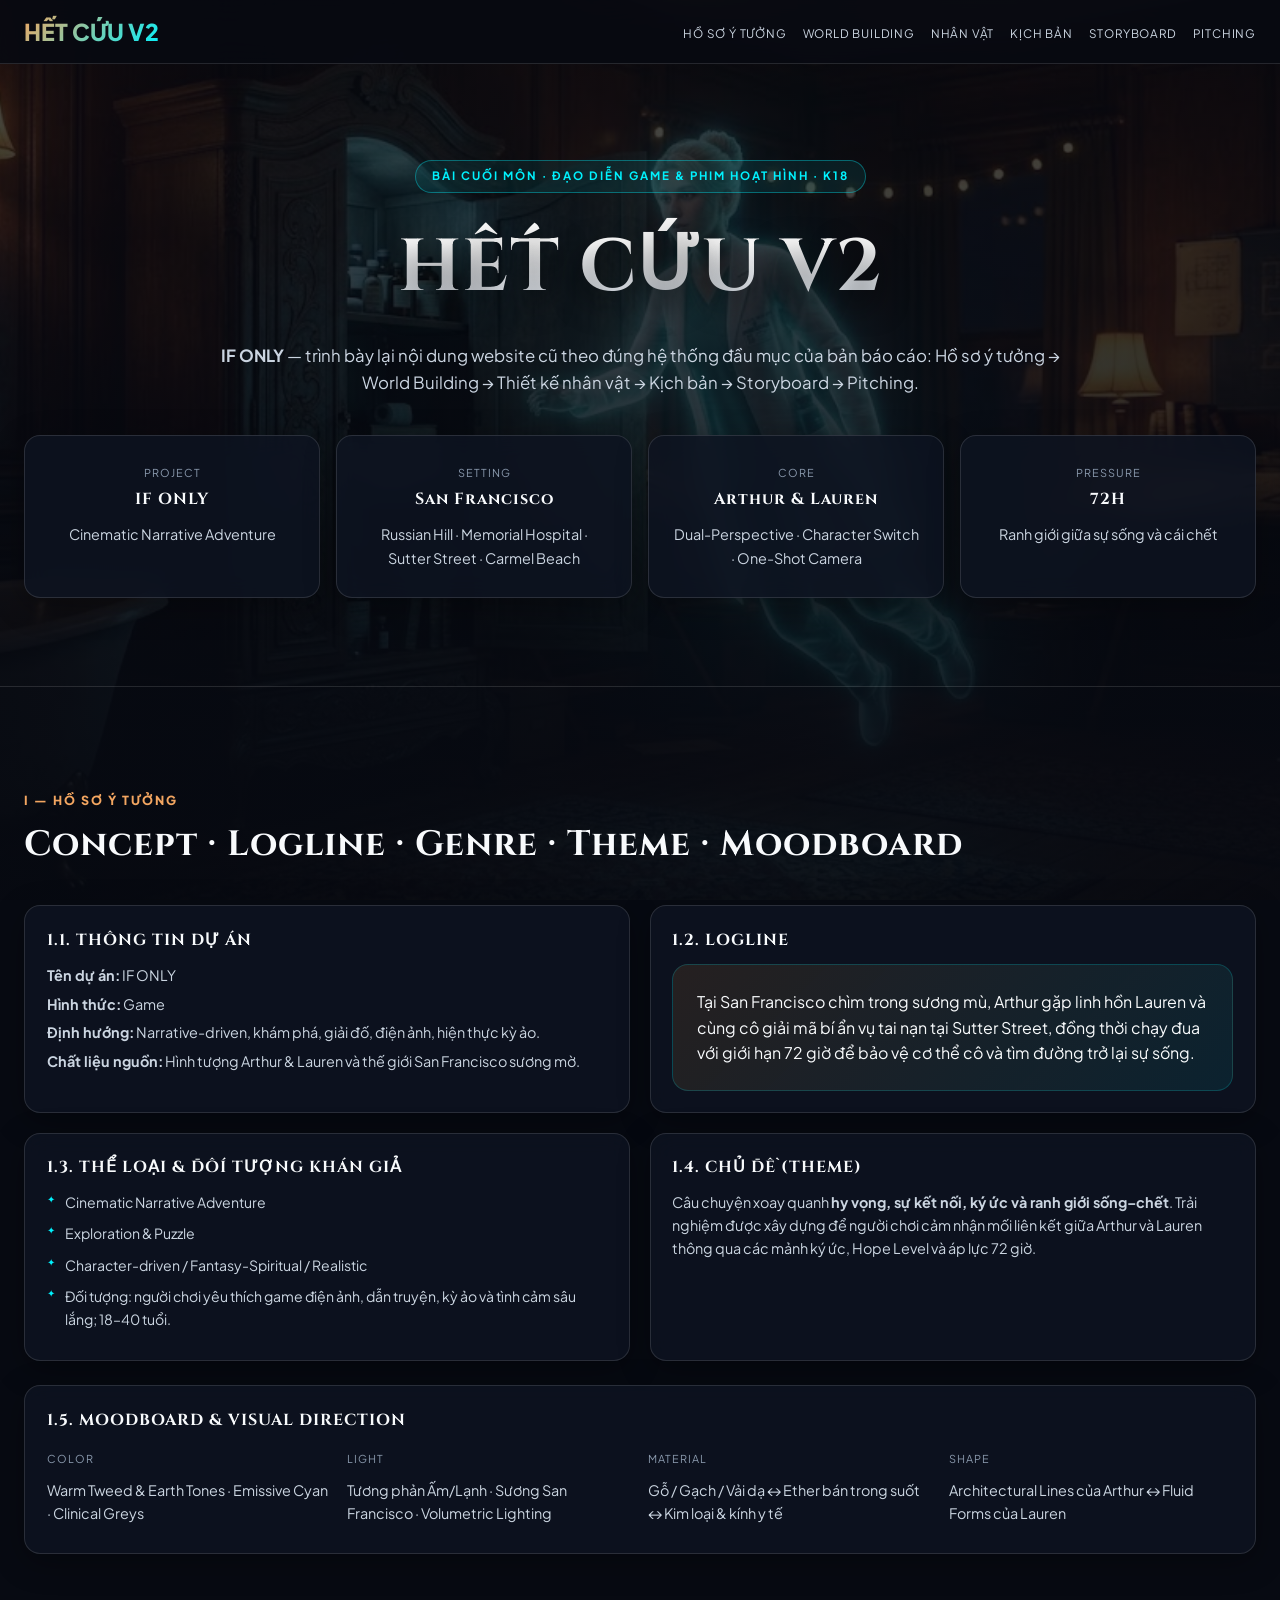
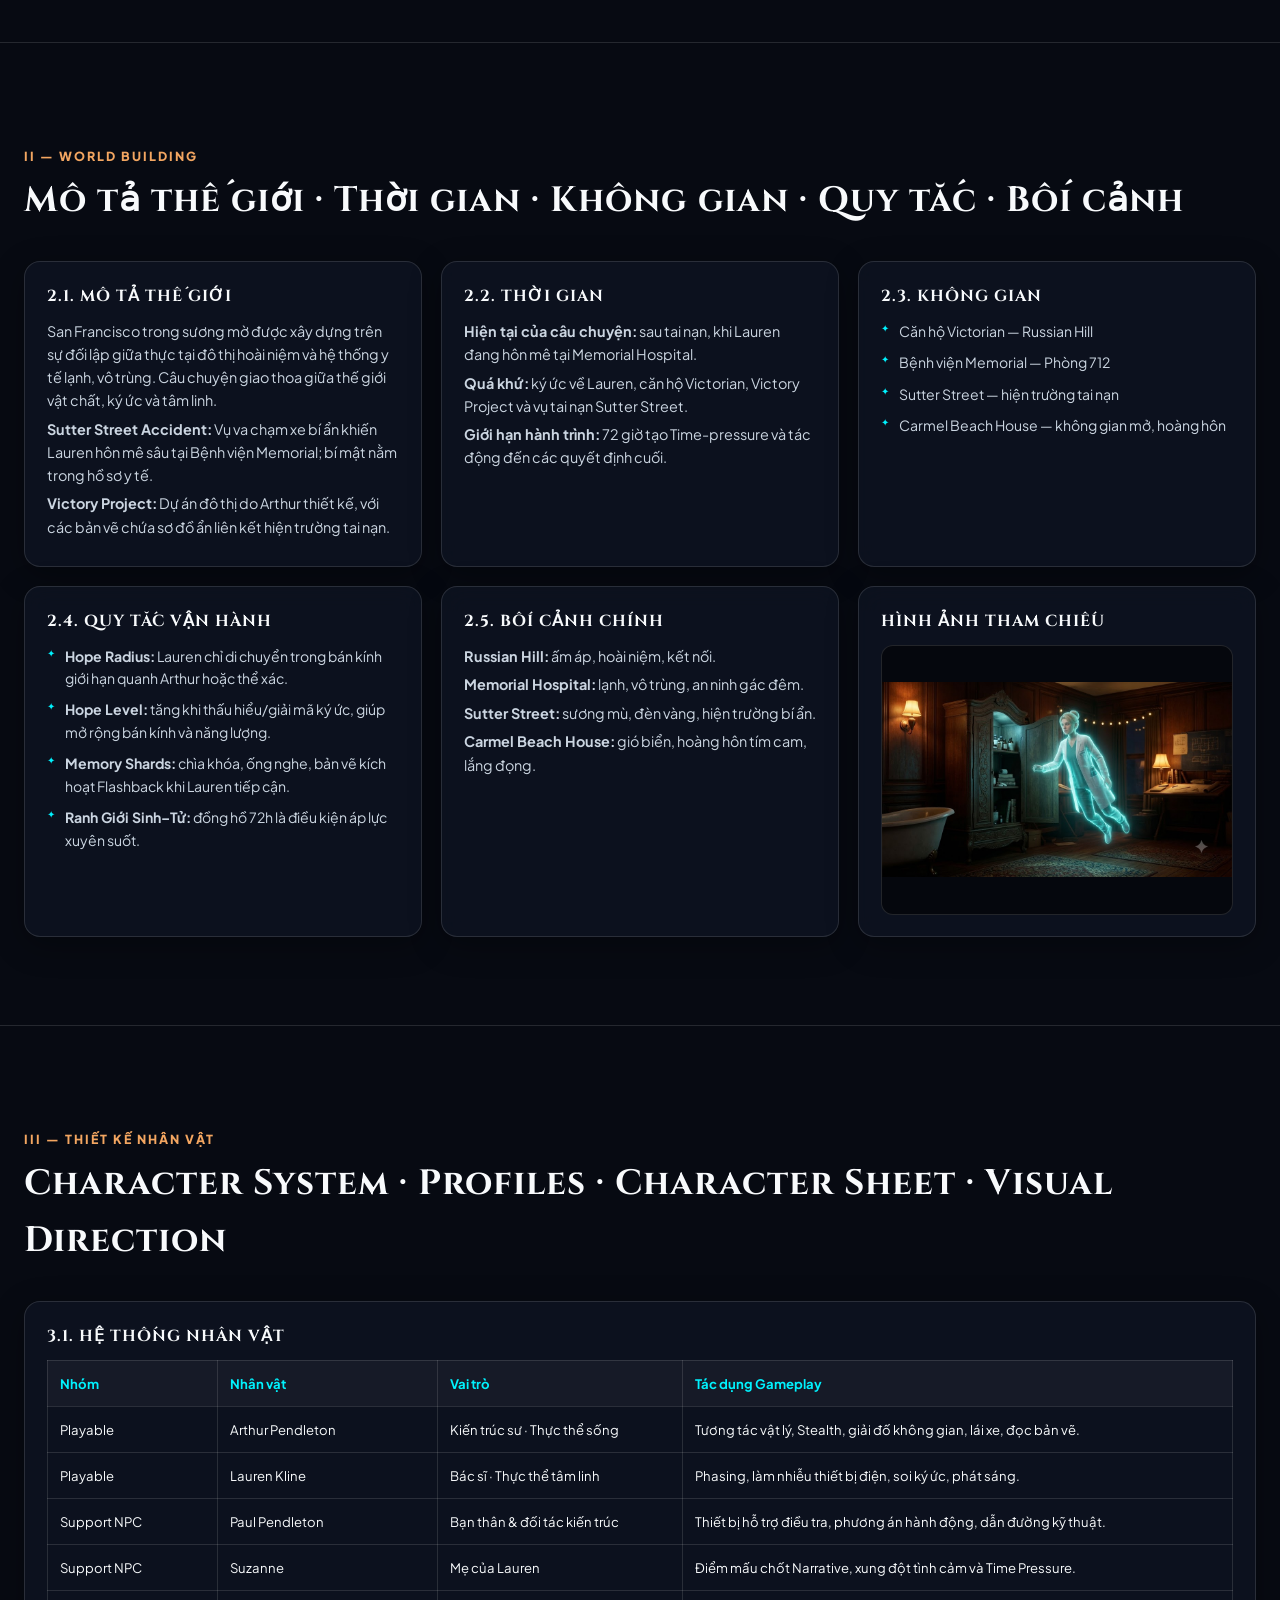
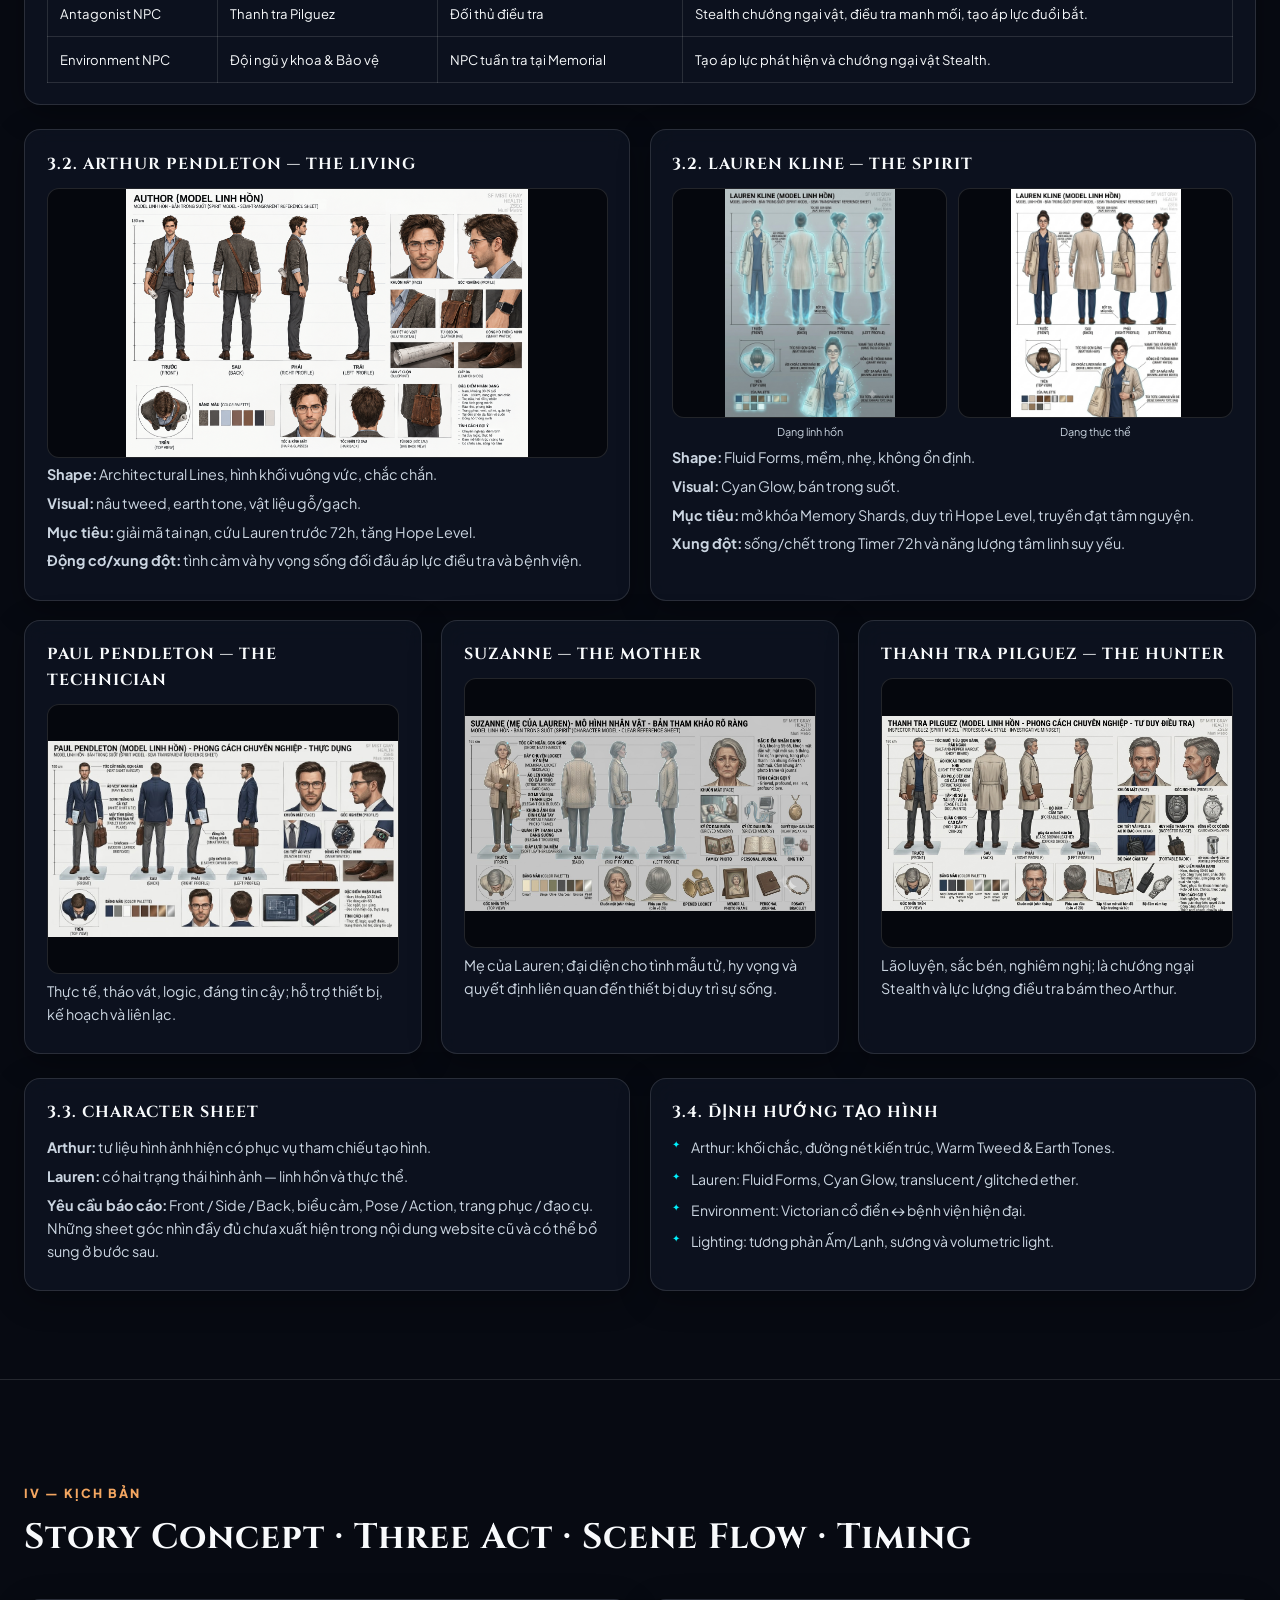
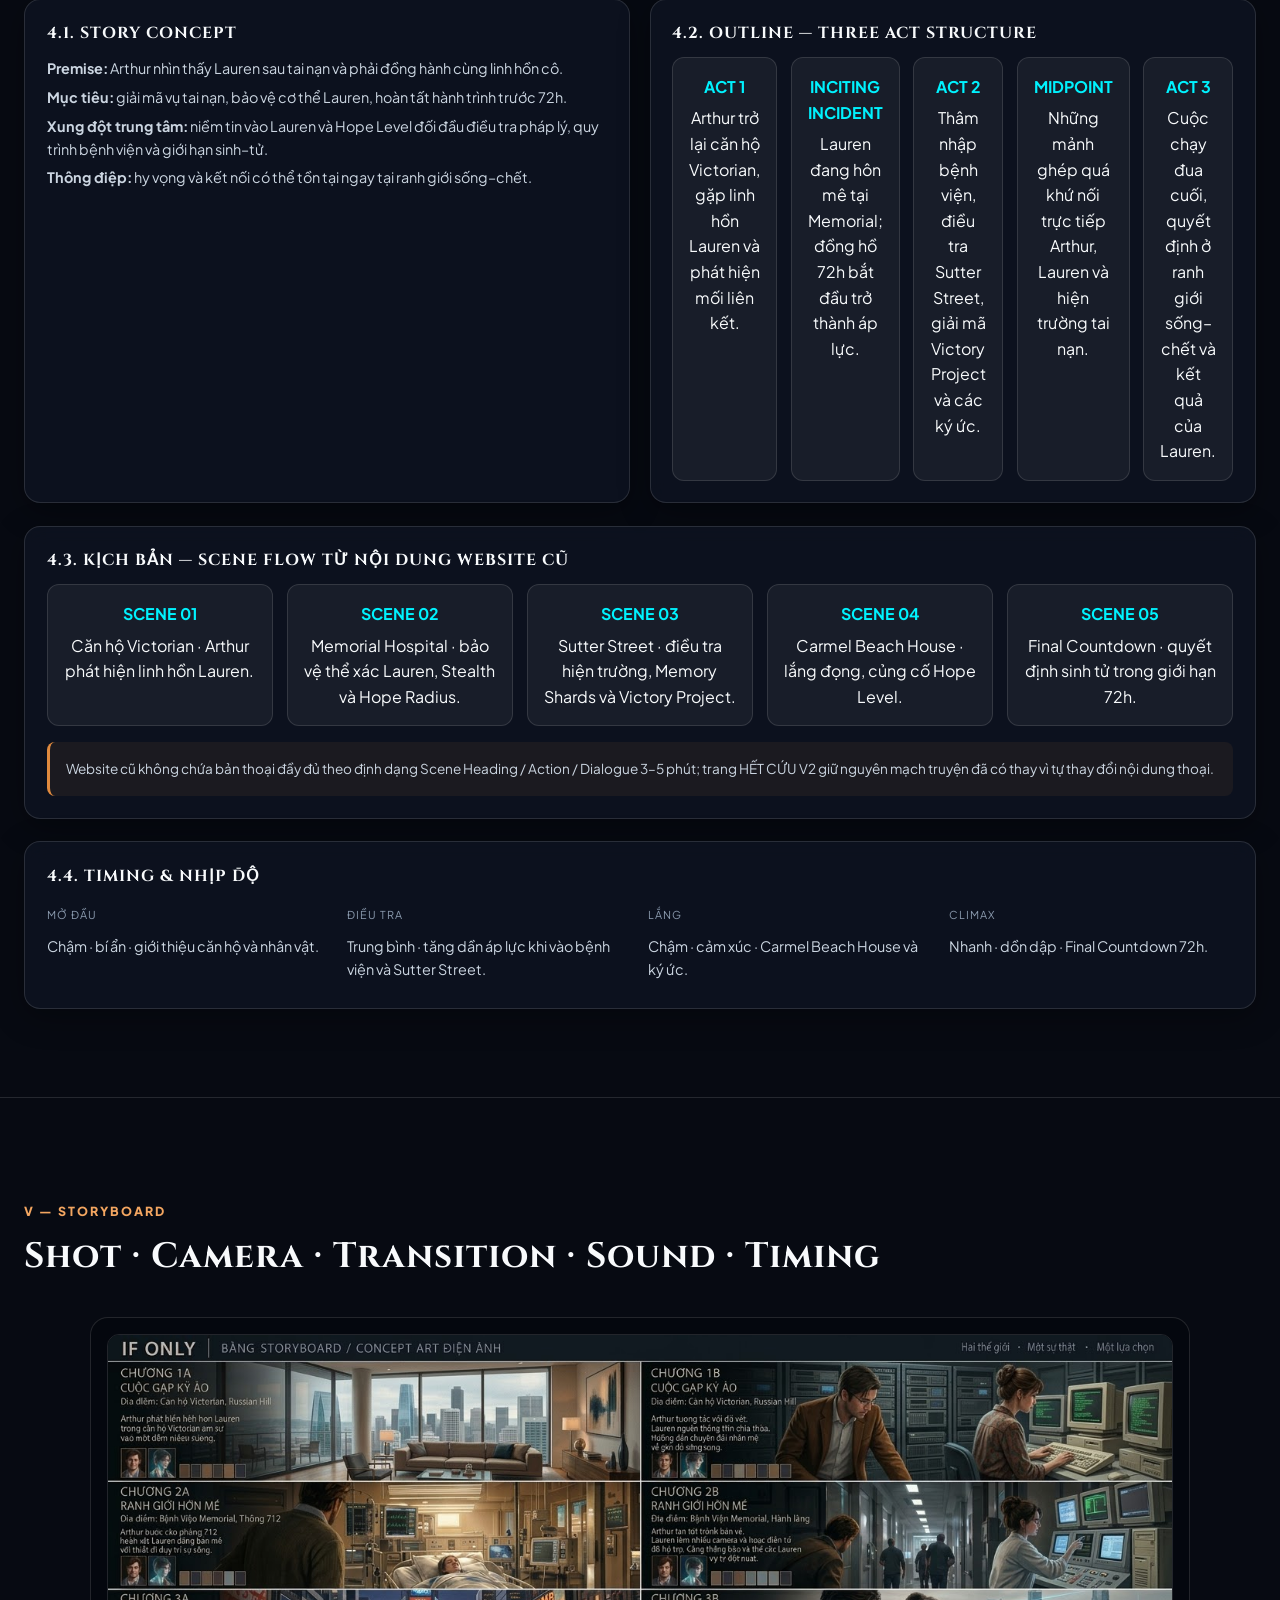
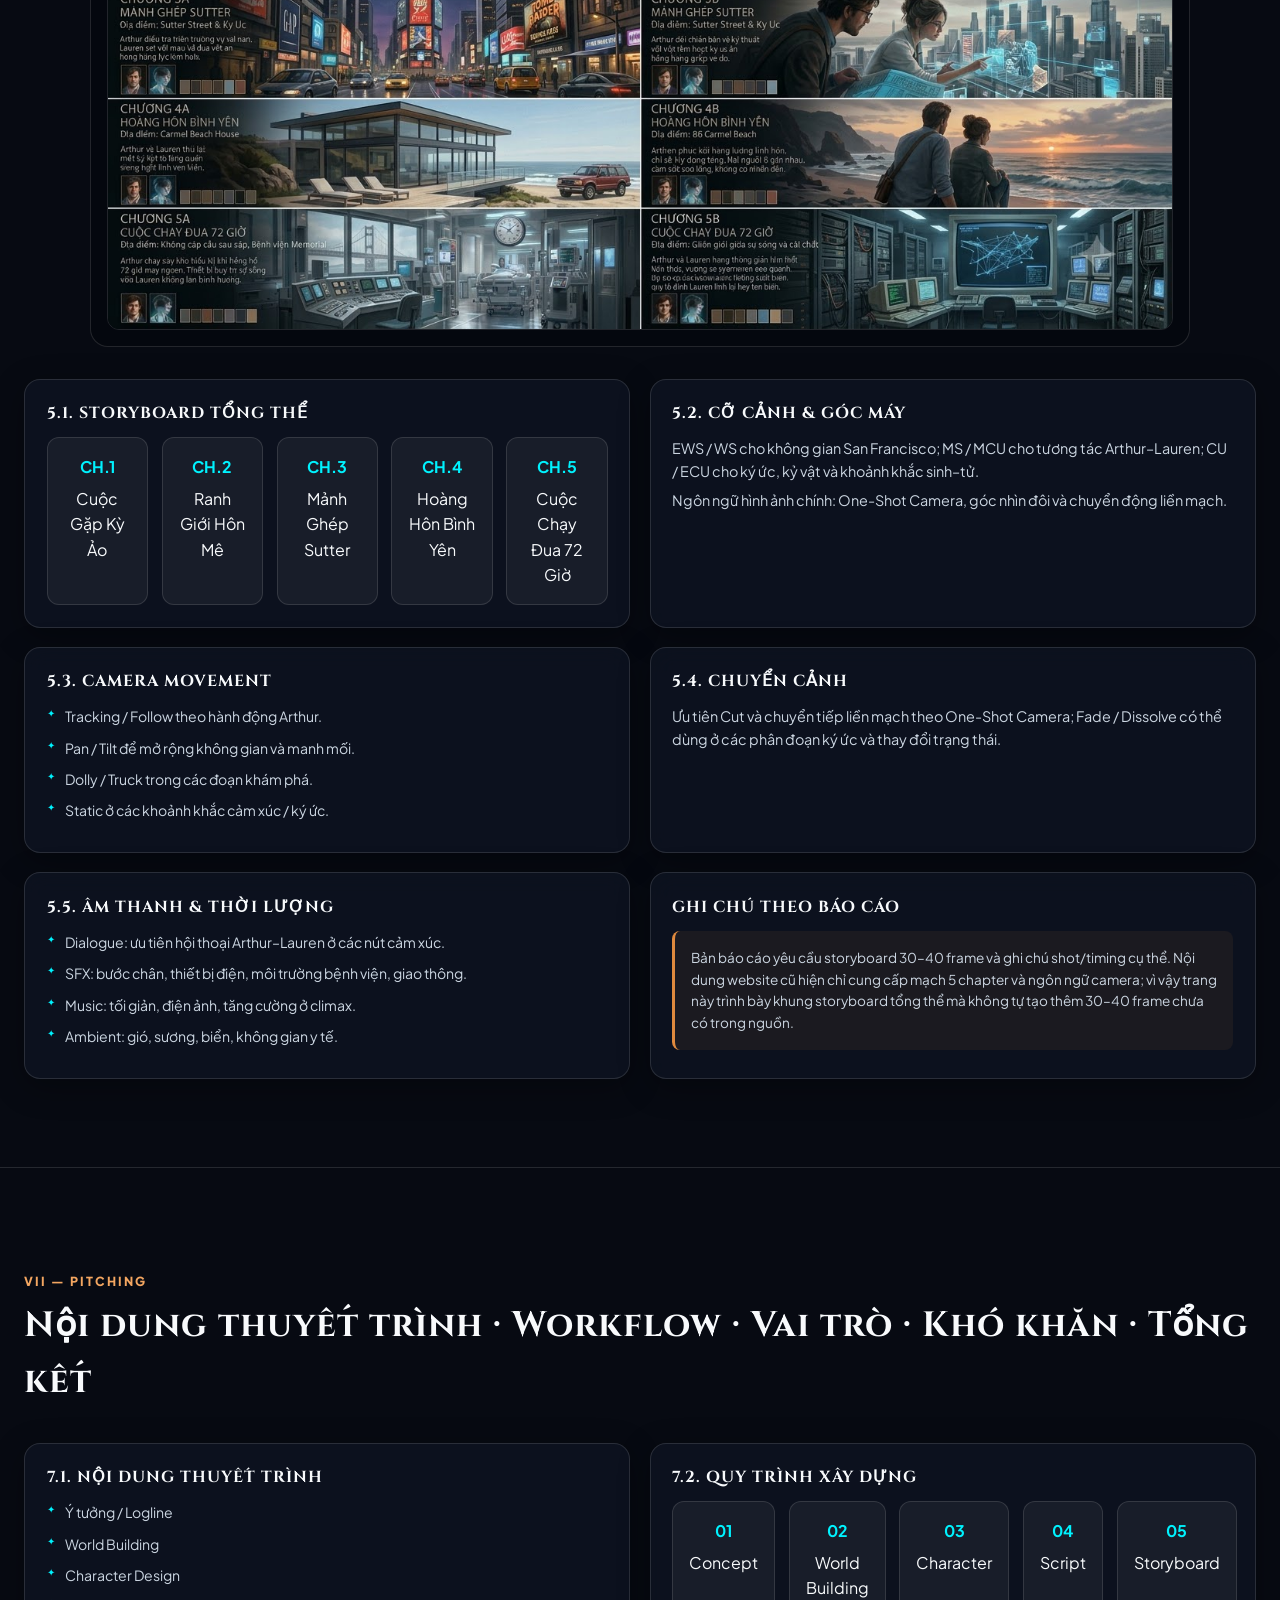
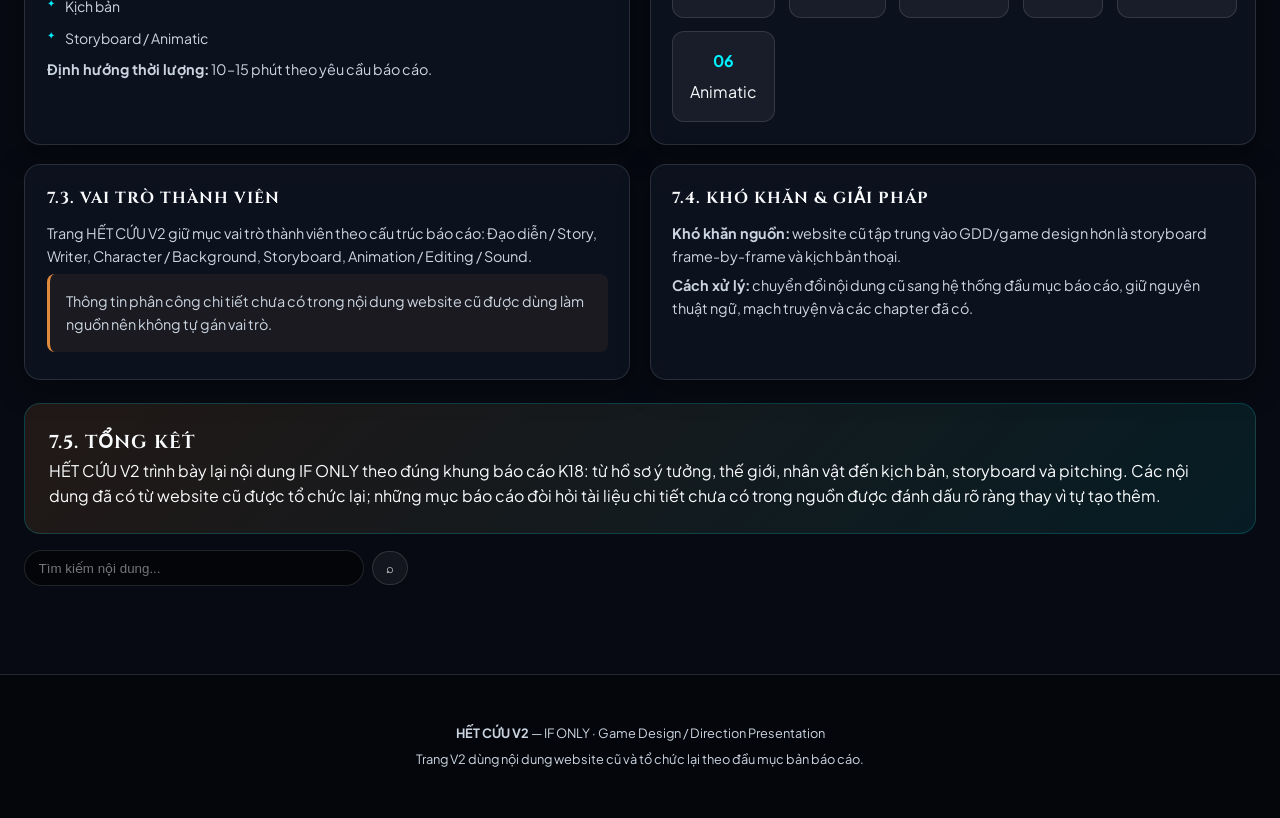
==== het-cuu-v2/index.html @ ee365090 "Rebuild HET CUU V2 around final report structure and legacy IF ONLY content" ====
<!DOCTYPE html>
<html lang="vi">
<head>
<meta charset="UTF-8">
<meta name="viewport" content="width=device-width, initial-scale=1.0">
<title>HẾT CỨU V2 — IF ONLY</title>
<link href="https://fonts.googleapis.com/css2?family=Plus+Jakarta+Sans:wght@300;400;600;700;800&family=Cinzel:wght@600;800&display=swap" rel="stylesheet">
<style>
:root{--bg:#070a12;--card:rgba(14,20,33,.82);--card2:rgba(22,30,47,.92);--line:rgba(255,255,255,.12);--warm:#e08a3e;--warm2:#f3a661;--cyan:#00f2fe;--cyan2:#4facfe;--text:#f8fafc;--muted:#cbd5e1;--grey:#8a99ad}
*{box-sizing:border-box;margin:0;padding:0}
html{scroll-behavior:smooth}
body{font-family:'Plus Jakarta Sans',sans-serif;background:var(--bg);color:var(--text);line-height:1.6;overflow-x:hidden}
h1,h2,h3{font-family:'Cinzel',serif;letter-spacing:1px}
a{color:inherit}
nav{position:fixed;top:0;left:0;right:0;z-index:1000;background:rgba(7,10,18,.88);backdrop-filter:blur(16px);border-bottom:1px solid var(--line);padding:.8rem 1.5rem;display:flex;align-items:center;justify-content:space-between;gap:1rem}
.nav-brand{font-size:1.45rem;font-weight:800;background:linear-gradient(135deg,var(--warm2),var(--cyan));-webkit-background-clip:text;-webkit-text-fill-color:transparent;white-space:nowrap}
.nav-links{display:flex;gap:1rem;list-style:none;overflow:auto}
.nav-links a{text-decoration:none;color:var(--muted);font-size:.73rem;text-transform:uppercase;letter-spacing:.8px;white-space:nowrap}
.nav-links a:hover{color:var(--cyan)}
.container{max-width:1280px;margin:0 auto;padding:0 1.5rem}
section,header.hero{position:relative;padding:6.5rem 0 5.5rem;border-bottom:1px solid var(--line);background-size:cover;background-position:center;background-attachment:fixed}
header.hero{padding-top:10rem;text-align:center;background-image:linear-gradient(180deg,rgba(7,10,18,.72),rgba(7,10,18,.95)),url('../images/924acbcd-d333-4de1-b22e-fde067699191.jpg')}
#concept{background-image:linear-gradient(180deg,rgba(7,10,18,.94),rgba(7,10,18,.92)),url('../images/924acbcd-d333-4de1-b22e-fde067699191.jpg')}
#world{background-image:linear-gradient(180deg,rgba(7,10,18,.95),rgba(7,10,18,.95)),url('../images/Gemini_Generated_Image_aydfaiaydfaiaydf.png')}
#characters{background-image:linear-gradient(180deg,rgba(7,10,18,.95),rgba(7,10,18,.94)),url('../images/Gemini_Generated_Image_vzkognvzkognvzko.png')}
#script{background-image:linear-gradient(180deg,rgba(7,10,18,.95),rgba(7,10,18,.96)),url('../images/ChatGPT Image 22_30_20 26 thg 9, 2026 (2).png')}
#storyboard{background-image:linear-gradient(180deg,rgba(7,10,18,.96),rgba(7,10,18,.96)),url('../images/chapter.jpg')}
#pitching{background-image:linear-gradient(180deg,rgba(7,10,18,.96),rgba(7,10,18,.97)),url('../images/924acbcd-d333-4de1-b22e-fde067699191.jpg')}
.hero-tag{display:inline-block;padding:.4rem 1rem;border:1px solid rgba(0,242,254,.35);background:rgba(0,242,254,.08);border-radius:999px;color:var(--cyan);font-size:.72rem;font-weight:700;letter-spacing:2px;text-transform:uppercase}
.hero h1{font-size:4.6rem;margin:1rem 0;background:linear-gradient(180deg,#fff 30%,var(--muted));-webkit-background-clip:text;-webkit-text-fill-color:transparent;text-shadow:0 12px 30px rgba(0,0,0,.7)}
.hero-sub{max-width:850px;margin:0 auto 2.4rem;color:var(--muted);font-size:1.05rem}
.hero-grid{display:grid;grid-template-columns:repeat(4,1fr);gap:1rem}
.card{background:var(--card);border:1px solid var(--line);border-radius:16px;padding:1.35rem;backdrop-filter:blur(12px);box-shadow:0 8px 32px rgba(0,0,0,.32);transition:.25s}
.card:hover{background:var(--card2);border-color:rgba(255,255,255,.22);transform:translateY(-3px)}
.card h3{font-size:1rem;margin-bottom:.65rem}
.card p{font-size:.9rem;color:var(--muted);margin:.35rem 0}
.section-kicker{font-size:.78rem;color:var(--warm2);letter-spacing:2px;text-transform:uppercase;margin-bottom:.4rem;font-weight:800}
.section-title{font-size:2.2rem;margin-bottom:2rem}
.grid-2{display:grid;grid-template-columns:repeat(2,minmax(0,1fr));gap:1.2rem}
.grid-3{display:grid;grid-template-columns:repeat(3,minmax(0,1fr));gap:1.2rem}
.grid-4{display:grid;grid-template-columns:repeat(4,minmax(0,1fr));gap:1rem}
.list{list-style:none}
.list li{position:relative;padding-left:1.15rem;color:var(--muted);font-size:.88rem;margin:.55rem 0}
.list li:before{content:'✦';position:absolute;left:0;color:var(--cyan);font-size:.65rem}
.meta{display:inline-block;color:var(--grey);font-size:.68rem;text-transform:uppercase;letter-spacing:1px;margin-bottom:.4rem}
.highlight{background:linear-gradient(135deg,rgba(224,138,62,.12),rgba(0,242,254,.08));border:1px solid rgba(0,242,254,.18);border-radius:16px;padding:1.5rem}
.table-wrap{overflow:auto}
table{width:100%;min-width:960px;border-collapse:collapse}
th,td{border:1px solid var(--line);padding:.75rem;text-align:left;vertical-align:top;font-size:.82rem}
th{color:var(--cyan);background:rgba(255,255,255,.04)}
.img-card img{width:100%;height:270px;object-fit:contain;background:#05070d;border:1px solid var(--line);border-radius:12px;display:block}
.lauren-pair{display:grid;grid-template-columns:1fr 1fr;gap:.7rem}
.lauren-pair img{height:230px}
.caption{text-align:center;color:var(--muted);font-size:.68rem;margin-top:.35rem}
.chapter-main{max-width:1100px;margin:0 auto 2rem;padding:1rem;border-radius:18px;border:1px solid var(--line);background:rgba(5,7,13,.72);display:flex;justify-content:center}
.chapter-main img{width:100%;max-height:760px;object-fit:contain;border-radius:12px;border:1px solid var(--line)}
.timeline{display:grid;grid-template-columns:repeat(5,1fr);gap:.85rem}
.step{background:rgba(255,255,255,.05);border:1px solid var(--line);border-radius:12px;padding:1rem;text-align:center}
.step strong{display:block;color:var(--cyan);margin-bottom:.35rem}
.note{padding:1rem;border-left:3px solid var(--warm);background:rgba(224,138,62,.07);color:var(--muted);border-radius:8px;font-size:.85rem}
footer{padding:3rem 0;text-align:center;color:var(--muted);font-size:.8rem;background:#04060b}
.search{display:flex;gap:.5rem;align-items:center;margin-top:1rem}
.search input{width:100%;max-width:340px;background:rgba(0,0,0,.48);border:1px solid var(--line);border-radius:999px;padding:.6rem .85rem;color:#fff;outline:none}
.search button{border:1px solid var(--line);background:rgba(255,255,255,.05);color:#fff;border-radius:999px;padding:.55rem .8rem;cursor:pointer}
.search-status{font-size:.72rem;color:var(--cyan)}
@media(max-width:1100px){.hero-grid,.grid-4{grid-template-columns:repeat(2,1fr)}.timeline{grid-template-columns:repeat(2,1fr)}}
@media(max-width:800px){nav{align-items:flex-start;flex-direction:column}.nav-links{width:100%}.hero h1{font-size:3rem}.grid-2,.grid-3,.grid-4,.hero-grid,.timeline{grid-template-columns:1fr}section,header.hero{background-attachment:scroll}.container{padding:0 1rem}.lauren-pair{grid-template-columns:1fr}}
</style>
</head>
<body>

<nav>
  <div class="nav-brand">HẾT CỨU V2</div>
  <ul class="nav-links">
    <li><a href="#concept">Hồ sơ ý tưởng</a></li>
    <li><a href="#world">World Building</a></li>
    <li><a href="#characters">Nhân vật</a></li>
    <li><a href="#script">Kịch bản</a></li>
    <li><a href="#storyboard">Storyboard</a></li>
    <li><a href="#pitching">Pitching</a></li>
  </ul>
</nav>

<header class="hero">
  <div class="container">
    <span class="hero-tag">BÀI CUỐI MÔN · ĐẠO DIỄN GAME & PHIM HOẠT HÌNH · K18</span>
    <h1>HẾT CỨU V2</h1>
    <p class="hero-sub"><strong>IF ONLY</strong> — trình bày lại nội dung website cũ theo đúng hệ thống đầu mục của bản báo cáo: Hồ sơ ý tưởng → World Building → Thiết kế nhân vật → Kịch bản → Storyboard → Pitching.</p>
    <div class="hero-grid">
      <div class="card"><span class="meta">Project</span><h3>IF ONLY</h3><p>Cinematic Narrative Adventure</p></div>
      <div class="card"><span class="meta">Setting</span><h3>San Francisco</h3><p>Russian Hill · Memorial Hospital · Sutter Street · Carmel Beach</p></div>
      <div class="card"><span class="meta">Core</span><h3>Arthur & Lauren</h3><p>Dual-Perspective · Character Switch · One-Shot Camera</p></div>
      <div class="card"><span class="meta">Pressure</span><h3>72H</h3><p>Ranh giới giữa sự sống và cái chết</p></div>
    </div>
  </div>
</header>

<section id="concept">
<div class="container">
  <div class="section-kicker">I — HỒ SƠ Ý TƯỞNG</div>
  <h2 class="section-title">Concept · Logline · Genre · Theme · Moodboard</h2>

  <div class="grid-2">
    <div class="card">
      <h3>1.1. THÔNG TIN DỰ ÁN</h3>
      <p><strong>Tên dự án:</strong> IF ONLY</p>
      <p><strong>Hình thức:</strong> Game</p>
      <p><strong>Định hướng:</strong> Narrative-driven, khám phá, giải đố, điện ảnh, hiện thực kỳ ảo.</p>
      <p><strong>Chất liệu nguồn:</strong> Hình tượng Arthur & Lauren và thế giới San Francisco sương mờ.</p>
    </div>
    <div class="card">
      <h3>1.2. LOGLINE</h3>
      <div class="highlight">Tại San Francisco chìm trong sương mù, Arthur gặp linh hồn Lauren và cùng cô giải mã bí ẩn vụ tai nạn tại Sutter Street, đồng thời chạy đua với giới hạn 72 giờ để bảo vệ cơ thể cô và tìm đường trở lại sự sống.</div>
    </div>
    <div class="card">
      <h3>1.3. THỂ LOẠI & ĐỐI TƯỢNG KHÁN GIẢ</h3>
      <ul class="list">
        <li>Cinematic Narrative Adventure</li>
        <li>Exploration & Puzzle</li>
        <li>Character-driven / Fantasy-Spiritual / Realistic</li>
        <li>Đối tượng: người chơi yêu thích game điện ảnh, dẫn truyện, kỳ ảo và tình cảm sâu lắng; 18–40 tuổi.</li>
      </ul>
    </div>
    <div class="card">
      <h3>1.4. CHỦ ĐỀ (THEME)</h3>
      <p>Câu chuyện xoay quanh <strong>hy vọng, sự kết nối, ký ức và ranh giới sống–chết</strong>. Trải nghiệm được xây dựng để người chơi cảm nhận mối liên kết giữa Arthur và Lauren thông qua các mảnh ký ức, Hope Level và áp lực 72 giờ.</p>
    </div>
  </div>

  <div style="margin-top:1.5rem" class="card">
    <h3>1.5. MOODBOARD & VISUAL DIRECTION</h3>
    <div class="grid-4">
      <div><span class="meta">Color</span><p>Warm Tweed & Earth Tones · Emissive Cyan · Clinical Greys</p></div>
      <div><span class="meta">Light</span><p>Tương phản Ấm/Lạnh · Sương San Francisco · Volumetric Lighting</p></div>
      <div><span class="meta">Material</span><p>Gỗ / Gạch / Vải dạ ↔ Ether bán trong suốt ↔ Kim loại & kính y tế</p></div>
      <div><span class="meta">Shape</span><p>Architectural Lines của Arthur ↔ Fluid Forms của Lauren</p></div>
    </div>
  </div>
</div>
</section>

<section id="world">
<div class="container">
  <div class="section-kicker">II — WORLD BUILDING</div>
  <h2 class="section-title">Mô tả thế giới · Thời gian · Không gian · Quy tắc · Bối cảnh</h2>

  <div class="grid-3">
    <div class="card">
      <h3>2.1. MÔ TẢ THẾ GIỚI</h3>
      <p>San Francisco trong sương mờ được xây dựng trên sự đối lập giữa thực tại đô thị hoài niệm và hệ thống y tế lạnh, vô trùng. Câu chuyện giao thoa giữa thế giới vật chất, ký ức và tâm linh.</p>
      <p><strong>Sutter Street Accident:</strong> Vụ va chạm xe bí ẩn khiến Lauren hôn mê sâu tại Bệnh viện Memorial; bí mật nằm trong hồ sơ y tế.</p>
      <p><strong>Victory Project:</strong> Dự án đô thị do Arthur thiết kế, với các bản vẽ chứa sơ đồ ẩn liên kết hiện trường tai nạn.</p>
    </div>
    <div class="card">
      <h3>2.2. THỜI GIAN</h3>
      <p><strong>Hiện tại của câu chuyện:</strong> sau tai nạn, khi Lauren đang hôn mê tại Memorial Hospital.</p>
      <p><strong>Quá khứ:</strong> ký ức về Lauren, căn hộ Victorian, Victory Project và vụ tai nạn Sutter Street.</p>
      <p><strong>Giới hạn hành trình:</strong> 72 giờ tạo Time-pressure và tác động đến các quyết định cuối.</p>
    </div>
    <div class="card">
      <h3>2.3. KHÔNG GIAN</h3>
      <ul class="list">
        <li>Căn hộ Victorian — Russian Hill</li>
        <li>Bệnh viện Memorial — Phòng 712</li>
        <li>Sutter Street — hiện trường tai nạn</li>
        <li>Carmel Beach House — không gian mở, hoàng hôn</li>
      </ul>
    </div>
    <div class="card">
      <h3>2.4. QUY TẮC VẬN HÀNH</h3>
      <ul class="list">
        <li><strong>Hope Radius:</strong> Lauren chỉ di chuyển trong bán kính giới hạn quanh Arthur hoặc thể xác.</li>
        <li><strong>Hope Level:</strong> tăng khi thấu hiểu/giải mã ký ức, giúp mở rộng bán kính và năng lượng.</li>
        <li><strong>Memory Shards:</strong> chìa khóa, ống nghe, bản vẽ kích hoạt Flashback khi Lauren tiếp cận.</li>
        <li><strong>Ranh Giới Sinh–Tử:</strong> đồng hồ 72h là điều kiện áp lực xuyên suốt.</li>
      </ul>
    </div>
    <div class="card">
      <h3>2.5. BỐI CẢNH CHÍNH</h3>
      <p><strong>Russian Hill:</strong> ấm áp, hoài niệm, kết nối.</p>
      <p><strong>Memorial Hospital:</strong> lạnh, vô trùng, an ninh gác đêm.</p>
      <p><strong>Sutter Street:</strong> sương mù, đèn vàng, hiện trường bí ẩn.</p>
      <p><strong>Carmel Beach House:</strong> gió biển, hoàng hôn tím cam, lắng đọng.</p>
    </div>
    <div class="card img-card">
      <h3>HÌNH ẢNH THAM CHIẾU</h3>
      <img src="../images/924acbcd-d333-4de1-b22e-fde067699191.jpg" alt="Tư liệu hình ảnh IF ONLY">
    </div>
  </div>
</div>
</section>

<section id="characters">
<div class="container">
  <div class="section-kicker">III — THIẾT KẾ NHÂN VẬT</div>
  <h2 class="section-title">Character System · Profiles · Character Sheet · Visual Direction</h2>

  <div class="table-wrap card">
    <h3>3.1. HỆ THỐNG NHÂN VẬT</h3>
    <table>
      <thead><tr><th>Nhóm</th><th>Nhân vật</th><th>Vai trò</th><th>Tác dụng Gameplay</th></tr></thead>
      <tbody>
        <tr><td>Playable</td><td>Arthur Pendleton</td><td>Kiến trúc sư · Thực thể sống</td><td>Tương tác vật lý, Stealth, giải đố không gian, lái xe, đọc bản vẽ.</td></tr>
        <tr><td>Playable</td><td>Lauren Kline</td><td>Bác sĩ · Thực thể tâm linh</td><td>Phasing, làm nhiễu thiết bị điện, soi ký ức, phát sáng.</td></tr>
        <tr><td>Support NPC</td><td>Paul Pendleton</td><td>Bạn thân & đối tác kiến trúc</td><td>Thiết bị hỗ trợ điều tra, phương án hành động, dẫn đường kỹ thuật.</td></tr>
        <tr><td>Support NPC</td><td>Suzanne</td><td>Mẹ của Lauren</td><td>Điểm mấu chốt Narrative, xung đột tình cảm và Time Pressure.</td></tr>
        <tr><td>Antagonist NPC</td><td>Thanh tra Pilguez</td><td>Đối thủ điều tra</td><td>Stealth chướng ngại vật, điều tra manh mối, tạo áp lực đuổi bắt.</td></tr>
        <tr><td>Environment NPC</td><td>Đội ngũ y khoa & Bảo vệ</td><td>NPC tuần tra tại Memorial</td><td>Tạo áp lực phát hiện và chướng ngại vật Stealth.</td></tr>
      </tbody>
    </table>
  </div>

  <div style="margin-top:1.5rem" class="grid-2">
    <div class="card img-card">
      <h3>3.2. ARTHUR PENDLETON — THE LIVING</h3>
      <img src="../images/auther.png" alt="Arthur Pendleton">
      <p><strong>Shape:</strong> Architectural Lines, hình khối vuông vức, chắc chắn.</p>
      <p><strong>Visual:</strong> nâu tweed, earth tone, vật liệu gỗ/gạch.</p>
      <p><strong>Mục tiêu:</strong> giải mã tai nạn, cứu Lauren trước 72h, tăng Hope Level.</p>
      <p><strong>Động cơ/xung đột:</strong> tình cảm và hy vọng sống đối đầu áp lực điều tra và bệnh viện.</p>
    </div>
    <div class="card img-card">
      <h3>3.2. LAUREN KLINE — THE SPIRIT</h3>
      <div class="lauren-pair">
        <div><img src="../images/lauren dạng linh hồn.png" alt="Lauren dạng linh hồn"><div class="caption">Dạng linh hồn</div></div>
        <div><img src="../images/lauren dạng thực thể.png" alt="Lauren dạng thực thể"><div class="caption">Dạng thực thể</div></div>
      </div>
      <p><strong>Shape:</strong> Fluid Forms, mềm, nhẹ, không ổn định.</p>
      <p><strong>Visual:</strong> Cyan Glow, bán trong suốt.</p>
      <p><strong>Mục tiêu:</strong> mở khóa Memory Shards, duy trì Hope Level, truyền đạt tâm nguyện.</p>
      <p><strong>Xung đột:</strong> sống/chết trong Timer 72h và năng lượng tâm linh suy yếu.</p>
    </div>
  </div>

  <div style="margin-top:1.2rem" class="grid-3">
    <div class="card img-card"><h3>PAUL PENDLETON — THE TECHNICIAN</h3><img src="../images/paul pendltion.jpg" alt="Paul"><p>Thực tế, tháo vát, logic, đáng tin cậy; hỗ trợ thiết bị, kế hoạch và liên lạc.</p></div>
    <div class="card img-card"><h3>SUZANNE — THE MOTHER</h3><img src="../images/suzamne.jpg" alt="Suzanne"><p>Mẹ của Lauren; đại diện cho tình mẫu tử, hy vọng và quyết định liên quan đến thiết bị duy trì sự sống.</p></div>
    <div class="card img-card"><h3>THANH TRA PILGUEZ — THE HUNTER</h3><img src="../images/thanh tra Pilguez.png" alt="Thanh tra Pilguez"><p>Lão luyện, sắc bén, nghiêm nghị; là chướng ngại Stealth và lực lượng điều tra bám theo Arthur.</p></div>
  </div>

  <div style="margin-top:1.5rem" class="grid-2">
    <div class="card">
      <h3>3.3. CHARACTER SHEET</h3>
      <p><strong>Arthur:</strong> tư liệu hình ảnh hiện có phục vụ tham chiếu tạo hình.</p>
      <p><strong>Lauren:</strong> có hai trạng thái hình ảnh — linh hồn và thực thể.</p>
      <p><strong>Yêu cầu báo cáo:</strong> Front / Side / Back, biểu cảm, Pose / Action, trang phục / đạo cụ. Những sheet góc nhìn đầy đủ chưa xuất hiện trong nội dung website cũ và có thể bổ sung ở bước sau.</p>
    </div>
    <div class="card">
      <h3>3.4. ĐỊNH HƯỚNG TẠO HÌNH</h3>
      <ul class="list">
        <li>Arthur: khối chắc, đường nét kiến trúc, Warm Tweed & Earth Tones.</li>
        <li>Lauren: Fluid Forms, Cyan Glow, translucent / glitched ether.</li>
        <li>Environment: Victorian cổ điển ↔ bệnh viện hiện đại.</li>
        <li>Lighting: tương phản Ấm/Lạnh, sương và volumetric light.</li>
      </ul>
    </div>
  </div>
</div>
</section>

<section id="script">
<div class="container">
  <div class="section-kicker">IV — KỊCH BẢN</div>
  <h2 class="section-title">Story Concept · Three Act · Scene Flow · Timing</h2>

  <div class="grid-2">
    <div class="card">
      <h3>4.1. STORY CONCEPT</h3>
      <p><strong>Premise:</strong> Arthur nhìn thấy Lauren sau tai nạn và phải đồng hành cùng linh hồn cô.</p>
      <p><strong>Mục tiêu:</strong> giải mã vụ tai nạn, bảo vệ cơ thể Lauren, hoàn tất hành trình trước 72h.</p>
      <p><strong>Xung đột trung tâm:</strong> niềm tin vào Lauren và Hope Level đối đầu điều tra pháp lý, quy trình bệnh viện và giới hạn sinh–tử.</p>
      <p><strong>Thông điệp:</strong> hy vọng và kết nối có thể tồn tại ngay tại ranh giới sống–chết.</p>
    </div>
    <div class="card">
      <h3>4.2. OUTLINE — THREE ACT STRUCTURE</h3>
      <div class="timeline">
        <div class="step"><strong>ACT 1</strong>Arthur trở lại căn hộ Victorian, gặp linh hồn Lauren và phát hiện mối liên kết.</div>
        <div class="step"><strong>INCITING INCIDENT</strong>Lauren đang hôn mê tại Memorial; đồng hồ 72h bắt đầu trở thành áp lực.</div>
        <div class="step"><strong>ACT 2</strong>Thâm nhập bệnh viện, điều tra Sutter Street, giải mã Victory Project và các ký ức.</div>
        <div class="step"><strong>MIDPOINT</strong>Những mảnh ghép quá khứ nối trực tiếp Arthur, Lauren và hiện trường tai nạn.</div>
        <div class="step"><strong>ACT 3</strong>Cuộc chạy đua cuối, quyết định ở ranh giới sống–chết và kết quả của Lauren.</div>
      </div>
    </div>
  </div>

  <div style="margin-top:1.4rem" class="card">
    <h3>4.3. KỊCH BẢN — SCENE FLOW TỪ NỘI DUNG WEBSITE CŨ</h3>
    <div class="timeline">
      <div class="step"><strong>SCENE 01</strong>Căn hộ Victorian · Arthur phát hiện linh hồn Lauren.</div>
      <div class="step"><strong>SCENE 02</strong>Memorial Hospital · bảo vệ thể xác Lauren, Stealth và Hope Radius.</div>
      <div class="step"><strong>SCENE 03</strong>Sutter Street · điều tra hiện trường, Memory Shards và Victory Project.</div>
      <div class="step"><strong>SCENE 04</strong>Carmel Beach House · lắng đọng, củng cố Hope Level.</div>
      <div class="step"><strong>SCENE 05</strong>Final Countdown · quyết định sinh tử trong giới hạn 72h.</div>
    </div>
    <div class="note" style="margin-top:1rem">Website cũ không chứa bản thoại đầy đủ theo định dạng Scene Heading / Action / Dialogue 3–5 phút; trang HẾT CỨU V2 giữ nguyên mạch truyện đã có thay vì tự thay đổi nội dung thoại.</div>
  </div>

  <div style="margin-top:1.4rem" class="card">
    <h3>4.4. TIMING & NHỊP ĐỘ</h3>
    <div class="grid-4">
      <div><span class="meta">Mở đầu</span><p>Chậm · bí ẩn · giới thiệu căn hộ và nhân vật.</p></div>
      <div><span class="meta">Điều tra</span><p>Trung bình · tăng dần áp lực khi vào bệnh viện và Sutter Street.</p></div>
      <div><span class="meta">Lắng</span><p>Chậm · cảm xúc · Carmel Beach House và ký ức.</p></div>
      <div><span class="meta">Climax</span><p>Nhanh · dồn dập · Final Countdown 72h.</p></div>
    </div>
  </div>
</div>
</section>

<section id="storyboard">
<div class="container">
  <div class="section-kicker">V — STORYBOARD</div>
  <h2 class="section-title">Shot · Camera · Transition · Sound · Timing</h2>

  <div class="chapter-main">
    <img src="../images/chapter.jpg" alt="Tổng quan 5 Chapter của IF ONLY">
  </div>

  <div class="grid-2">
    <div class="card">
      <h3>5.1. STORYBOARD TỔNG THỂ</h3>
      <div class="timeline">
        <div class="step"><strong>CH.1</strong>Cuộc Gặp Kỳ Ảo</div>
        <div class="step"><strong>CH.2</strong>Ranh Giới Hôn Mê</div>
        <div class="step"><strong>CH.3</strong>Mảnh Ghép Sutter</div>
        <div class="step"><strong>CH.4</strong>Hoàng Hôn Bình Yên</div>
        <div class="step"><strong>CH.5</strong>Cuộc Chạy Đua 72 Giờ</div>
      </div>
    </div>
    <div class="card">
      <h3>5.2. CỠ CẢNH & GÓC MÁY</h3>
      <p>EWS / WS cho không gian San Francisco; MS / MCU cho tương tác Arthur–Lauren; CU / ECU cho ký ức, kỷ vật và khoảnh khắc sinh–tử.</p>
      <p>Ngôn ngữ hình ảnh chính: One-Shot Camera, góc nhìn đôi và chuyển động liền mạch.</p>
    </div>
    <div class="card">
      <h3>5.3. CAMERA MOVEMENT</h3>
      <ul class="list">
        <li>Tracking / Follow theo hành động Arthur.</li>
        <li>Pan / Tilt để mở rộng không gian và manh mối.</li>
        <li>Dolly / Truck trong các đoạn khám phá.</li>
        <li>Static ở các khoảnh khắc cảm xúc / ký ức.</li>
      </ul>
    </div>
    <div class="card">
      <h3>5.4. CHUYỂN CẢNH</h3>
      <p>Ưu tiên Cut và chuyển tiếp liền mạch theo One-Shot Camera; Fade / Dissolve có thể dùng ở các phân đoạn ký ức và thay đổi trạng thái.</p>
    </div>
    <div class="card">
      <h3>5.5. ÂM THANH & THỜI LƯỢNG</h3>
      <ul class="list">
        <li>Dialogue: ưu tiên hội thoại Arthur–Lauren ở các nút cảm xúc.</li>
        <li>SFX: bước chân, thiết bị điện, môi trường bệnh viện, giao thông.</li>
        <li>Music: tối giản, điện ảnh, tăng cường ở climax.</li>
        <li>Ambient: gió, sương, biển, không gian y tế.</li>
      </ul>
    </div>
    <div class="card">
      <h3>GHI CHÚ THEO BÁO CÁO</h3>
      <div class="note">Bản báo cáo yêu cầu storyboard 30–40 frame và ghi chú shot/timing cụ thể. Nội dung website cũ hiện chỉ cung cấp mạch 5 chapter và ngôn ngữ camera; vì vậy trang này trình bày khung storyboard tổng thể mà không tự tạo thêm 30–40 frame chưa có trong nguồn.</div>
    </div>
  </div>
</div>
</section>

<section id="pitching">
<div class="container">
  <div class="section-kicker">VII — PITCHING</div>
  <h2 class="section-title">Nội dung thuyết trình · Workflow · Vai trò · Khó khăn · Tổng kết</h2>

  <div class="grid-2">
    <div class="card">
      <h3>7.1. NỘI DUNG THUYẾT TRÌNH</h3>
      <ul class="list">
        <li>Ý tưởng / Logline</li>
        <li>World Building</li>
        <li>Character Design</li>
        <li>Kịch bản</li>
        <li>Storyboard / Animatic</li>
      </ul>
      <p><strong>Định hướng thời lượng:</strong> 10–15 phút theo yêu cầu báo cáo.</p>
    </div>
    <div class="card">
      <h3>7.2. QUY TRÌNH XÂY DỰNG</h3>
      <div class="timeline">
        <div class="step"><strong>01</strong>Concept</div>
        <div class="step"><strong>02</strong>World Building</div>
        <div class="step"><strong>03</strong>Character</div>
        <div class="step"><strong>04</strong>Script</div>
        <div class="step"><strong>05</strong>Storyboard</div>
        <div class="step"><strong>06</strong>Animatic</div>
      </div>
    </div>
    <div class="card">
      <h3>7.3. VAI TRÒ THÀNH VIÊN</h3>
      <p>Trang HẾT CỨU V2 giữ mục vai trò thành viên theo cấu trúc báo cáo: Đạo diễn / Story, Writer, Character / Background, Storyboard, Animation / Editing / Sound.</p>
      <p class="note">Thông tin phân công chi tiết chưa có trong nội dung website cũ được dùng làm nguồn nên không tự gán vai trò.</p>
    </div>
    <div class="card">
      <h3>7.4. KHÓ KHĂN & GIẢI PHÁP</h3>
      <p><strong>Khó khăn nguồn:</strong> website cũ tập trung vào GDD/game design hơn là storyboard frame-by-frame và kịch bản thoại.</p>
      <p><strong>Cách xử lý:</strong> chuyển đổi nội dung cũ sang hệ thống đầu mục báo cáo, giữ nguyên thuật ngữ, mạch truyện và các chapter đã có.</p>
    </div>
  </div>

  <div style="margin-top:1.4rem" class="highlight">
    <h3>7.5. TỔNG KẾT</h3>
    <p>HẾT CỨU V2 trình bày lại nội dung IF ONLY theo đúng khung báo cáo K18: từ hồ sơ ý tưởng, thế giới, nhân vật đến kịch bản, storyboard và pitching. Các nội dung đã có từ website cũ được tổ chức lại; những mục báo cáo đòi hỏi tài liệu chi tiết chưa có trong nguồn được đánh dấu rõ ràng thay vì tự tạo thêm.</p>
  </div>

  <div class="search">
    <input id="searchInput" type="text" placeholder="Tìm kiếm nội dung...">
    <button onclick="doSearch()">⌕</button>
    <span class="search-status" id="searchStatus"></span>
  </div>
</div>
</section>

<footer>
  <div class="container">
    <p><strong>HẾT CỨU V2</strong> — IF ONLY · Game Design / Direction Presentation</p>
    <p style="margin-top:.35rem">Trang V2 dùng nội dung website cũ và tổ chức lại theo đầu mục bản báo cáo.</p>
  </div>
</footer>

<script>
function doSearch(){
  const q=document.getElementById('searchInput').value.toLowerCase().trim();
  const sections=[...document.querySelectorAll('section,.card')];
  let n=0;
  sections.forEach(el=>{
    if(el.closest('footer')) return;
    const hit=!q||el.innerText.toLowerCase().includes(q);
    el.style.outline=(q&&hit)?'1px solid rgba(0,242,254,.6)':'';
    if(q&&hit)n++;
  });
  document.getElementById('searchStatus').textContent=q?('Tìm thấy '+n+' vùng nội dung'):'';
}
document.getElementById('searchInput').addEventListener('keydown',e=>{if(e.key==='Enter')doSearch()});
</script>
</body>
</html>
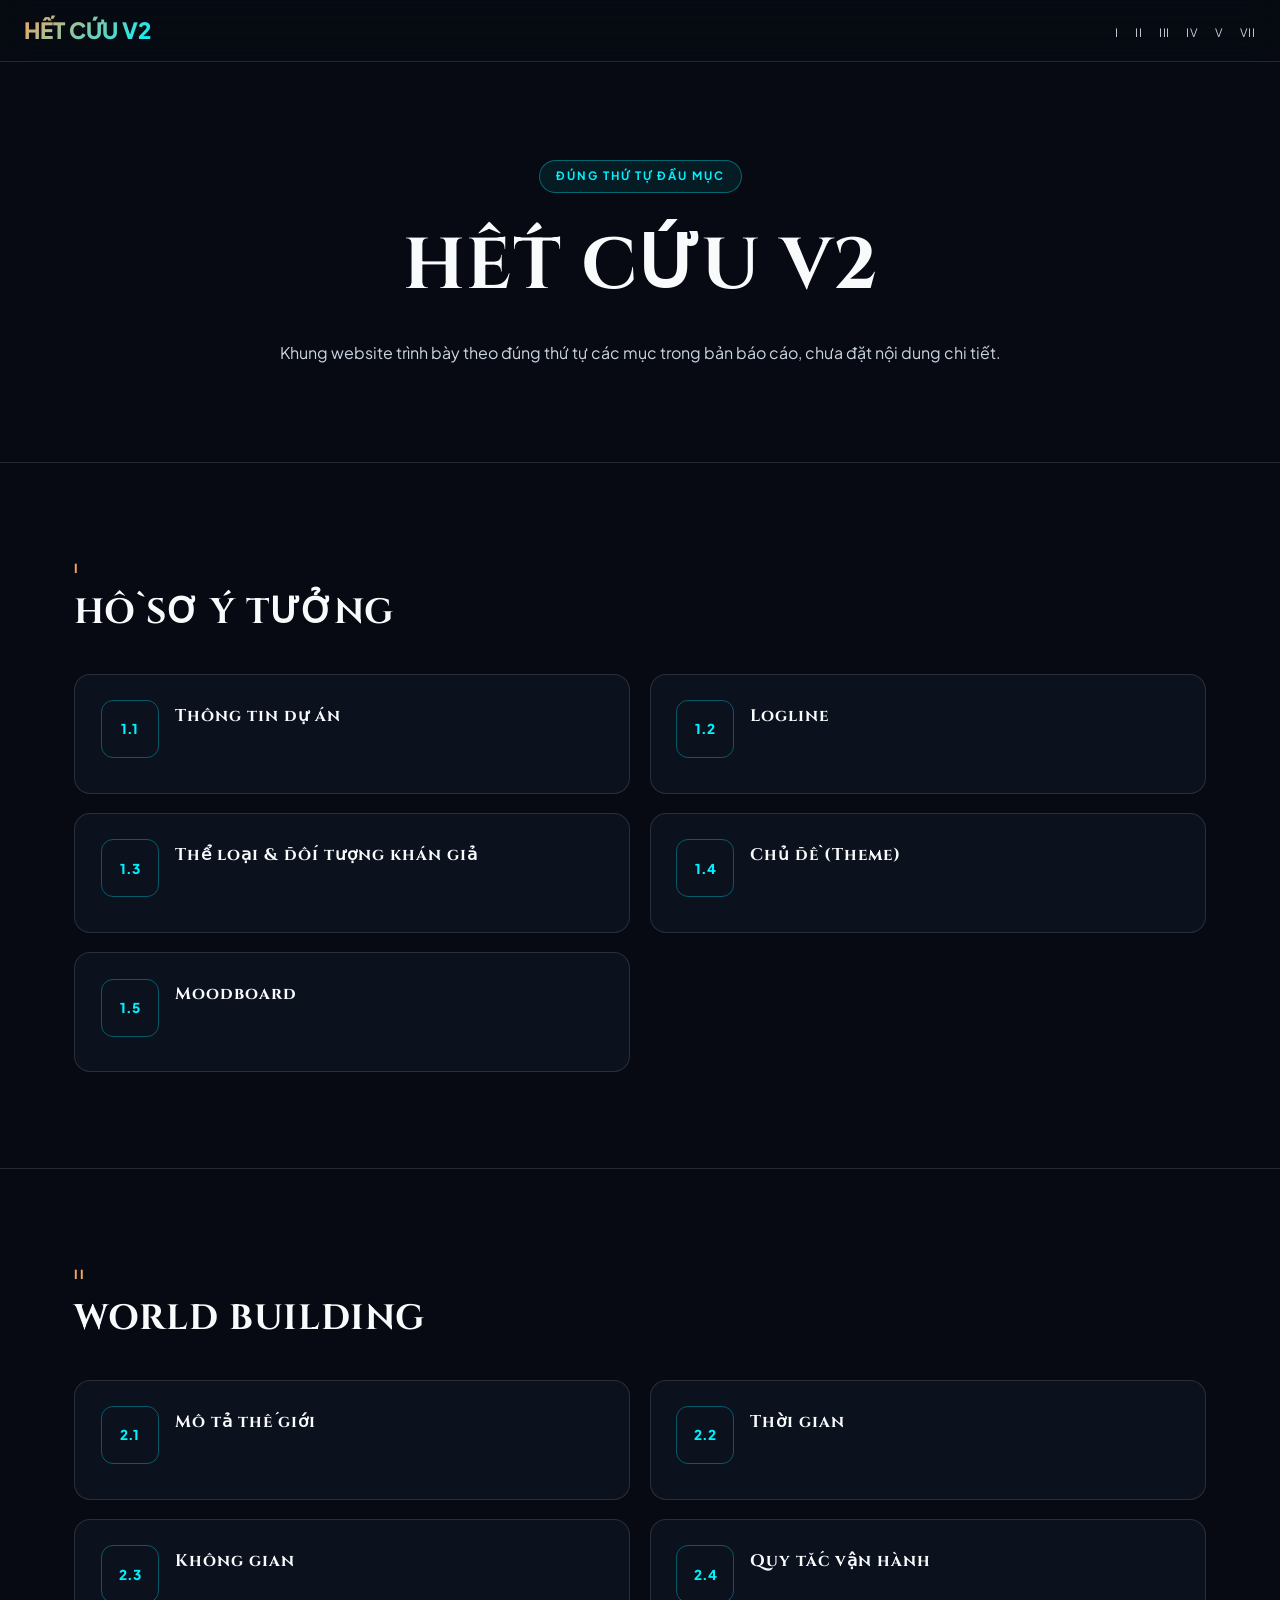
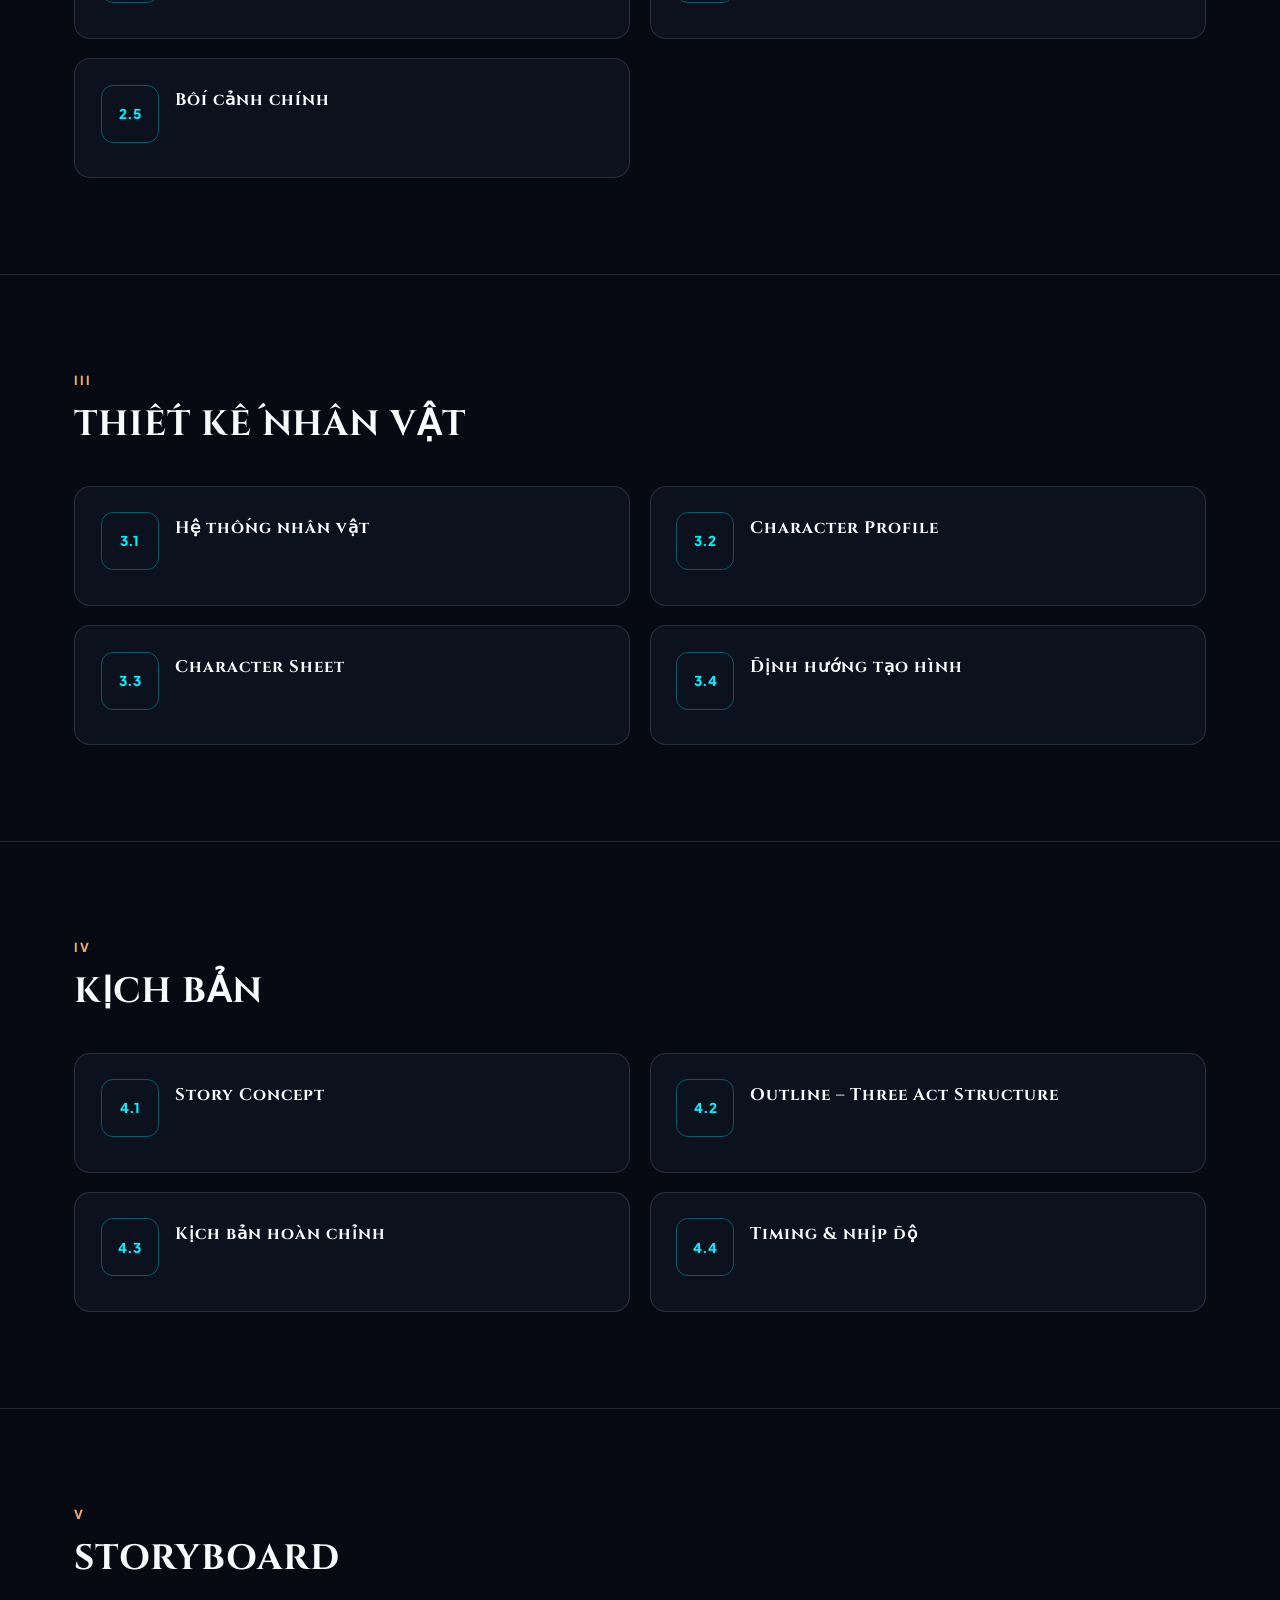
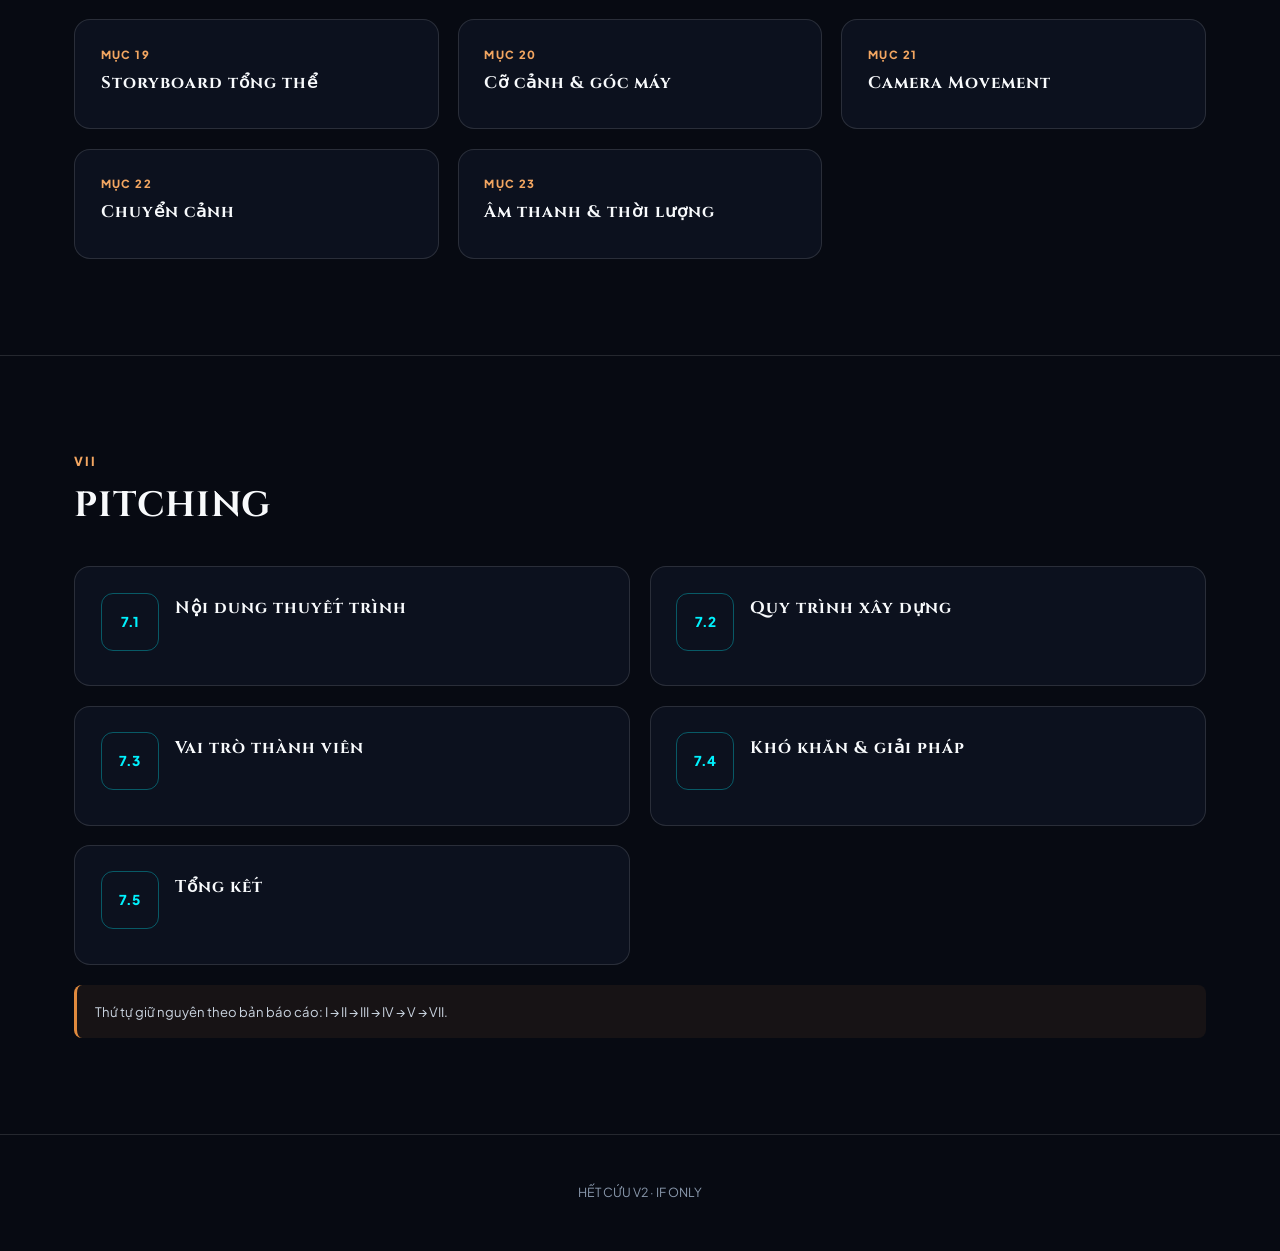
==== commit 6878a4c0: "restructure V2 headings in report order" ====
--- a/het-cuu-v2/index.html
+++ b/het-cuu-v2/index.html
@@ -3,68 +3,39 @@
 <head>
 <meta charset="UTF-8">
 <meta name="viewport" content="width=device-width, initial-scale=1.0">
-<title>HẾT CỨU V2 — IF ONLY</title>
+<title>HẾT CỨU V2</title>
 <link href="https://fonts.googleapis.com/css2?family=Plus+Jakarta+Sans:wght@300;400;600;700;800&family=Cinzel:wght@600;800&display=swap" rel="stylesheet">
 <style>
-:root{--bg:#070a12;--card:rgba(14,20,33,.82);--card2:rgba(22,30,47,.92);--line:rgba(255,255,255,.12);--warm:#e08a3e;--warm2:#f3a661;--cyan:#00f2fe;--cyan2:#4facfe;--text:#f8fafc;--muted:#cbd5e1;--grey:#8a99ad}
+:root{--bg:#070a12;--card:rgba(14,20,33,.82);--line:rgba(255,255,255,.12);--warm:#e08a3e;--cyan:#00f2fe;--text:#f8fafc;--muted:#cbd5e1;--grey:#8a99ad}
 *{box-sizing:border-box;margin:0;padding:0}
 html{scroll-behavior:smooth}
 body{font-family:'Plus Jakarta Sans',sans-serif;background:var(--bg);color:var(--text);line-height:1.6;overflow-x:hidden}
 h1,h2,h3{font-family:'Cinzel',serif;letter-spacing:1px}
-a{color:inherit}
-nav{position:fixed;top:0;left:0;right:0;z-index:1000;background:rgba(7,10,18,.88);backdrop-filter:blur(16px);border-bottom:1px solid var(--line);padding:.8rem 1.5rem;display:flex;align-items:center;justify-content:space-between;gap:1rem}
-.nav-brand{font-size:1.45rem;font-weight:800;background:linear-gradient(135deg,var(--warm2),var(--cyan));-webkit-background-clip:text;-webkit-text-fill-color:transparent;white-space:nowrap}
+nav{position:fixed;top:0;left:0;right:0;z-index:1000;background:rgba(7,10,18,.9);backdrop-filter:blur(16px);border-bottom:1px solid var(--line);padding:.8rem 1.5rem;display:flex;align-items:center;justify-content:space-between;gap:1rem}
+.nav-brand{font-size:1.4rem;font-weight:800;background:linear-gradient(135deg,#f3a661,var(--cyan));-webkit-background-clip:text;-webkit-text-fill-color:transparent;white-space:nowrap}
 .nav-links{display:flex;gap:1rem;list-style:none;overflow:auto}
-.nav-links a{text-decoration:none;color:var(--muted);font-size:.73rem;text-transform:uppercase;letter-spacing:.8px;white-space:nowrap}
+.nav-links a{text-decoration:none;color:var(--muted);font-size:.72rem;text-transform:uppercase;letter-spacing:.8px;white-space:nowrap}
 .nav-links a:hover{color:var(--cyan)}
-.container{max-width:1280px;margin:0 auto;padding:0 1.5rem}
-section,header.hero{position:relative;padding:6.5rem 0 5.5rem;border-bottom:1px solid var(--line);background-size:cover;background-position:center;background-attachment:fixed}
-header.hero{padding-top:10rem;text-align:center;background-image:linear-gradient(180deg,rgba(7,10,18,.72),rgba(7,10,18,.95)),url('../images/924acbcd-d333-4de1-b22e-fde067699191.jpg')}
-#concept{background-image:linear-gradient(180deg,rgba(7,10,18,.94),rgba(7,10,18,.92)),url('../images/924acbcd-d333-4de1-b22e-fde067699191.jpg')}
-#world{background-image:linear-gradient(180deg,rgba(7,10,18,.95),rgba(7,10,18,.95)),url('../images/Gemini_Generated_Image_aydfaiaydfaiaydf.png')}
-#characters{background-image:linear-gradient(180deg,rgba(7,10,18,.95),rgba(7,10,18,.94)),url('../images/Gemini_Generated_Image_vzkognvzkognvzko.png')}
-#script{background-image:linear-gradient(180deg,rgba(7,10,18,.95),rgba(7,10,18,.96)),url('../images/ChatGPT Image 22_30_20 26 thg 9, 2026 (2).png')}
-#storyboard{background-image:linear-gradient(180deg,rgba(7,10,18,.96),rgba(7,10,18,.96)),url('../images/chapter.jpg')}
-#pitching{background-image:linear-gradient(180deg,rgba(7,10,18,.96),rgba(7,10,18,.97)),url('../images/924acbcd-d333-4de1-b22e-fde067699191.jpg')}
+.container{max-width:1180px;margin:0 auto;padding:0 1.5rem}
+header.hero,section{position:relative;padding:6rem 0;border-bottom:1px solid var(--line)}
+header.hero{text-align:center;padding-top:10rem;min-height:48vh}
 .hero-tag{display:inline-block;padding:.4rem 1rem;border:1px solid rgba(0,242,254,.35);background:rgba(0,242,254,.08);border-radius:999px;color:var(--cyan);font-size:.72rem;font-weight:700;letter-spacing:2px;text-transform:uppercase}
-.hero h1{font-size:4.6rem;margin:1rem 0;background:linear-gradient(180deg,#fff 30%,var(--muted));-webkit-background-clip:text;-webkit-text-fill-color:transparent;text-shadow:0 12px 30px rgba(0,0,0,.7)}
-.hero-sub{max-width:850px;margin:0 auto 2.4rem;color:var(--muted);font-size:1.05rem}
-.hero-grid{display:grid;grid-template-columns:repeat(4,1fr);gap:1rem}
-.card{background:var(--card);border:1px solid var(--line);border-radius:16px;padding:1.35rem;backdrop-filter:blur(12px);box-shadow:0 8px 32px rgba(0,0,0,.32);transition:.25s}
-.card:hover{background:var(--card2);border-color:rgba(255,255,255,.22);transform:translateY(-3px)}
-.card h3{font-size:1rem;margin-bottom:.65rem}
-.card p{font-size:.9rem;color:var(--muted);margin:.35rem 0}
-.section-kicker{font-size:.78rem;color:var(--warm2);letter-spacing:2px;text-transform:uppercase;margin-bottom:.4rem;font-weight:800}
+.hero h1{font-size:4.5rem;margin:1rem 0}
+.hero-sub{max-width:900px;margin:0 auto;color:var(--muted);font-size:1rem}
+.section-kicker{font-size:.78rem;color:#f3a661;letter-spacing:2px;text-transform:uppercase;margin-bottom:.4rem;font-weight:800}
 .section-title{font-size:2.2rem;margin-bottom:2rem}
-.grid-2{display:grid;grid-template-columns:repeat(2,minmax(0,1fr));gap:1.2rem}
-.grid-3{display:grid;grid-template-columns:repeat(3,minmax(0,1fr));gap:1.2rem}
-.grid-4{display:grid;grid-template-columns:repeat(4,minmax(0,1fr));gap:1rem}
-.list{list-style:none}
-.list li{position:relative;padding-left:1.15rem;color:var(--muted);font-size:.88rem;margin:.55rem 0}
-.list li:before{content:'✦';position:absolute;left:0;color:var(--cyan);font-size:.65rem}
-.meta{display:inline-block;color:var(--grey);font-size:.68rem;text-transform:uppercase;letter-spacing:1px;margin-bottom:.4rem}
-.highlight{background:linear-gradient(135deg,rgba(224,138,62,.12),rgba(0,242,254,.08));border:1px solid rgba(0,242,254,.18);border-radius:16px;padding:1.5rem}
-.table-wrap{overflow:auto}
-table{width:100%;min-width:960px;border-collapse:collapse}
-th,td{border:1px solid var(--line);padding:.75rem;text-align:left;vertical-align:top;font-size:.82rem}
-th{color:var(--cyan);background:rgba(255,255,255,.04)}
-.img-card img{width:100%;height:270px;object-fit:contain;background:#05070d;border:1px solid var(--line);border-radius:12px;display:block}
-.lauren-pair{display:grid;grid-template-columns:1fr 1fr;gap:.7rem}
-.lauren-pair img{height:230px}
-.caption{text-align:center;color:var(--muted);font-size:.68rem;margin-top:.35rem}
-.chapter-main{max-width:1100px;margin:0 auto 2rem;padding:1rem;border-radius:18px;border:1px solid var(--line);background:rgba(5,7,13,.72);display:flex;justify-content:center}
-.chapter-main img{width:100%;max-height:760px;object-fit:contain;border-radius:12px;border:1px solid var(--line)}
-.timeline{display:grid;grid-template-columns:repeat(5,1fr);gap:.85rem}
-.step{background:rgba(255,255,255,.05);border:1px solid var(--line);border-radius:12px;padding:1rem;text-align:center}
-.step strong{display:block;color:var(--cyan);margin-bottom:.35rem}
-.note{padding:1rem;border-left:3px solid var(--warm);background:rgba(224,138,62,.07);color:var(--muted);border-radius:8px;font-size:.85rem}
-footer{padding:3rem 0;text-align:center;color:var(--muted);font-size:.8rem;background:#04060b}
-.search{display:flex;gap:.5rem;align-items:center;margin-top:1rem}
-.search input{width:100%;max-width:340px;background:rgba(0,0,0,.48);border:1px solid var(--line);border-radius:999px;padding:.6rem .85rem;color:#fff;outline:none}
-.search button{border:1px solid var(--line);background:rgba(255,255,255,.05);color:#fff;border-radius:999px;padding:.55rem .8rem;cursor:pointer}
-.search-status{font-size:.72rem;color:var(--cyan)}
-@media(max-width:1100px){.hero-grid,.grid-4{grid-template-columns:repeat(2,1fr)}.timeline{grid-template-columns:repeat(2,1fr)}}
-@media(max-width:800px){nav{align-items:flex-start;flex-direction:column}.nav-links{width:100%}.hero h1{font-size:3rem}.grid-2,.grid-3,.grid-4,.hero-grid,.timeline{grid-template-columns:1fr}section,header.hero{background-attachment:scroll}.container{padding:0 1rem}.lauren-pair{grid-template-columns:1fr}}
+.section-grid{display:grid;grid-template-columns:repeat(2,minmax(0,1fr));gap:1.2rem}
+.section-grid.three{grid-template-columns:repeat(3,minmax(0,1fr))}
+.item{min-height:120px;padding:1.6rem;border:1px solid var(--line);border-radius:16px;background:var(--card);display:flex;align-items:flex-start;gap:1rem;transition:.25s}
+.item:hover{transform:translateY(-3px);border-color:rgba(0,242,254,.35)}
+.num{min-width:58px;height:58px;border:1px solid rgba(0,242,254,.32);border-radius:12px;display:grid;place-items:center;color:var(--cyan);font-weight:800;font-size:.85rem}
+.item h3{font-size:1.05rem;margin-top:.15rem}
+.v-item{min-height:110px}
+.v-label{color:#f3a661;font-size:.7rem;letter-spacing:1.4px;text-transform:uppercase;margin-bottom:.35rem;font-weight:800}
+.note{margin-top:1.25rem;padding:1rem 1.1rem;border-left:3px solid var(--warm);background:rgba(224,138,62,.07);color:var(--muted);border-radius:8px;font-size:.82rem}
+footer{padding:3rem 0;text-align:center;color:var(--grey);font-size:.78rem}
+@media(max-width:900px){.section-grid,.section-grid.three{grid-template-columns:1fr}}
+@media(max-width:800px){nav{align-items:flex-start;flex-direction:column}.nav-links{width:100%}.hero h1{font-size:3rem}.container{padding:0 1rem}}
 </style>
 </head>
 <body>
@@ -72,370 +43,111 @@
 <nav>
   <div class="nav-brand">HẾT CỨU V2</div>
   <ul class="nav-links">
-    <li><a href="#concept">Hồ sơ ý tưởng</a></li>
-    <li><a href="#world">World Building</a></li>
-    <li><a href="#characters">Nhân vật</a></li>
-    <li><a href="#script">Kịch bản</a></li>
-    <li><a href="#storyboard">Storyboard</a></li>
-    <li><a href="#pitching">Pitching</a></li>
+    <li><a href="#concept">I</a></li>
+    <li><a href="#world">II</a></li>
+    <li><a href="#characters">III</a></li>
+    <li><a href="#script">IV</a></li>
+    <li><a href="#storyboard">V</a></li>
+    <li><a href="#pitching">VII</a></li>
   </ul>
 </nav>
 
 <header class="hero">
   <div class="container">
-    <span class="hero-tag">BÀI CUỐI MÔN · ĐẠO DIỄN GAME & PHIM HOẠT HÌNH · K18</span>
+    <span class="hero-tag">ĐÚNG THỨ TỰ ĐẦU MỤC</span>
     <h1>HẾT CỨU V2</h1>
-    <p class="hero-sub"><strong>IF ONLY</strong> — trình bày lại nội dung website cũ theo đúng hệ thống đầu mục của bản báo cáo: Hồ sơ ý tưởng → World Building → Thiết kế nhân vật → Kịch bản → Storyboard → Pitching.</p>
-    <div class="hero-grid">
-      <div class="card"><span class="meta">Project</span><h3>IF ONLY</h3><p>Cinematic Narrative Adventure</p></div>
-      <div class="card"><span class="meta">Setting</span><h3>San Francisco</h3><p>Russian Hill · Memorial Hospital · Sutter Street · Carmel Beach</p></div>
-      <div class="card"><span class="meta">Core</span><h3>Arthur & Lauren</h3><p>Dual-Perspective · Character Switch · One-Shot Camera</p></div>
-      <div class="card"><span class="meta">Pressure</span><h3>72H</h3><p>Ranh giới giữa sự sống và cái chết</p></div>
-    </div>
+    <p class="hero-sub">Khung website trình bày theo đúng thứ tự các mục trong bản báo cáo, chưa đặt nội dung chi tiết.</p>
   </div>
 </header>
 
 <section id="concept">
 <div class="container">
-  <div class="section-kicker">I — HỒ SƠ Ý TƯỞNG</div>
-  <h2 class="section-title">Concept · Logline · Genre · Theme · Moodboard</h2>
-
-  <div class="grid-2">
-    <div class="card">
-      <h3>1.1. THÔNG TIN DỰ ÁN</h3>
-      <p><strong>Tên dự án:</strong> IF ONLY</p>
-      <p><strong>Hình thức:</strong> Game</p>
-      <p><strong>Định hướng:</strong> Narrative-driven, khám phá, giải đố, điện ảnh, hiện thực kỳ ảo.</p>
-      <p><strong>Chất liệu nguồn:</strong> Hình tượng Arthur & Lauren và thế giới San Francisco sương mờ.</p>
-    </div>
-    <div class="card">
-      <h3>1.2. LOGLINE</h3>
-      <div class="highlight">Tại San Francisco chìm trong sương mù, Arthur gặp linh hồn Lauren và cùng cô giải mã bí ẩn vụ tai nạn tại Sutter Street, đồng thời chạy đua với giới hạn 72 giờ để bảo vệ cơ thể cô và tìm đường trở lại sự sống.</div>
-    </div>
-    <div class="card">
-      <h3>1.3. THỂ LOẠI & ĐỐI TƯỢNG KHÁN GIẢ</h3>
-      <ul class="list">
-        <li>Cinematic Narrative Adventure</li>
-        <li>Exploration & Puzzle</li>
-        <li>Character-driven / Fantasy-Spiritual / Realistic</li>
-        <li>Đối tượng: người chơi yêu thích game điện ảnh, dẫn truyện, kỳ ảo và tình cảm sâu lắng; 18–40 tuổi.</li>
-      </ul>
-    </div>
-    <div class="card">
-      <h3>1.4. CHỦ ĐỀ (THEME)</h3>
-      <p>Câu chuyện xoay quanh <strong>hy vọng, sự kết nối, ký ức và ranh giới sống–chết</strong>. Trải nghiệm được xây dựng để người chơi cảm nhận mối liên kết giữa Arthur và Lauren thông qua các mảnh ký ức, Hope Level và áp lực 72 giờ.</p>
-    </div>
-  </div>
-
-  <div style="margin-top:1.5rem" class="card">
-    <h3>1.5. MOODBOARD & VISUAL DIRECTION</h3>
-    <div class="grid-4">
-      <div><span class="meta">Color</span><p>Warm Tweed & Earth Tones · Emissive Cyan · Clinical Greys</p></div>
-      <div><span class="meta">Light</span><p>Tương phản Ấm/Lạnh · Sương San Francisco · Volumetric Lighting</p></div>
-      <div><span class="meta">Material</span><p>Gỗ / Gạch / Vải dạ ↔ Ether bán trong suốt ↔ Kim loại & kính y tế</p></div>
-      <div><span class="meta">Shape</span><p>Architectural Lines của Arthur ↔ Fluid Forms của Lauren</p></div>
-    </div>
+  <div class="section-kicker">I</div>
+  <h2 class="section-title">HỒ SƠ Ý TƯỞNG</h2>
+  <div class="section-grid">
+    <article class="item"><div class="num">1.1</div><h3>Thông tin dự án</h3></article>
+    <article class="item"><div class="num">1.2</div><h3>Logline</h3></article>
+    <article class="item"><div class="num">1.3</div><h3>Thể loại & đối tượng khán giả</h3></article>
+    <article class="item"><div class="num">1.4</div><h3>Chủ đề (Theme)</h3></article>
+    <article class="item"><div class="num">1.5</div><h3>Moodboard</h3></article>
   </div>
 </div>
 </section>
 
 <section id="world">
 <div class="container">
-  <div class="section-kicker">II — WORLD BUILDING</div>
-  <h2 class="section-title">Mô tả thế giới · Thời gian · Không gian · Quy tắc · Bối cảnh</h2>
-
-  <div class="grid-3">
-    <div class="card">
-      <h3>2.1. MÔ TẢ THẾ GIỚI</h3>
-      <p>San Francisco trong sương mờ được xây dựng trên sự đối lập giữa thực tại đô thị hoài niệm và hệ thống y tế lạnh, vô trùng. Câu chuyện giao thoa giữa thế giới vật chất, ký ức và tâm linh.</p>
-      <p><strong>Sutter Street Accident:</strong> Vụ va chạm xe bí ẩn khiến Lauren hôn mê sâu tại Bệnh viện Memorial; bí mật nằm trong hồ sơ y tế.</p>
-      <p><strong>Victory Project:</strong> Dự án đô thị do Arthur thiết kế, với các bản vẽ chứa sơ đồ ẩn liên kết hiện trường tai nạn.</p>
-    </div>
-    <div class="card">
-      <h3>2.2. THỜI GIAN</h3>
-      <p><strong>Hiện tại của câu chuyện:</strong> sau tai nạn, khi Lauren đang hôn mê tại Memorial Hospital.</p>
-      <p><strong>Quá khứ:</strong> ký ức về Lauren, căn hộ Victorian, Victory Project và vụ tai nạn Sutter Street.</p>
-      <p><strong>Giới hạn hành trình:</strong> 72 giờ tạo Time-pressure và tác động đến các quyết định cuối.</p>
-    </div>
-    <div class="card">
-      <h3>2.3. KHÔNG GIAN</h3>
-      <ul class="list">
-        <li>Căn hộ Victorian — Russian Hill</li>
-        <li>Bệnh viện Memorial — Phòng 712</li>
-        <li>Sutter Street — hiện trường tai nạn</li>
-        <li>Carmel Beach House — không gian mở, hoàng hôn</li>
-      </ul>
-    </div>
-    <div class="card">
-      <h3>2.4. QUY TẮC VẬN HÀNH</h3>
-      <ul class="list">
-        <li><strong>Hope Radius:</strong> Lauren chỉ di chuyển trong bán kính giới hạn quanh Arthur hoặc thể xác.</li>
-        <li><strong>Hope Level:</strong> tăng khi thấu hiểu/giải mã ký ức, giúp mở rộng bán kính và năng lượng.</li>
-        <li><strong>Memory Shards:</strong> chìa khóa, ống nghe, bản vẽ kích hoạt Flashback khi Lauren tiếp cận.</li>
-        <li><strong>Ranh Giới Sinh–Tử:</strong> đồng hồ 72h là điều kiện áp lực xuyên suốt.</li>
-      </ul>
-    </div>
-    <div class="card">
-      <h3>2.5. BỐI CẢNH CHÍNH</h3>
-      <p><strong>Russian Hill:</strong> ấm áp, hoài niệm, kết nối.</p>
-      <p><strong>Memorial Hospital:</strong> lạnh, vô trùng, an ninh gác đêm.</p>
-      <p><strong>Sutter Street:</strong> sương mù, đèn vàng, hiện trường bí ẩn.</p>
-      <p><strong>Carmel Beach House:</strong> gió biển, hoàng hôn tím cam, lắng đọng.</p>
-    </div>
-    <div class="card img-card">
-      <h3>HÌNH ẢNH THAM CHIẾU</h3>
-      <img src="../images/924acbcd-d333-4de1-b22e-fde067699191.jpg" alt="Tư liệu hình ảnh IF ONLY">
-    </div>
+  <div class="section-kicker">II</div>
+  <h2 class="section-title">WORLD BUILDING</h2>
+  <div class="section-grid">
+    <article class="item"><div class="num">2.1</div><h3>Mô tả thế giới</h3></article>
+    <article class="item"><div class="num">2.2</div><h3>Thời gian</h3></article>
+    <article class="item"><div class="num">2.3</div><h3>Không gian</h3></article>
+    <article class="item"><div class="num">2.4</div><h3>Quy tắc vận hành</h3></article>
+    <article class="item"><div class="num">2.5</div><h3>Bối cảnh chính</h3></article>
   </div>
 </div>
 </section>
 
 <section id="characters">
 <div class="container">
-  <div class="section-kicker">III — THIẾT KẾ NHÂN VẬT</div>
-  <h2 class="section-title">Character System · Profiles · Character Sheet · Visual Direction</h2>
-
-  <div class="table-wrap card">
-    <h3>3.1. HỆ THỐNG NHÂN VẬT</h3>
-    <table>
-      <thead><tr><th>Nhóm</th><th>Nhân vật</th><th>Vai trò</th><th>Tác dụng Gameplay</th></tr></thead>
-      <tbody>
-        <tr><td>Playable</td><td>Arthur Pendleton</td><td>Kiến trúc sư · Thực thể sống</td><td>Tương tác vật lý, Stealth, giải đố không gian, lái xe, đọc bản vẽ.</td></tr>
-        <tr><td>Playable</td><td>Lauren Kline</td><td>Bác sĩ · Thực thể tâm linh</td><td>Phasing, làm nhiễu thiết bị điện, soi ký ức, phát sáng.</td></tr>
-        <tr><td>Support NPC</td><td>Paul Pendleton</td><td>Bạn thân & đối tác kiến trúc</td><td>Thiết bị hỗ trợ điều tra, phương án hành động, dẫn đường kỹ thuật.</td></tr>
-        <tr><td>Support NPC</td><td>Suzanne</td><td>Mẹ của Lauren</td><td>Điểm mấu chốt Narrative, xung đột tình cảm và Time Pressure.</td></tr>
-        <tr><td>Antagonist NPC</td><td>Thanh tra Pilguez</td><td>Đối thủ điều tra</td><td>Stealth chướng ngại vật, điều tra manh mối, tạo áp lực đuổi bắt.</td></tr>
-        <tr><td>Environment NPC</td><td>Đội ngũ y khoa & Bảo vệ</td><td>NPC tuần tra tại Memorial</td><td>Tạo áp lực phát hiện và chướng ngại vật Stealth.</td></tr>
-      </tbody>
-    </table>
-  </div>
-
-  <div style="margin-top:1.5rem" class="grid-2">
-    <div class="card img-card">
-      <h3>3.2. ARTHUR PENDLETON — THE LIVING</h3>
-      <img src="../images/auther.png" alt="Arthur Pendleton">
-      <p><strong>Shape:</strong> Architectural Lines, hình khối vuông vức, chắc chắn.</p>
-      <p><strong>Visual:</strong> nâu tweed, earth tone, vật liệu gỗ/gạch.</p>
-      <p><strong>Mục tiêu:</strong> giải mã tai nạn, cứu Lauren trước 72h, tăng Hope Level.</p>
-      <p><strong>Động cơ/xung đột:</strong> tình cảm và hy vọng sống đối đầu áp lực điều tra và bệnh viện.</p>
-    </div>
-    <div class="card img-card">
-      <h3>3.2. LAUREN KLINE — THE SPIRIT</h3>
-      <div class="lauren-pair">
-        <div><img src="../images/lauren dạng linh hồn.png" alt="Lauren dạng linh hồn"><div class="caption">Dạng linh hồn</div></div>
-        <div><img src="../images/lauren dạng thực thể.png" alt="Lauren dạng thực thể"><div class="caption">Dạng thực thể</div></div>
-      </div>
-      <p><strong>Shape:</strong> Fluid Forms, mềm, nhẹ, không ổn định.</p>
-      <p><strong>Visual:</strong> Cyan Glow, bán trong suốt.</p>
-      <p><strong>Mục tiêu:</strong> mở khóa Memory Shards, duy trì Hope Level, truyền đạt tâm nguyện.</p>
-      <p><strong>Xung đột:</strong> sống/chết trong Timer 72h và năng lượng tâm linh suy yếu.</p>
-    </div>
-  </div>
-
-  <div style="margin-top:1.2rem" class="grid-3">
-    <div class="card img-card"><h3>PAUL PENDLETON — THE TECHNICIAN</h3><img src="../images/paul pendltion.jpg" alt="Paul"><p>Thực tế, tháo vát, logic, đáng tin cậy; hỗ trợ thiết bị, kế hoạch và liên lạc.</p></div>
-    <div class="card img-card"><h3>SUZANNE — THE MOTHER</h3><img src="../images/suzamne.jpg" alt="Suzanne"><p>Mẹ của Lauren; đại diện cho tình mẫu tử, hy vọng và quyết định liên quan đến thiết bị duy trì sự sống.</p></div>
-    <div class="card img-card"><h3>THANH TRA PILGUEZ — THE HUNTER</h3><img src="../images/thanh tra Pilguez.png" alt="Thanh tra Pilguez"><p>Lão luyện, sắc bén, nghiêm nghị; là chướng ngại Stealth và lực lượng điều tra bám theo Arthur.</p></div>
-  </div>
-
-  <div style="margin-top:1.5rem" class="grid-2">
-    <div class="card">
-      <h3>3.3. CHARACTER SHEET</h3>
-      <p><strong>Arthur:</strong> tư liệu hình ảnh hiện có phục vụ tham chiếu tạo hình.</p>
-      <p><strong>Lauren:</strong> có hai trạng thái hình ảnh — linh hồn và thực thể.</p>
-      <p><strong>Yêu cầu báo cáo:</strong> Front / Side / Back, biểu cảm, Pose / Action, trang phục / đạo cụ. Những sheet góc nhìn đầy đủ chưa xuất hiện trong nội dung website cũ và có thể bổ sung ở bước sau.</p>
-    </div>
-    <div class="card">
-      <h3>3.4. ĐỊNH HƯỚNG TẠO HÌNH</h3>
-      <ul class="list">
-        <li>Arthur: khối chắc, đường nét kiến trúc, Warm Tweed & Earth Tones.</li>
-        <li>Lauren: Fluid Forms, Cyan Glow, translucent / glitched ether.</li>
-        <li>Environment: Victorian cổ điển ↔ bệnh viện hiện đại.</li>
-        <li>Lighting: tương phản Ấm/Lạnh, sương và volumetric light.</li>
-      </ul>
-    </div>
+  <div class="section-kicker">III</div>
+  <h2 class="section-title">THIẾT KẾ NHÂN VẬT</h2>
+  <div class="section-grid">
+    <article class="item"><div class="num">3.1</div><h3>Hệ thống nhân vật</h3></article>
+    <article class="item"><div class="num">3.2</div><h3>Character Profile</h3></article>
+    <article class="item"><div class="num">3.3</div><h3>Character Sheet</h3></article>
+    <article class="item"><div class="num">3.4</div><h3>Định hướng tạo hình</h3></article>
   </div>
 </div>
 </section>
 
 <section id="script">
 <div class="container">
-  <div class="section-kicker">IV — KỊCH BẢN</div>
-  <h2 class="section-title">Story Concept · Three Act · Scene Flow · Timing</h2>
-
-  <div class="grid-2">
-    <div class="card">
-      <h3>4.1. STORY CONCEPT</h3>
-      <p><strong>Premise:</strong> Arthur nhìn thấy Lauren sau tai nạn và phải đồng hành cùng linh hồn cô.</p>
-      <p><strong>Mục tiêu:</strong> giải mã vụ tai nạn, bảo vệ cơ thể Lauren, hoàn tất hành trình trước 72h.</p>
-      <p><strong>Xung đột trung tâm:</strong> niềm tin vào Lauren và Hope Level đối đầu điều tra pháp lý, quy trình bệnh viện và giới hạn sinh–tử.</p>
-      <p><strong>Thông điệp:</strong> hy vọng và kết nối có thể tồn tại ngay tại ranh giới sống–chết.</p>
-    </div>
-    <div class="card">
-      <h3>4.2. OUTLINE — THREE ACT STRUCTURE</h3>
-      <div class="timeline">
-        <div class="step"><strong>ACT 1</strong>Arthur trở lại căn hộ Victorian, gặp linh hồn Lauren và phát hiện mối liên kết.</div>
-        <div class="step"><strong>INCITING INCIDENT</strong>Lauren đang hôn mê tại Memorial; đồng hồ 72h bắt đầu trở thành áp lực.</div>
-        <div class="step"><strong>ACT 2</strong>Thâm nhập bệnh viện, điều tra Sutter Street, giải mã Victory Project và các ký ức.</div>
-        <div class="step"><strong>MIDPOINT</strong>Những mảnh ghép quá khứ nối trực tiếp Arthur, Lauren và hiện trường tai nạn.</div>
-        <div class="step"><strong>ACT 3</strong>Cuộc chạy đua cuối, quyết định ở ranh giới sống–chết và kết quả của Lauren.</div>
-      </div>
-    </div>
-  </div>
-
-  <div style="margin-top:1.4rem" class="card">
-    <h3>4.3. KỊCH BẢN — SCENE FLOW TỪ NỘI DUNG WEBSITE CŨ</h3>
-    <div class="timeline">
-      <div class="step"><strong>SCENE 01</strong>Căn hộ Victorian · Arthur phát hiện linh hồn Lauren.</div>
-      <div class="step"><strong>SCENE 02</strong>Memorial Hospital · bảo vệ thể xác Lauren, Stealth và Hope Radius.</div>
-      <div class="step"><strong>SCENE 03</strong>Sutter Street · điều tra hiện trường, Memory Shards và Victory Project.</div>
-      <div class="step"><strong>SCENE 04</strong>Carmel Beach House · lắng đọng, củng cố Hope Level.</div>
-      <div class="step"><strong>SCENE 05</strong>Final Countdown · quyết định sinh tử trong giới hạn 72h.</div>
-    </div>
-    <div class="note" style="margin-top:1rem">Website cũ không chứa bản thoại đầy đủ theo định dạng Scene Heading / Action / Dialogue 3–5 phút; trang HẾT CỨU V2 giữ nguyên mạch truyện đã có thay vì tự thay đổi nội dung thoại.</div>
-  </div>
-
-  <div style="margin-top:1.4rem" class="card">
-    <h3>4.4. TIMING & NHỊP ĐỘ</h3>
-    <div class="grid-4">
-      <div><span class="meta">Mở đầu</span><p>Chậm · bí ẩn · giới thiệu căn hộ và nhân vật.</p></div>
-      <div><span class="meta">Điều tra</span><p>Trung bình · tăng dần áp lực khi vào bệnh viện và Sutter Street.</p></div>
-      <div><span class="meta">Lắng</span><p>Chậm · cảm xúc · Carmel Beach House và ký ức.</p></div>
-      <div><span class="meta">Climax</span><p>Nhanh · dồn dập · Final Countdown 72h.</p></div>
-    </div>
+  <div class="section-kicker">IV</div>
+  <h2 class="section-title">KỊCH BẢN</h2>
+  <div class="section-grid">
+    <article class="item"><div class="num">4.1</div><h3>Story Concept</h3></article>
+    <article class="item"><div class="num">4.2</div><h3>Outline – Three Act Structure</h3></article>
+    <article class="item"><div class="num">4.3</div><h3>Kịch bản hoàn chỉnh</h3></article>
+    <article class="item"><div class="num">4.4</div><h3>Timing & nhịp độ</h3></article>
   </div>
 </div>
 </section>
 
 <section id="storyboard">
 <div class="container">
-  <div class="section-kicker">V — STORYBOARD</div>
-  <h2 class="section-title">Shot · Camera · Transition · Sound · Timing</h2>
-
-  <div class="chapter-main">
-    <img src="../images/chapter.jpg" alt="Tổng quan 5 Chapter của IF ONLY">
-  </div>
-
-  <div class="grid-2">
-    <div class="card">
-      <h3>5.1. STORYBOARD TỔNG THỂ</h3>
-      <div class="timeline">
-        <div class="step"><strong>CH.1</strong>Cuộc Gặp Kỳ Ảo</div>
-        <div class="step"><strong>CH.2</strong>Ranh Giới Hôn Mê</div>
-        <div class="step"><strong>CH.3</strong>Mảnh Ghép Sutter</div>
-        <div class="step"><strong>CH.4</strong>Hoàng Hôn Bình Yên</div>
-        <div class="step"><strong>CH.5</strong>Cuộc Chạy Đua 72 Giờ</div>
-      </div>
-    </div>
-    <div class="card">
-      <h3>5.2. CỠ CẢNH & GÓC MÁY</h3>
-      <p>EWS / WS cho không gian San Francisco; MS / MCU cho tương tác Arthur–Lauren; CU / ECU cho ký ức, kỷ vật và khoảnh khắc sinh–tử.</p>
-      <p>Ngôn ngữ hình ảnh chính: One-Shot Camera, góc nhìn đôi và chuyển động liền mạch.</p>
-    </div>
-    <div class="card">
-      <h3>5.3. CAMERA MOVEMENT</h3>
-      <ul class="list">
-        <li>Tracking / Follow theo hành động Arthur.</li>
-        <li>Pan / Tilt để mở rộng không gian và manh mối.</li>
-        <li>Dolly / Truck trong các đoạn khám phá.</li>
-        <li>Static ở các khoảnh khắc cảm xúc / ký ức.</li>
-      </ul>
-    </div>
-    <div class="card">
-      <h3>5.4. CHUYỂN CẢNH</h3>
-      <p>Ưu tiên Cut và chuyển tiếp liền mạch theo One-Shot Camera; Fade / Dissolve có thể dùng ở các phân đoạn ký ức và thay đổi trạng thái.</p>
-    </div>
-    <div class="card">
-      <h3>5.5. ÂM THANH & THỜI LƯỢNG</h3>
-      <ul class="list">
-        <li>Dialogue: ưu tiên hội thoại Arthur–Lauren ở các nút cảm xúc.</li>
-        <li>SFX: bước chân, thiết bị điện, môi trường bệnh viện, giao thông.</li>
-        <li>Music: tối giản, điện ảnh, tăng cường ở climax.</li>
-        <li>Ambient: gió, sương, biển, không gian y tế.</li>
-      </ul>
-    </div>
-    <div class="card">
-      <h3>GHI CHÚ THEO BÁO CÁO</h3>
-      <div class="note">Bản báo cáo yêu cầu storyboard 30–40 frame và ghi chú shot/timing cụ thể. Nội dung website cũ hiện chỉ cung cấp mạch 5 chapter và ngôn ngữ camera; vì vậy trang này trình bày khung storyboard tổng thể mà không tự tạo thêm 30–40 frame chưa có trong nguồn.</div>
-    </div>
+  <div class="section-kicker">V</div>
+  <h2 class="section-title">STORYBOARD</h2>
+  <div class="section-grid three">
+    <article class="item v-item"><div><div class="v-label">Mục 19</div><h3>Storyboard tổng thể</h3></div></article>
+    <article class="item v-item"><div><div class="v-label">Mục 20</div><h3>Cỡ cảnh & góc máy</h3></div></article>
+    <article class="item v-item"><div><div class="v-label">Mục 21</div><h3>Camera Movement</h3></div></article>
+    <article class="item v-item"><div><div class="v-label">Mục 22</div><h3>Chuyển cảnh</h3></div></article>
+    <article class="item v-item"><div><div class="v-label">Mục 23</div><h3>Âm thanh & thời lượng</h3></div></article>
   </div>
 </div>
 </section>
 
 <section id="pitching">
 <div class="container">
-  <div class="section-kicker">VII — PITCHING</div>
-  <h2 class="section-title">Nội dung thuyết trình · Workflow · Vai trò · Khó khăn · Tổng kết</h2>
-
-  <div class="grid-2">
-    <div class="card">
-      <h3>7.1. NỘI DUNG THUYẾT TRÌNH</h3>
-      <ul class="list">
-        <li>Ý tưởng / Logline</li>
-        <li>World Building</li>
-        <li>Character Design</li>
-        <li>Kịch bản</li>
-        <li>Storyboard / Animatic</li>
-      </ul>
-      <p><strong>Định hướng thời lượng:</strong> 10–15 phút theo yêu cầu báo cáo.</p>
-    </div>
-    <div class="card">
-      <h3>7.2. QUY TRÌNH XÂY DỰNG</h3>
-      <div class="timeline">
-        <div class="step"><strong>01</strong>Concept</div>
-        <div class="step"><strong>02</strong>World Building</div>
-        <div class="step"><strong>03</strong>Character</div>
-        <div class="step"><strong>04</strong>Script</div>
-        <div class="step"><strong>05</strong>Storyboard</div>
-        <div class="step"><strong>06</strong>Animatic</div>
-      </div>
-    </div>
-    <div class="card">
-      <h3>7.3. VAI TRÒ THÀNH VIÊN</h3>
-      <p>Trang HẾT CỨU V2 giữ mục vai trò thành viên theo cấu trúc báo cáo: Đạo diễn / Story, Writer, Character / Background, Storyboard, Animation / Editing / Sound.</p>
-      <p class="note">Thông tin phân công chi tiết chưa có trong nội dung website cũ được dùng làm nguồn nên không tự gán vai trò.</p>
-    </div>
-    <div class="card">
-      <h3>7.4. KHÓ KHĂN & GIẢI PHÁP</h3>
-      <p><strong>Khó khăn nguồn:</strong> website cũ tập trung vào GDD/game design hơn là storyboard frame-by-frame và kịch bản thoại.</p>
-      <p><strong>Cách xử lý:</strong> chuyển đổi nội dung cũ sang hệ thống đầu mục báo cáo, giữ nguyên thuật ngữ, mạch truyện và các chapter đã có.</p>
-    </div>
+  <div class="section-kicker">VII</div>
+  <h2 class="section-title">PITCHING</h2>
+  <div class="section-grid">
+    <article class="item"><div class="num">7.1</div><h3>Nội dung thuyết trình</h3></article>
+    <article class="item"><div class="num">7.2</div><h3>Quy trình xây dựng</h3></article>
+    <article class="item"><div class="num">7.3</div><h3>Vai trò thành viên</h3></article>
+    <article class="item"><div class="num">7.4</div><h3>Khó khăn & giải pháp</h3></article>
+    <article class="item"><div class="num">7.5</div><h3>Tổng kết</h3></article>
   </div>
-
-  <div style="margin-top:1.4rem" class="highlight">
-    <h3>7.5. TỔNG KẾT</h3>
-    <p>HẾT CỨU V2 trình bày lại nội dung IF ONLY theo đúng khung báo cáo K18: từ hồ sơ ý tưởng, thế giới, nhân vật đến kịch bản, storyboard và pitching. Các nội dung đã có từ website cũ được tổ chức lại; những mục báo cáo đòi hỏi tài liệu chi tiết chưa có trong nguồn được đánh dấu rõ ràng thay vì tự tạo thêm.</p>
-  </div>
-
-  <div class="search">
-    <input id="searchInput" type="text" placeholder="Tìm kiếm nội dung...">
-    <button onclick="doSearch()">⌕</button>
-    <span class="search-status" id="searchStatus"></span>
-  </div>
+  <div class="note">Thứ tự giữ nguyên theo bản báo cáo: I → II → III → IV → V → VII.</div>
 </div>
 </section>
 
 <footer>
   <div class="container">
-    <p><strong>HẾT CỨU V2</strong> — IF ONLY · Game Design / Direction Presentation</p>
-    <p style="margin-top:.35rem">Trang V2 dùng nội dung website cũ và tổ chức lại theo đầu mục bản báo cáo.</p>
+    <p>HẾT CỨU V2 · IF ONLY</p>
   </div>
 </footer>
 
-<script>
-function doSearch(){
-  const q=document.getElementById('searchInput').value.toLowerCase().trim();
-  const sections=[...document.querySelectorAll('section,.card')];
-  let n=0;
-  sections.forEach(el=>{
-    if(el.closest('footer')) return;
-    const hit=!q||el.innerText.toLowerCase().includes(q);
-    el.style.outline=(q&&hit)?'1px solid rgba(0,242,254,.6)':'';
-    if(q&&hit)n++;
-  });
-  document.getElementById('searchStatus').textContent=q?('Tìm thấy '+n+' vùng nội dung'):'';
-}
-document.getElementById('searchInput').addEventListener('keydown',e=>{if(e.key==='Enter')doSearch()});
-</script>
 </body>
 </html>
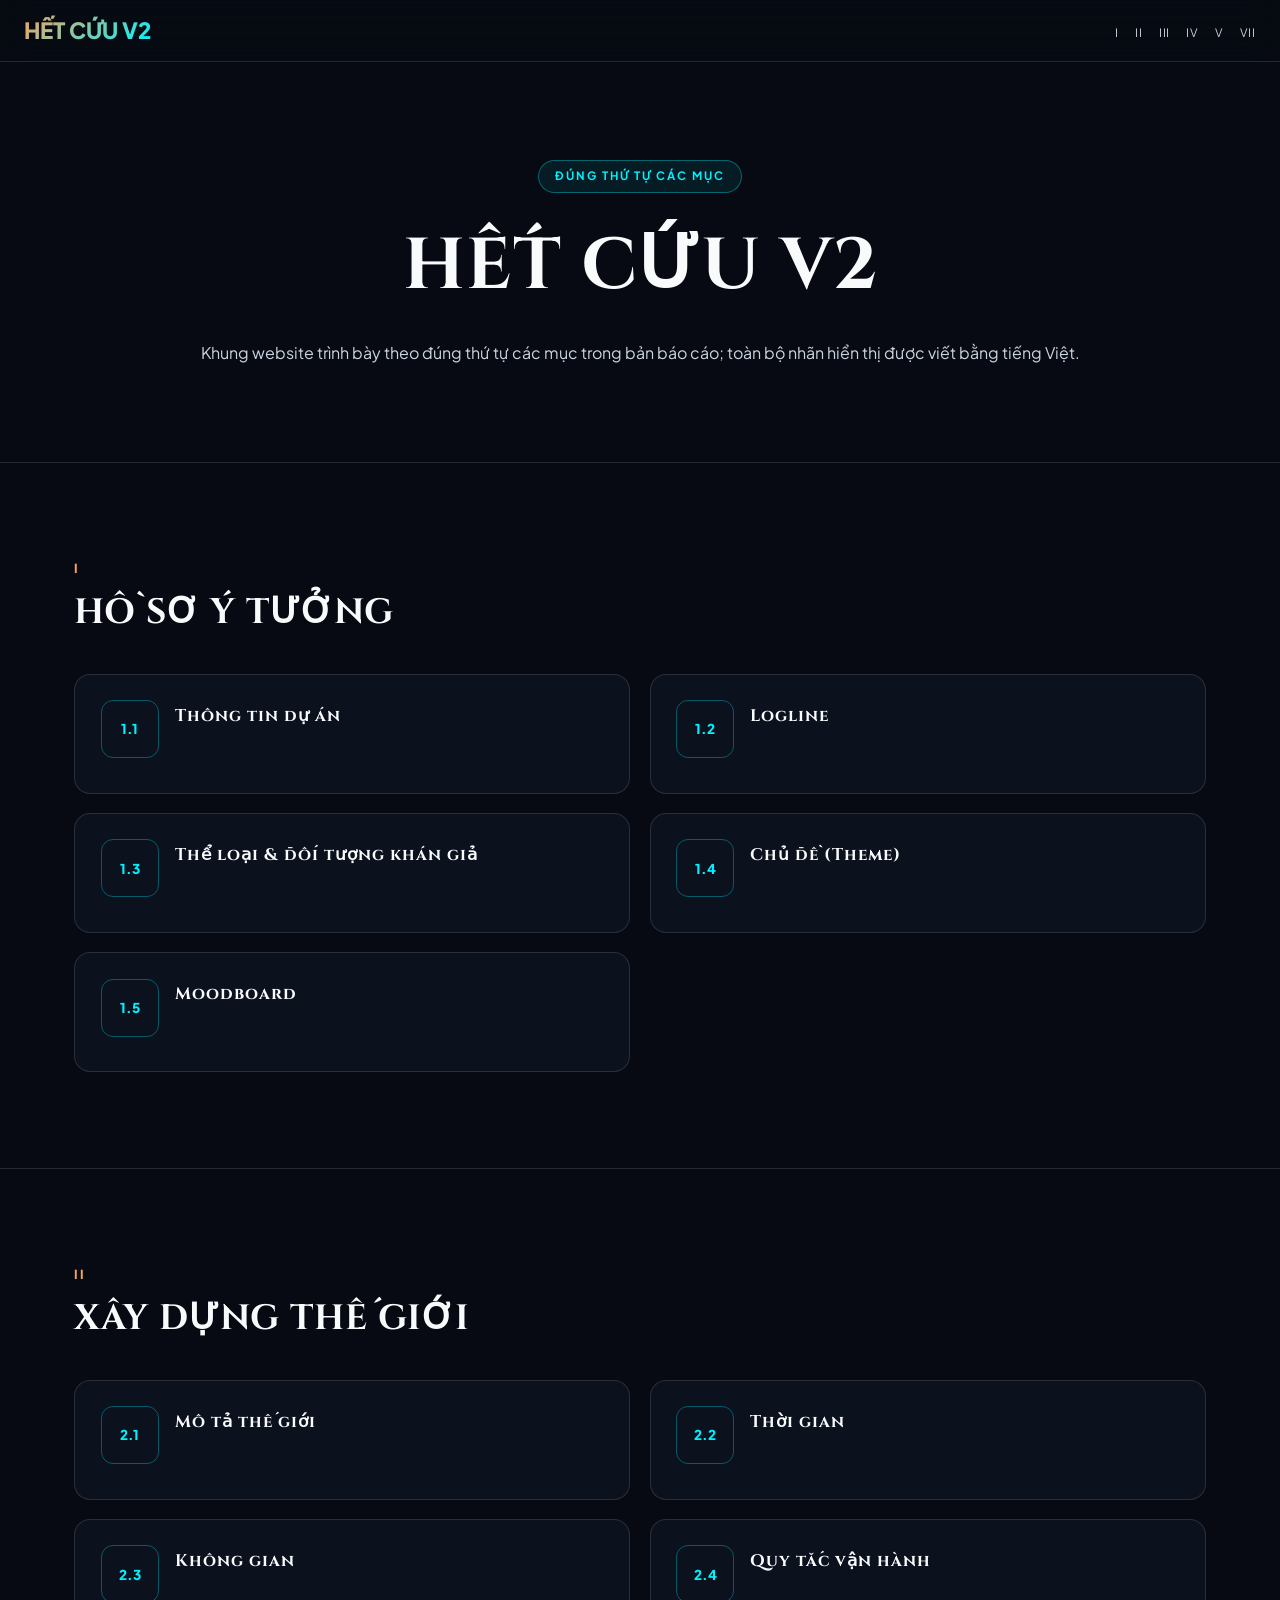
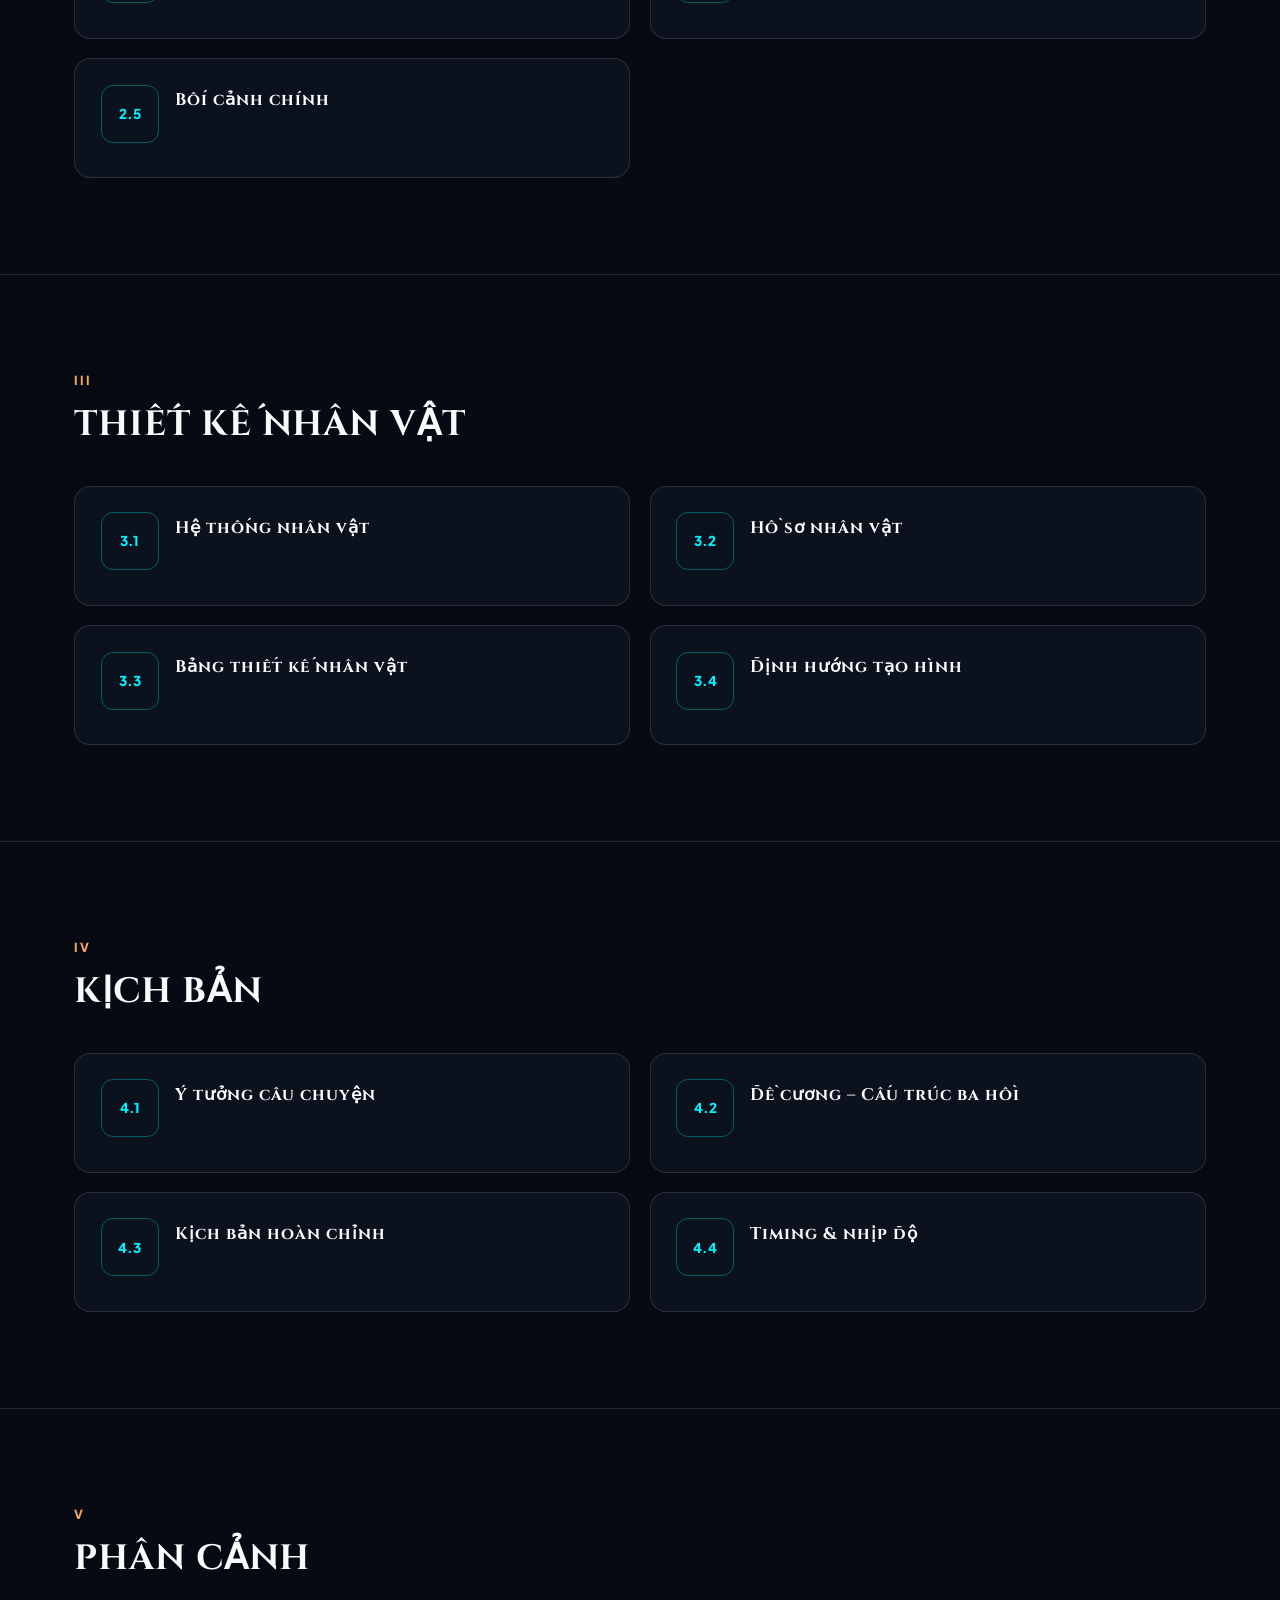
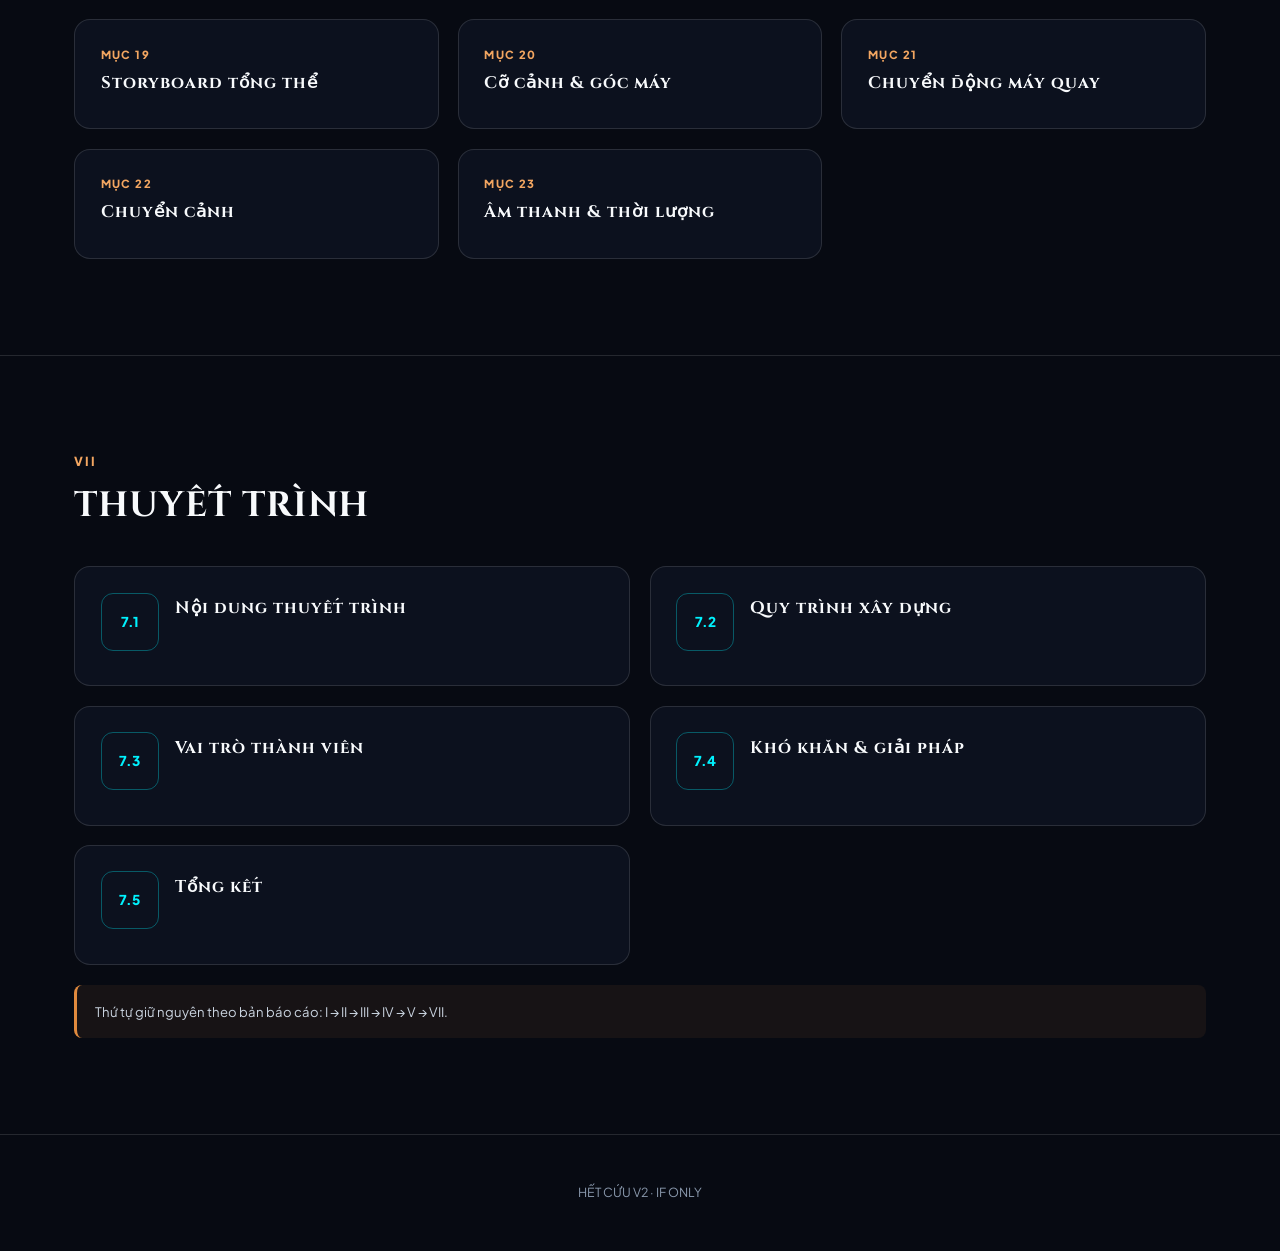
==== commit 89ef7ffd: "translate V2 visible headings to Vietnamese" ====
--- a/het-cuu-v2/index.html
+++ b/het-cuu-v2/index.html
@@ -54,9 +54,9 @@
 
 <header class="hero">
   <div class="container">
-    <span class="hero-tag">ĐÚNG THỨ TỰ ĐẦU MỤC</span>
+    <span class="hero-tag">ĐÚNG THỨ TỰ CÁC MỤC</span>
     <h1>HẾT CỨU V2</h1>
-    <p class="hero-sub">Khung website trình bày theo đúng thứ tự các mục trong bản báo cáo, chưa đặt nội dung chi tiết.</p>
+    <p class="hero-sub">Khung website trình bày theo đúng thứ tự các mục trong bản báo cáo; toàn bộ nhãn hiển thị được viết bằng tiếng Việt.</p>
   </div>
 </header>
 
@@ -77,7 +77,7 @@
 <section id="world">
 <div class="container">
   <div class="section-kicker">II</div>
-  <h2 class="section-title">WORLD BUILDING</h2>
+  <h2 class="section-title">XÂY DỰNG THẾ GIỚI</h2>
   <div class="section-grid">
     <article class="item"><div class="num">2.1</div><h3>Mô tả thế giới</h3></article>
     <article class="item"><div class="num">2.2</div><h3>Thời gian</h3></article>
@@ -94,8 +94,8 @@
   <h2 class="section-title">THIẾT KẾ NHÂN VẬT</h2>
   <div class="section-grid">
     <article class="item"><div class="num">3.1</div><h3>Hệ thống nhân vật</h3></article>
-    <article class="item"><div class="num">3.2</div><h3>Character Profile</h3></article>
-    <article class="item"><div class="num">3.3</div><h3>Character Sheet</h3></article>
+    <article class="item"><div class="num">3.2</div><h3>Hồ sơ nhân vật</h3></article>
+    <article class="item"><div class="num">3.3</div><h3>Bảng thiết kế nhân vật</h3></article>
     <article class="item"><div class="num">3.4</div><h3>Định hướng tạo hình</h3></article>
   </div>
 </div>
@@ -106,8 +106,8 @@
   <div class="section-kicker">IV</div>
   <h2 class="section-title">KỊCH BẢN</h2>
   <div class="section-grid">
-    <article class="item"><div class="num">4.1</div><h3>Story Concept</h3></article>
-    <article class="item"><div class="num">4.2</div><h3>Outline – Three Act Structure</h3></article>
+    <article class="item"><div class="num">4.1</div><h3>Ý tưởng câu chuyện</h3></article>
+    <article class="item"><div class="num">4.2</div><h3>Đề cương – Cấu trúc ba hồi</h3></article>
     <article class="item"><div class="num">4.3</div><h3>Kịch bản hoàn chỉnh</h3></article>
     <article class="item"><div class="num">4.4</div><h3>Timing & nhịp độ</h3></article>
   </div>
@@ -117,11 +117,11 @@
 <section id="storyboard">
 <div class="container">
   <div class="section-kicker">V</div>
-  <h2 class="section-title">STORYBOARD</h2>
+  <h2 class="section-title">PHÂN CẢNH</h2>
   <div class="section-grid three">
     <article class="item v-item"><div><div class="v-label">Mục 19</div><h3>Storyboard tổng thể</h3></div></article>
     <article class="item v-item"><div><div class="v-label">Mục 20</div><h3>Cỡ cảnh & góc máy</h3></div></article>
-    <article class="item v-item"><div><div class="v-label">Mục 21</div><h3>Camera Movement</h3></div></article>
+    <article class="item v-item"><div><div class="v-label">Mục 21</div><h3>Chuyển động máy quay</h3></div></article>
     <article class="item v-item"><div><div class="v-label">Mục 22</div><h3>Chuyển cảnh</h3></div></article>
     <article class="item v-item"><div><div class="v-label">Mục 23</div><h3>Âm thanh & thời lượng</h3></div></article>
   </div>
@@ -131,7 +131,7 @@
 <section id="pitching">
 <div class="container">
   <div class="section-kicker">VII</div>
-  <h2 class="section-title">PITCHING</h2>
+  <h2 class="section-title">THUYẾT TRÌNH</h2>
   <div class="section-grid">
     <article class="item"><div class="num">7.1</div><h3>Nội dung thuyết trình</h3></article>
     <article class="item"><div class="num">7.2</div><h3>Quy trình xây dựng</h3></article>
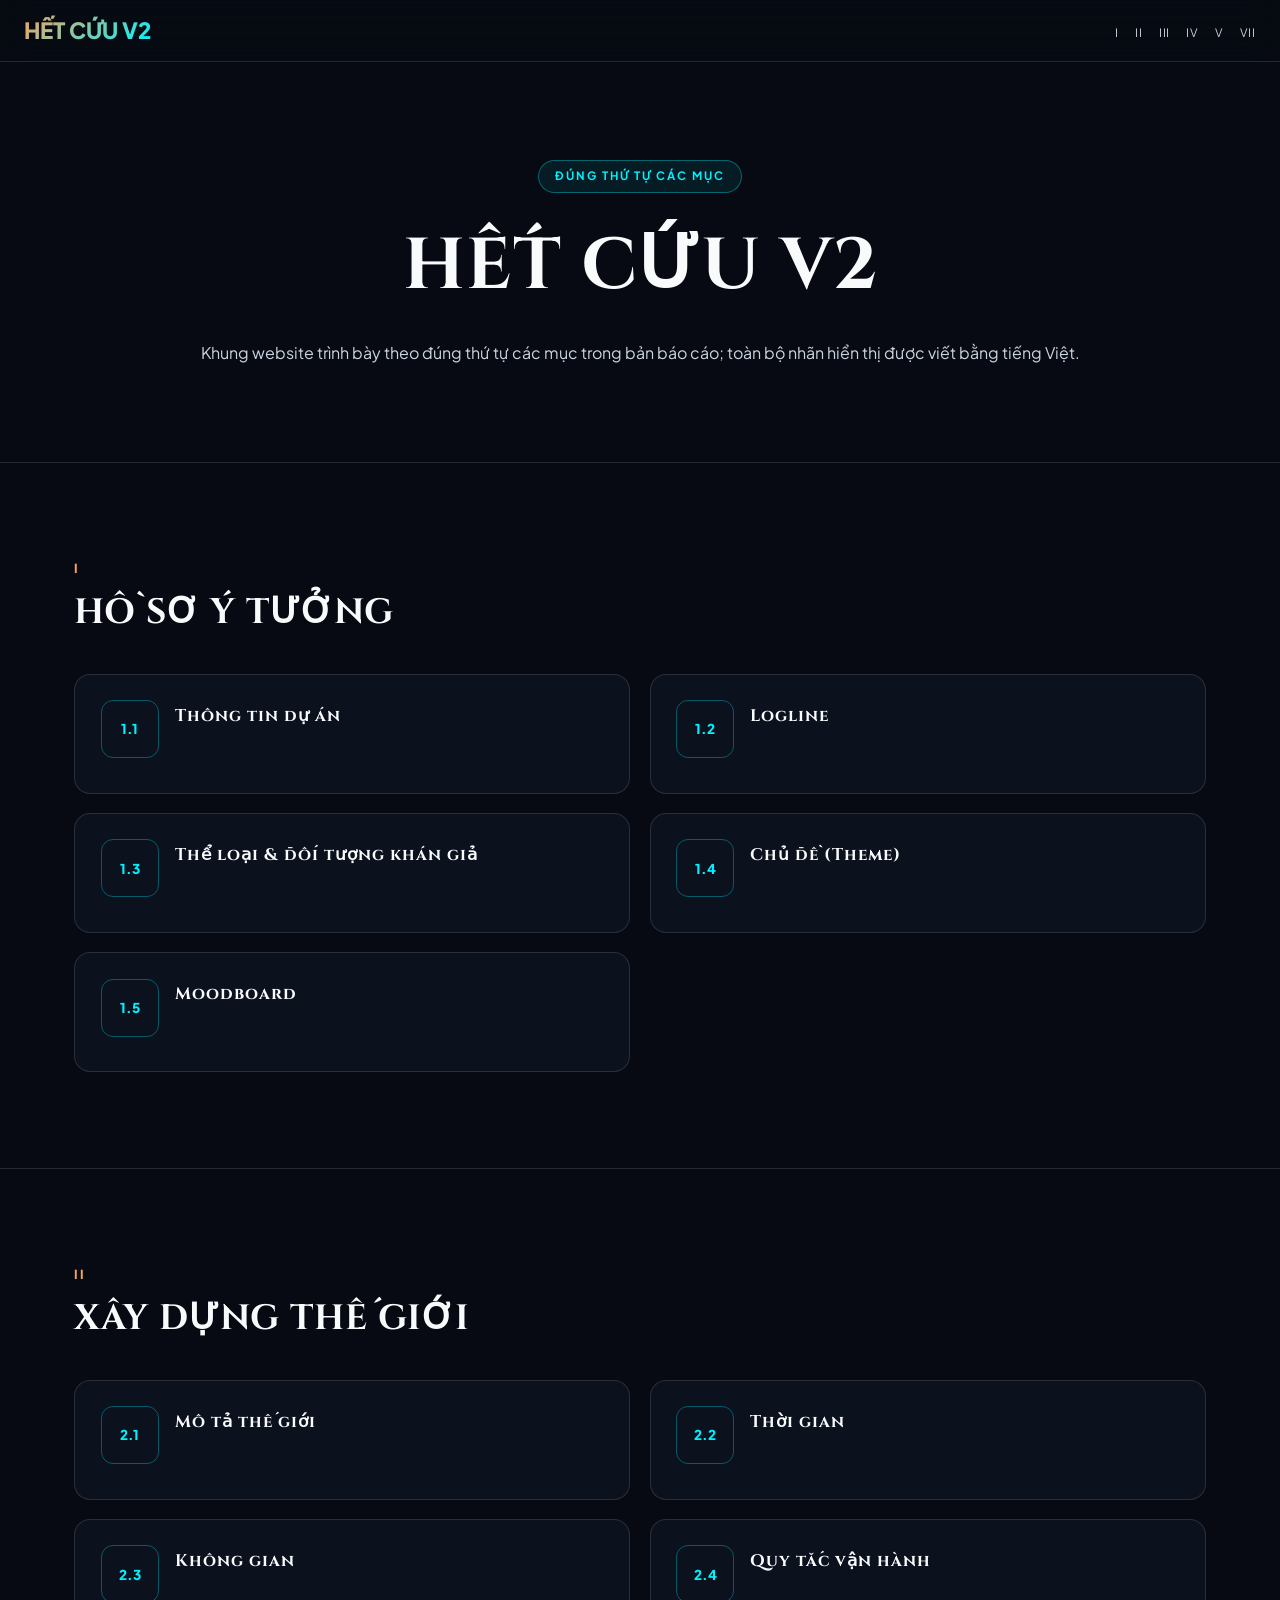
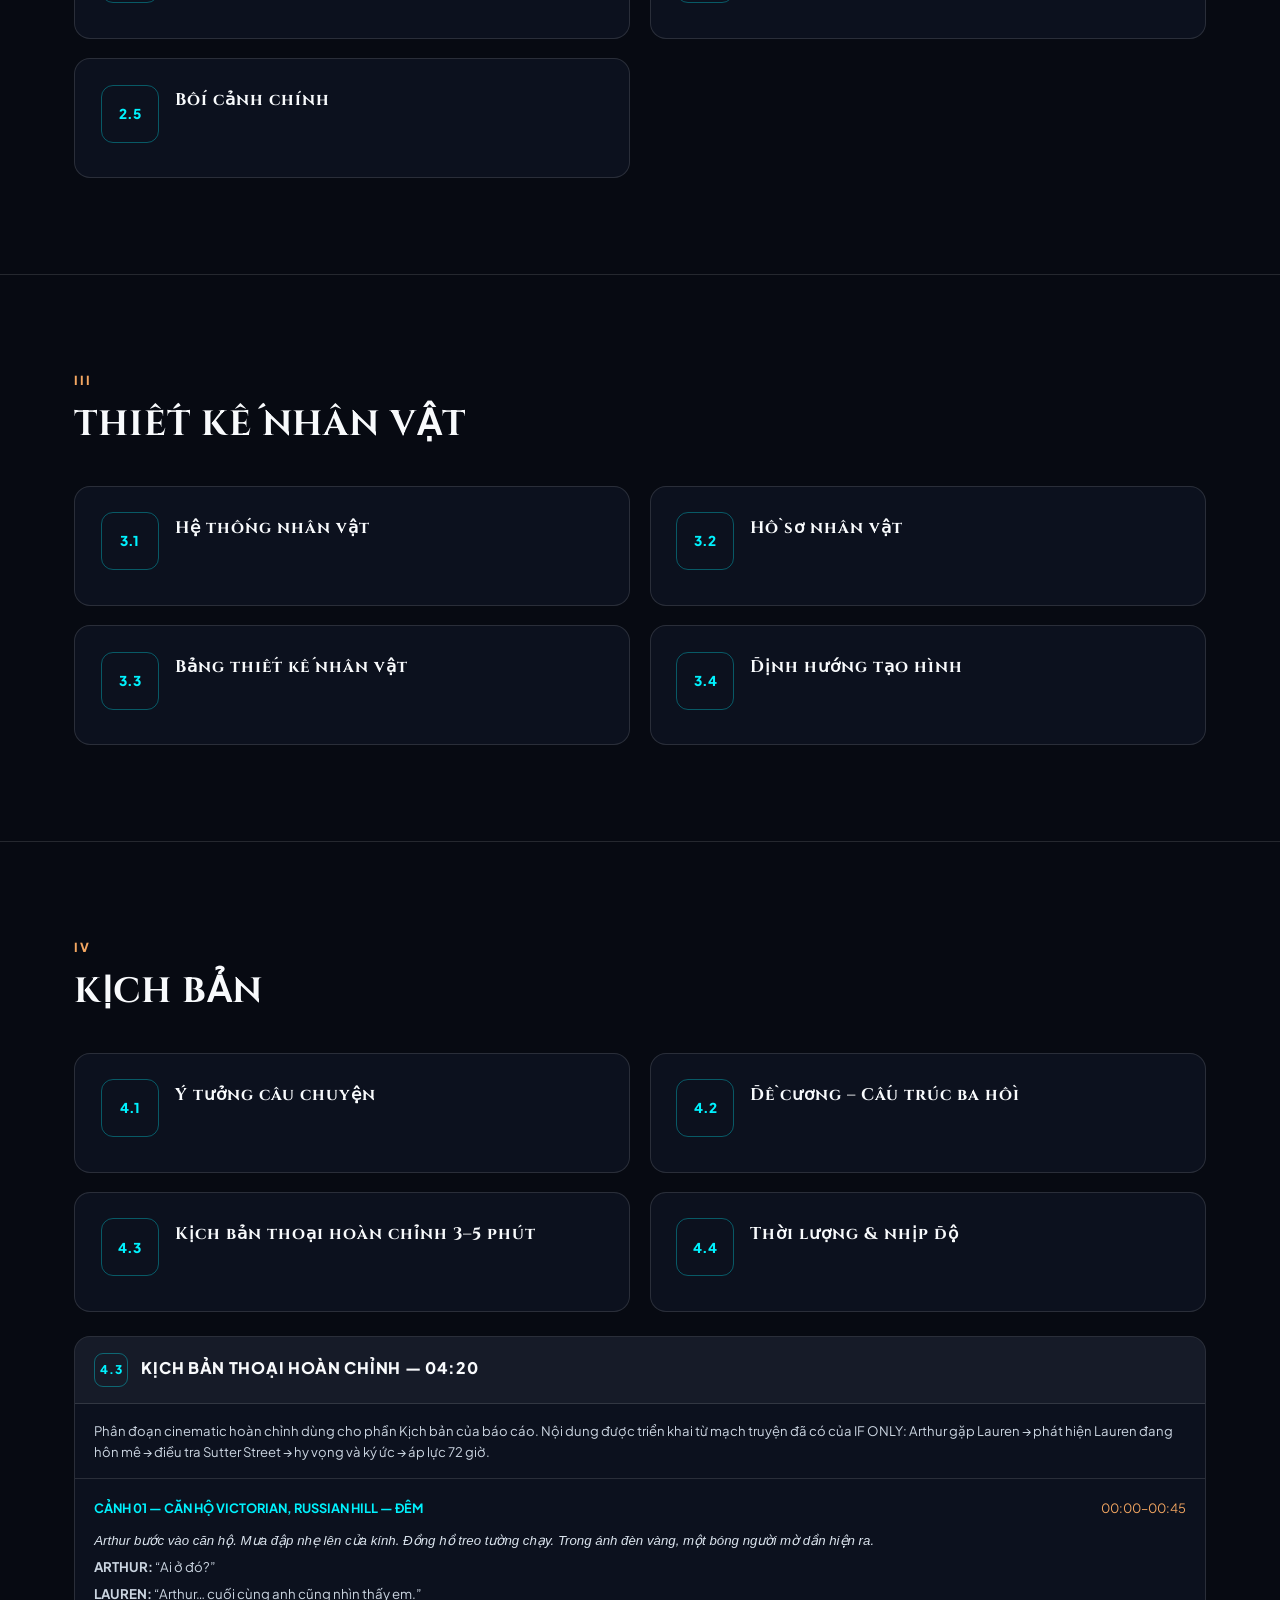
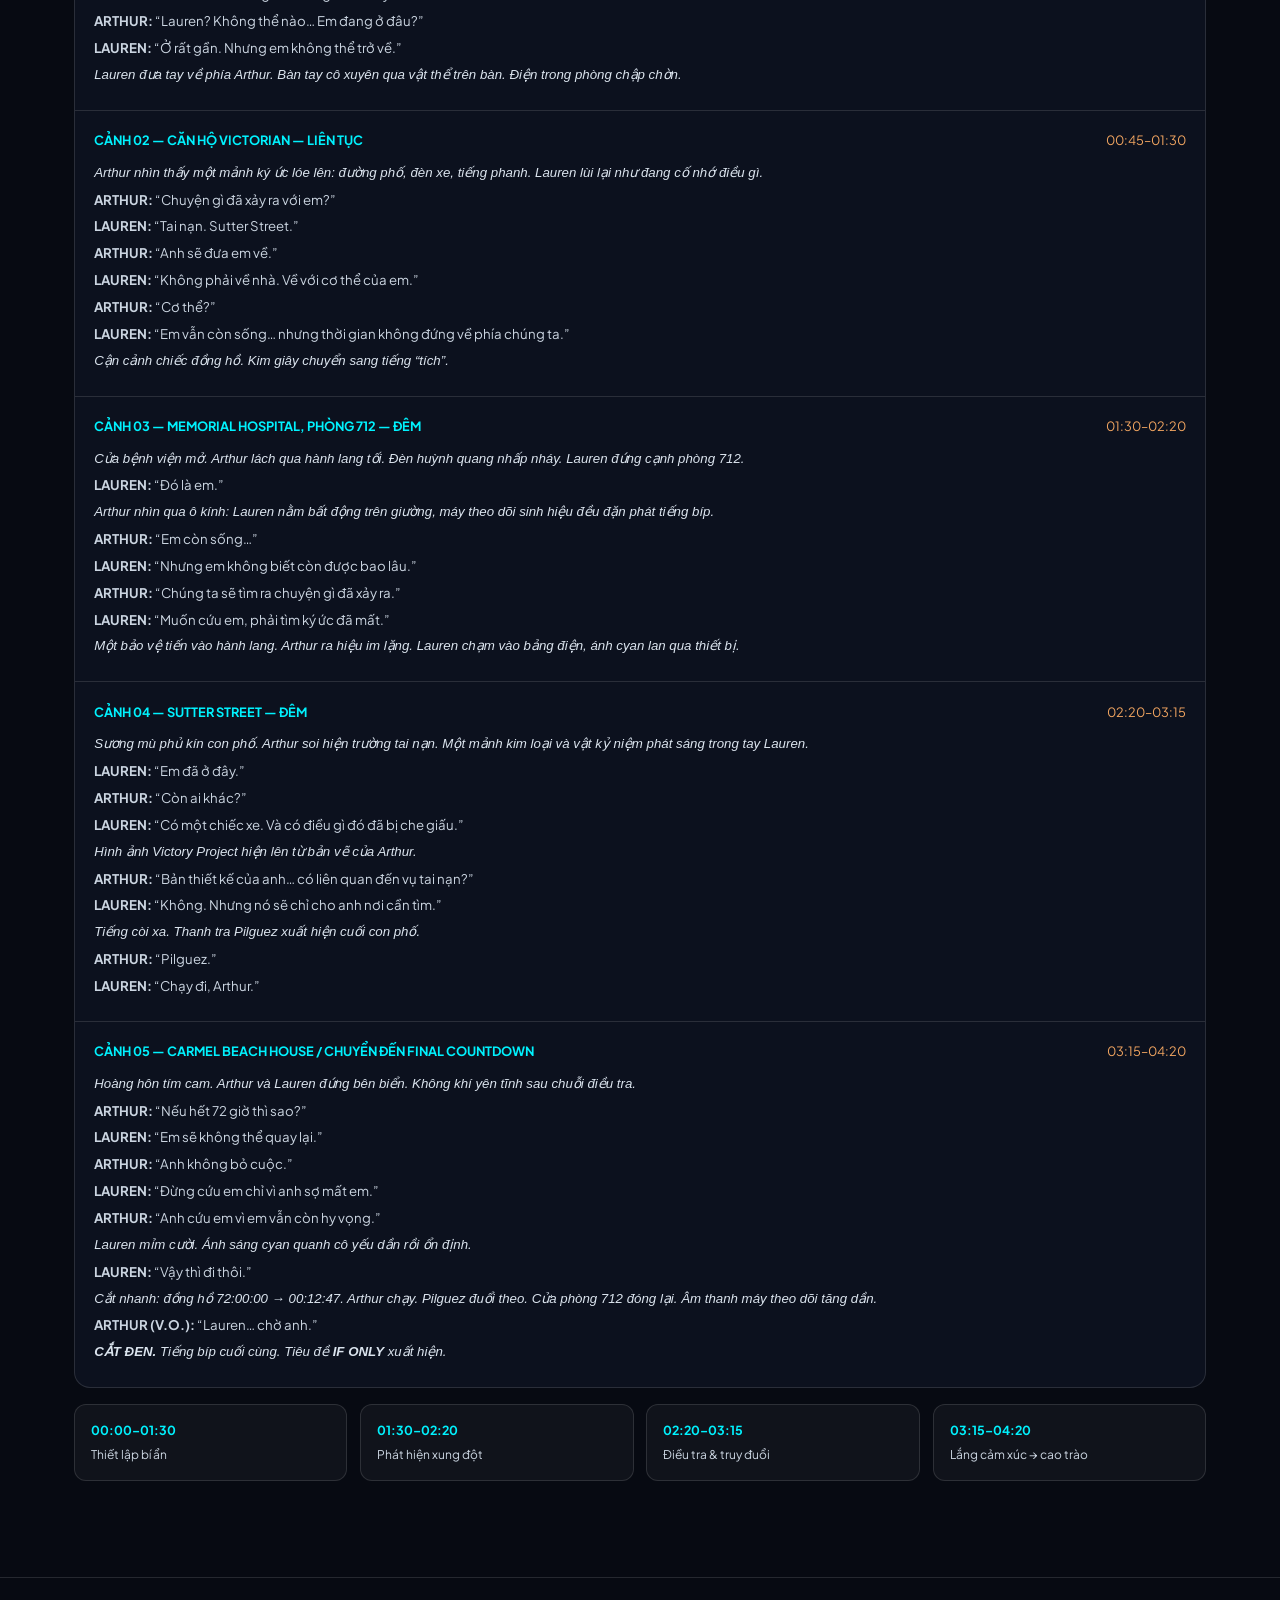
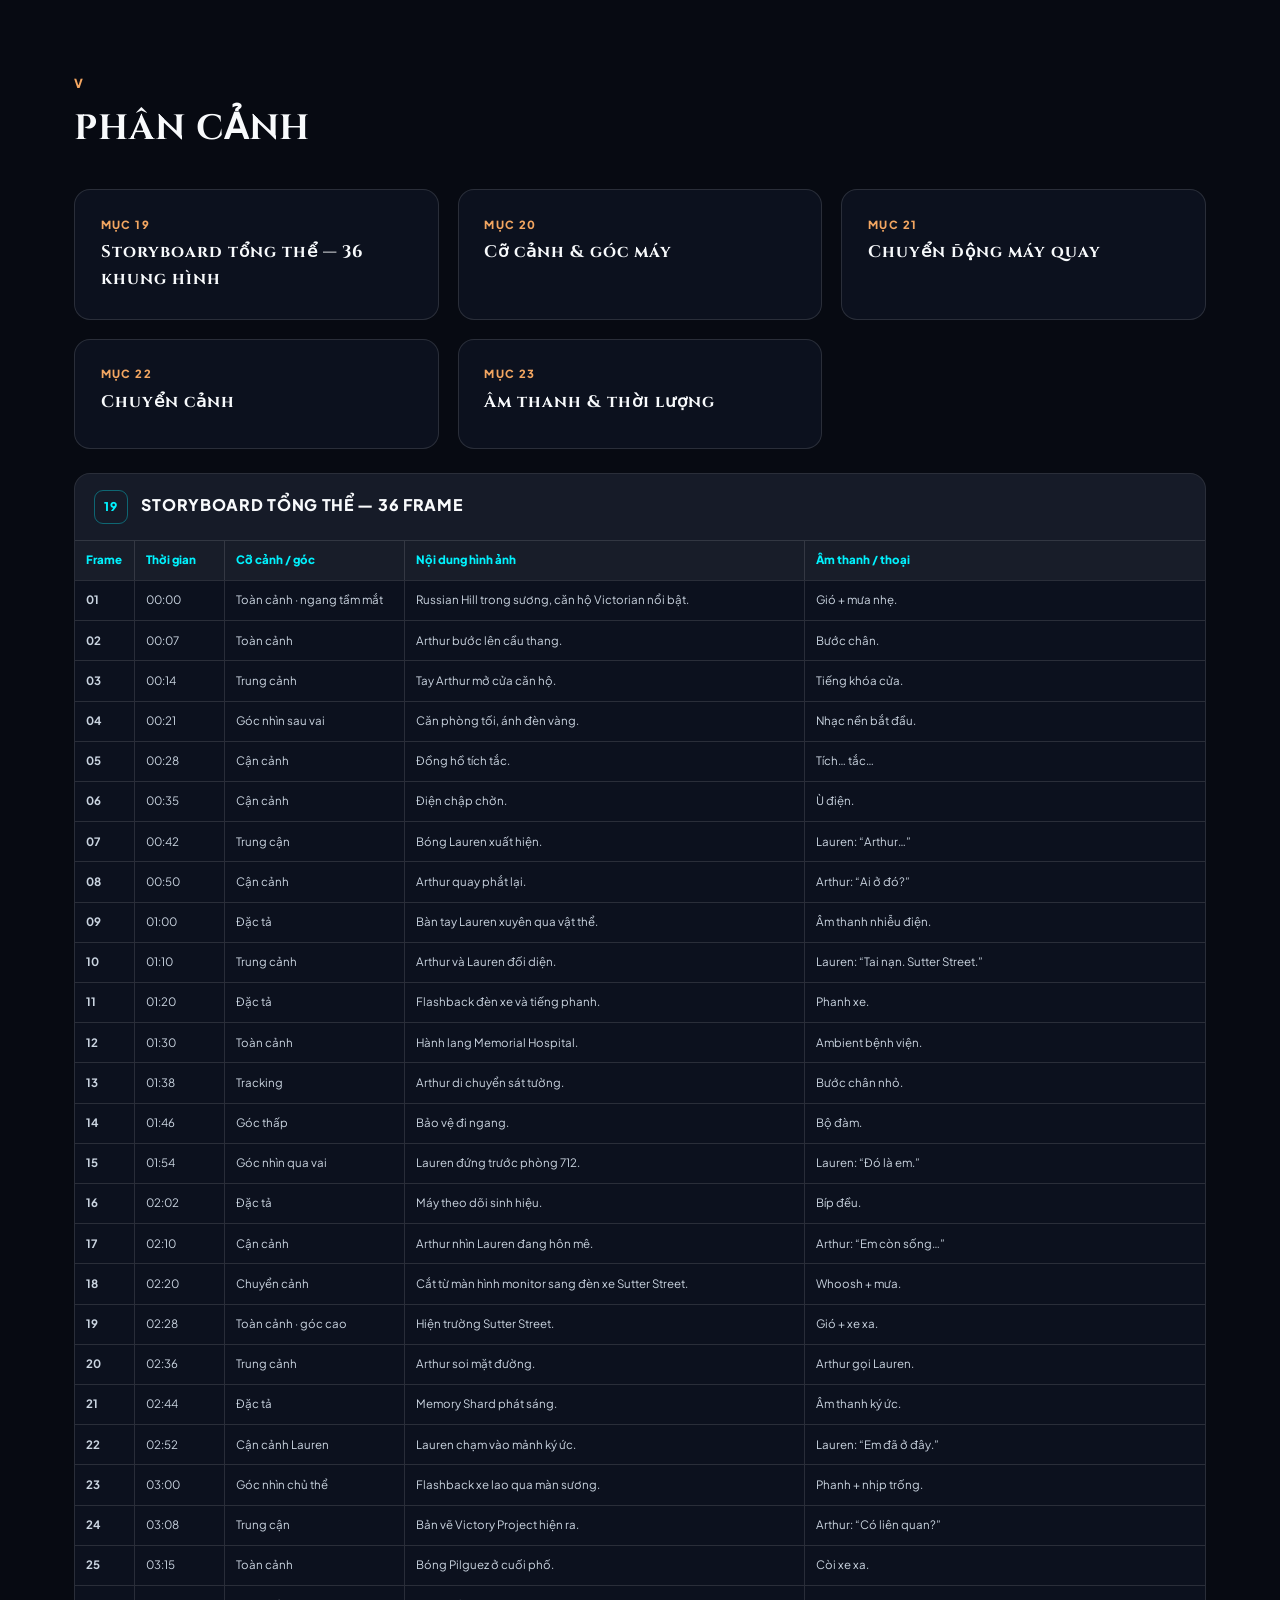
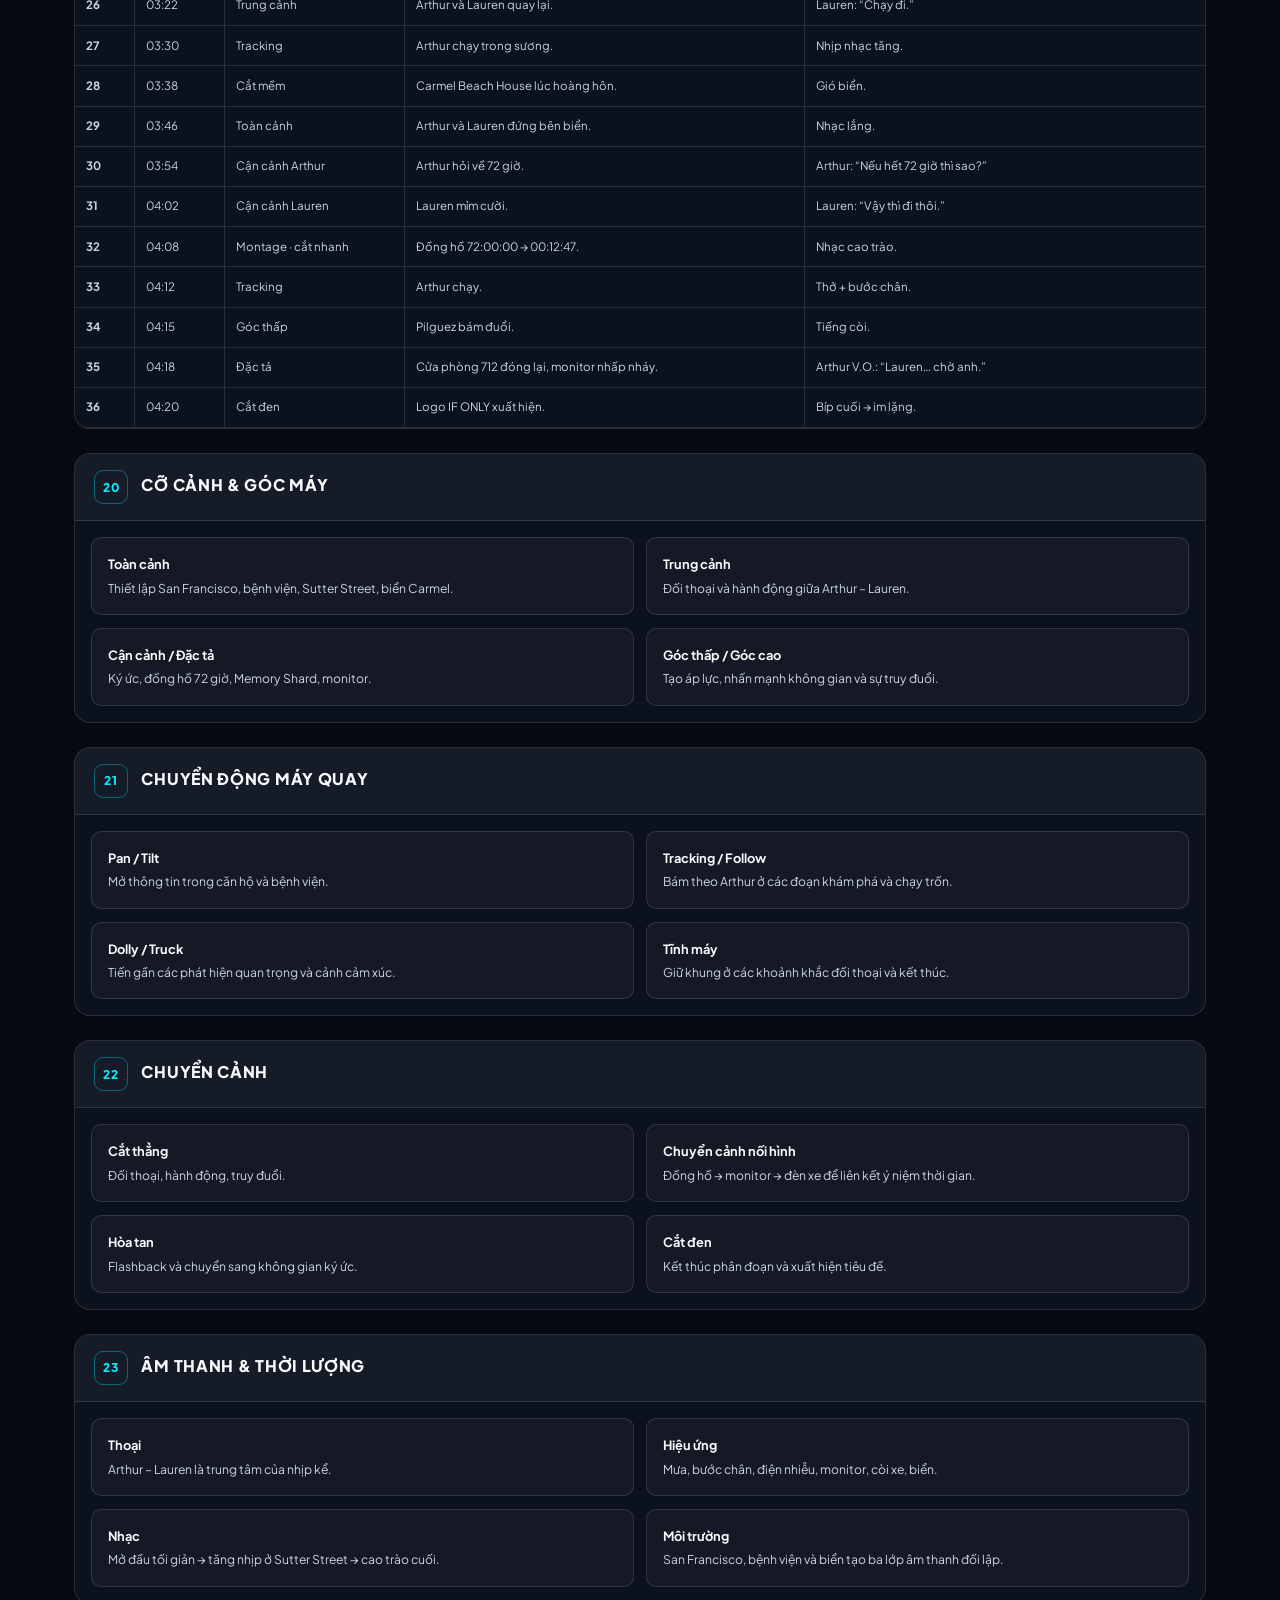
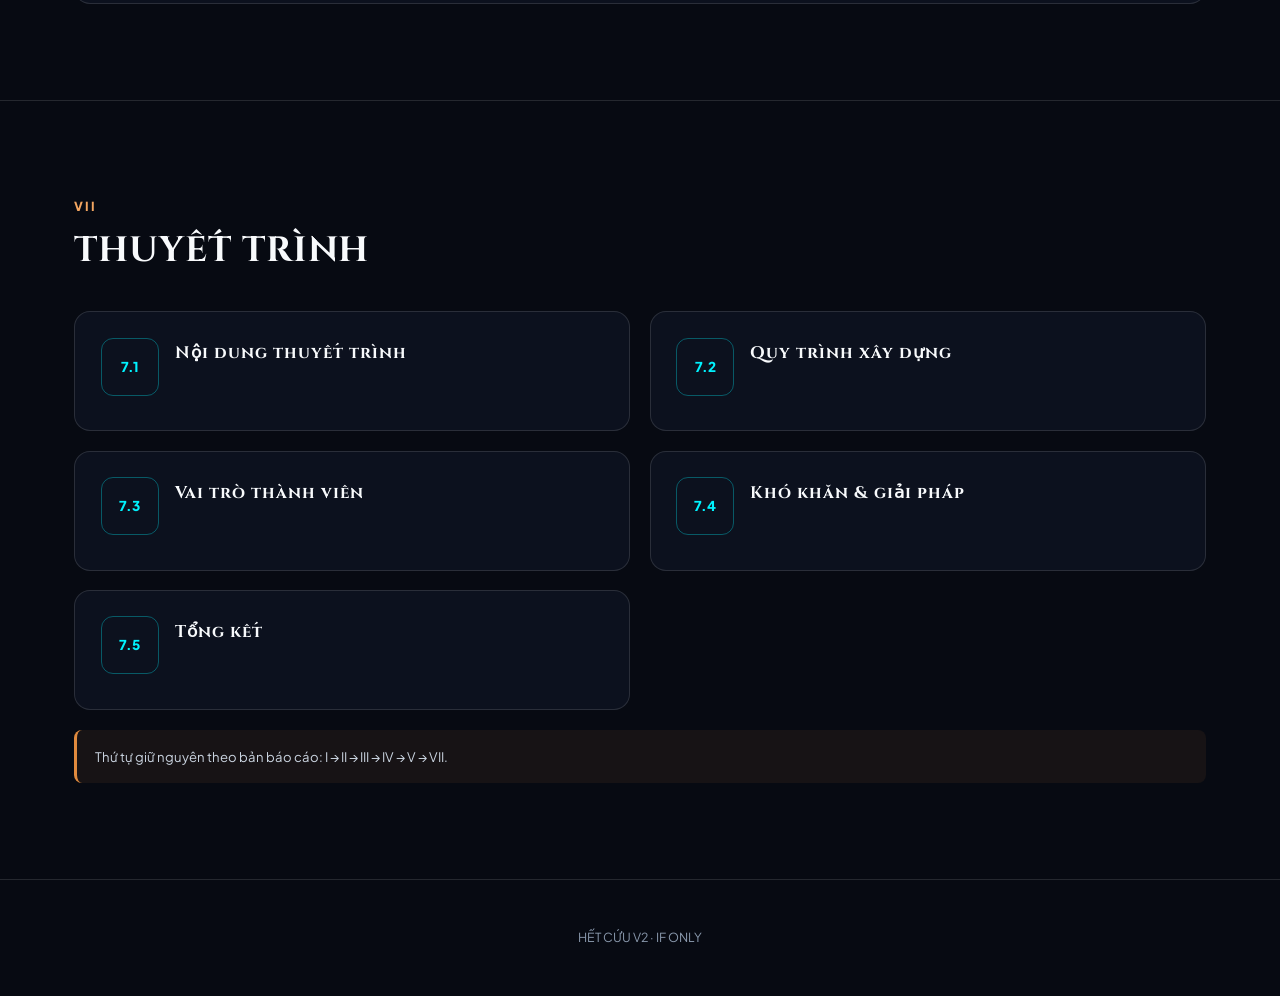
==== commit a8bc611d: "add complete dialogue script and 36-frame storyboard" ====
--- a/het-cuu-v2/index.html
+++ b/het-cuu-v2/index.html
@@ -36,6 +36,30 @@
 footer{padding:3rem 0;text-align:center;color:var(--grey);font-size:.78rem}
 @media(max-width:900px){.section-grid,.section-grid.three{grid-template-columns:1fr}}
 @media(max-width:800px){nav{align-items:flex-start;flex-direction:column}.nav-links{width:100%}.hero h1{font-size:3rem}.container{padding:0 1rem}}
+
+.detail-block{margin-top:1.5rem;border:1px solid var(--line);border-radius:16px;background:var(--card);overflow:hidden}
+.detail-title{padding:1rem 1.2rem;background:rgba(255,255,255,.045);border-bottom:1px solid var(--line);font-weight:800;letter-spacing:.7px}
+.detail-title span{display:inline-grid;place-items:center;width:34px;height:34px;margin-right:.6rem;border-radius:9px;border:1px solid rgba(0,242,254,.35);color:var(--cyan);font-size:.75rem}
+.script-note{padding:1rem 1.2rem;color:var(--muted);font-size:.82rem;border-bottom:1px solid var(--line)}
+.scene{padding:1.2rem;border-bottom:1px solid var(--line)}
+.scene:last-child{border-bottom:0}
+.scene-head{display:flex;justify-content:space-between;gap:1rem;margin-bottom:.7rem;color:var(--cyan);font-size:.8rem}
+.scene-head span{color:var(--warm2,#f3a661);white-space:nowrap}
+.scene p{font-size:.83rem;color:var(--muted);margin:.35rem 0}
+.scene .action{color:#dbe4ee;font-style:italic}
+.timing-strip{display:grid;grid-template-columns:repeat(4,1fr);gap:.8rem;margin-top:1rem}
+.timing-strip div{padding:1rem;border:1px solid var(--line);border-radius:12px;background:rgba(255,255,255,.04)}
+.timing-strip b{display:block;color:var(--cyan);font-size:.78rem}
+.timing-strip span{display:block;color:var(--muted);font-size:.75rem;margin-top:.25rem}
+.storyboard-table{overflow:auto}
+.sb-row{display:grid;grid-template-columns:60px 90px 180px minmax(290px,1fr) minmax(220px,1fr);gap:0;border-bottom:1px solid var(--line);min-width:1000px}
+.sb-row>*{padding:.65rem .7rem;border-right:1px solid var(--line);font-size:.72rem;color:var(--muted)}
+.sb-row>*:last-child{border-right:0}
+.sb-head>*{background:rgba(255,255,255,.05);color:var(--cyan);font-weight:800}
+.mini-grid{display:grid;grid-template-columns:repeat(2,1fr);gap:.8rem;padding:1rem}
+.mini-grid>div{padding:1rem;border:1px solid var(--line);border-radius:10px;background:rgba(255,255,255,.035)}
+.mini-grid b{display:block;color:var(--text);font-size:.8rem;margin-bottom:.25rem}
+.mini-grid span{display:block;color:var(--muted);font-size:.76rem}
 </style>
 </head>
 <body>
@@ -105,11 +129,87 @@
 <div class="container">
   <div class="section-kicker">IV</div>
   <h2 class="section-title">KỊCH BẢN</h2>
+
   <div class="section-grid">
     <article class="item"><div class="num">4.1</div><h3>Ý tưởng câu chuyện</h3></article>
     <article class="item"><div class="num">4.2</div><h3>Đề cương – Cấu trúc ba hồi</h3></article>
-    <article class="item"><div class="num">4.3</div><h3>Kịch bản hoàn chỉnh</h3></article>
-    <article class="item"><div class="num">4.4</div><h3>Timing & nhịp độ</h3></article>
+    <article class="item script-main"><div class="num">4.3</div><h3>Kịch bản thoại hoàn chỉnh 3–5 phút</h3></article>
+    <article class="item"><div class="num">4.4</div><h3>Thời lượng & nhịp độ</h3></article>
+  </div>
+
+  <div class="detail-block">
+    <div class="detail-title"><span>4.3</span> KỊCH BẢN THOẠI HOÀN CHỈNH — 04:20</div>
+    <div class="script-note">Phân đoạn cinematic hoàn chỉnh dùng cho phần Kịch bản của báo cáo. Nội dung được triển khai từ mạch truyện đã có của IF ONLY: Arthur gặp Lauren → phát hiện Lauren đang hôn mê → điều tra Sutter Street → hy vọng và ký ức → áp lực 72 giờ.</div>
+
+    <div class="scene">
+      <div class="scene-head"><b>CẢNH 01 — CĂN HỘ VICTORIAN, RUSSIAN HILL — ĐÊM</b><span>00:00–00:45</span></div>
+      <p class="action">Arthur bước vào căn hộ. Mưa đập nhẹ lên cửa kính. Đồng hồ treo tường chạy. Trong ánh đèn vàng, một bóng người mờ dần hiện ra.</p>
+      <p><b>ARTHUR:</b> “Ai ở đó?”</p>
+      <p><b>LAUREN:</b> “Arthur… cuối cùng anh cũng nhìn thấy em.”</p>
+      <p><b>ARTHUR:</b> “Lauren? Không thể nào… Em đang ở đâu?”</p>
+      <p><b>LAUREN:</b> “Ở rất gần. Nhưng em không thể trở về.”</p>
+      <p class="action">Lauren đưa tay về phía Arthur. Bàn tay cô xuyên qua vật thể trên bàn. Điện trong phòng chập chờn.</p>
+    </div>
+
+    <div class="scene">
+      <div class="scene-head"><b>CẢNH 02 — CĂN HỘ VICTORIAN — LIÊN TỤC</b><span>00:45–01:30</span></div>
+      <p class="action">Arthur nhìn thấy một mảnh ký ức lóe lên: đường phố, đèn xe, tiếng phanh. Lauren lùi lại như đang cố nhớ điều gì.</p>
+      <p><b>ARTHUR:</b> “Chuyện gì đã xảy ra với em?”</p>
+      <p><b>LAUREN:</b> “Tai nạn. Sutter Street.”</p>
+      <p><b>ARTHUR:</b> “Anh sẽ đưa em về.”</p>
+      <p><b>LAUREN:</b> “Không phải về nhà. Về với cơ thể của em.”</p>
+      <p><b>ARTHUR:</b> “Cơ thể?”</p>
+      <p><b>LAUREN:</b> “Em vẫn còn sống… nhưng thời gian không đứng về phía chúng ta.”</p>
+      <p class="action">Cận cảnh chiếc đồng hồ. Kim giây chuyển sang tiếng “tích”.</p>
+    </div>
+
+    <div class="scene">
+      <div class="scene-head"><b>CẢNH 03 — MEMORIAL HOSPITAL, PHÒNG 712 — ĐÊM</b><span>01:30–02:20</span></div>
+      <p class="action">Cửa bệnh viện mở. Arthur lách qua hành lang tối. Đèn huỳnh quang nhấp nháy. Lauren đứng cạnh phòng 712.</p>
+      <p><b>LAUREN:</b> “Đó là em.”</p>
+      <p class="action">Arthur nhìn qua ô kính: Lauren nằm bất động trên giường, máy theo dõi sinh hiệu đều đặn phát tiếng bíp.</p>
+      <p><b>ARTHUR:</b> “Em còn sống…”</p>
+      <p><b>LAUREN:</b> “Nhưng em không biết còn được bao lâu.”</p>
+      <p><b>ARTHUR:</b> “Chúng ta sẽ tìm ra chuyện gì đã xảy ra.”</p>
+      <p><b>LAUREN:</b> “Muốn cứu em, phải tìm ký ức đã mất.”</p>
+      <p class="action">Một bảo vệ tiến vào hành lang. Arthur ra hiệu im lặng. Lauren chạm vào bảng điện, ánh cyan lan qua thiết bị.</p>
+    </div>
+
+    <div class="scene">
+      <div class="scene-head"><b>CẢNH 04 — SUTTER STREET — ĐÊM</b><span>02:20–03:15</span></div>
+      <p class="action">Sương mù phủ kín con phố. Arthur soi hiện trường tai nạn. Một mảnh kim loại và vật kỷ niệm phát sáng trong tay Lauren.</p>
+      <p><b>LAUREN:</b> “Em đã ở đây.”</p>
+      <p><b>ARTHUR:</b> “Còn ai khác?”</p>
+      <p><b>LAUREN:</b> “Có một chiếc xe. Và có điều gì đó đã bị che giấu.”</p>
+      <p class="action">Hình ảnh Victory Project hiện lên từ bản vẽ của Arthur.</p>
+      <p><b>ARTHUR:</b> “Bản thiết kế của anh… có liên quan đến vụ tai nạn?”</p>
+      <p><b>LAUREN:</b> “Không. Nhưng nó sẽ chỉ cho anh nơi cần tìm.”</p>
+      <p class="action">Tiếng còi xa. Thanh tra Pilguez xuất hiện cuối con phố.</p>
+      <p><b>ARTHUR:</b> “Pilguez.”</p>
+      <p><b>LAUREN:</b> “Chạy đi, Arthur.”</p>
+    </div>
+
+    <div class="scene">
+      <div class="scene-head"><b>CẢNH 05 — CARMEL BEACH HOUSE / CHUYỂN ĐẾN FINAL COUNTDOWN</b><span>03:15–04:20</span></div>
+      <p class="action">Hoàng hôn tím cam. Arthur và Lauren đứng bên biển. Không khí yên tĩnh sau chuỗi điều tra.</p>
+      <p><b>ARTHUR:</b> “Nếu hết 72 giờ thì sao?”</p>
+      <p><b>LAUREN:</b> “Em sẽ không thể quay lại.”</p>
+      <p><b>ARTHUR:</b> “Anh không bỏ cuộc.”</p>
+      <p><b>LAUREN:</b> “Đừng cứu em chỉ vì anh sợ mất em.”</p>
+      <p><b>ARTHUR:</b> “Anh cứu em vì em vẫn còn hy vọng.”</p>
+      <p class="action">Lauren mỉm cười. Ánh sáng cyan quanh cô yếu dần rồi ổn định.</p>
+      <p><b>LAUREN:</b> “Vậy thì đi thôi.”</p>
+      <p class="action">Cắt nhanh: đồng hồ 72:00:00 → 00:12:47. Arthur chạy. Pilguez đuổi theo. Cửa phòng 712 đóng lại. Âm thanh máy theo dõi tăng dần.</p>
+      <p><b>ARTHUR (V.O.):</b> “Lauren… chờ anh.”</p>
+      <p class="action"><b>CẮT ĐEN.</b> Tiếng bíp cuối cùng. Tiêu đề <b>IF ONLY</b> xuất hiện.</p>
+    </div>
+  </div>
+
+  <div class="timing-strip">
+    <div><b>00:00–01:30</b><span>Thiết lập bí ẩn</span></div>
+    <div><b>01:30–02:20</b><span>Phát hiện xung đột</span></div>
+    <div><b>02:20–03:15</b><span>Điều tra & truy đuổi</span></div>
+    <div><b>03:15–04:20</b><span>Lắng cảm xúc → cao trào</span></div>
   </div>
 </div>
 </section>
@@ -118,12 +218,96 @@
 <div class="container">
   <div class="section-kicker">V</div>
   <h2 class="section-title">PHÂN CẢNH</h2>
+
   <div class="section-grid three">
-    <article class="item v-item"><div><div class="v-label">Mục 19</div><h3>Storyboard tổng thể</h3></div></article>
+    <article class="item v-item storyboard-main"><div><div class="v-label">Mục 19</div><h3>Storyboard tổng thể — 36 khung hình</h3></div></article>
     <article class="item v-item"><div><div class="v-label">Mục 20</div><h3>Cỡ cảnh & góc máy</h3></div></article>
     <article class="item v-item"><div><div class="v-label">Mục 21</div><h3>Chuyển động máy quay</h3></div></article>
     <article class="item v-item"><div><div class="v-label">Mục 22</div><h3>Chuyển cảnh</h3></div></article>
     <article class="item v-item"><div><div class="v-label">Mục 23</div><h3>Âm thanh & thời lượng</h3></div></article>
+  </div>
+
+  <div class="detail-block">
+    <div class="detail-title"><span>19</span> STORYBOARD TỔNG THỂ — 36 FRAME</div>
+    <div class="storyboard-table">
+      <div class="sb-row sb-head"><b>Frame</b><b>Thời gian</b><b>Cỡ cảnh / góc</b><b>Nội dung hình ảnh</b><b>Âm thanh / thoại</b></div>
+      <div class="sb-row"><b>01</b><span>00:00</span><span>Toàn cảnh · ngang tầm mắt</span><span>Russian Hill trong sương, căn hộ Victorian nổi bật.</span><span>Gió + mưa nhẹ.</span></div>
+      <div class="sb-row"><b>02</b><span>00:07</span><span>Toàn cảnh</span><span>Arthur bước lên cầu thang.</span><span>Bước chân.</span></div>
+      <div class="sb-row"><b>03</b><span>00:14</span><span>Trung cảnh</span><span>Tay Arthur mở cửa căn hộ.</span><span>Tiếng khóa cửa.</span></div>
+      <div class="sb-row"><b>04</b><span>00:21</span><span>Góc nhìn sau vai</span><span>Căn phòng tối, ánh đèn vàng.</span><span>Nhạc nền bắt đầu.</span></div>
+      <div class="sb-row"><b>05</b><span>00:28</span><span>Cận cảnh</span><span>Đồng hồ tích tắc.</span><span>Tích… tắc…</span></div>
+      <div class="sb-row"><b>06</b><span>00:35</span><span>Cận cảnh</span><span>Điện chập chờn.</span><span>Ù điện.</span></div>
+      <div class="sb-row"><b>07</b><span>00:42</span><span>Trung cận</span><span>Bóng Lauren xuất hiện.</span><span>Lauren: “Arthur…”</span></div>
+      <div class="sb-row"><b>08</b><span>00:50</span><span>Cận cảnh</span><span>Arthur quay phắt lại.</span><span>Arthur: “Ai ở đó?”</span></div>
+      <div class="sb-row"><b>09</b><span>01:00</span><span>Đặc tả</span><span>Bàn tay Lauren xuyên qua vật thể.</span><span>Âm thanh nhiễu điện.</span></div>
+      <div class="sb-row"><b>10</b><span>01:10</span><span>Trung cảnh</span><span>Arthur và Lauren đối diện.</span><span>Lauren: “Tai nạn. Sutter Street.”</span></div>
+      <div class="sb-row"><b>11</b><span>01:20</span><span>Đặc tả</span><span>Flashback đèn xe và tiếng phanh.</span><span>Phanh xe.</span></div>
+      <div class="sb-row"><b>12</b><span>01:30</span><span>Toàn cảnh</span><span>Hành lang Memorial Hospital.</span><span>Ambient bệnh viện.</span></div>
+      <div class="sb-row"><b>13</b><span>01:38</span><span>Tracking</span><span>Arthur di chuyển sát tường.</span><span>Bước chân nhỏ.</span></div>
+      <div class="sb-row"><b>14</b><span>01:46</span><span>Góc thấp</span><span>Bảo vệ đi ngang.</span><span>Bộ đàm.</span></div>
+      <div class="sb-row"><b>15</b><span>01:54</span><span>Góc nhìn qua vai</span><span>Lauren đứng trước phòng 712.</span><span>Lauren: “Đó là em.”</span></div>
+      <div class="sb-row"><b>16</b><span>02:02</span><span>Đặc tả</span><span>Máy theo dõi sinh hiệu.</span><span>Bíp đều.</span></div>
+      <div class="sb-row"><b>17</b><span>02:10</span><span>Cận cảnh</span><span>Arthur nhìn Lauren đang hôn mê.</span><span>Arthur: “Em còn sống…”</span></div>
+      <div class="sb-row"><b>18</b><span>02:20</span><span>Chuyển cảnh</span><span>Cắt từ màn hình monitor sang đèn xe Sutter Street.</span><span>Whoosh + mưa.</span></div>
+      <div class="sb-row"><b>19</b><span>02:28</span><span>Toàn cảnh · góc cao</span><span>Hiện trường Sutter Street.</span><span>Gió + xe xa.</span></div>
+      <div class="sb-row"><b>20</b><span>02:36</span><span>Trung cảnh</span><span>Arthur soi mặt đường.</span><span>Arthur gọi Lauren.</span></div>
+      <div class="sb-row"><b>21</b><span>02:44</span><span>Đặc tả</span><span>Memory Shard phát sáng.</span><span>Âm thanh ký ức.</span></div>
+      <div class="sb-row"><b>22</b><span>02:52</span><span>Cận cảnh Lauren</span><span>Lauren chạm vào mảnh ký ức.</span><span>Lauren: “Em đã ở đây.”</span></div>
+      <div class="sb-row"><b>23</b><span>03:00</span><span>Góc nhìn chủ thể</span><span>Flashback xe lao qua màn sương.</span><span>Phanh + nhịp trống.</span></div>
+      <div class="sb-row"><b>24</b><span>03:08</span><span>Trung cận</span><span>Bản vẽ Victory Project hiện ra.</span><span>Arthur: “Có liên quan?”</span></div>
+      <div class="sb-row"><b>25</b><span>03:15</span><span>Toàn cảnh</span><span>Bóng Pilguez ở cuối phố.</span><span>Còi xe xa.</span></div>
+      <div class="sb-row"><b>26</b><span>03:22</span><span>Trung cảnh</span><span>Arthur và Lauren quay lại.</span><span>Lauren: “Chạy đi.”</span></div>
+      <div class="sb-row"><b>27</b><span>03:30</span><span>Tracking</span><span>Arthur chạy trong sương.</span><span>Nhịp nhạc tăng.</span></div>
+      <div class="sb-row"><b>28</b><span>03:38</span><span>Cắt mềm</span><span>Carmel Beach House lúc hoàng hôn.</span><span>Gió biển.</span></div>
+      <div class="sb-row"><b>29</b><span>03:46</span><span>Toàn cảnh</span><span>Arthur và Lauren đứng bên biển.</span><span>Nhạc lắng.</span></div>
+      <div class="sb-row"><b>30</b><span>03:54</span><span>Cận cảnh Arthur</span><span>Arthur hỏi về 72 giờ.</span><span>Arthur: “Nếu hết 72 giờ thì sao?”</span></div>
+      <div class="sb-row"><b>31</b><span>04:02</span><span>Cận cảnh Lauren</span><span>Lauren mỉm cười.</span><span>Lauren: “Vậy thì đi thôi.”</span></div>
+      <div class="sb-row"><b>32</b><span>04:08</span><span>Montage · cắt nhanh</span><span>Đồng hồ 72:00:00 → 00:12:47.</span><span>Nhạc cao trào.</span></div>
+      <div class="sb-row"><b>33</b><span>04:12</span><span>Tracking</span><span>Arthur chạy.</span><span>Thở + bước chân.</span></div>
+      <div class="sb-row"><b>34</b><span>04:15</span><span>Góc thấp</span><span>Pilguez bám đuổi.</span><span>Tiếng còi.</span></div>
+      <div class="sb-row"><b>35</b><span>04:18</span><span>Đặc tả</span><span>Cửa phòng 712 đóng lại, monitor nhấp nháy.</span><span>Arthur V.O.: “Lauren… chờ anh.”</span></div>
+      <div class="sb-row"><b>36</b><span>04:20</span><span>Cắt đen</span><span>Logo IF ONLY xuất hiện.</span><span>Bíp cuối → im lặng.</span></div>
+    </div>
+  </div>
+
+  <div class="detail-block">
+    <div class="detail-title"><span>20</span> CỠ CẢNH & GÓC MÁY</div>
+    <div class="mini-grid">
+      <div><b>Toàn cảnh</b><span>Thiết lập San Francisco, bệnh viện, Sutter Street, biển Carmel.</span></div>
+      <div><b>Trung cảnh</b><span>Đối thoại và hành động giữa Arthur – Lauren.</span></div>
+      <div><b>Cận cảnh / Đặc tả</b><span>Ký ức, đồng hồ 72 giờ, Memory Shard, monitor.</span></div>
+      <div><b>Góc thấp / Góc cao</b><span>Tạo áp lực, nhấn mạnh không gian và sự truy đuổi.</span></div>
+    </div>
+  </div>
+
+  <div class="detail-block">
+    <div class="detail-title"><span>21</span> CHUYỂN ĐỘNG MÁY QUAY</div>
+    <div class="mini-grid">
+      <div><b>Pan / Tilt</b><span>Mở thông tin trong căn hộ và bệnh viện.</span></div>
+      <div><b>Tracking / Follow</b><span>Bám theo Arthur ở các đoạn khám phá và chạy trốn.</span></div>
+      <div><b>Dolly / Truck</b><span>Tiến gần các phát hiện quan trọng và cảnh cảm xúc.</span></div>
+      <div><b>Tĩnh máy</b><span>Giữ khung ở các khoảnh khắc đối thoại và kết thúc.</span></div>
+    </div>
+  </div>
+
+  <div class="detail-block">
+    <div class="detail-title"><span>22</span> CHUYỂN CẢNH</div>
+    <div class="mini-grid">
+      <div><b>Cắt thẳng</b><span>Đối thoại, hành động, truy đuổi.</span></div>
+      <div><b>Chuyển cảnh nối hình</b><span>Đồng hồ → monitor → đèn xe để liên kết ý niệm thời gian.</span></div>
+      <div><b>Hòa tan</b><span>Flashback và chuyển sang không gian ký ức.</span></div>
+      <div><b>Cắt đen</b><span>Kết thúc phân đoạn và xuất hiện tiêu đề.</span></div>
+    </div>
+  </div>
+
+  <div class="detail-block">
+    <div class="detail-title"><span>23</span> ÂM THANH & THỜI LƯỢNG</div>
+    <div class="mini-grid">
+      <div><b>Thoại</b><span>Arthur – Lauren là trung tâm của nhịp kể.</span></div>
+      <div><b>Hiệu ứng</b><span>Mưa, bước chân, điện nhiễu, monitor, còi xe, biển.</span></div>
+      <div><b>Nhạc</b><span>Mở đầu tối giản → tăng nhịp ở Sutter Street → cao trào cuối.</span></div>
+      <div><b>Môi trường</b><span>San Francisco, bệnh viện và biển tạo ba lớp âm thanh đối lập.</span></div>
+    </div>
   </div>
 </div>
 </section>
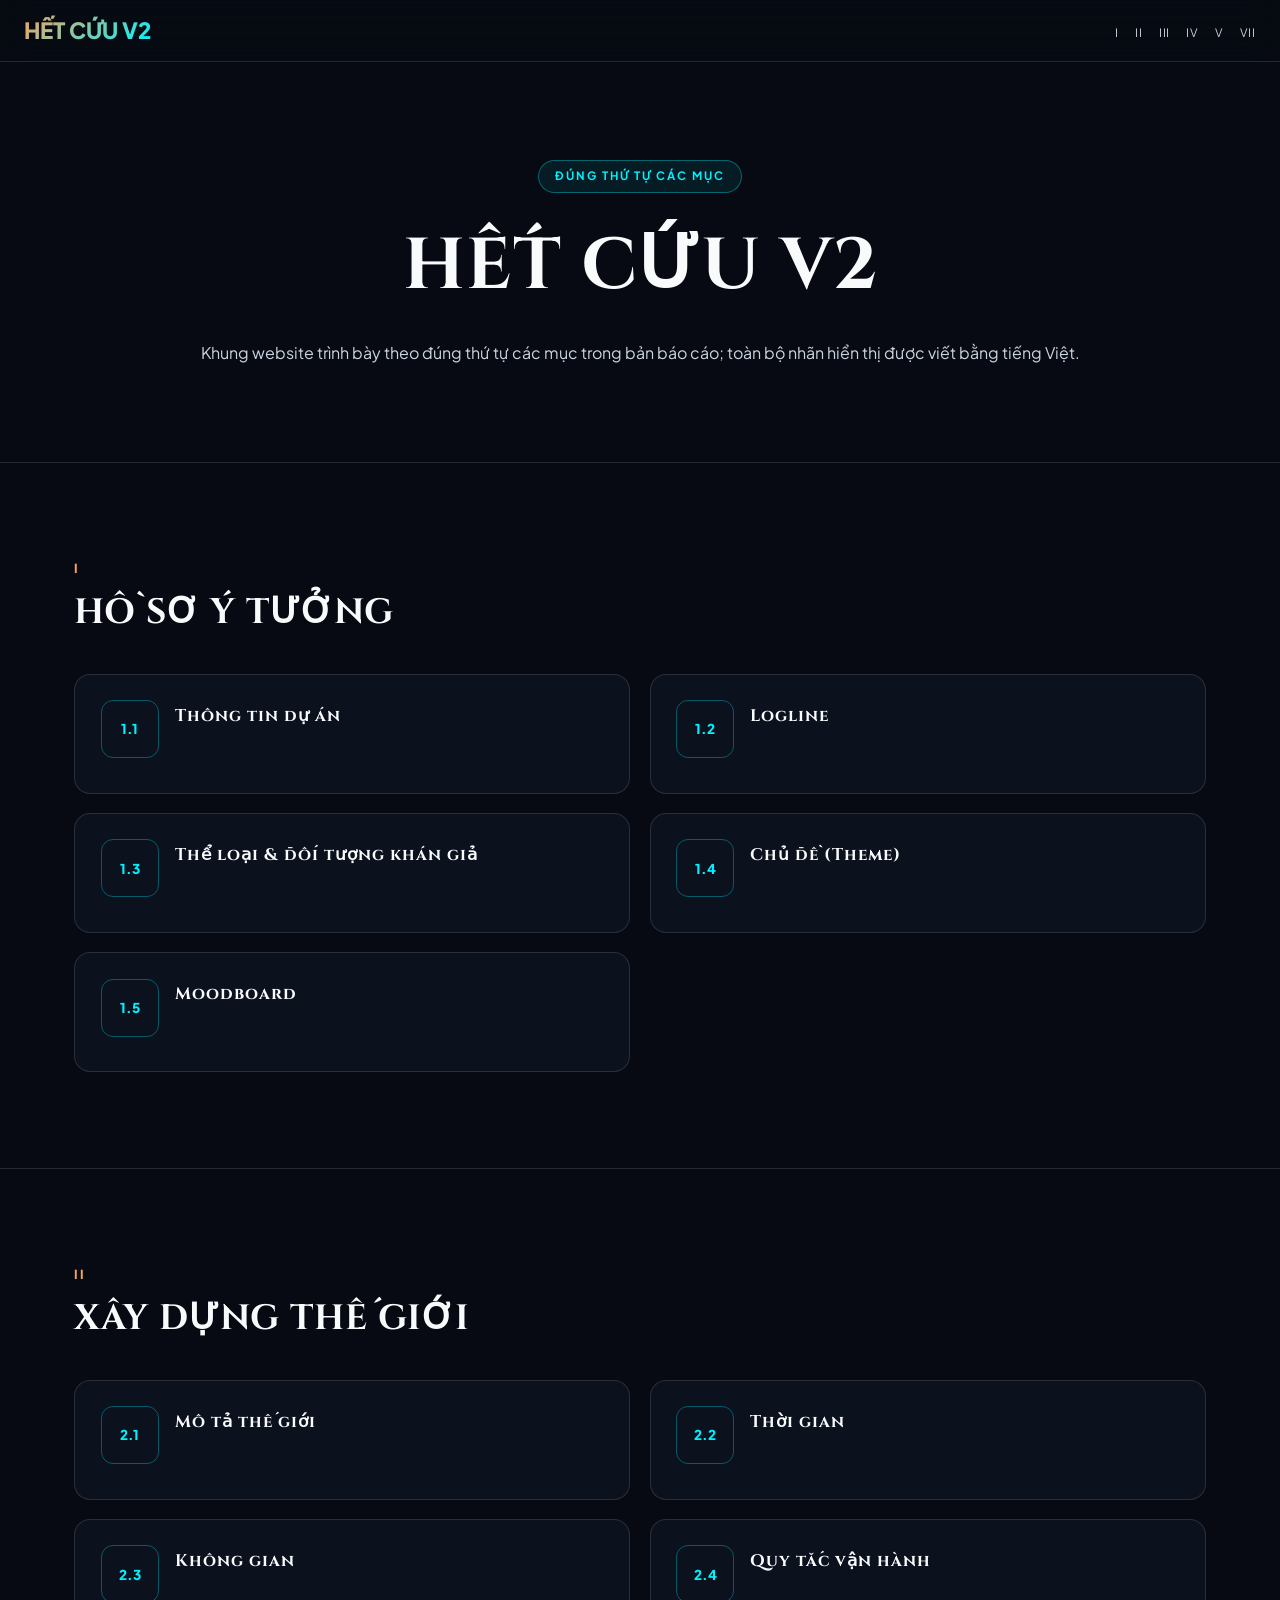
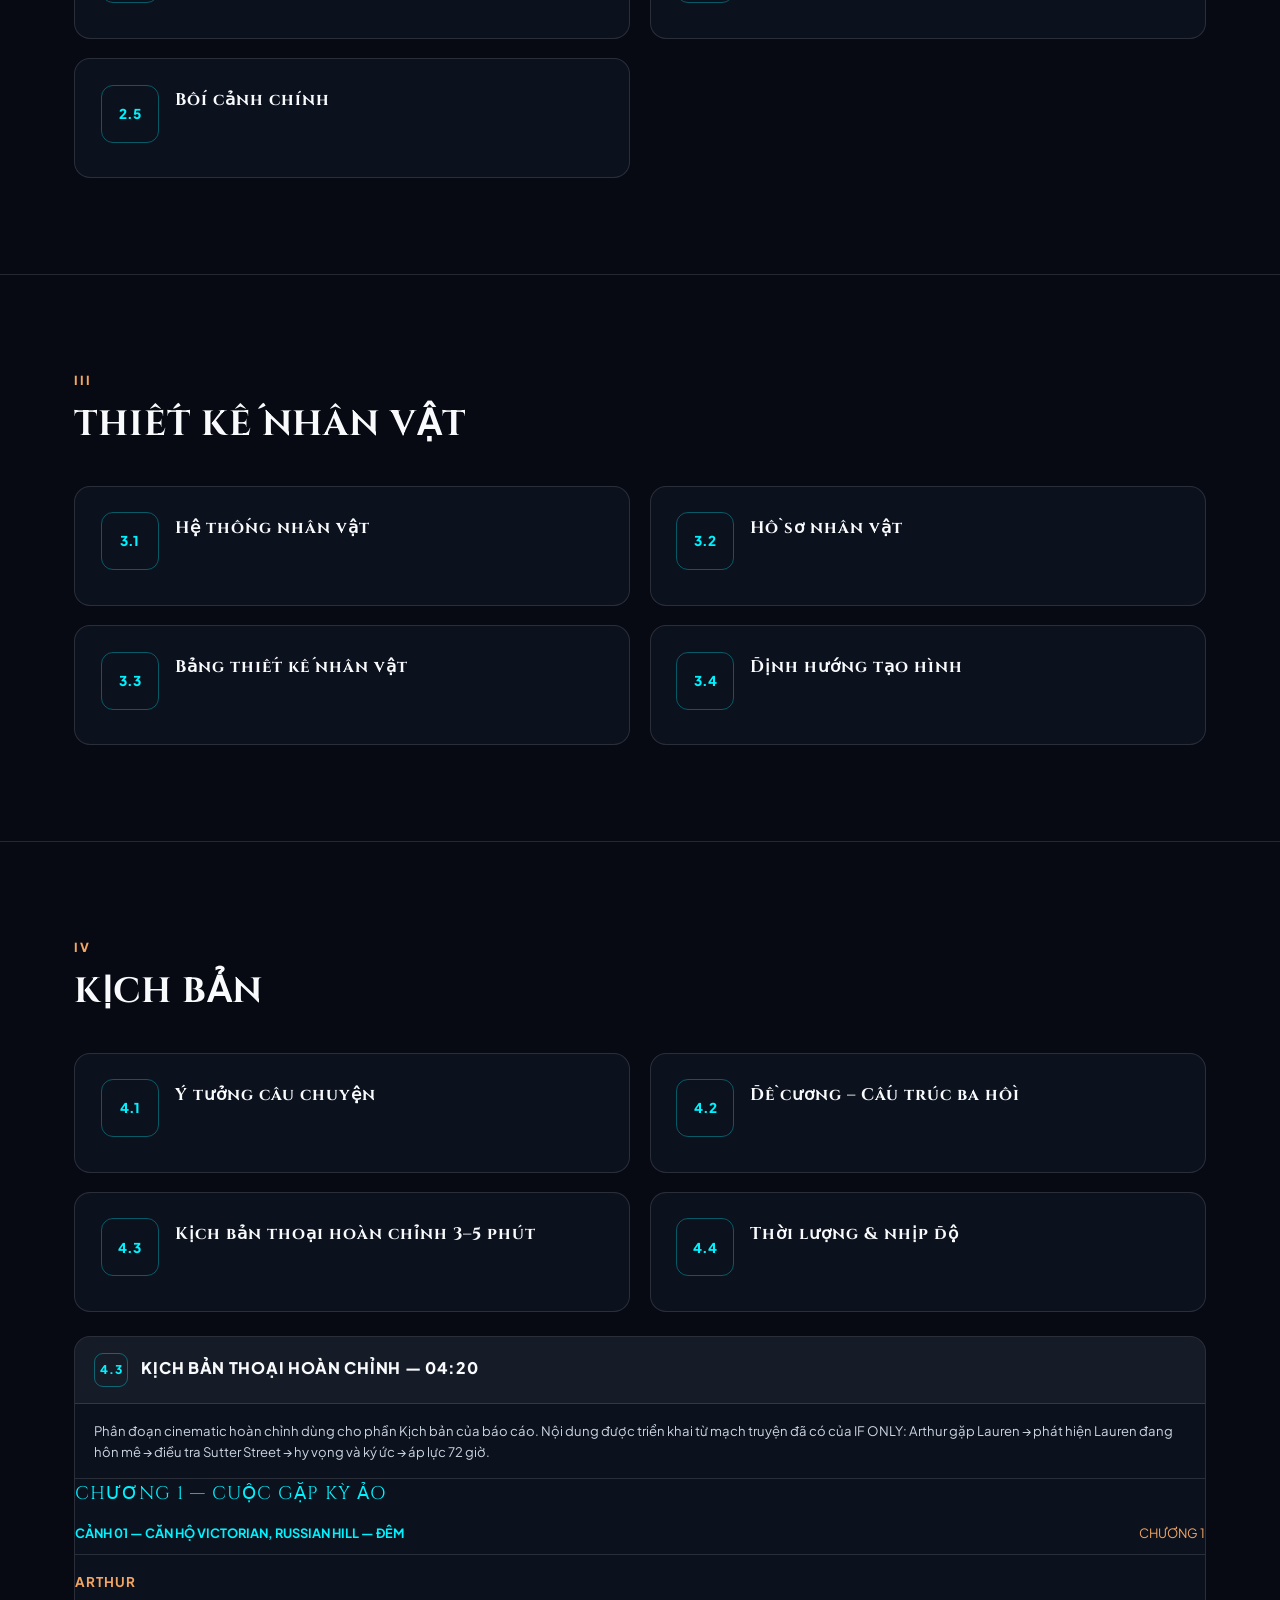
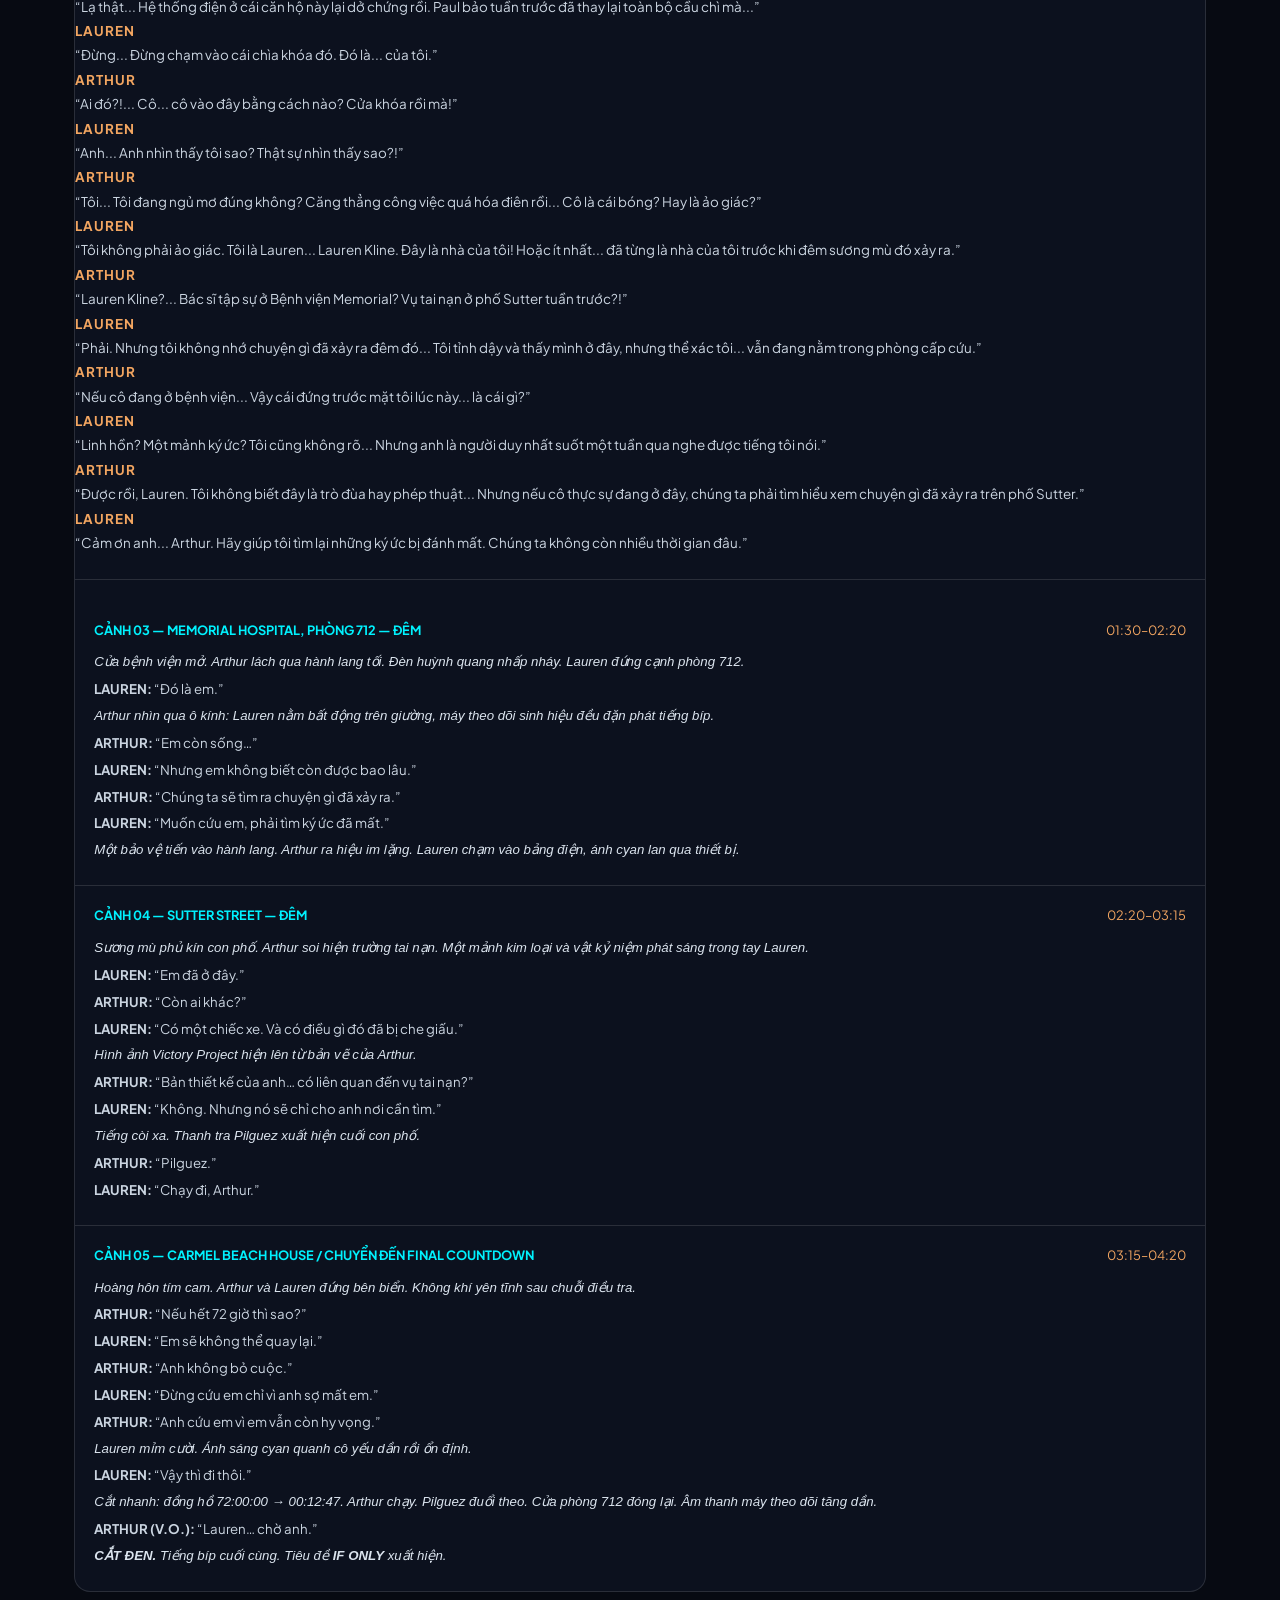
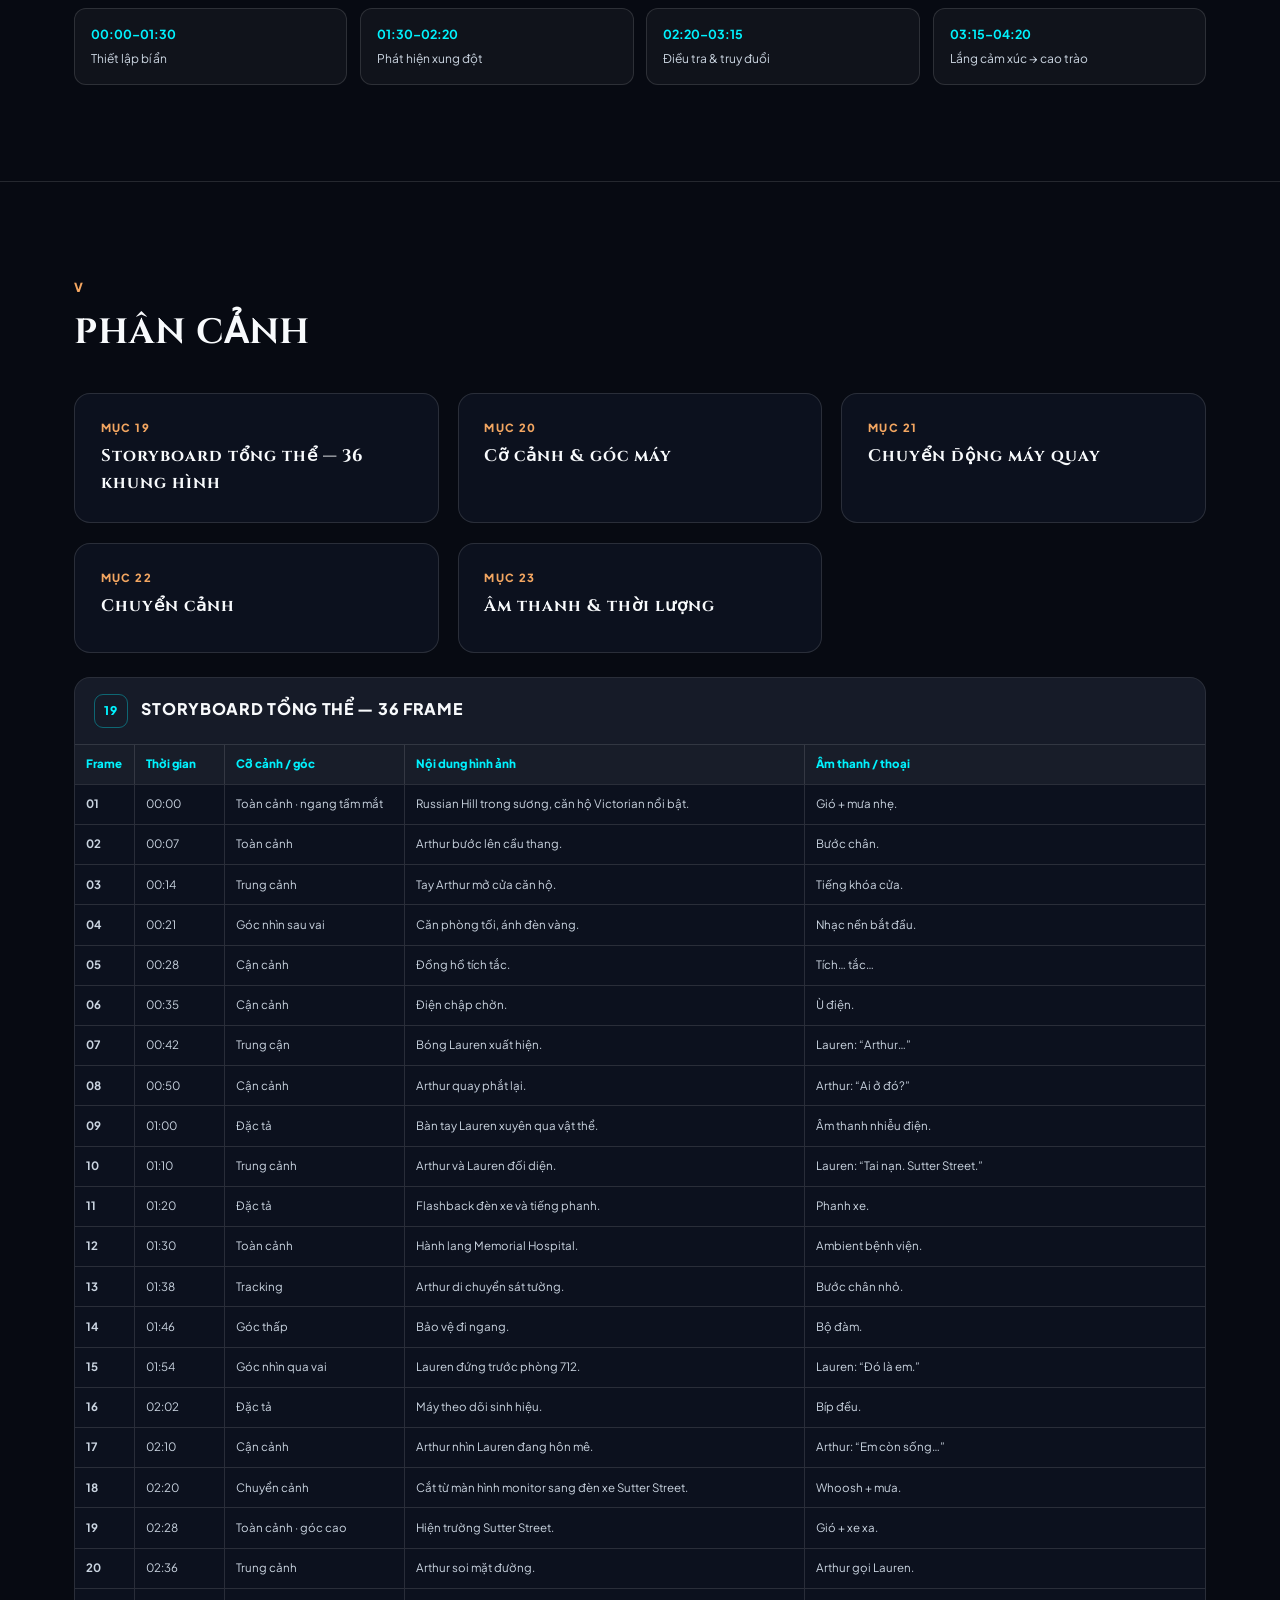
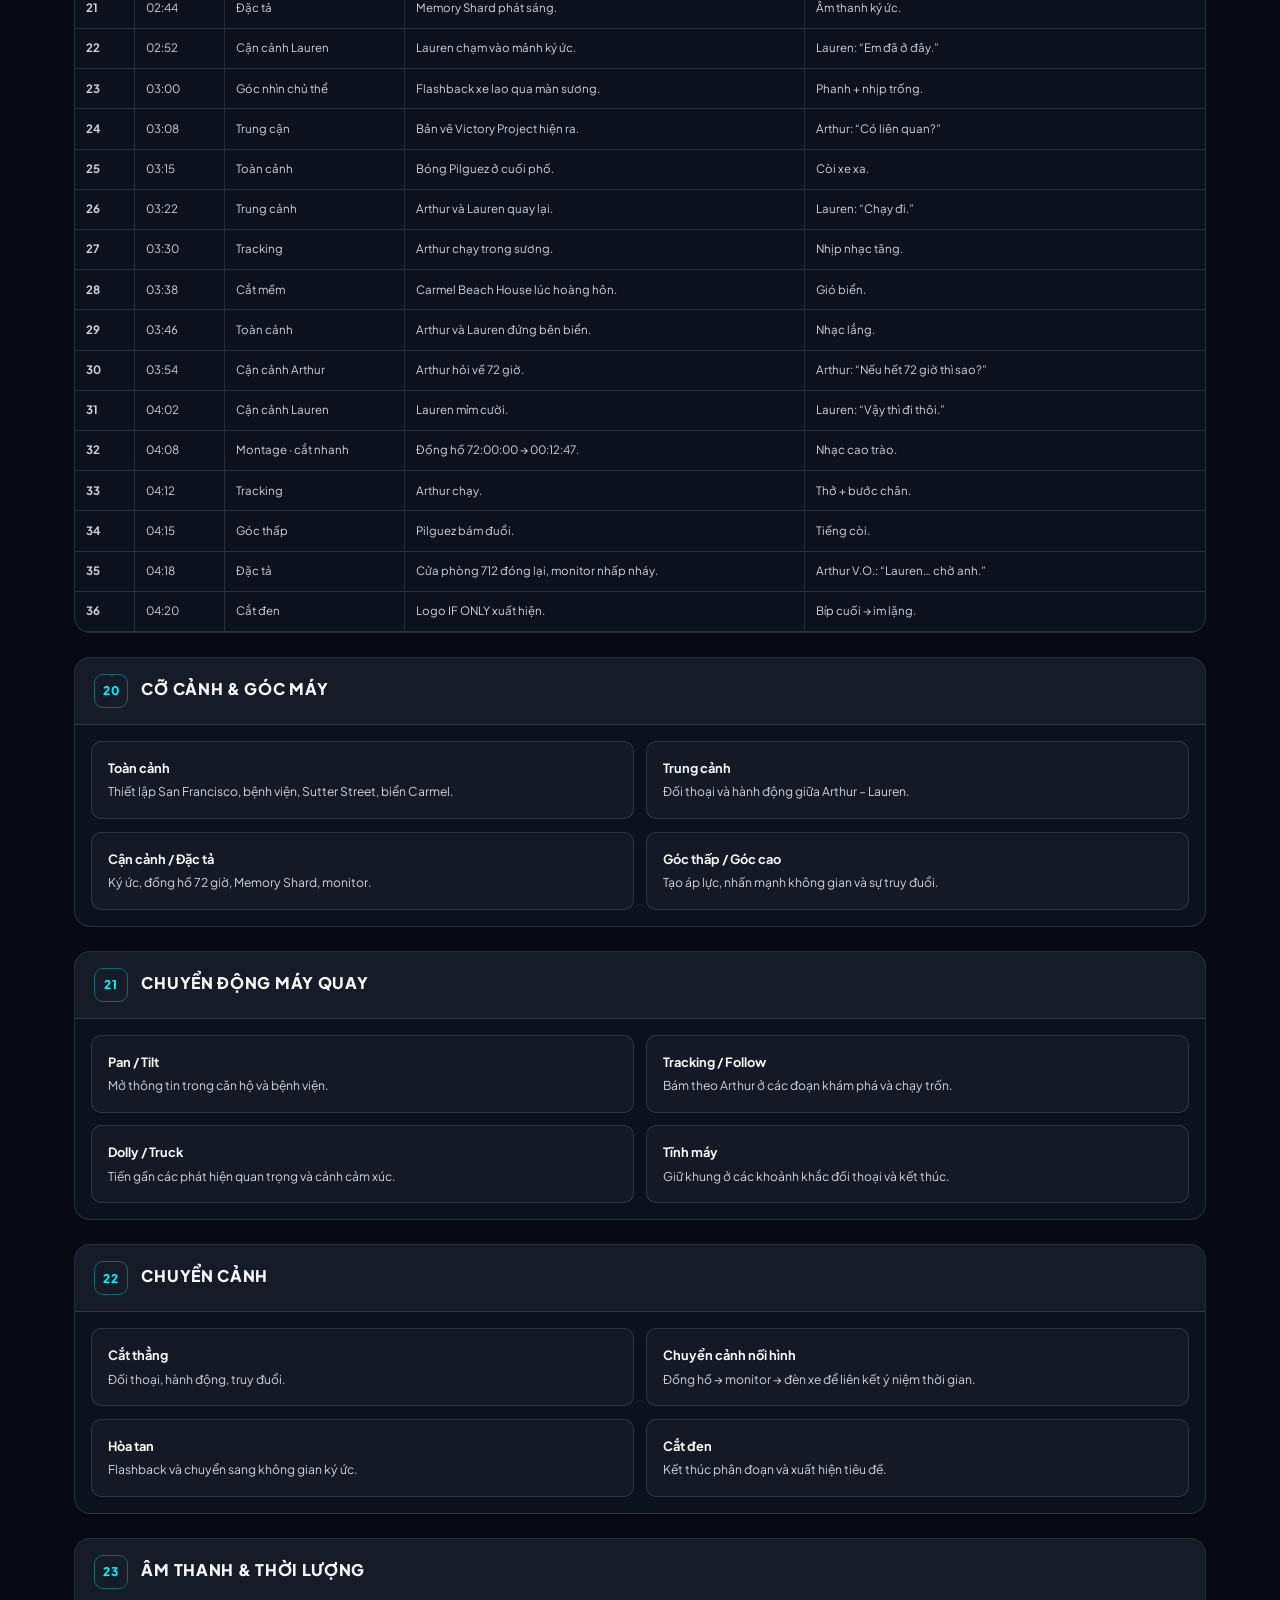
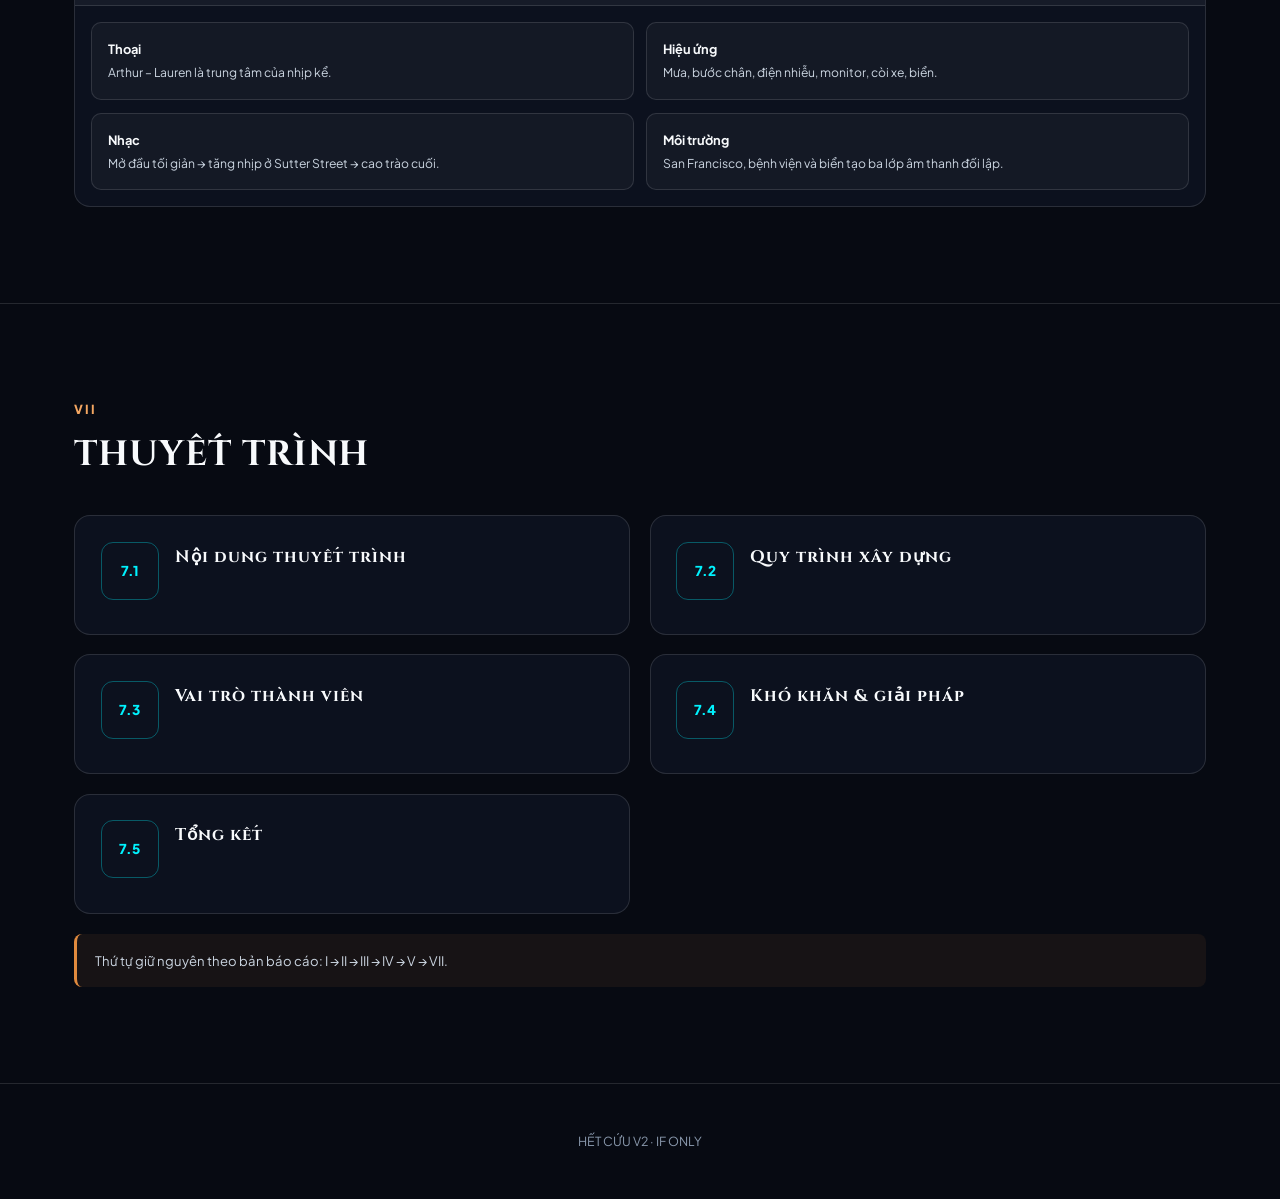
==== commit dae04a3c: "replace chapter 1 dialogue with provided script" ====
--- a/het-cuu-v2/index.html
+++ b/het-cuu-v2/index.html
@@ -60,6 +60,12 @@
 .mini-grid>div{padding:1rem;border:1px solid var(--line);border-radius:10px;background:rgba(255,255,255,.035)}
 .mini-grid b{display:block;color:var(--text);font-size:.8rem;margin-bottom:.25rem}
 .mini-grid span{display:block;color:var(--muted);font-size:.76rem}
+
+.chapter-dialogue{border-bottom:1px solid var(--line);padding-bottom:1.4rem;margin-bottom:1.3rem}
+.chapter-title{font-family:'Cinzel',serif;font-size:1.15rem;color:var(--cyan);letter-spacing:1px;margin-bottom:.9rem}
+.chapter-dialogue .scene-head{padding-bottom:.7rem;border-bottom:1px solid var(--line);margin-bottom:1rem}
+.chapter-dialogue p{font-size:.84rem;color:var(--muted);margin:.18rem 0}
+.chapter-dialogue p b{color:var(--warm2,#f3a661);letter-spacing:1px}
 </style>
 </head>
 <body>
@@ -141,26 +147,44 @@
     <div class="detail-title"><span>4.3</span> KỊCH BẢN THOẠI HOÀN CHỈNH — 04:20</div>
     <div class="script-note">Phân đoạn cinematic hoàn chỉnh dùng cho phần Kịch bản của báo cáo. Nội dung được triển khai từ mạch truyện đã có của IF ONLY: Arthur gặp Lauren → phát hiện Lauren đang hôn mê → điều tra Sutter Street → hy vọng và ký ức → áp lực 72 giờ.</div>
 
-    <div class="scene">
-      <div class="scene-head"><b>CẢNH 01 — CĂN HỘ VICTORIAN, RUSSIAN HILL — ĐÊM</b><span>00:00–00:45</span></div>
-      <p class="action">Arthur bước vào căn hộ. Mưa đập nhẹ lên cửa kính. Đồng hồ treo tường chạy. Trong ánh đèn vàng, một bóng người mờ dần hiện ra.</p>
-      <p><b>ARTHUR:</b> “Ai ở đó?”</p>
-      <p><b>LAUREN:</b> “Arthur… cuối cùng anh cũng nhìn thấy em.”</p>
-      <p><b>ARTHUR:</b> “Lauren? Không thể nào… Em đang ở đâu?”</p>
-      <p><b>LAUREN:</b> “Ở rất gần. Nhưng em không thể trở về.”</p>
-      <p class="action">Lauren đưa tay về phía Arthur. Bàn tay cô xuyên qua vật thể trên bàn. Điện trong phòng chập chờn.</p>
-    </div>
-
-    <div class="scene">
-      <div class="scene-head"><b>CẢNH 02 — CĂN HỘ VICTORIAN — LIÊN TỤC</b><span>00:45–01:30</span></div>
-      <p class="action">Arthur nhìn thấy một mảnh ký ức lóe lên: đường phố, đèn xe, tiếng phanh. Lauren lùi lại như đang cố nhớ điều gì.</p>
-      <p><b>ARTHUR:</b> “Chuyện gì đã xảy ra với em?”</p>
-      <p><b>LAUREN:</b> “Tai nạn. Sutter Street.”</p>
-      <p><b>ARTHUR:</b> “Anh sẽ đưa em về.”</p>
-      <p><b>LAUREN:</b> “Không phải về nhà. Về với cơ thể của em.”</p>
-      <p><b>ARTHUR:</b> “Cơ thể?”</p>
-      <p><b>LAUREN:</b> “Em vẫn còn sống… nhưng thời gian không đứng về phía chúng ta.”</p>
-      <p class="action">Cận cảnh chiếc đồng hồ. Kim giây chuyển sang tiếng “tích”.</p>
+    <div class="chapter-dialogue">
+      <div class="chapter-title">CHƯƠNG 1 — CUỘC GẶP KỲ ẢO</div>
+      <div class="scene-head"><b>CẢNH 01 — CĂN HỘ VICTORIAN, RUSSIAN HILL — ĐÊM</b><span>CHƯƠNG 1</span></div>
+      <p><b>ARTHUR</b></p>
+      <p>“Lạ thật... Hệ thống điện ở cái căn hộ này lại dở chứng rồi. Paul bảo tuần trước đã thay lại toàn bộ cầu chì mà...”</p>
+
+      <p><b>LAUREN</b></p>
+      <p>“Đừng... Đừng chạm vào cái chìa khóa đó. Đó là... của tôi.”</p>
+
+      <p><b>ARTHUR</b></p>
+      <p>“Ai đó?!... Cô... cô vào đây bằng cách nào? Cửa khóa rồi mà!”</p>
+
+      <p><b>LAUREN</b></p>
+      <p>“Anh... Anh nhìn thấy tôi sao? Thật sự nhìn thấy sao?!”</p>
+
+      <p><b>ARTHUR</b></p>
+      <p>“Tôi... Tôi đang ngủ mơ đúng không? Căng thẳng công việc quá hóa điên rồi... Cô là cái bóng? Hay là ảo giác?”</p>
+
+      <p><b>LAUREN</b></p>
+      <p>“Tôi không phải ảo giác. Tôi là Lauren... Lauren Kline. Đây là nhà của tôi! Hoặc ít nhất... đã từng là nhà của tôi trước khi đêm sương mù đó xảy ra.”</p>
+
+      <p><b>ARTHUR</b></p>
+      <p>“Lauren Kline?... Bác sĩ tập sự ở Bệnh viện Memorial? Vụ tai nạn ở phố Sutter tuần trước?!”</p>
+
+      <p><b>LAUREN</b></p>
+      <p>“Phải. Nhưng tôi không nhớ chuyện gì đã xảy ra đêm đó... Tôi tỉnh dậy và thấy mình ở đây, nhưng thể xác tôi... vẫn đang nằm trong phòng cấp cứu.”</p>
+
+      <p><b>ARTHUR</b></p>
+      <p>“Nếu cô đang ở bệnh viện... Vậy cái đứng trước mặt tôi lúc này... là cái gì?”</p>
+
+      <p><b>LAUREN</b></p>
+      <p>“Linh hồn? Một mảnh ký ức? Tôi cũng không rõ... Nhưng anh là người duy nhất suốt một tuần qua nghe được tiếng tôi nói.”</p>
+
+      <p><b>ARTHUR</b></p>
+      <p>“Được rồi, Lauren. Tôi không biết đây là trò đùa hay phép thuật... Nhưng nếu cô thực sự đang ở đây, chúng ta phải tìm hiểu xem chuyện gì đã xảy ra trên phố Sutter.”</p>
+
+      <p><b>LAUREN</b></p>
+      <p>“Cảm ơn anh... Arthur. Hãy giúp tôi tìm lại những ký ức bị đánh mất. Chúng ta không còn nhiều thời gian đâu.”</p>
     </div>
 
     <div class="scene">
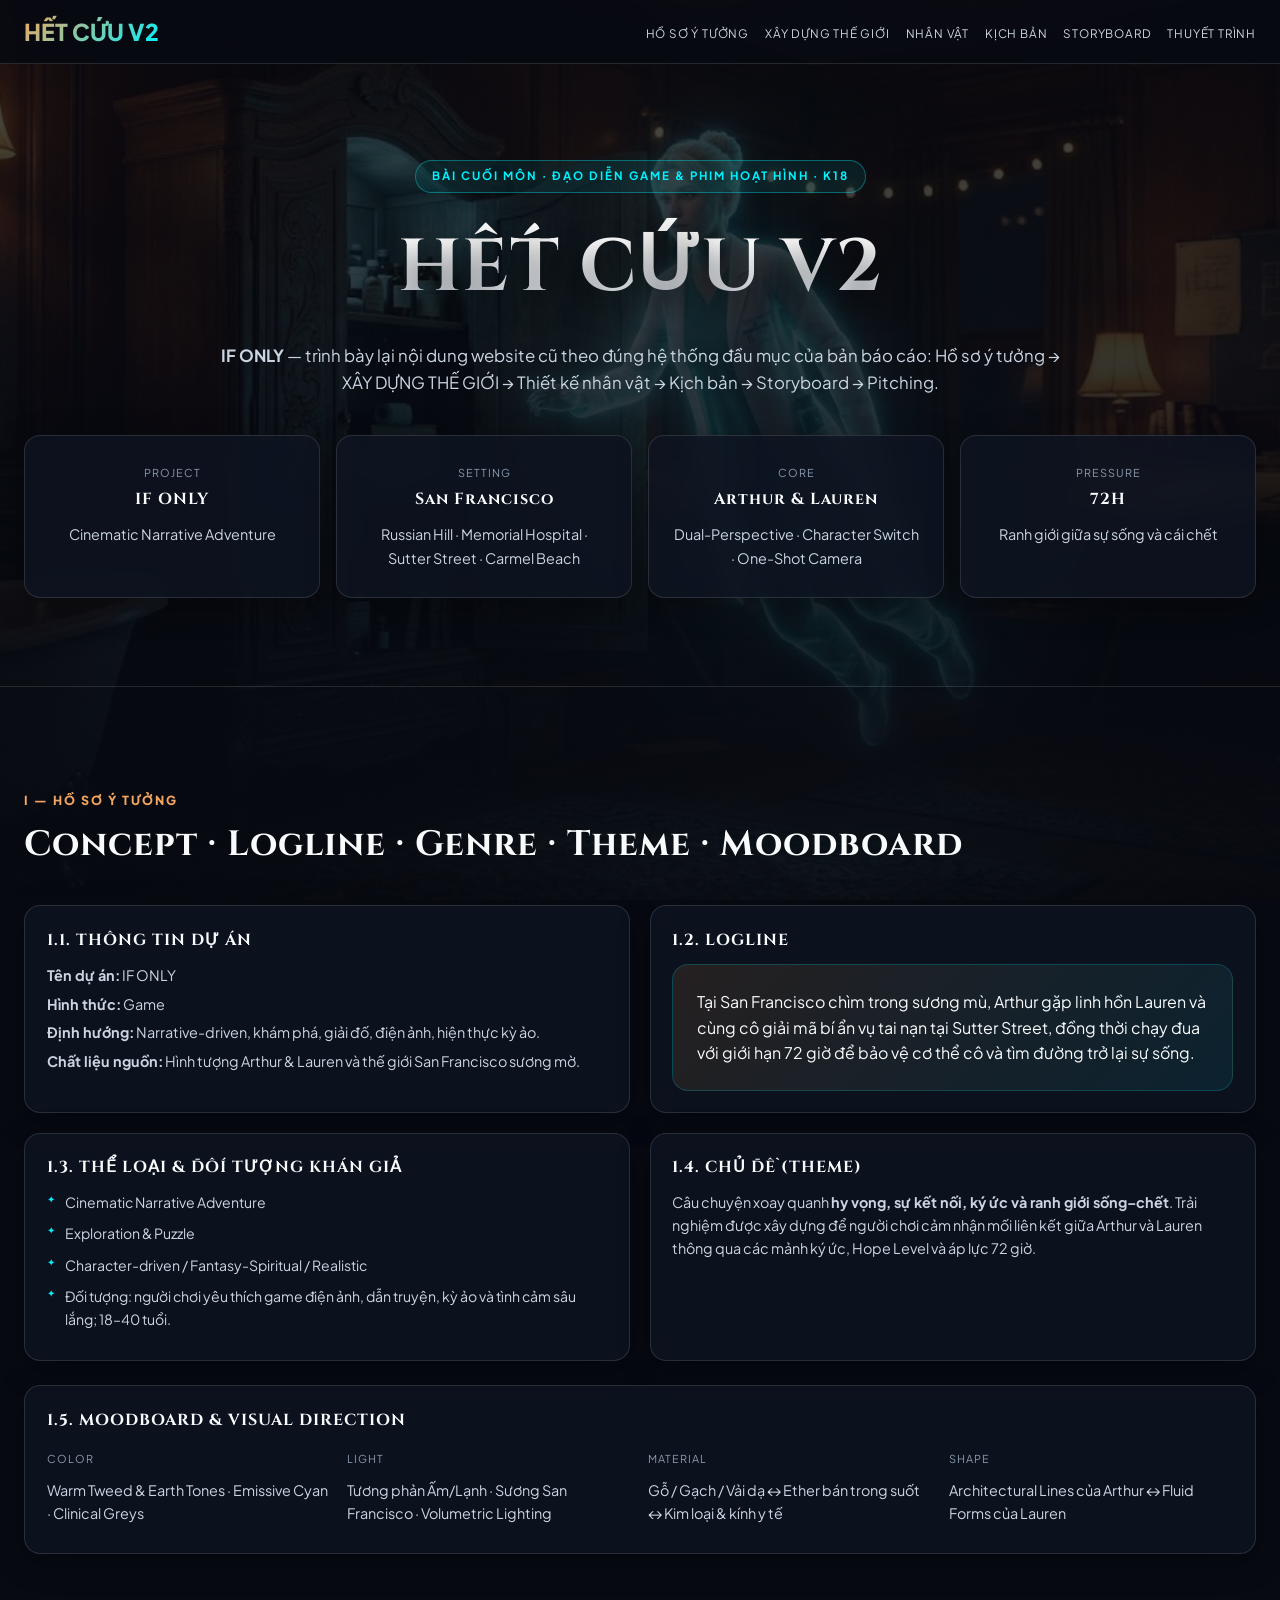
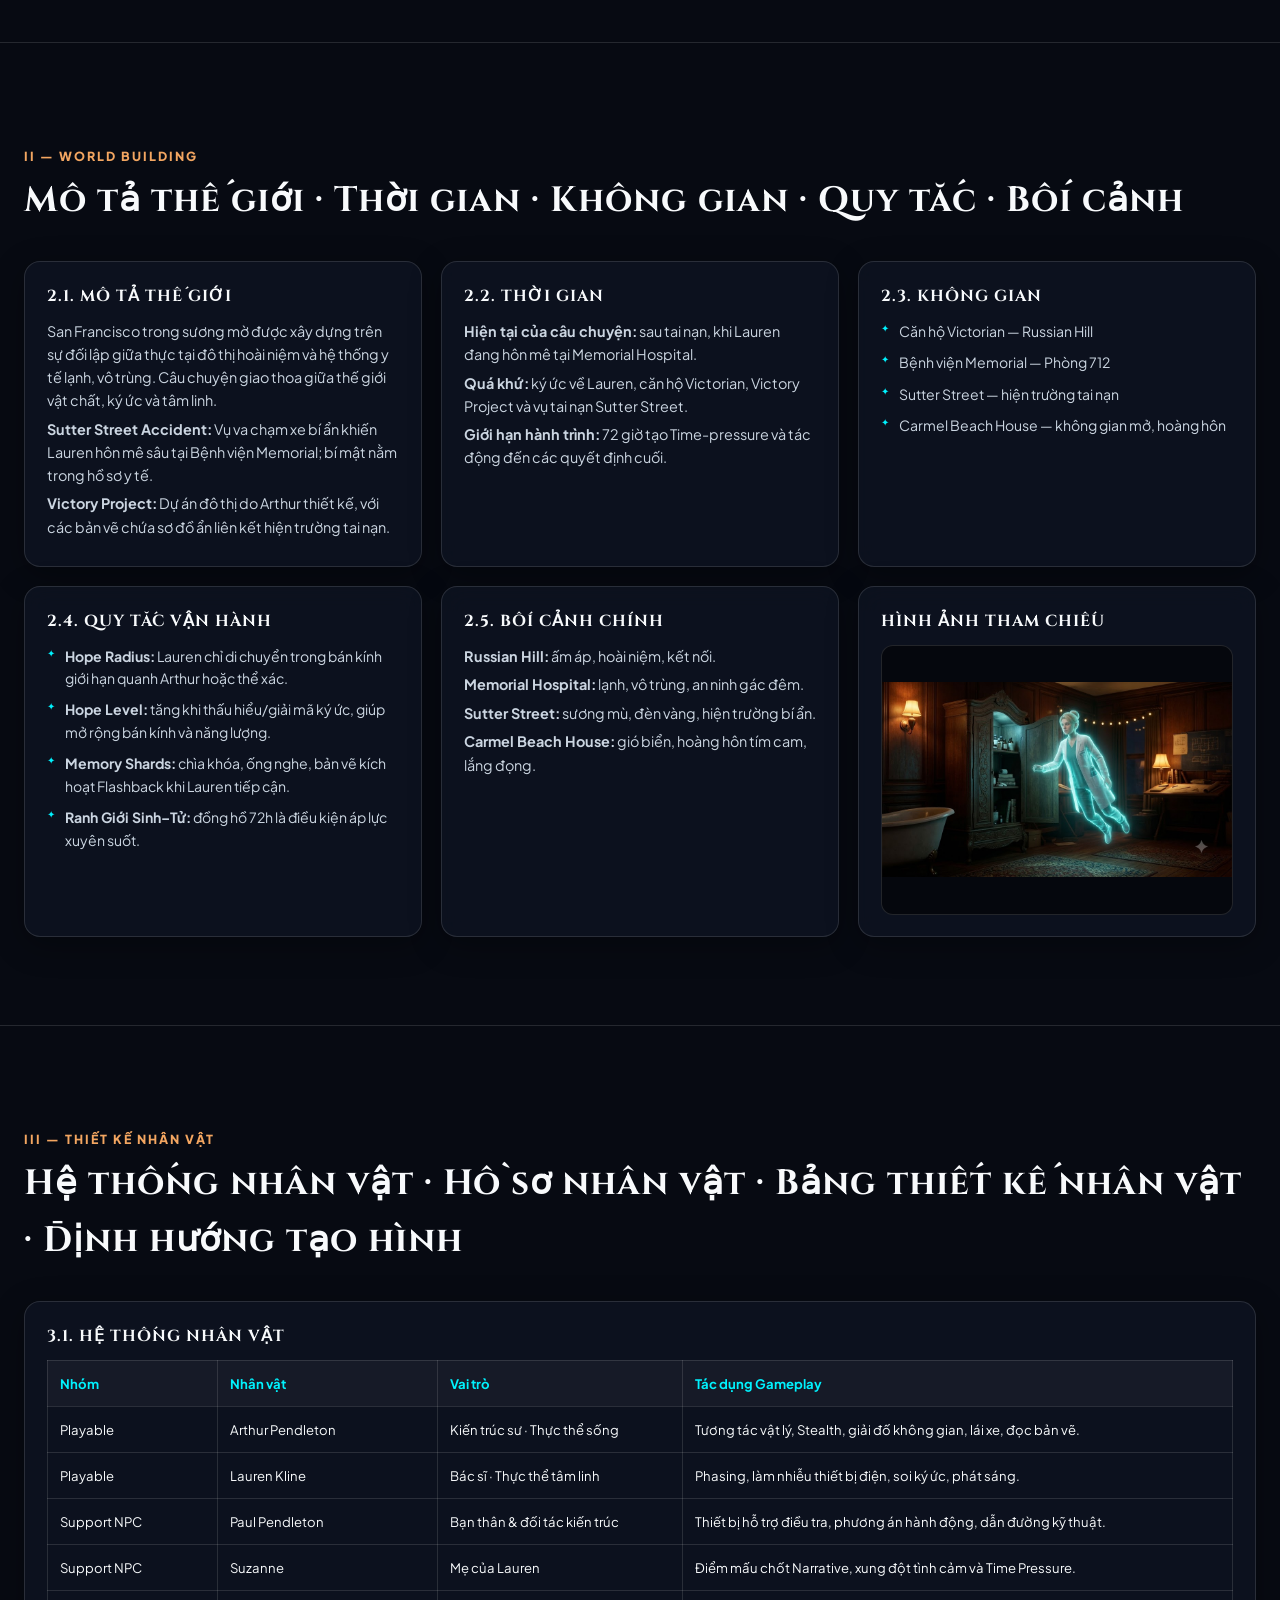
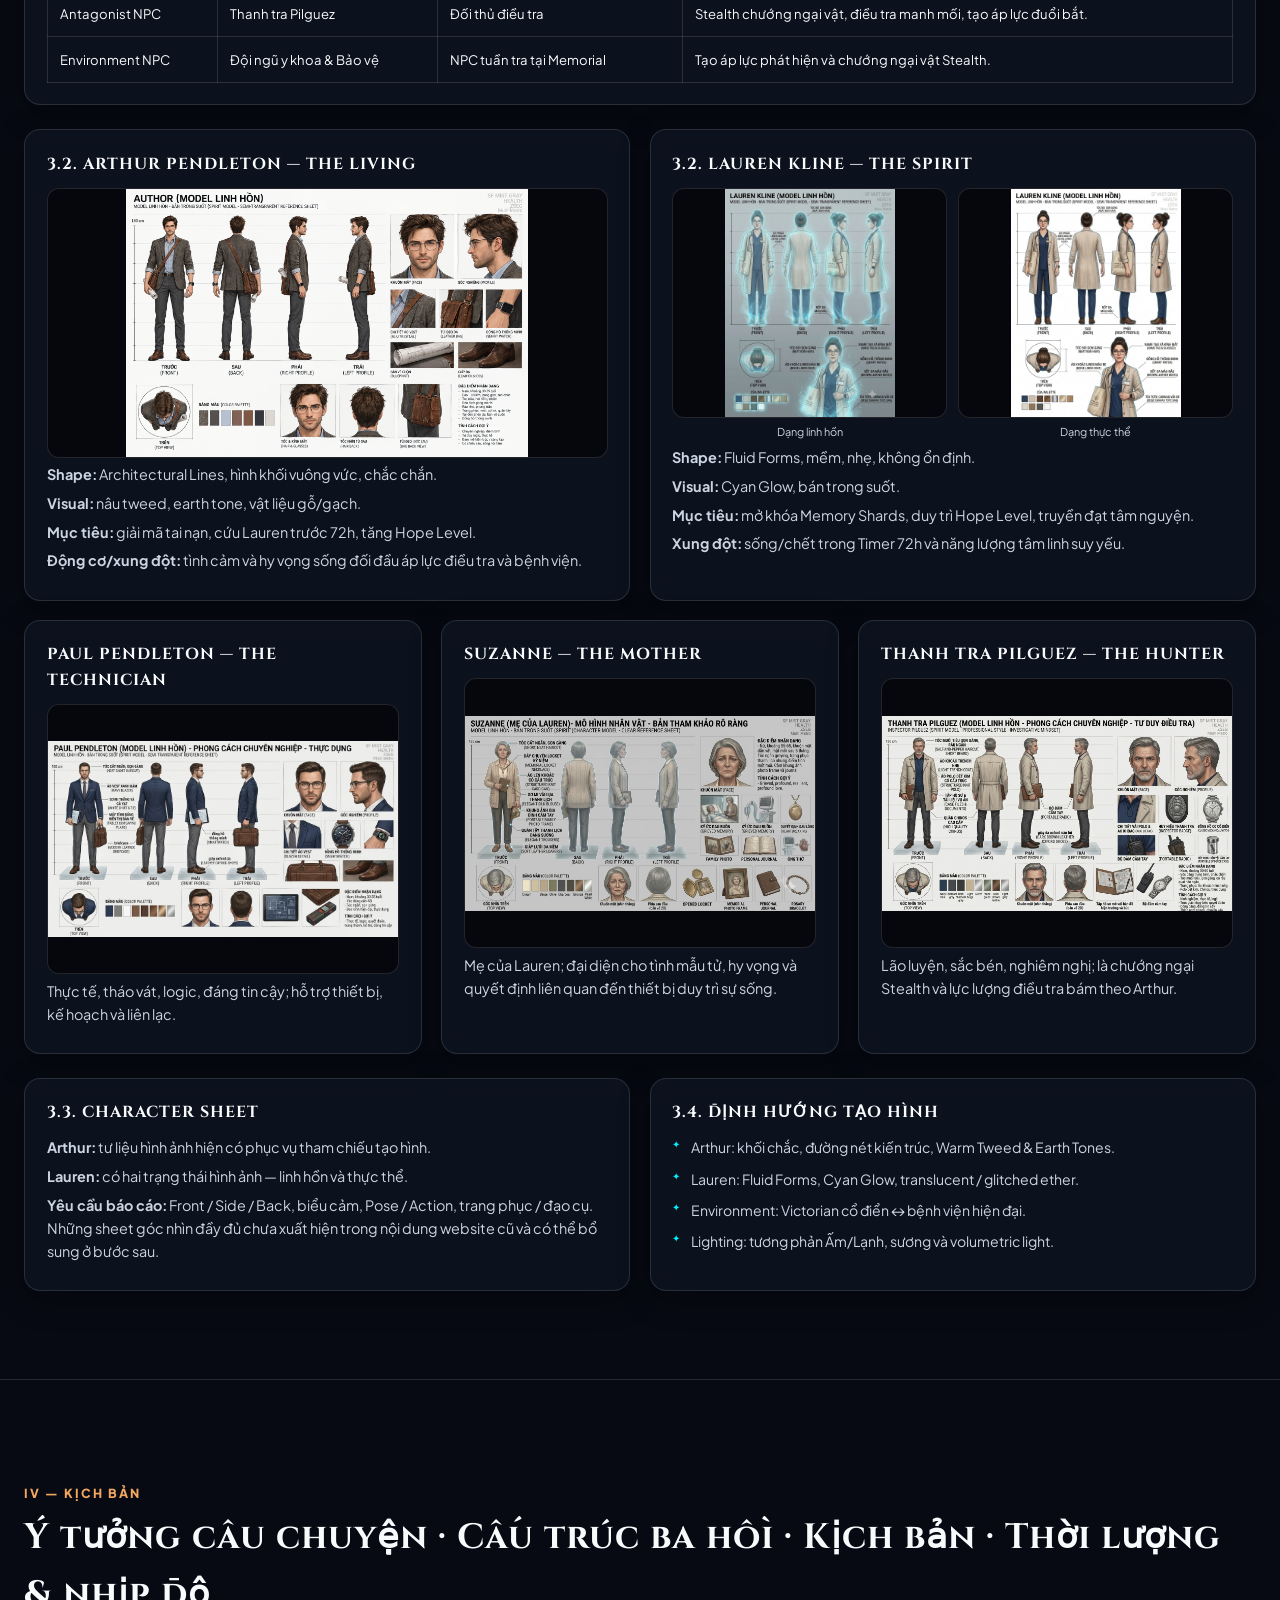
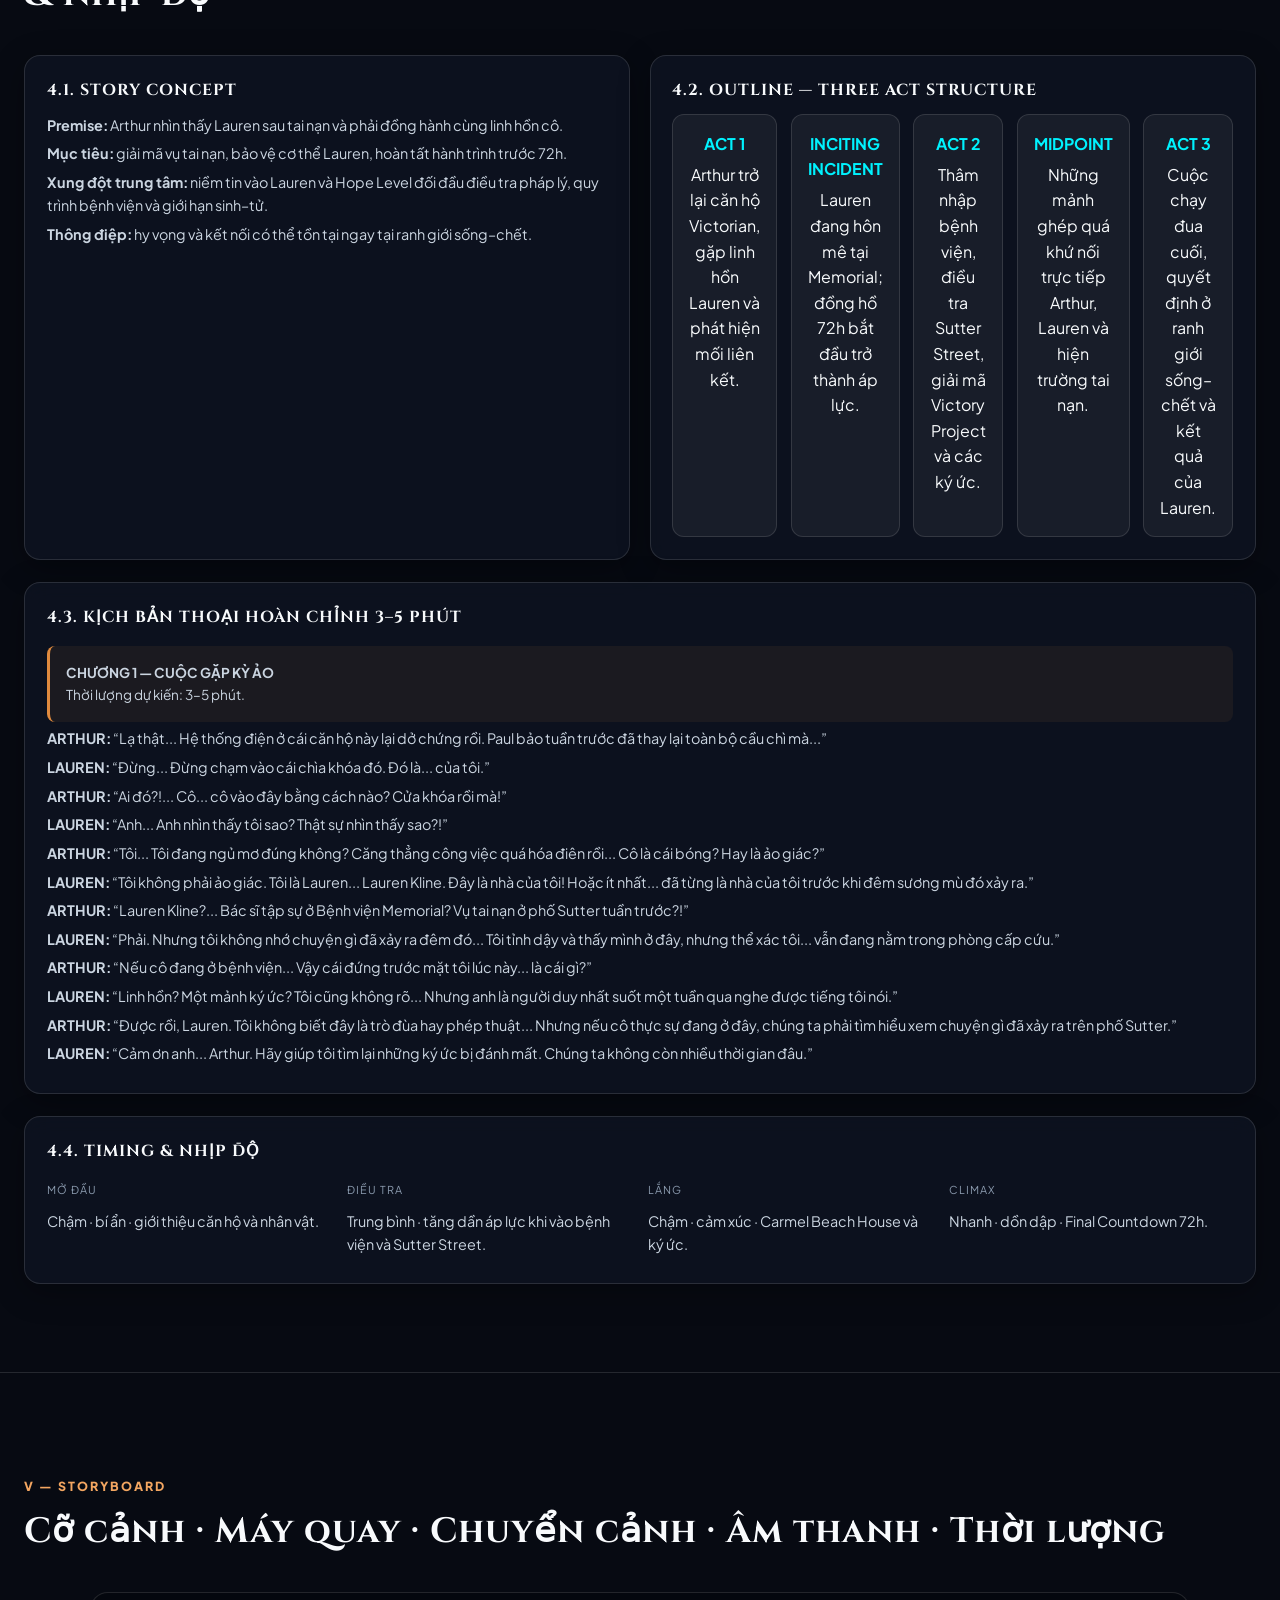
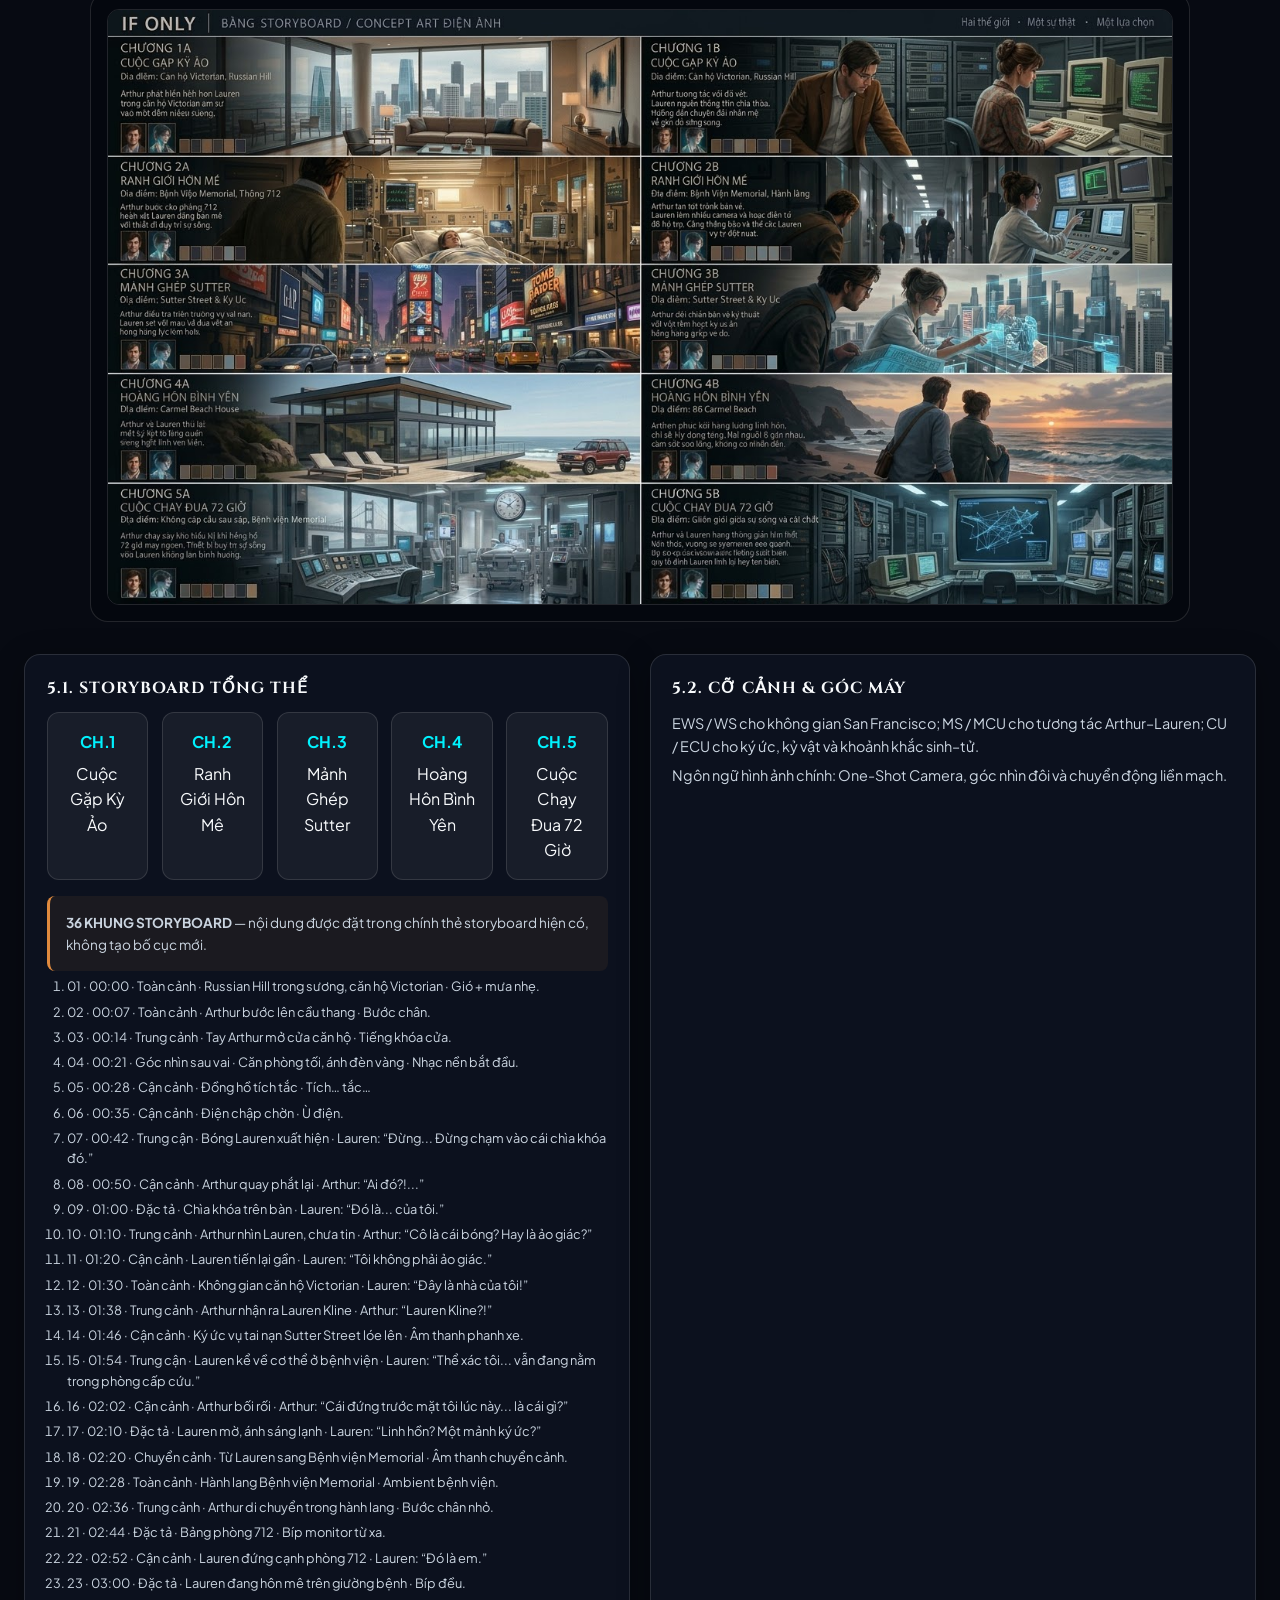
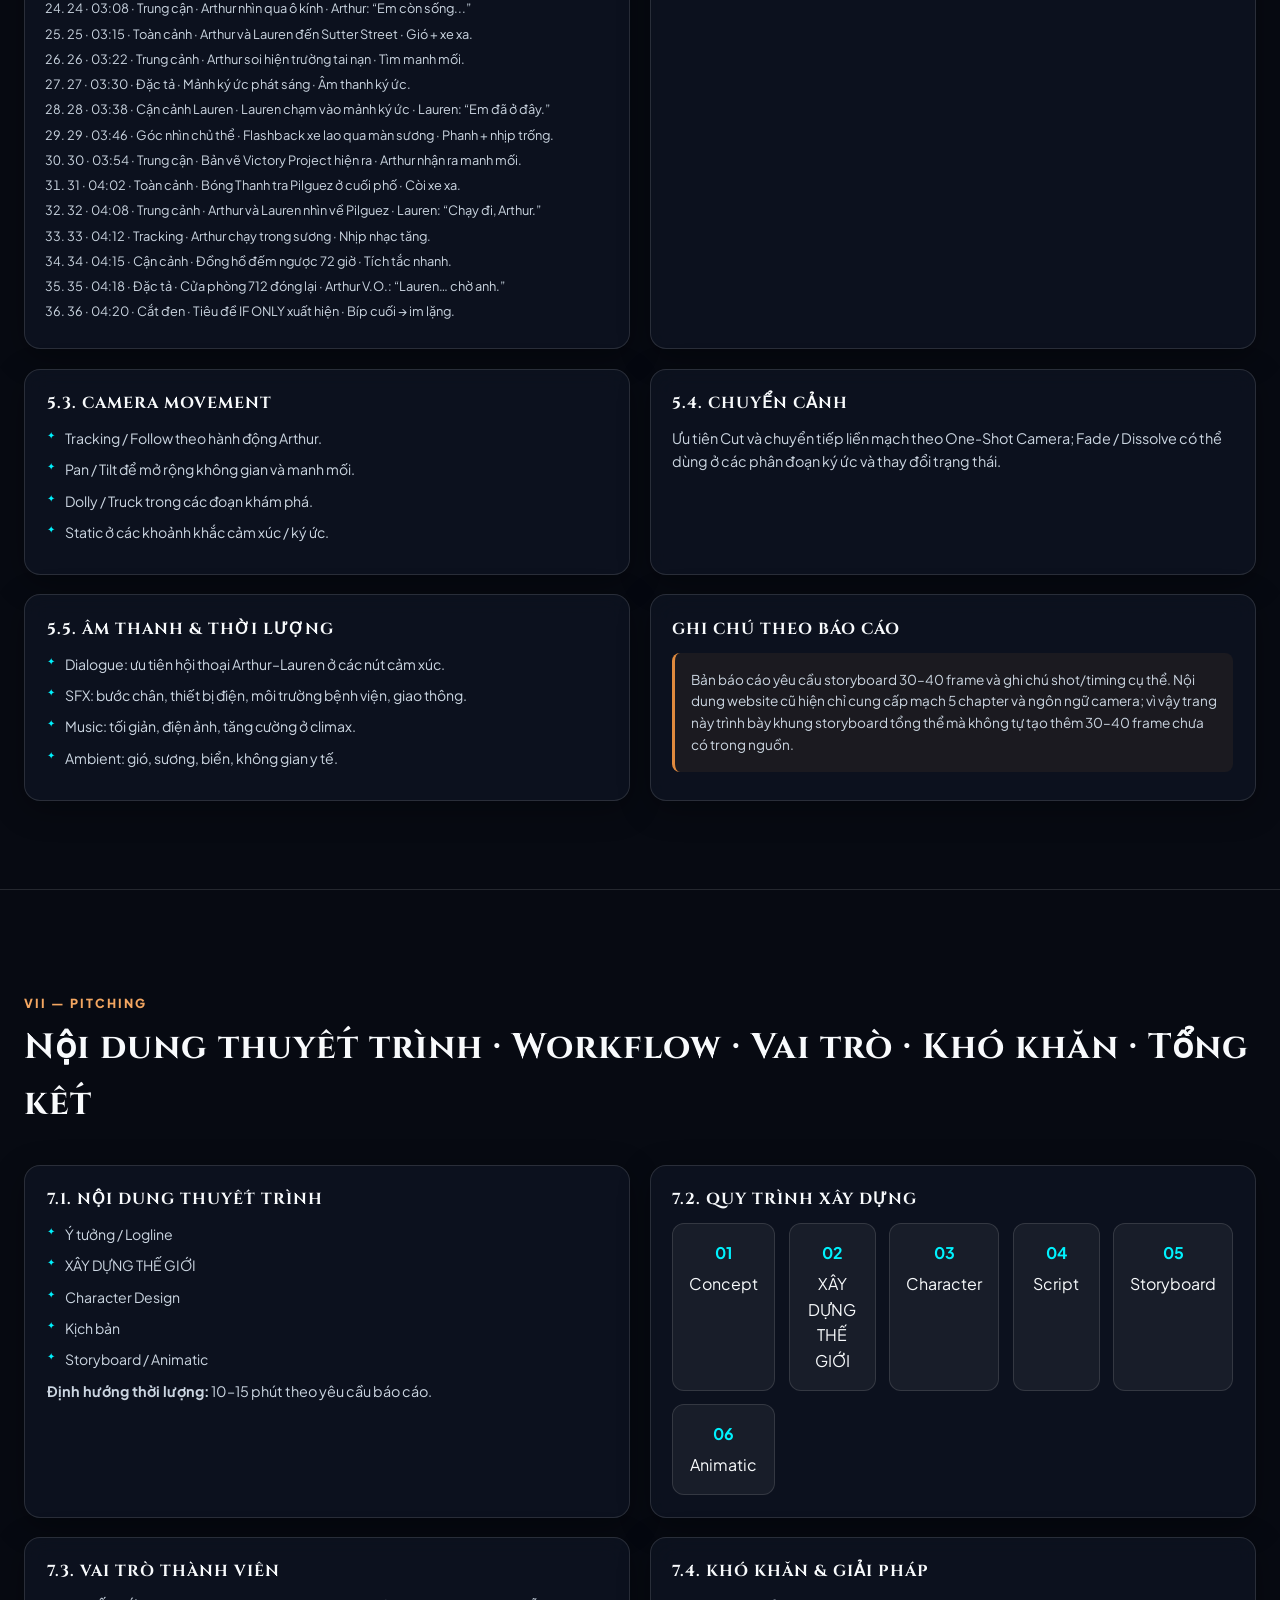
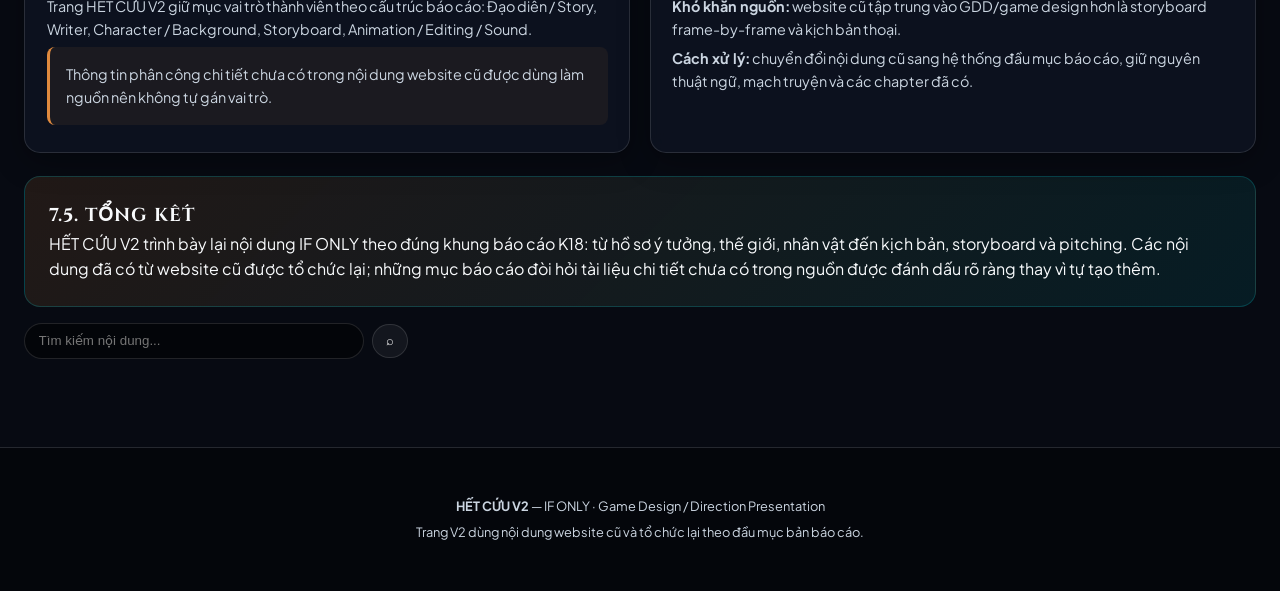
==== commit 67447efa: "restore V2 layout and place chapter 1 script and storyboard in existing cards" ====
--- a/het-cuu-v2/index.html
+++ b/het-cuu-v2/index.html
@@ -3,69 +3,68 @@
 <head>
 <meta charset="UTF-8">
 <meta name="viewport" content="width=device-width, initial-scale=1.0">
-<title>HẾT CỨU V2</title>
+<title>HẾT CỨU V2 — IF ONLY</title>
 <link href="https://fonts.googleapis.com/css2?family=Plus+Jakarta+Sans:wght@300;400;600;700;800&family=Cinzel:wght@600;800&display=swap" rel="stylesheet">
 <style>
-:root{--bg:#070a12;--card:rgba(14,20,33,.82);--line:rgba(255,255,255,.12);--warm:#e08a3e;--cyan:#00f2fe;--text:#f8fafc;--muted:#cbd5e1;--grey:#8a99ad}
+:root{--bg:#070a12;--card:rgba(14,20,33,.82);--card2:rgba(22,30,47,.92);--line:rgba(255,255,255,.12);--warm:#e08a3e;--warm2:#f3a661;--cyan:#00f2fe;--cyan2:#4facfe;--text:#f8fafc;--muted:#cbd5e1;--grey:#8a99ad}
 *{box-sizing:border-box;margin:0;padding:0}
 html{scroll-behavior:smooth}
 body{font-family:'Plus Jakarta Sans',sans-serif;background:var(--bg);color:var(--text);line-height:1.6;overflow-x:hidden}
 h1,h2,h3{font-family:'Cinzel',serif;letter-spacing:1px}
-nav{position:fixed;top:0;left:0;right:0;z-index:1000;background:rgba(7,10,18,.9);backdrop-filter:blur(16px);border-bottom:1px solid var(--line);padding:.8rem 1.5rem;display:flex;align-items:center;justify-content:space-between;gap:1rem}
-.nav-brand{font-size:1.4rem;font-weight:800;background:linear-gradient(135deg,#f3a661,var(--cyan));-webkit-background-clip:text;-webkit-text-fill-color:transparent;white-space:nowrap}
+a{color:inherit}
+nav{position:fixed;top:0;left:0;right:0;z-index:1000;background:rgba(7,10,18,.88);backdrop-filter:blur(16px);border-bottom:1px solid var(--line);padding:.8rem 1.5rem;display:flex;align-items:center;justify-content:space-between;gap:1rem}
+.nav-brand{font-size:1.45rem;font-weight:800;background:linear-gradient(135deg,var(--warm2),var(--cyan));-webkit-background-clip:text;-webkit-text-fill-color:transparent;white-space:nowrap}
 .nav-links{display:flex;gap:1rem;list-style:none;overflow:auto}
-.nav-links a{text-decoration:none;color:var(--muted);font-size:.72rem;text-transform:uppercase;letter-spacing:.8px;white-space:nowrap}
+.nav-links a{text-decoration:none;color:var(--muted);font-size:.73rem;text-transform:uppercase;letter-spacing:.8px;white-space:nowrap}
 .nav-links a:hover{color:var(--cyan)}
-.container{max-width:1180px;margin:0 auto;padding:0 1.5rem}
-header.hero,section{position:relative;padding:6rem 0;border-bottom:1px solid var(--line)}
-header.hero{text-align:center;padding-top:10rem;min-height:48vh}
+.container{max-width:1280px;margin:0 auto;padding:0 1.5rem}
+section,header.hero{position:relative;padding:6.5rem 0 5.5rem;border-bottom:1px solid var(--line);background-size:cover;background-position:center;background-attachment:fixed}
+header.hero{padding-top:10rem;text-align:center;background-image:linear-gradient(180deg,rgba(7,10,18,.72),rgba(7,10,18,.95)),url('../images/924acbcd-d333-4de1-b22e-fde067699191.jpg')}
+#concept{background-image:linear-gradient(180deg,rgba(7,10,18,.94),rgba(7,10,18,.92)),url('../images/924acbcd-d333-4de1-b22e-fde067699191.jpg')}
+#world{background-image:linear-gradient(180deg,rgba(7,10,18,.95),rgba(7,10,18,.95)),url('../images/Gemini_Generated_Image_aydfaiaydfaiaydf.png')}
+#characters{background-image:linear-gradient(180deg,rgba(7,10,18,.95),rgba(7,10,18,.94)),url('../images/Gemini_Generated_Image_vzkognvzkognvzko.png')}
+#script{background-image:linear-gradient(180deg,rgba(7,10,18,.95),rgba(7,10,18,.96)),url('../images/ChatGPT Image 22_30_20 26 thg 9, 2026 (2).png')}
+#storyboard{background-image:linear-gradient(180deg,rgba(7,10,18,.96),rgba(7,10,18,.96)),url('../images/chapter.jpg')}
+#pitching{background-image:linear-gradient(180deg,rgba(7,10,18,.96),rgba(7,10,18,.97)),url('../images/924acbcd-d333-4de1-b22e-fde067699191.jpg')}
 .hero-tag{display:inline-block;padding:.4rem 1rem;border:1px solid rgba(0,242,254,.35);background:rgba(0,242,254,.08);border-radius:999px;color:var(--cyan);font-size:.72rem;font-weight:700;letter-spacing:2px;text-transform:uppercase}
-.hero h1{font-size:4.5rem;margin:1rem 0}
-.hero-sub{max-width:900px;margin:0 auto;color:var(--muted);font-size:1rem}
-.section-kicker{font-size:.78rem;color:#f3a661;letter-spacing:2px;text-transform:uppercase;margin-bottom:.4rem;font-weight:800}
+.hero h1{font-size:4.6rem;margin:1rem 0;background:linear-gradient(180deg,#fff 30%,var(--muted));-webkit-background-clip:text;-webkit-text-fill-color:transparent;text-shadow:0 12px 30px rgba(0,0,0,.7)}
+.hero-sub{max-width:850px;margin:0 auto 2.4rem;color:var(--muted);font-size:1.05rem}
+.hero-grid{display:grid;grid-template-columns:repeat(4,1fr);gap:1rem}
+.card{background:var(--card);border:1px solid var(--line);border-radius:16px;padding:1.35rem;backdrop-filter:blur(12px);box-shadow:0 8px 32px rgba(0,0,0,.32);transition:.25s}
+.card:hover{background:var(--card2);border-color:rgba(255,255,255,.22);transform:translateY(-3px)}
+.card h3{font-size:1rem;margin-bottom:.65rem}
+.card p{font-size:.9rem;color:var(--muted);margin:.35rem 0}
+.section-kicker{font-size:.78rem;color:var(--warm2);letter-spacing:2px;text-transform:uppercase;margin-bottom:.4rem;font-weight:800}
 .section-title{font-size:2.2rem;margin-bottom:2rem}
-.section-grid{display:grid;grid-template-columns:repeat(2,minmax(0,1fr));gap:1.2rem}
-.section-grid.three{grid-template-columns:repeat(3,minmax(0,1fr))}
-.item{min-height:120px;padding:1.6rem;border:1px solid var(--line);border-radius:16px;background:var(--card);display:flex;align-items:flex-start;gap:1rem;transition:.25s}
-.item:hover{transform:translateY(-3px);border-color:rgba(0,242,254,.35)}
-.num{min-width:58px;height:58px;border:1px solid rgba(0,242,254,.32);border-radius:12px;display:grid;place-items:center;color:var(--cyan);font-weight:800;font-size:.85rem}
-.item h3{font-size:1.05rem;margin-top:.15rem}
-.v-item{min-height:110px}
-.v-label{color:#f3a661;font-size:.7rem;letter-spacing:1.4px;text-transform:uppercase;margin-bottom:.35rem;font-weight:800}
-.note{margin-top:1.25rem;padding:1rem 1.1rem;border-left:3px solid var(--warm);background:rgba(224,138,62,.07);color:var(--muted);border-radius:8px;font-size:.82rem}
-footer{padding:3rem 0;text-align:center;color:var(--grey);font-size:.78rem}
-@media(max-width:900px){.section-grid,.section-grid.three{grid-template-columns:1fr}}
-@media(max-width:800px){nav{align-items:flex-start;flex-direction:column}.nav-links{width:100%}.hero h1{font-size:3rem}.container{padding:0 1rem}}
-
-.detail-block{margin-top:1.5rem;border:1px solid var(--line);border-radius:16px;background:var(--card);overflow:hidden}
-.detail-title{padding:1rem 1.2rem;background:rgba(255,255,255,.045);border-bottom:1px solid var(--line);font-weight:800;letter-spacing:.7px}
-.detail-title span{display:inline-grid;place-items:center;width:34px;height:34px;margin-right:.6rem;border-radius:9px;border:1px solid rgba(0,242,254,.35);color:var(--cyan);font-size:.75rem}
-.script-note{padding:1rem 1.2rem;color:var(--muted);font-size:.82rem;border-bottom:1px solid var(--line)}
-.scene{padding:1.2rem;border-bottom:1px solid var(--line)}
-.scene:last-child{border-bottom:0}
-.scene-head{display:flex;justify-content:space-between;gap:1rem;margin-bottom:.7rem;color:var(--cyan);font-size:.8rem}
-.scene-head span{color:var(--warm2,#f3a661);white-space:nowrap}
-.scene p{font-size:.83rem;color:var(--muted);margin:.35rem 0}
-.scene .action{color:#dbe4ee;font-style:italic}
-.timing-strip{display:grid;grid-template-columns:repeat(4,1fr);gap:.8rem;margin-top:1rem}
-.timing-strip div{padding:1rem;border:1px solid var(--line);border-radius:12px;background:rgba(255,255,255,.04)}
-.timing-strip b{display:block;color:var(--cyan);font-size:.78rem}
-.timing-strip span{display:block;color:var(--muted);font-size:.75rem;margin-top:.25rem}
-.storyboard-table{overflow:auto}
-.sb-row{display:grid;grid-template-columns:60px 90px 180px minmax(290px,1fr) minmax(220px,1fr);gap:0;border-bottom:1px solid var(--line);min-width:1000px}
-.sb-row>*{padding:.65rem .7rem;border-right:1px solid var(--line);font-size:.72rem;color:var(--muted)}
-.sb-row>*:last-child{border-right:0}
-.sb-head>*{background:rgba(255,255,255,.05);color:var(--cyan);font-weight:800}
-.mini-grid{display:grid;grid-template-columns:repeat(2,1fr);gap:.8rem;padding:1rem}
-.mini-grid>div{padding:1rem;border:1px solid var(--line);border-radius:10px;background:rgba(255,255,255,.035)}
-.mini-grid b{display:block;color:var(--text);font-size:.8rem;margin-bottom:.25rem}
-.mini-grid span{display:block;color:var(--muted);font-size:.76rem}
-
-.chapter-dialogue{border-bottom:1px solid var(--line);padding-bottom:1.4rem;margin-bottom:1.3rem}
-.chapter-title{font-family:'Cinzel',serif;font-size:1.15rem;color:var(--cyan);letter-spacing:1px;margin-bottom:.9rem}
-.chapter-dialogue .scene-head{padding-bottom:.7rem;border-bottom:1px solid var(--line);margin-bottom:1rem}
-.chapter-dialogue p{font-size:.84rem;color:var(--muted);margin:.18rem 0}
-.chapter-dialogue p b{color:var(--warm2,#f3a661);letter-spacing:1px}
+.grid-2{display:grid;grid-template-columns:repeat(2,minmax(0,1fr));gap:1.2rem}
+.grid-3{display:grid;grid-template-columns:repeat(3,minmax(0,1fr));gap:1.2rem}
+.grid-4{display:grid;grid-template-columns:repeat(4,minmax(0,1fr));gap:1rem}
+.list{list-style:none}
+.list li{position:relative;padding-left:1.15rem;color:var(--muted);font-size:.88rem;margin:.55rem 0}
+.list li:before{content:'✦';position:absolute;left:0;color:var(--cyan);font-size:.65rem}
+.meta{display:inline-block;color:var(--grey);font-size:.68rem;text-transform:uppercase;letter-spacing:1px;margin-bottom:.4rem}
+.highlight{background:linear-gradient(135deg,rgba(224,138,62,.12),rgba(0,242,254,.08));border:1px solid rgba(0,242,254,.18);border-radius:16px;padding:1.5rem}
+.table-wrap{overflow:auto}
+table{width:100%;min-width:960px;border-collapse:collapse}
+th,td{border:1px solid var(--line);padding:.75rem;text-align:left;vertical-align:top;font-size:.82rem}
+th{color:var(--cyan);background:rgba(255,255,255,.04)}
+.img-card img{width:100%;height:270px;object-fit:contain;background:#05070d;border:1px solid var(--line);border-radius:12px;display:block}
+.lauren-pair{display:grid;grid-template-columns:1fr 1fr;gap:.7rem}
+.lauren-pair img{height:230px}
+.caption{text-align:center;color:var(--muted);font-size:.68rem;margin-top:.35rem}
+.chapter-main{max-width:1100px;margin:0 auto 2rem;padding:1rem;border-radius:18px;border:1px solid var(--line);background:rgba(5,7,13,.72);display:flex;justify-content:center}
+.chapter-main img{width:100%;max-height:760px;object-fit:contain;border-radius:12px;border:1px solid var(--line)}
+.timeline{display:grid;grid-template-columns:repeat(5,1fr);gap:.85rem}
+.step{background:rgba(255,255,255,.05);border:1px solid var(--line);border-radius:12px;padding:1rem;text-align:center}
+.step strong{display:block;color:var(--cyan);margin-bottom:.35rem}
+.note{padding:1rem;border-left:3px solid var(--warm);background:rgba(224,138,62,.07);color:var(--muted);border-radius:8px;font-size:.85rem}
+footer{padding:3rem 0;text-align:center;color:var(--muted);font-size:.8rem;background:#04060b}
+.search{display:flex;gap:.5rem;align-items:center;margin-top:1rem}
+.search input{width:100%;max-width:340px;background:rgba(0,0,0,.48);border:1px solid var(--line);border-radius:999px;padding:.6rem .85rem;color:#fff;outline:none}
+.search button{border:1px solid var(--line);background:rgba(255,255,255,.05);color:#fff;border-radius:999px;padding:.55rem .8rem;cursor:pointer}
+.search-status{font-size:.72rem;color:var(--cyan)}
+@media(max-width:1100px){.hero-grid,.grid-4{grid-template-columns:repeat(2,1fr)}.timeline{grid-template-columns:repeat(2,1fr)}}
+@media(max-width:800px){nav{align-items:flex-start;flex-direction:column}.nav-links{width:100%}.hero h1{font-size:3rem}.grid-2,.grid-3,.grid-4,.hero-grid,.timeline{grid-template-columns:1fr}section,header.hero{background-attachment:scroll}.container{padding:0 1rem}.lauren-pair{grid-template-columns:1fr}}
 </style>
 </head>
 <body>
@@ -73,264 +72,304 @@
 <nav>
   <div class="nav-brand">HẾT CỨU V2</div>
   <ul class="nav-links">
-    <li><a href="#concept">I</a></li>
-    <li><a href="#world">II</a></li>
-    <li><a href="#characters">III</a></li>
-    <li><a href="#script">IV</a></li>
-    <li><a href="#storyboard">V</a></li>
-    <li><a href="#pitching">VII</a></li>
+    <li><a href="#concept">Hồ sơ ý tưởng</a></li>
+    <li><a href="#world">XÂY DỰNG THẾ GIỚI</a></li>
+    <li><a href="#characters">Nhân vật</a></li>
+    <li><a href="#script">Kịch bản</a></li>
+    <li><a href="#storyboard">Storyboard</a></li>
+    <li><a href="#pitching">THUYẾT TRÌNH</a></li>
   </ul>
 </nav>
 
 <header class="hero">
   <div class="container">
-    <span class="hero-tag">ĐÚNG THỨ TỰ CÁC MỤC</span>
+    <span class="hero-tag">BÀI CUỐI MÔN · ĐẠO DIỄN GAME & PHIM HOẠT HÌNH · K18</span>
     <h1>HẾT CỨU V2</h1>
-    <p class="hero-sub">Khung website trình bày theo đúng thứ tự các mục trong bản báo cáo; toàn bộ nhãn hiển thị được viết bằng tiếng Việt.</p>
+    <p class="hero-sub"><strong>IF ONLY</strong> — trình bày lại nội dung website cũ theo đúng hệ thống đầu mục của bản báo cáo: Hồ sơ ý tưởng → XÂY DỰNG THẾ GIỚI → Thiết kế nhân vật → Kịch bản → Storyboard → Pitching.</p>
+    <div class="hero-grid">
+      <div class="card"><span class="meta">Project</span><h3>IF ONLY</h3><p>Cinematic Narrative Adventure</p></div>
+      <div class="card"><span class="meta">Setting</span><h3>San Francisco</h3><p>Russian Hill · Memorial Hospital · Sutter Street · Carmel Beach</p></div>
+      <div class="card"><span class="meta">Core</span><h3>Arthur & Lauren</h3><p>Dual-Perspective · Character Switch · One-Shot Camera</p></div>
+      <div class="card"><span class="meta">Pressure</span><h3>72H</h3><p>Ranh giới giữa sự sống và cái chết</p></div>
+    </div>
   </div>
 </header>
 
 <section id="concept">
 <div class="container">
-  <div class="section-kicker">I</div>
-  <h2 class="section-title">HỒ SƠ Ý TƯỞNG</h2>
-  <div class="section-grid">
-    <article class="item"><div class="num">1.1</div><h3>Thông tin dự án</h3></article>
-    <article class="item"><div class="num">1.2</div><h3>Logline</h3></article>
-    <article class="item"><div class="num">1.3</div><h3>Thể loại & đối tượng khán giả</h3></article>
-    <article class="item"><div class="num">1.4</div><h3>Chủ đề (Theme)</h3></article>
-    <article class="item"><div class="num">1.5</div><h3>Moodboard</h3></article>
+  <div class="section-kicker">I — HỒ SƠ Ý TƯỞNG</div>
+  <h2 class="section-title">Concept · Logline · Genre · Theme · Moodboard</h2>
+
+  <div class="grid-2">
+    <div class="card">
+      <h3>1.1. THÔNG TIN DỰ ÁN</h3>
+      <p><strong>Tên dự án:</strong> IF ONLY</p>
+      <p><strong>Hình thức:</strong> Game</p>
+      <p><strong>Định hướng:</strong> Narrative-driven, khám phá, giải đố, điện ảnh, hiện thực kỳ ảo.</p>
+      <p><strong>Chất liệu nguồn:</strong> Hình tượng Arthur & Lauren và thế giới San Francisco sương mờ.</p>
+    </div>
+    <div class="card">
+      <h3>1.2. LOGLINE</h3>
+      <div class="highlight">Tại San Francisco chìm trong sương mù, Arthur gặp linh hồn Lauren và cùng cô giải mã bí ẩn vụ tai nạn tại Sutter Street, đồng thời chạy đua với giới hạn 72 giờ để bảo vệ cơ thể cô và tìm đường trở lại sự sống.</div>
+    </div>
+    <div class="card">
+      <h3>1.3. THỂ LOẠI & ĐỐI TƯỢNG KHÁN GIẢ</h3>
+      <ul class="list">
+        <li>Cinematic Narrative Adventure</li>
+        <li>Exploration & Puzzle</li>
+        <li>Character-driven / Fantasy-Spiritual / Realistic</li>
+        <li>Đối tượng: người chơi yêu thích game điện ảnh, dẫn truyện, kỳ ảo và tình cảm sâu lắng; 18–40 tuổi.</li>
+      </ul>
+    </div>
+    <div class="card">
+      <h3>1.4. CHỦ ĐỀ (THEME)</h3>
+      <p>Câu chuyện xoay quanh <strong>hy vọng, sự kết nối, ký ức và ranh giới sống–chết</strong>. Trải nghiệm được xây dựng để người chơi cảm nhận mối liên kết giữa Arthur và Lauren thông qua các mảnh ký ức, Hope Level và áp lực 72 giờ.</p>
+    </div>
+  </div>
+
+  <div style="margin-top:1.5rem" class="card">
+    <h3>1.5. MOODBOARD & VISUAL DIRECTION</h3>
+    <div class="grid-4">
+      <div><span class="meta">Color</span><p>Warm Tweed & Earth Tones · Emissive Cyan · Clinical Greys</p></div>
+      <div><span class="meta">Light</span><p>Tương phản Ấm/Lạnh · Sương San Francisco · Volumetric Lighting</p></div>
+      <div><span class="meta">Material</span><p>Gỗ / Gạch / Vải dạ ↔ Ether bán trong suốt ↔ Kim loại & kính y tế</p></div>
+      <div><span class="meta">Shape</span><p>Architectural Lines của Arthur ↔ Fluid Forms của Lauren</p></div>
+    </div>
   </div>
 </div>
 </section>
 
 <section id="world">
 <div class="container">
-  <div class="section-kicker">II</div>
-  <h2 class="section-title">XÂY DỰNG THẾ GIỚI</h2>
-  <div class="section-grid">
-    <article class="item"><div class="num">2.1</div><h3>Mô tả thế giới</h3></article>
-    <article class="item"><div class="num">2.2</div><h3>Thời gian</h3></article>
-    <article class="item"><div class="num">2.3</div><h3>Không gian</h3></article>
-    <article class="item"><div class="num">2.4</div><h3>Quy tắc vận hành</h3></article>
-    <article class="item"><div class="num">2.5</div><h3>Bối cảnh chính</h3></article>
+  <div class="section-kicker">II — WORLD BUILDING</div>
+  <h2 class="section-title">Mô tả thế giới · Thời gian · Không gian · Quy tắc · Bối cảnh</h2>
+
+  <div class="grid-3">
+    <div class="card">
+      <h3>2.1. MÔ TẢ THẾ GIỚI</h3>
+      <p>San Francisco trong sương mờ được xây dựng trên sự đối lập giữa thực tại đô thị hoài niệm và hệ thống y tế lạnh, vô trùng. Câu chuyện giao thoa giữa thế giới vật chất, ký ức và tâm linh.</p>
+      <p><strong>Sutter Street Accident:</strong> Vụ va chạm xe bí ẩn khiến Lauren hôn mê sâu tại Bệnh viện Memorial; bí mật nằm trong hồ sơ y tế.</p>
+      <p><strong>Victory Project:</strong> Dự án đô thị do Arthur thiết kế, với các bản vẽ chứa sơ đồ ẩn liên kết hiện trường tai nạn.</p>
+    </div>
+    <div class="card">
+      <h3>2.2. THỜI GIAN</h3>
+      <p><strong>Hiện tại của câu chuyện:</strong> sau tai nạn, khi Lauren đang hôn mê tại Memorial Hospital.</p>
+      <p><strong>Quá khứ:</strong> ký ức về Lauren, căn hộ Victorian, Victory Project và vụ tai nạn Sutter Street.</p>
+      <p><strong>Giới hạn hành trình:</strong> 72 giờ tạo Time-pressure và tác động đến các quyết định cuối.</p>
+    </div>
+    <div class="card">
+      <h3>2.3. KHÔNG GIAN</h3>
+      <ul class="list">
+        <li>Căn hộ Victorian — Russian Hill</li>
+        <li>Bệnh viện Memorial — Phòng 712</li>
+        <li>Sutter Street — hiện trường tai nạn</li>
+        <li>Carmel Beach House — không gian mở, hoàng hôn</li>
+      </ul>
+    </div>
+    <div class="card">
+      <h3>2.4. QUY TẮC VẬN HÀNH</h3>
+      <ul class="list">
+        <li><strong>Hope Radius:</strong> Lauren chỉ di chuyển trong bán kính giới hạn quanh Arthur hoặc thể xác.</li>
+        <li><strong>Hope Level:</strong> tăng khi thấu hiểu/giải mã ký ức, giúp mở rộng bán kính và năng lượng.</li>
+        <li><strong>Memory Shards:</strong> chìa khóa, ống nghe, bản vẽ kích hoạt Flashback khi Lauren tiếp cận.</li>
+        <li><strong>Ranh Giới Sinh–Tử:</strong> đồng hồ 72h là điều kiện áp lực xuyên suốt.</li>
+      </ul>
+    </div>
+    <div class="card">
+      <h3>2.5. BỐI CẢNH CHÍNH</h3>
+      <p><strong>Russian Hill:</strong> ấm áp, hoài niệm, kết nối.</p>
+      <p><strong>Memorial Hospital:</strong> lạnh, vô trùng, an ninh gác đêm.</p>
+      <p><strong>Sutter Street:</strong> sương mù, đèn vàng, hiện trường bí ẩn.</p>
+      <p><strong>Carmel Beach House:</strong> gió biển, hoàng hôn tím cam, lắng đọng.</p>
+    </div>
+    <div class="card img-card">
+      <h3>HÌNH ẢNH THAM CHIẾU</h3>
+      <img src="../images/924acbcd-d333-4de1-b22e-fde067699191.jpg" alt="Tư liệu hình ảnh IF ONLY">
+    </div>
   </div>
 </div>
 </section>
 
 <section id="characters">
 <div class="container">
-  <div class="section-kicker">III</div>
-  <h2 class="section-title">THIẾT KẾ NHÂN VẬT</h2>
-  <div class="section-grid">
-    <article class="item"><div class="num">3.1</div><h3>Hệ thống nhân vật</h3></article>
-    <article class="item"><div class="num">3.2</div><h3>Hồ sơ nhân vật</h3></article>
-    <article class="item"><div class="num">3.3</div><h3>Bảng thiết kế nhân vật</h3></article>
-    <article class="item"><div class="num">3.4</div><h3>Định hướng tạo hình</h3></article>
+  <div class="section-kicker">III — THIẾT KẾ NHÂN VẬT</div>
+  <h2 class="section-title">Hệ thống nhân vật · Hồ sơ nhân vật · Bảng thiết kế nhân vật · Định hướng tạo hình</h2>
+
+  <div class="table-wrap card">
+    <h3>3.1. HỆ THỐNG NHÂN VẬT</h3>
+    <table>
+      <thead><tr><th>Nhóm</th><th>Nhân vật</th><th>Vai trò</th><th>Tác dụng Gameplay</th></tr></thead>
+      <tbody>
+        <tr><td>Playable</td><td>Arthur Pendleton</td><td>Kiến trúc sư · Thực thể sống</td><td>Tương tác vật lý, Stealth, giải đố không gian, lái xe, đọc bản vẽ.</td></tr>
+        <tr><td>Playable</td><td>Lauren Kline</td><td>Bác sĩ · Thực thể tâm linh</td><td>Phasing, làm nhiễu thiết bị điện, soi ký ức, phát sáng.</td></tr>
+        <tr><td>Support NPC</td><td>Paul Pendleton</td><td>Bạn thân & đối tác kiến trúc</td><td>Thiết bị hỗ trợ điều tra, phương án hành động, dẫn đường kỹ thuật.</td></tr>
+        <tr><td>Support NPC</td><td>Suzanne</td><td>Mẹ của Lauren</td><td>Điểm mấu chốt Narrative, xung đột tình cảm và Time Pressure.</td></tr>
+        <tr><td>Antagonist NPC</td><td>Thanh tra Pilguez</td><td>Đối thủ điều tra</td><td>Stealth chướng ngại vật, điều tra manh mối, tạo áp lực đuổi bắt.</td></tr>
+        <tr><td>Environment NPC</td><td>Đội ngũ y khoa & Bảo vệ</td><td>NPC tuần tra tại Memorial</td><td>Tạo áp lực phát hiện và chướng ngại vật Stealth.</td></tr>
+      </tbody>
+    </table>
+  </div>
+
+  <div style="margin-top:1.5rem" class="grid-2">
+    <div class="card img-card">
+      <h3>3.2. ARTHUR PENDLETON — THE LIVING</h3>
+      <img src="../images/auther.png" alt="Arthur Pendleton">
+      <p><strong>Shape:</strong> Architectural Lines, hình khối vuông vức, chắc chắn.</p>
+      <p><strong>Visual:</strong> nâu tweed, earth tone, vật liệu gỗ/gạch.</p>
+      <p><strong>Mục tiêu:</strong> giải mã tai nạn, cứu Lauren trước 72h, tăng Hope Level.</p>
+      <p><strong>Động cơ/xung đột:</strong> tình cảm và hy vọng sống đối đầu áp lực điều tra và bệnh viện.</p>
+    </div>
+    <div class="card img-card">
+      <h3>3.2. LAUREN KLINE — THE SPIRIT</h3>
+      <div class="lauren-pair">
+        <div><img src="../images/lauren dạng linh hồn.png" alt="Lauren dạng linh hồn"><div class="caption">Dạng linh hồn</div></div>
+        <div><img src="../images/lauren dạng thực thể.png" alt="Lauren dạng thực thể"><div class="caption">Dạng thực thể</div></div>
+      </div>
+      <p><strong>Shape:</strong> Fluid Forms, mềm, nhẹ, không ổn định.</p>
+      <p><strong>Visual:</strong> Cyan Glow, bán trong suốt.</p>
+      <p><strong>Mục tiêu:</strong> mở khóa Memory Shards, duy trì Hope Level, truyền đạt tâm nguyện.</p>
+      <p><strong>Xung đột:</strong> sống/chết trong Timer 72h và năng lượng tâm linh suy yếu.</p>
+    </div>
+  </div>
+
+  <div style="margin-top:1.2rem" class="grid-3">
+    <div class="card img-card"><h3>PAUL PENDLETON — THE TECHNICIAN</h3><img src="../images/paul pendltion.jpg" alt="Paul"><p>Thực tế, tháo vát, logic, đáng tin cậy; hỗ trợ thiết bị, kế hoạch và liên lạc.</p></div>
+    <div class="card img-card"><h3>SUZANNE — THE MOTHER</h3><img src="../images/suzamne.jpg" alt="Suzanne"><p>Mẹ của Lauren; đại diện cho tình mẫu tử, hy vọng và quyết định liên quan đến thiết bị duy trì sự sống.</p></div>
+    <div class="card img-card"><h3>THANH TRA PILGUEZ — THE HUNTER</h3><img src="../images/thanh tra Pilguez.png" alt="Thanh tra Pilguez"><p>Lão luyện, sắc bén, nghiêm nghị; là chướng ngại Stealth và lực lượng điều tra bám theo Arthur.</p></div>
+  </div>
+
+  <div style="margin-top:1.5rem" class="grid-2">
+    <div class="card">
+      <h3>3.3. CHARACTER SHEET</h3>
+      <p><strong>Arthur:</strong> tư liệu hình ảnh hiện có phục vụ tham chiếu tạo hình.</p>
+      <p><strong>Lauren:</strong> có hai trạng thái hình ảnh — linh hồn và thực thể.</p>
+      <p><strong>Yêu cầu báo cáo:</strong> Front / Side / Back, biểu cảm, Pose / Action, trang phục / đạo cụ. Những sheet góc nhìn đầy đủ chưa xuất hiện trong nội dung website cũ và có thể bổ sung ở bước sau.</p>
+    </div>
+    <div class="card">
+      <h3>3.4. ĐỊNH HƯỚNG TẠO HÌNH</h3>
+      <ul class="list">
+        <li>Arthur: khối chắc, đường nét kiến trúc, Warm Tweed & Earth Tones.</li>
+        <li>Lauren: Fluid Forms, Cyan Glow, translucent / glitched ether.</li>
+        <li>Environment: Victorian cổ điển ↔ bệnh viện hiện đại.</li>
+        <li>Lighting: tương phản Ấm/Lạnh, sương và volumetric light.</li>
+      </ul>
+    </div>
   </div>
 </div>
 </section>
 
 <section id="script">
 <div class="container">
-  <div class="section-kicker">IV</div>
-  <h2 class="section-title">KỊCH BẢN</h2>
-
-  <div class="section-grid">
-    <article class="item"><div class="num">4.1</div><h3>Ý tưởng câu chuyện</h3></article>
-    <article class="item"><div class="num">4.2</div><h3>Đề cương – Cấu trúc ba hồi</h3></article>
-    <article class="item script-main"><div class="num">4.3</div><h3>Kịch bản thoại hoàn chỉnh 3–5 phút</h3></article>
-    <article class="item"><div class="num">4.4</div><h3>Thời lượng & nhịp độ</h3></article>
-  </div>
-
-  <div class="detail-block">
-    <div class="detail-title"><span>4.3</span> KỊCH BẢN THOẠI HOÀN CHỈNH — 04:20</div>
-    <div class="script-note">Phân đoạn cinematic hoàn chỉnh dùng cho phần Kịch bản của báo cáo. Nội dung được triển khai từ mạch truyện đã có của IF ONLY: Arthur gặp Lauren → phát hiện Lauren đang hôn mê → điều tra Sutter Street → hy vọng và ký ức → áp lực 72 giờ.</div>
-
-    <div class="chapter-dialogue">
-      <div class="chapter-title">CHƯƠNG 1 — CUỘC GẶP KỲ ẢO</div>
-      <div class="scene-head"><b>CẢNH 01 — CĂN HỘ VICTORIAN, RUSSIAN HILL — ĐÊM</b><span>CHƯƠNG 1</span></div>
-      <p><b>ARTHUR</b></p>
-      <p>“Lạ thật... Hệ thống điện ở cái căn hộ này lại dở chứng rồi. Paul bảo tuần trước đã thay lại toàn bộ cầu chì mà...”</p>
-
-      <p><b>LAUREN</b></p>
-      <p>“Đừng... Đừng chạm vào cái chìa khóa đó. Đó là... của tôi.”</p>
-
-      <p><b>ARTHUR</b></p>
-      <p>“Ai đó?!... Cô... cô vào đây bằng cách nào? Cửa khóa rồi mà!”</p>
-
-      <p><b>LAUREN</b></p>
-      <p>“Anh... Anh nhìn thấy tôi sao? Thật sự nhìn thấy sao?!”</p>
-
-      <p><b>ARTHUR</b></p>
-      <p>“Tôi... Tôi đang ngủ mơ đúng không? Căng thẳng công việc quá hóa điên rồi... Cô là cái bóng? Hay là ảo giác?”</p>
-
-      <p><b>LAUREN</b></p>
-      <p>“Tôi không phải ảo giác. Tôi là Lauren... Lauren Kline. Đây là nhà của tôi! Hoặc ít nhất... đã từng là nhà của tôi trước khi đêm sương mù đó xảy ra.”</p>
-
-      <p><b>ARTHUR</b></p>
-      <p>“Lauren Kline?... Bác sĩ tập sự ở Bệnh viện Memorial? Vụ tai nạn ở phố Sutter tuần trước?!”</p>
-
-      <p><b>LAUREN</b></p>
-      <p>“Phải. Nhưng tôi không nhớ chuyện gì đã xảy ra đêm đó... Tôi tỉnh dậy và thấy mình ở đây, nhưng thể xác tôi... vẫn đang nằm trong phòng cấp cứu.”</p>
-
-      <p><b>ARTHUR</b></p>
-      <p>“Nếu cô đang ở bệnh viện... Vậy cái đứng trước mặt tôi lúc này... là cái gì?”</p>
-
-      <p><b>LAUREN</b></p>
-      <p>“Linh hồn? Một mảnh ký ức? Tôi cũng không rõ... Nhưng anh là người duy nhất suốt một tuần qua nghe được tiếng tôi nói.”</p>
-
-      <p><b>ARTHUR</b></p>
-      <p>“Được rồi, Lauren. Tôi không biết đây là trò đùa hay phép thuật... Nhưng nếu cô thực sự đang ở đây, chúng ta phải tìm hiểu xem chuyện gì đã xảy ra trên phố Sutter.”</p>
-
-      <p><b>LAUREN</b></p>
-      <p>“Cảm ơn anh... Arthur. Hãy giúp tôi tìm lại những ký ức bị đánh mất. Chúng ta không còn nhiều thời gian đâu.”</p>
-    </div>
-
-    <div class="scene">
-      <div class="scene-head"><b>CẢNH 03 — MEMORIAL HOSPITAL, PHÒNG 712 — ĐÊM</b><span>01:30–02:20</span></div>
-      <p class="action">Cửa bệnh viện mở. Arthur lách qua hành lang tối. Đèn huỳnh quang nhấp nháy. Lauren đứng cạnh phòng 712.</p>
-      <p><b>LAUREN:</b> “Đó là em.”</p>
-      <p class="action">Arthur nhìn qua ô kính: Lauren nằm bất động trên giường, máy theo dõi sinh hiệu đều đặn phát tiếng bíp.</p>
-      <p><b>ARTHUR:</b> “Em còn sống…”</p>
-      <p><b>LAUREN:</b> “Nhưng em không biết còn được bao lâu.”</p>
-      <p><b>ARTHUR:</b> “Chúng ta sẽ tìm ra chuyện gì đã xảy ra.”</p>
-      <p><b>LAUREN:</b> “Muốn cứu em, phải tìm ký ức đã mất.”</p>
-      <p class="action">Một bảo vệ tiến vào hành lang. Arthur ra hiệu im lặng. Lauren chạm vào bảng điện, ánh cyan lan qua thiết bị.</p>
-    </div>
-
-    <div class="scene">
-      <div class="scene-head"><b>CẢNH 04 — SUTTER STREET — ĐÊM</b><span>02:20–03:15</span></div>
-      <p class="action">Sương mù phủ kín con phố. Arthur soi hiện trường tai nạn. Một mảnh kim loại và vật kỷ niệm phát sáng trong tay Lauren.</p>
-      <p><b>LAUREN:</b> “Em đã ở đây.”</p>
-      <p><b>ARTHUR:</b> “Còn ai khác?”</p>
-      <p><b>LAUREN:</b> “Có một chiếc xe. Và có điều gì đó đã bị che giấu.”</p>
-      <p class="action">Hình ảnh Victory Project hiện lên từ bản vẽ của Arthur.</p>
-      <p><b>ARTHUR:</b> “Bản thiết kế của anh… có liên quan đến vụ tai nạn?”</p>
-      <p><b>LAUREN:</b> “Không. Nhưng nó sẽ chỉ cho anh nơi cần tìm.”</p>
-      <p class="action">Tiếng còi xa. Thanh tra Pilguez xuất hiện cuối con phố.</p>
-      <p><b>ARTHUR:</b> “Pilguez.”</p>
-      <p><b>LAUREN:</b> “Chạy đi, Arthur.”</p>
-    </div>
-
-    <div class="scene">
-      <div class="scene-head"><b>CẢNH 05 — CARMEL BEACH HOUSE / CHUYỂN ĐẾN FINAL COUNTDOWN</b><span>03:15–04:20</span></div>
-      <p class="action">Hoàng hôn tím cam. Arthur và Lauren đứng bên biển. Không khí yên tĩnh sau chuỗi điều tra.</p>
-      <p><b>ARTHUR:</b> “Nếu hết 72 giờ thì sao?”</p>
-      <p><b>LAUREN:</b> “Em sẽ không thể quay lại.”</p>
-      <p><b>ARTHUR:</b> “Anh không bỏ cuộc.”</p>
-      <p><b>LAUREN:</b> “Đừng cứu em chỉ vì anh sợ mất em.”</p>
-      <p><b>ARTHUR:</b> “Anh cứu em vì em vẫn còn hy vọng.”</p>
-      <p class="action">Lauren mỉm cười. Ánh sáng cyan quanh cô yếu dần rồi ổn định.</p>
-      <p><b>LAUREN:</b> “Vậy thì đi thôi.”</p>
-      <p class="action">Cắt nhanh: đồng hồ 72:00:00 → 00:12:47. Arthur chạy. Pilguez đuổi theo. Cửa phòng 712 đóng lại. Âm thanh máy theo dõi tăng dần.</p>
-      <p><b>ARTHUR (V.O.):</b> “Lauren… chờ anh.”</p>
-      <p class="action"><b>CẮT ĐEN.</b> Tiếng bíp cuối cùng. Tiêu đề <b>IF ONLY</b> xuất hiện.</p>
-    </div>
-  </div>
-
-  <div class="timing-strip">
-    <div><b>00:00–01:30</b><span>Thiết lập bí ẩn</span></div>
-    <div><b>01:30–02:20</b><span>Phát hiện xung đột</span></div>
-    <div><b>02:20–03:15</b><span>Điều tra & truy đuổi</span></div>
-    <div><b>03:15–04:20</b><span>Lắng cảm xúc → cao trào</span></div>
+  <div class="section-kicker">IV — KỊCH BẢN</div>
+  <h2 class="section-title">Ý tưởng câu chuyện · Cấu trúc ba hồi · Kịch bản · Thời lượng & nhịp độ</h2>
+
+  <div class="grid-2">
+    <div class="card">
+      <h3>4.1. STORY CONCEPT</h3>
+      <p><strong>Premise:</strong> Arthur nhìn thấy Lauren sau tai nạn và phải đồng hành cùng linh hồn cô.</p>
+      <p><strong>Mục tiêu:</strong> giải mã vụ tai nạn, bảo vệ cơ thể Lauren, hoàn tất hành trình trước 72h.</p>
+      <p><strong>Xung đột trung tâm:</strong> niềm tin vào Lauren và Hope Level đối đầu điều tra pháp lý, quy trình bệnh viện và giới hạn sinh–tử.</p>
+      <p><strong>Thông điệp:</strong> hy vọng và kết nối có thể tồn tại ngay tại ranh giới sống–chết.</p>
+    </div>
+    <div class="card">
+      <h3>4.2. OUTLINE — THREE ACT STRUCTURE</h3>
+      <div class="timeline">
+        <div class="step"><strong>ACT 1</strong>Arthur trở lại căn hộ Victorian, gặp linh hồn Lauren và phát hiện mối liên kết.</div>
+        <div class="step"><strong>INCITING INCIDENT</strong>Lauren đang hôn mê tại Memorial; đồng hồ 72h bắt đầu trở thành áp lực.</div>
+        <div class="step"><strong>ACT 2</strong>Thâm nhập bệnh viện, điều tra Sutter Street, giải mã Victory Project và các ký ức.</div>
+        <div class="step"><strong>MIDPOINT</strong>Những mảnh ghép quá khứ nối trực tiếp Arthur, Lauren và hiện trường tai nạn.</div>
+        <div class="step"><strong>ACT 3</strong>Cuộc chạy đua cuối, quyết định ở ranh giới sống–chết và kết quả của Lauren.</div>
+      </div>
+    </div>
+  </div>
+
+  <div style="margin-top:1.4rem" class="card">
+    <h3>4.3. KỊCH BẢN THOẠI HOÀN CHỈNH 3–5 PHÚT</h3>
+    <div style="margin-top:1rem">
+      <div class="note"><strong>CHƯƠNG 1 — CUỘC GẶP KỲ ẢO</strong><br>Thời lượng dự kiến: 3–5 phút.</div>
+      <p><strong>ARTHUR:</strong> “Lạ thật... Hệ thống điện ở cái căn hộ này lại dở chứng rồi. Paul bảo tuần trước đã thay lại toàn bộ cầu chì mà...”</p>
+      <p><strong>LAUREN:</strong> “Đừng... Đừng chạm vào cái chìa khóa đó. Đó là... của tôi.”</p>
+      <p><strong>ARTHUR:</strong> “Ai đó?!... Cô... cô vào đây bằng cách nào? Cửa khóa rồi mà!”</p>
+      <p><strong>LAUREN:</strong> “Anh... Anh nhìn thấy tôi sao? Thật sự nhìn thấy sao?!”</p>
+      <p><strong>ARTHUR:</strong> “Tôi... Tôi đang ngủ mơ đúng không? Căng thẳng công việc quá hóa điên rồi... Cô là cái bóng? Hay là ảo giác?”</p>
+      <p><strong>LAUREN:</strong> “Tôi không phải ảo giác. Tôi là Lauren... Lauren Kline. Đây là nhà của tôi! Hoặc ít nhất... đã từng là nhà của tôi trước khi đêm sương mù đó xảy ra.”</p>
+      <p><strong>ARTHUR:</strong> “Lauren Kline?... Bác sĩ tập sự ở Bệnh viện Memorial? Vụ tai nạn ở phố Sutter tuần trước?!”</p>
+      <p><strong>LAUREN:</strong> “Phải. Nhưng tôi không nhớ chuyện gì đã xảy ra đêm đó... Tôi tỉnh dậy và thấy mình ở đây, nhưng thể xác tôi... vẫn đang nằm trong phòng cấp cứu.”</p>
+      <p><strong>ARTHUR:</strong> “Nếu cô đang ở bệnh viện... Vậy cái đứng trước mặt tôi lúc này... là cái gì?”</p>
+      <p><strong>LAUREN:</strong> “Linh hồn? Một mảnh ký ức? Tôi cũng không rõ... Nhưng anh là người duy nhất suốt một tuần qua nghe được tiếng tôi nói.”</p>
+      <p><strong>ARTHUR:</strong> “Được rồi, Lauren. Tôi không biết đây là trò đùa hay phép thuật... Nhưng nếu cô thực sự đang ở đây, chúng ta phải tìm hiểu xem chuyện gì đã xảy ra trên phố Sutter.”</p>
+      <p><strong>LAUREN:</strong> “Cảm ơn anh... Arthur. Hãy giúp tôi tìm lại những ký ức bị đánh mất. Chúng ta không còn nhiều thời gian đâu.”</p>
+    </div>
+  </div>
+
+  <div style="margin-top:1.4rem" class="card">
+    <h3>4.4. TIMING & NHỊP ĐỘ</h3>
+    <div class="grid-4">
+      <div><span class="meta">Mở đầu</span><p>Chậm · bí ẩn · giới thiệu căn hộ và nhân vật.</p></div>
+      <div><span class="meta">Điều tra</span><p>Trung bình · tăng dần áp lực khi vào bệnh viện và Sutter Street.</p></div>
+      <div><span class="meta">Lắng</span><p>Chậm · cảm xúc · Carmel Beach House và ký ức.</p></div>
+      <div><span class="meta">Climax</span><p>Nhanh · dồn dập · Final Countdown 72h.</p></div>
+    </div>
   </div>
 </div>
 </section>
 
 <section id="storyboard">
 <div class="container">
-  <div class="section-kicker">V</div>
-  <h2 class="section-title">PHÂN CẢNH</h2>
-
-  <div class="section-grid three">
-    <article class="item v-item storyboard-main"><div><div class="v-label">Mục 19</div><h3>Storyboard tổng thể — 36 khung hình</h3></div></article>
-    <article class="item v-item"><div><div class="v-label">Mục 20</div><h3>Cỡ cảnh & góc máy</h3></div></article>
-    <article class="item v-item"><div><div class="v-label">Mục 21</div><h3>Chuyển động máy quay</h3></div></article>
-    <article class="item v-item"><div><div class="v-label">Mục 22</div><h3>Chuyển cảnh</h3></div></article>
-    <article class="item v-item"><div><div class="v-label">Mục 23</div><h3>Âm thanh & thời lượng</h3></div></article>
-  </div>
-
-  <div class="detail-block">
-    <div class="detail-title"><span>19</span> STORYBOARD TỔNG THỂ — 36 FRAME</div>
-    <div class="storyboard-table">
-      <div class="sb-row sb-head"><b>Frame</b><b>Thời gian</b><b>Cỡ cảnh / góc</b><b>Nội dung hình ảnh</b><b>Âm thanh / thoại</b></div>
-      <div class="sb-row"><b>01</b><span>00:00</span><span>Toàn cảnh · ngang tầm mắt</span><span>Russian Hill trong sương, căn hộ Victorian nổi bật.</span><span>Gió + mưa nhẹ.</span></div>
-      <div class="sb-row"><b>02</b><span>00:07</span><span>Toàn cảnh</span><span>Arthur bước lên cầu thang.</span><span>Bước chân.</span></div>
-      <div class="sb-row"><b>03</b><span>00:14</span><span>Trung cảnh</span><span>Tay Arthur mở cửa căn hộ.</span><span>Tiếng khóa cửa.</span></div>
-      <div class="sb-row"><b>04</b><span>00:21</span><span>Góc nhìn sau vai</span><span>Căn phòng tối, ánh đèn vàng.</span><span>Nhạc nền bắt đầu.</span></div>
-      <div class="sb-row"><b>05</b><span>00:28</span><span>Cận cảnh</span><span>Đồng hồ tích tắc.</span><span>Tích… tắc…</span></div>
-      <div class="sb-row"><b>06</b><span>00:35</span><span>Cận cảnh</span><span>Điện chập chờn.</span><span>Ù điện.</span></div>
-      <div class="sb-row"><b>07</b><span>00:42</span><span>Trung cận</span><span>Bóng Lauren xuất hiện.</span><span>Lauren: “Arthur…”</span></div>
-      <div class="sb-row"><b>08</b><span>00:50</span><span>Cận cảnh</span><span>Arthur quay phắt lại.</span><span>Arthur: “Ai ở đó?”</span></div>
-      <div class="sb-row"><b>09</b><span>01:00</span><span>Đặc tả</span><span>Bàn tay Lauren xuyên qua vật thể.</span><span>Âm thanh nhiễu điện.</span></div>
-      <div class="sb-row"><b>10</b><span>01:10</span><span>Trung cảnh</span><span>Arthur và Lauren đối diện.</span><span>Lauren: “Tai nạn. Sutter Street.”</span></div>
-      <div class="sb-row"><b>11</b><span>01:20</span><span>Đặc tả</span><span>Flashback đèn xe và tiếng phanh.</span><span>Phanh xe.</span></div>
-      <div class="sb-row"><b>12</b><span>01:30</span><span>Toàn cảnh</span><span>Hành lang Memorial Hospital.</span><span>Ambient bệnh viện.</span></div>
-      <div class="sb-row"><b>13</b><span>01:38</span><span>Tracking</span><span>Arthur di chuyển sát tường.</span><span>Bước chân nhỏ.</span></div>
-      <div class="sb-row"><b>14</b><span>01:46</span><span>Góc thấp</span><span>Bảo vệ đi ngang.</span><span>Bộ đàm.</span></div>
-      <div class="sb-row"><b>15</b><span>01:54</span><span>Góc nhìn qua vai</span><span>Lauren đứng trước phòng 712.</span><span>Lauren: “Đó là em.”</span></div>
-      <div class="sb-row"><b>16</b><span>02:02</span><span>Đặc tả</span><span>Máy theo dõi sinh hiệu.</span><span>Bíp đều.</span></div>
-      <div class="sb-row"><b>17</b><span>02:10</span><span>Cận cảnh</span><span>Arthur nhìn Lauren đang hôn mê.</span><span>Arthur: “Em còn sống…”</span></div>
-      <div class="sb-row"><b>18</b><span>02:20</span><span>Chuyển cảnh</span><span>Cắt từ màn hình monitor sang đèn xe Sutter Street.</span><span>Whoosh + mưa.</span></div>
-      <div class="sb-row"><b>19</b><span>02:28</span><span>Toàn cảnh · góc cao</span><span>Hiện trường Sutter Street.</span><span>Gió + xe xa.</span></div>
-      <div class="sb-row"><b>20</b><span>02:36</span><span>Trung cảnh</span><span>Arthur soi mặt đường.</span><span>Arthur gọi Lauren.</span></div>
-      <div class="sb-row"><b>21</b><span>02:44</span><span>Đặc tả</span><span>Memory Shard phát sáng.</span><span>Âm thanh ký ức.</span></div>
-      <div class="sb-row"><b>22</b><span>02:52</span><span>Cận cảnh Lauren</span><span>Lauren chạm vào mảnh ký ức.</span><span>Lauren: “Em đã ở đây.”</span></div>
-      <div class="sb-row"><b>23</b><span>03:00</span><span>Góc nhìn chủ thể</span><span>Flashback xe lao qua màn sương.</span><span>Phanh + nhịp trống.</span></div>
-      <div class="sb-row"><b>24</b><span>03:08</span><span>Trung cận</span><span>Bản vẽ Victory Project hiện ra.</span><span>Arthur: “Có liên quan?”</span></div>
-      <div class="sb-row"><b>25</b><span>03:15</span><span>Toàn cảnh</span><span>Bóng Pilguez ở cuối phố.</span><span>Còi xe xa.</span></div>
-      <div class="sb-row"><b>26</b><span>03:22</span><span>Trung cảnh</span><span>Arthur và Lauren quay lại.</span><span>Lauren: “Chạy đi.”</span></div>
-      <div class="sb-row"><b>27</b><span>03:30</span><span>Tracking</span><span>Arthur chạy trong sương.</span><span>Nhịp nhạc tăng.</span></div>
-      <div class="sb-row"><b>28</b><span>03:38</span><span>Cắt mềm</span><span>Carmel Beach House lúc hoàng hôn.</span><span>Gió biển.</span></div>
-      <div class="sb-row"><b>29</b><span>03:46</span><span>Toàn cảnh</span><span>Arthur và Lauren đứng bên biển.</span><span>Nhạc lắng.</span></div>
-      <div class="sb-row"><b>30</b><span>03:54</span><span>Cận cảnh Arthur</span><span>Arthur hỏi về 72 giờ.</span><span>Arthur: “Nếu hết 72 giờ thì sao?”</span></div>
-      <div class="sb-row"><b>31</b><span>04:02</span><span>Cận cảnh Lauren</span><span>Lauren mỉm cười.</span><span>Lauren: “Vậy thì đi thôi.”</span></div>
-      <div class="sb-row"><b>32</b><span>04:08</span><span>Montage · cắt nhanh</span><span>Đồng hồ 72:00:00 → 00:12:47.</span><span>Nhạc cao trào.</span></div>
-      <div class="sb-row"><b>33</b><span>04:12</span><span>Tracking</span><span>Arthur chạy.</span><span>Thở + bước chân.</span></div>
-      <div class="sb-row"><b>34</b><span>04:15</span><span>Góc thấp</span><span>Pilguez bám đuổi.</span><span>Tiếng còi.</span></div>
-      <div class="sb-row"><b>35</b><span>04:18</span><span>Đặc tả</span><span>Cửa phòng 712 đóng lại, monitor nhấp nháy.</span><span>Arthur V.O.: “Lauren… chờ anh.”</span></div>
-      <div class="sb-row"><b>36</b><span>04:20</span><span>Cắt đen</span><span>Logo IF ONLY xuất hiện.</span><span>Bíp cuối → im lặng.</span></div>
-    </div>
-  </div>
-
-  <div class="detail-block">
-    <div class="detail-title"><span>20</span> CỠ CẢNH & GÓC MÁY</div>
-    <div class="mini-grid">
-      <div><b>Toàn cảnh</b><span>Thiết lập San Francisco, bệnh viện, Sutter Street, biển Carmel.</span></div>
-      <div><b>Trung cảnh</b><span>Đối thoại và hành động giữa Arthur – Lauren.</span></div>
-      <div><b>Cận cảnh / Đặc tả</b><span>Ký ức, đồng hồ 72 giờ, Memory Shard, monitor.</span></div>
-      <div><b>Góc thấp / Góc cao</b><span>Tạo áp lực, nhấn mạnh không gian và sự truy đuổi.</span></div>
-    </div>
-  </div>
-
-  <div class="detail-block">
-    <div class="detail-title"><span>21</span> CHUYỂN ĐỘNG MÁY QUAY</div>
-    <div class="mini-grid">
-      <div><b>Pan / Tilt</b><span>Mở thông tin trong căn hộ và bệnh viện.</span></div>
-      <div><b>Tracking / Follow</b><span>Bám theo Arthur ở các đoạn khám phá và chạy trốn.</span></div>
-      <div><b>Dolly / Truck</b><span>Tiến gần các phát hiện quan trọng và cảnh cảm xúc.</span></div>
-      <div><b>Tĩnh máy</b><span>Giữ khung ở các khoảnh khắc đối thoại và kết thúc.</span></div>
-    </div>
-  </div>
-
-  <div class="detail-block">
-    <div class="detail-title"><span>22</span> CHUYỂN CẢNH</div>
-    <div class="mini-grid">
-      <div><b>Cắt thẳng</b><span>Đối thoại, hành động, truy đuổi.</span></div>
-      <div><b>Chuyển cảnh nối hình</b><span>Đồng hồ → monitor → đèn xe để liên kết ý niệm thời gian.</span></div>
-      <div><b>Hòa tan</b><span>Flashback và chuyển sang không gian ký ức.</span></div>
-      <div><b>Cắt đen</b><span>Kết thúc phân đoạn và xuất hiện tiêu đề.</span></div>
-    </div>
-  </div>
-
-  <div class="detail-block">
-    <div class="detail-title"><span>23</span> ÂM THANH & THỜI LƯỢNG</div>
-    <div class="mini-grid">
-      <div><b>Thoại</b><span>Arthur – Lauren là trung tâm của nhịp kể.</span></div>
-      <div><b>Hiệu ứng</b><span>Mưa, bước chân, điện nhiễu, monitor, còi xe, biển.</span></div>
-      <div><b>Nhạc</b><span>Mở đầu tối giản → tăng nhịp ở Sutter Street → cao trào cuối.</span></div>
-      <div><b>Môi trường</b><span>San Francisco, bệnh viện và biển tạo ba lớp âm thanh đối lập.</span></div>
+  <div class="section-kicker">V — STORYBOARD</div>
+  <h2 class="section-title">Cỡ cảnh · Máy quay · Chuyển cảnh · Âm thanh · Thời lượng</h2>
+
+  <div class="chapter-main">
+    <img src="../images/chapter.jpg" alt="Tổng quan 5 Chapter của IF ONLY">
+  </div>
+
+  <div class="grid-2">
+    <div class="card">
+      <h3>5.1. STORYBOARD TỔNG THỂ</h3>
+      <div class="timeline">
+        <div class="step"><strong>CH.1</strong>Cuộc Gặp Kỳ Ảo</div>
+        <div class="step"><strong>CH.2</strong>Ranh Giới Hôn Mê</div>
+        <div class="step"><strong>CH.3</strong>Mảnh Ghép Sutter</div>
+        <div class="step"><strong>CH.4</strong>Hoàng Hôn Bình Yên</div>
+        <div class="step"><strong>CH.5</strong>Cuộc Chạy Đua 72 Giờ</div>
+      </div>
+      <div style="margin-top:1rem">
+        <div class="note"><strong>36 KHUNG STORYBOARD</strong> — nội dung được đặt trong chính thẻ storyboard hiện có, không tạo bố cục mới.</div>
+        <ol style="padding-left:1.25rem;color:var(--muted);font-size:.8rem">
+          <li style="margin:.3rem 0">01 · 00:00 · Toàn cảnh · Russian Hill trong sương, căn hộ Victorian · Gió + mưa nhẹ.</li><li style="margin:.3rem 0">02 · 00:07 · Toàn cảnh · Arthur bước lên cầu thang · Bước chân.</li><li style="margin:.3rem 0">03 · 00:14 · Trung cảnh · Tay Arthur mở cửa căn hộ · Tiếng khóa cửa.</li><li style="margin:.3rem 0">04 · 00:21 · Góc nhìn sau vai · Căn phòng tối, ánh đèn vàng · Nhạc nền bắt đầu.</li><li style="margin:.3rem 0">05 · 00:28 · Cận cảnh · Đồng hồ tích tắc · Tích… tắc…</li><li style="margin:.3rem 0">06 · 00:35 · Cận cảnh · Điện chập chờn · Ù điện.</li><li style="margin:.3rem 0">07 · 00:42 · Trung cận · Bóng Lauren xuất hiện · Lauren: “Đừng... Đừng chạm vào cái chìa khóa đó.”</li><li style="margin:.3rem 0">08 · 00:50 · Cận cảnh · Arthur quay phắt lại · Arthur: “Ai đó?!...”</li><li style="margin:.3rem 0">09 · 01:00 · Đặc tả · Chìa khóa trên bàn · Lauren: “Đó là... của tôi.”</li><li style="margin:.3rem 0">10 · 01:10 · Trung cảnh · Arthur nhìn Lauren, chưa tin · Arthur: “Cô là cái bóng? Hay là ảo giác?”</li><li style="margin:.3rem 0">11 · 01:20 · Cận cảnh · Lauren tiến lại gần · Lauren: “Tôi không phải ảo giác.”</li><li style="margin:.3rem 0">12 · 01:30 · Toàn cảnh · Không gian căn hộ Victorian · Lauren: “Đây là nhà của tôi!”</li><li style="margin:.3rem 0">13 · 01:38 · Trung cảnh · Arthur nhận ra Lauren Kline · Arthur: “Lauren Kline?!”</li><li style="margin:.3rem 0">14 · 01:46 · Cận cảnh · Ký ức vụ tai nạn Sutter Street lóe lên · Âm thanh phanh xe.</li><li style="margin:.3rem 0">15 · 01:54 · Trung cận · Lauren kể về cơ thể ở bệnh viện · Lauren: “Thể xác tôi... vẫn đang nằm trong phòng cấp cứu.”</li><li style="margin:.3rem 0">16 · 02:02 · Cận cảnh · Arthur bối rối · Arthur: “Cái đứng trước mặt tôi lúc này... là cái gì?”</li><li style="margin:.3rem 0">17 · 02:10 · Đặc tả · Lauren mờ, ánh sáng lạnh · Lauren: “Linh hồn? Một mảnh ký ức?”</li><li style="margin:.3rem 0">18 · 02:20 · Chuyển cảnh · Từ Lauren sang Bệnh viện Memorial · Âm thanh chuyển cảnh.</li><li style="margin:.3rem 0">19 · 02:28 · Toàn cảnh · Hành lang Bệnh viện Memorial · Ambient bệnh viện.</li><li style="margin:.3rem 0">20 · 02:36 · Trung cảnh · Arthur di chuyển trong hành lang · Bước chân nhỏ.</li><li style="margin:.3rem 0">21 · 02:44 · Đặc tả · Bảng phòng 712 · Bíp monitor từ xa.</li><li style="margin:.3rem 0">22 · 02:52 · Cận cảnh · Lauren đứng cạnh phòng 712 · Lauren: “Đó là em.”</li><li style="margin:.3rem 0">23 · 03:00 · Đặc tả · Lauren đang hôn mê trên giường bệnh · Bíp đều.</li><li style="margin:.3rem 0">24 · 03:08 · Trung cận · Arthur nhìn qua ô kính · Arthur: “Em còn sống...”</li><li style="margin:.3rem 0">25 · 03:15 · Toàn cảnh · Arthur và Lauren đến Sutter Street · Gió + xe xa.</li><li style="margin:.3rem 0">26 · 03:22 · Trung cảnh · Arthur soi hiện trường tai nạn · Tìm manh mối.</li><li style="margin:.3rem 0">27 · 03:30 · Đặc tả · Mảnh ký ức phát sáng · Âm thanh ký ức.</li><li style="margin:.3rem 0">28 · 03:38 · Cận cảnh Lauren · Lauren chạm vào mảnh ký ức · Lauren: “Em đã ở đây.”</li><li style="margin:.3rem 0">29 · 03:46 · Góc nhìn chủ thể · Flashback xe lao qua màn sương · Phanh + nhịp trống.</li><li style="margin:.3rem 0">30 · 03:54 · Trung cận · Bản vẽ Victory Project hiện ra · Arthur nhận ra manh mối.</li><li style="margin:.3rem 0">31 · 04:02 · Toàn cảnh · Bóng Thanh tra Pilguez ở cuối phố · Còi xe xa.</li><li style="margin:.3rem 0">32 · 04:08 · Trung cảnh · Arthur và Lauren nhìn về Pilguez · Lauren: “Chạy đi, Arthur.”</li><li style="margin:.3rem 0">33 · 04:12 · Tracking · Arthur chạy trong sương · Nhịp nhạc tăng.</li><li style="margin:.3rem 0">34 · 04:15 · Cận cảnh · Đồng hồ đếm ngược 72 giờ · Tích tắc nhanh.</li><li style="margin:.3rem 0">35 · 04:18 · Đặc tả · Cửa phòng 712 đóng lại · Arthur V.O.: “Lauren… chờ anh.”</li><li style="margin:.3rem 0">36 · 04:20 · Cắt đen · Tiêu đề IF ONLY xuất hiện · Bíp cuối → im lặng.</li>
+        </ol>
+      </div>
+    </div>
+    <div class="card">
+      <h3>5.2. CỠ CẢNH & GÓC MÁY</h3>
+      <p>EWS / WS cho không gian San Francisco; MS / MCU cho tương tác Arthur–Lauren; CU / ECU cho ký ức, kỷ vật và khoảnh khắc sinh–tử.</p>
+      <p>Ngôn ngữ hình ảnh chính: One-Shot Camera, góc nhìn đôi và chuyển động liền mạch.</p>
+    </div>
+    <div class="card">
+      <h3>5.3. CAMERA MOVEMENT</h3>
+      <ul class="list">
+        <li>Tracking / Follow theo hành động Arthur.</li>
+        <li>Pan / Tilt để mở rộng không gian và manh mối.</li>
+        <li>Dolly / Truck trong các đoạn khám phá.</li>
+        <li>Static ở các khoảnh khắc cảm xúc / ký ức.</li>
+      </ul>
+    </div>
+    <div class="card">
+      <h3>5.4. CHUYỂN CẢNH</h3>
+      <p>Ưu tiên Cut và chuyển tiếp liền mạch theo One-Shot Camera; Fade / Dissolve có thể dùng ở các phân đoạn ký ức và thay đổi trạng thái.</p>
+    </div>
+    <div class="card">
+      <h3>5.5. ÂM THANH & THỜI LƯỢNG</h3>
+      <ul class="list">
+        <li>Dialogue: ưu tiên hội thoại Arthur–Lauren ở các nút cảm xúc.</li>
+        <li>SFX: bước chân, thiết bị điện, môi trường bệnh viện, giao thông.</li>
+        <li>Music: tối giản, điện ảnh, tăng cường ở climax.</li>
+        <li>Ambient: gió, sương, biển, không gian y tế.</li>
+      </ul>
+    </div>
+    <div class="card">
+      <h3>GHI CHÚ THEO BÁO CÁO</h3>
+      <div class="note">Bản báo cáo yêu cầu storyboard 30–40 frame và ghi chú shot/timing cụ thể. Nội dung website cũ hiện chỉ cung cấp mạch 5 chapter và ngôn ngữ camera; vì vậy trang này trình bày khung storyboard tổng thể mà không tự tạo thêm 30–40 frame chưa có trong nguồn.</div>
     </div>
   </div>
 </div>
@@ -338,24 +377,78 @@
 
 <section id="pitching">
 <div class="container">
-  <div class="section-kicker">VII</div>
-  <h2 class="section-title">THUYẾT TRÌNH</h2>
-  <div class="section-grid">
-    <article class="item"><div class="num">7.1</div><h3>Nội dung thuyết trình</h3></article>
-    <article class="item"><div class="num">7.2</div><h3>Quy trình xây dựng</h3></article>
-    <article class="item"><div class="num">7.3</div><h3>Vai trò thành viên</h3></article>
-    <article class="item"><div class="num">7.4</div><h3>Khó khăn & giải pháp</h3></article>
-    <article class="item"><div class="num">7.5</div><h3>Tổng kết</h3></article>
-  </div>
-  <div class="note">Thứ tự giữ nguyên theo bản báo cáo: I → II → III → IV → V → VII.</div>
+  <div class="section-kicker">VII — PITCHING</div>
+  <h2 class="section-title">Nội dung thuyết trình · Workflow · Vai trò · Khó khăn · Tổng kết</h2>
+
+  <div class="grid-2">
+    <div class="card">
+      <h3>7.1. NỘI DUNG THUYẾT TRÌNH</h3>
+      <ul class="list">
+        <li>Ý tưởng / Logline</li>
+        <li>XÂY DỰNG THẾ GIỚI</li>
+        <li>Character Design</li>
+        <li>Kịch bản</li>
+        <li>Storyboard / Animatic</li>
+      </ul>
+      <p><strong>Định hướng thời lượng:</strong> 10–15 phút theo yêu cầu báo cáo.</p>
+    </div>
+    <div class="card">
+      <h3>7.2. QUY TRÌNH XÂY DỰNG</h3>
+      <div class="timeline">
+        <div class="step"><strong>01</strong>Concept</div>
+        <div class="step"><strong>02</strong>XÂY DỰNG THẾ GIỚI</div>
+        <div class="step"><strong>03</strong>Character</div>
+        <div class="step"><strong>04</strong>Script</div>
+        <div class="step"><strong>05</strong>Storyboard</div>
+        <div class="step"><strong>06</strong>Animatic</div>
+      </div>
+    </div>
+    <div class="card">
+      <h3>7.3. VAI TRÒ THÀNH VIÊN</h3>
+      <p>Trang HẾT CỨU V2 giữ mục vai trò thành viên theo cấu trúc báo cáo: Đạo diễn / Story, Writer, Character / Background, Storyboard, Animation / Editing / Sound.</p>
+      <p class="note">Thông tin phân công chi tiết chưa có trong nội dung website cũ được dùng làm nguồn nên không tự gán vai trò.</p>
+    </div>
+    <div class="card">
+      <h3>7.4. KHÓ KHĂN & GIẢI PHÁP</h3>
+      <p><strong>Khó khăn nguồn:</strong> website cũ tập trung vào GDD/game design hơn là storyboard frame-by-frame và kịch bản thoại.</p>
+      <p><strong>Cách xử lý:</strong> chuyển đổi nội dung cũ sang hệ thống đầu mục báo cáo, giữ nguyên thuật ngữ, mạch truyện và các chapter đã có.</p>
+    </div>
+  </div>
+
+  <div style="margin-top:1.4rem" class="highlight">
+    <h3>7.5. TỔNG KẾT</h3>
+    <p>HẾT CỨU V2 trình bày lại nội dung IF ONLY theo đúng khung báo cáo K18: từ hồ sơ ý tưởng, thế giới, nhân vật đến kịch bản, storyboard và pitching. Các nội dung đã có từ website cũ được tổ chức lại; những mục báo cáo đòi hỏi tài liệu chi tiết chưa có trong nguồn được đánh dấu rõ ràng thay vì tự tạo thêm.</p>
+  </div>
+
+  <div class="search">
+    <input id="searchInput" type="text" placeholder="Tìm kiếm nội dung...">
+    <button onclick="doSearch()">⌕</button>
+    <span class="search-status" id="searchStatus"></span>
+  </div>
 </div>
 </section>
 
 <footer>
   <div class="container">
-    <p>HẾT CỨU V2 · IF ONLY</p>
+    <p><strong>HẾT CỨU V2</strong> — IF ONLY · Game Design / Direction Presentation</p>
+    <p style="margin-top:.35rem">Trang V2 dùng nội dung website cũ và tổ chức lại theo đầu mục bản báo cáo.</p>
   </div>
 </footer>
 
+<script>
+function doSearch(){
+  const q=document.getElementById('searchInput').value.toLowerCase().trim();
+  const sections=[...document.querySelectorAll('section,.card')];
+  let n=0;
+  sections.forEach(el=>{
+    if(el.closest('footer')) return;
+    const hit=!q||el.innerText.toLowerCase().includes(q);
+    el.style.outline=(q&&hit)?'1px solid rgba(0,242,254,.6)':'';
+    if(q&&hit)n++;
+  });
+  document.getElementById('searchStatus').textContent=q?('Tìm thấy '+n+' vùng nội dung'):'';
+}
+document.getElementById('searchInput').addEventListener('keydown',e=>{if(e.key==='Enter')doSearch()});
+</script>
 </body>
 </html>
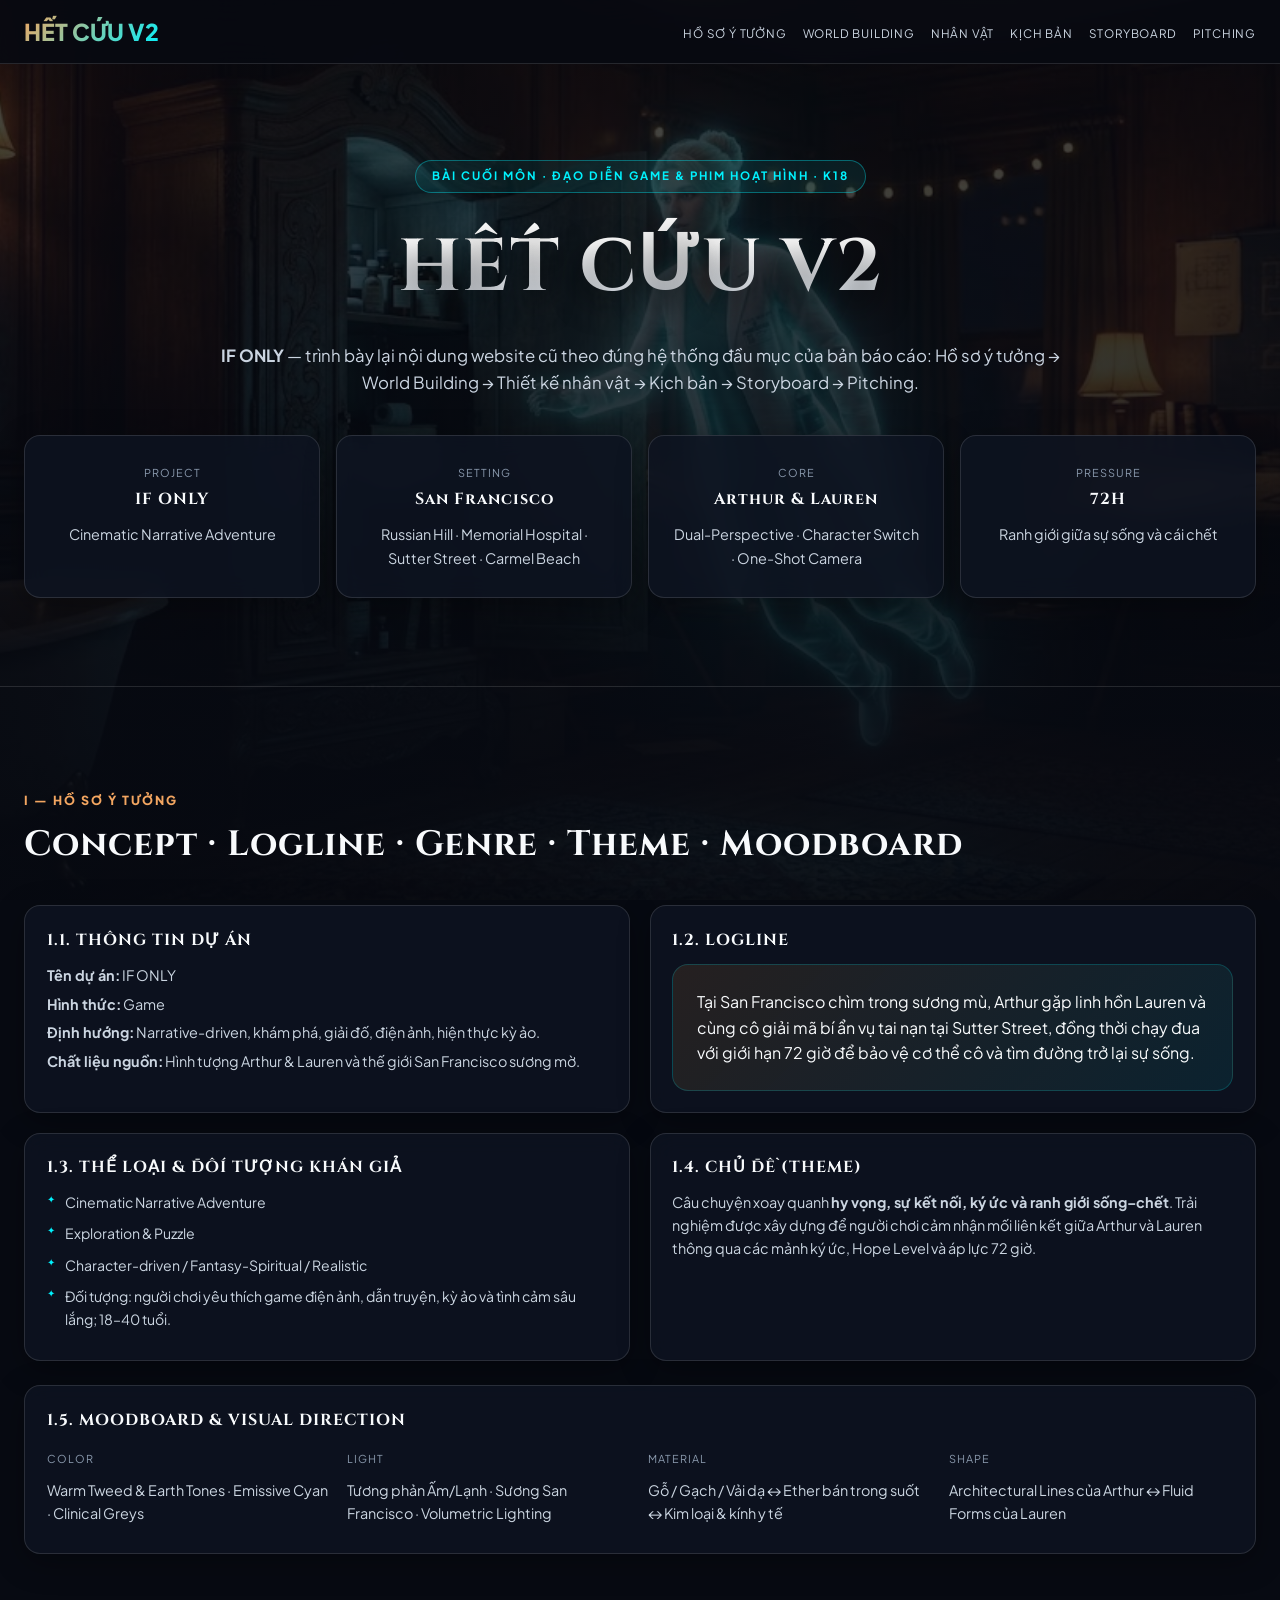
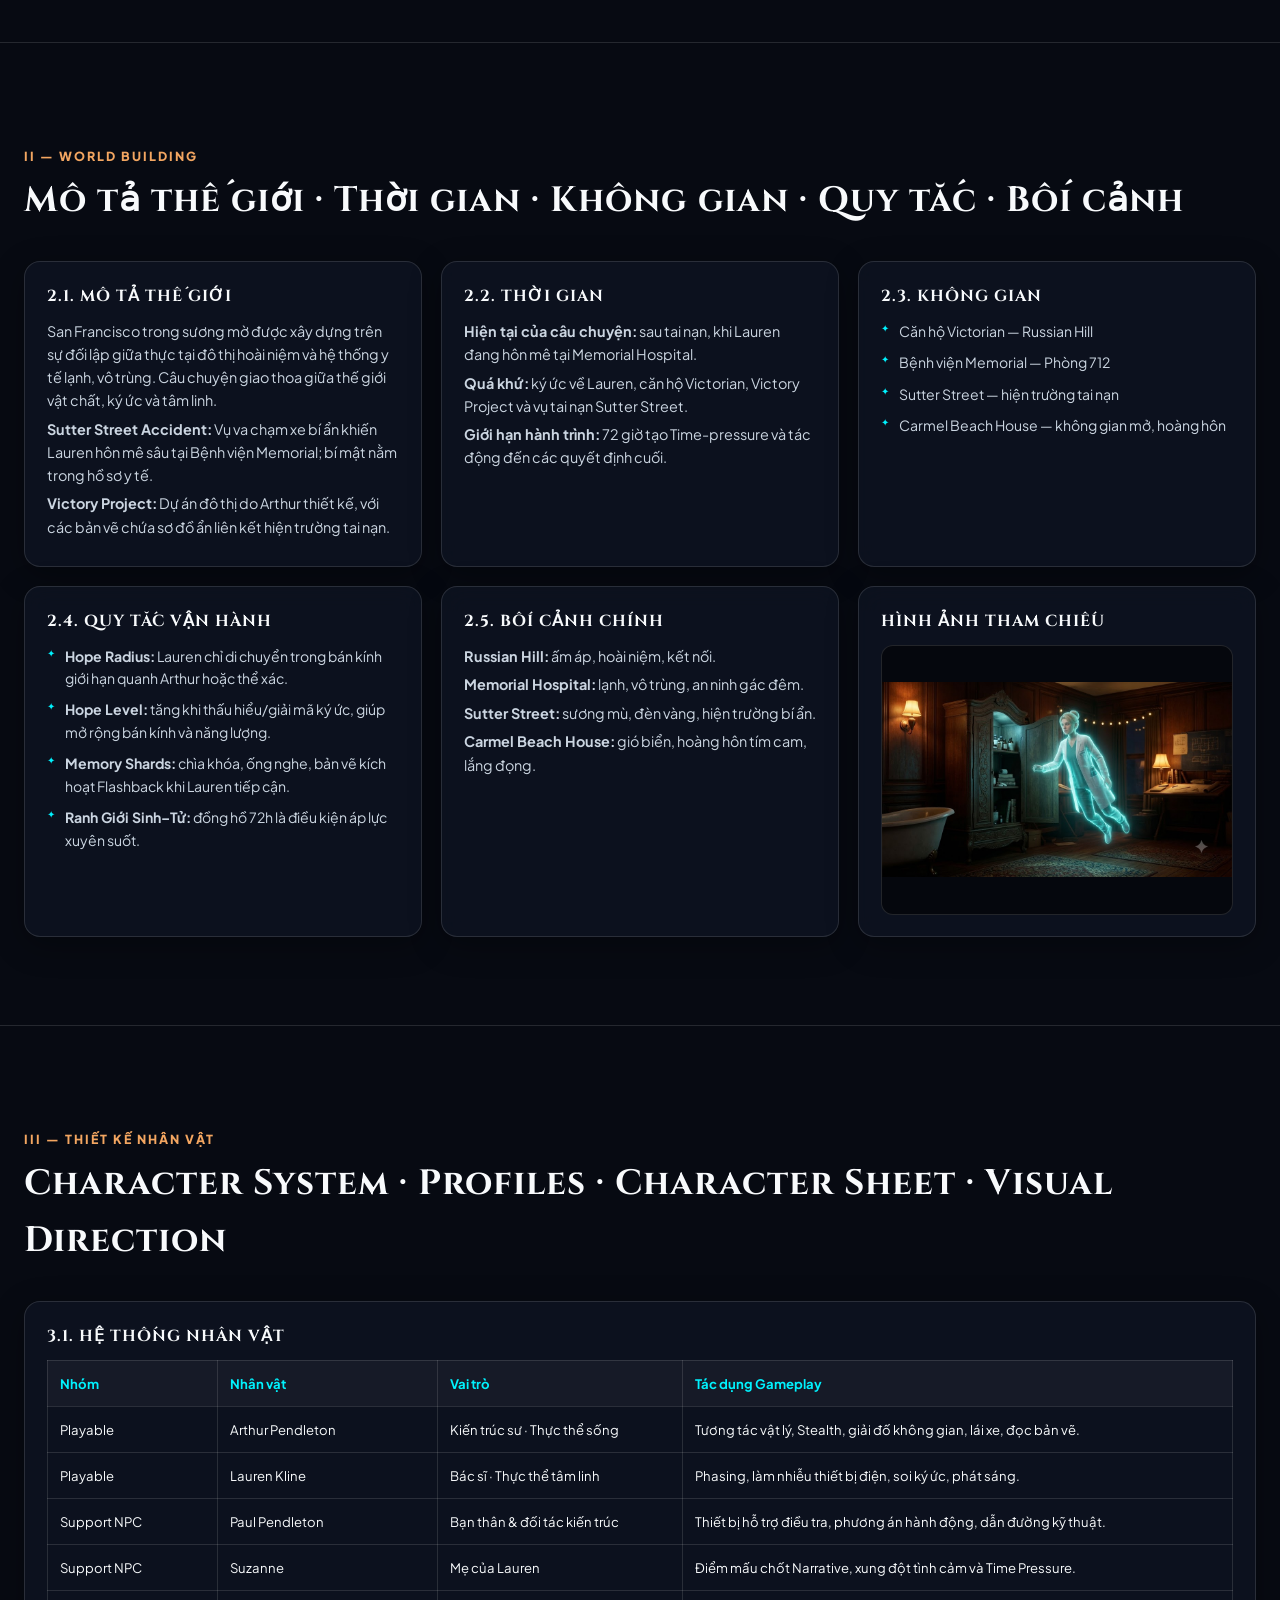
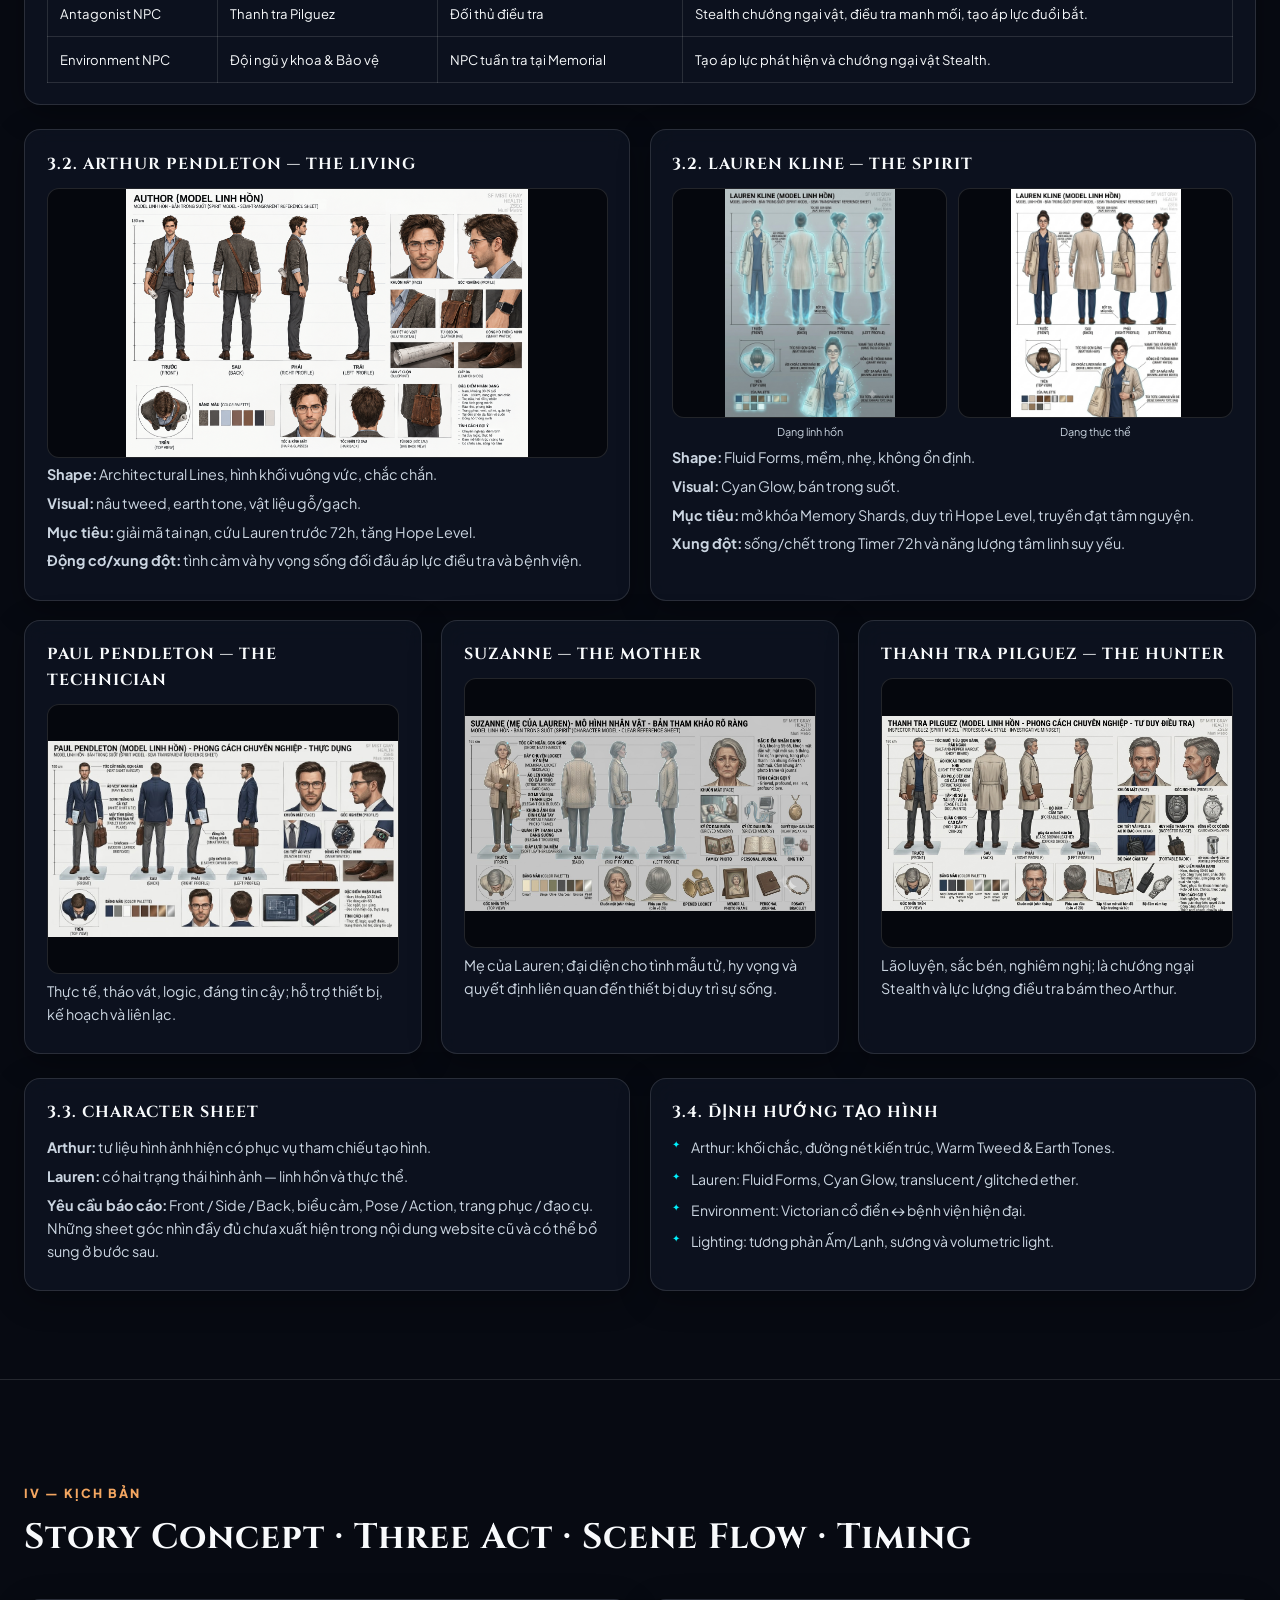
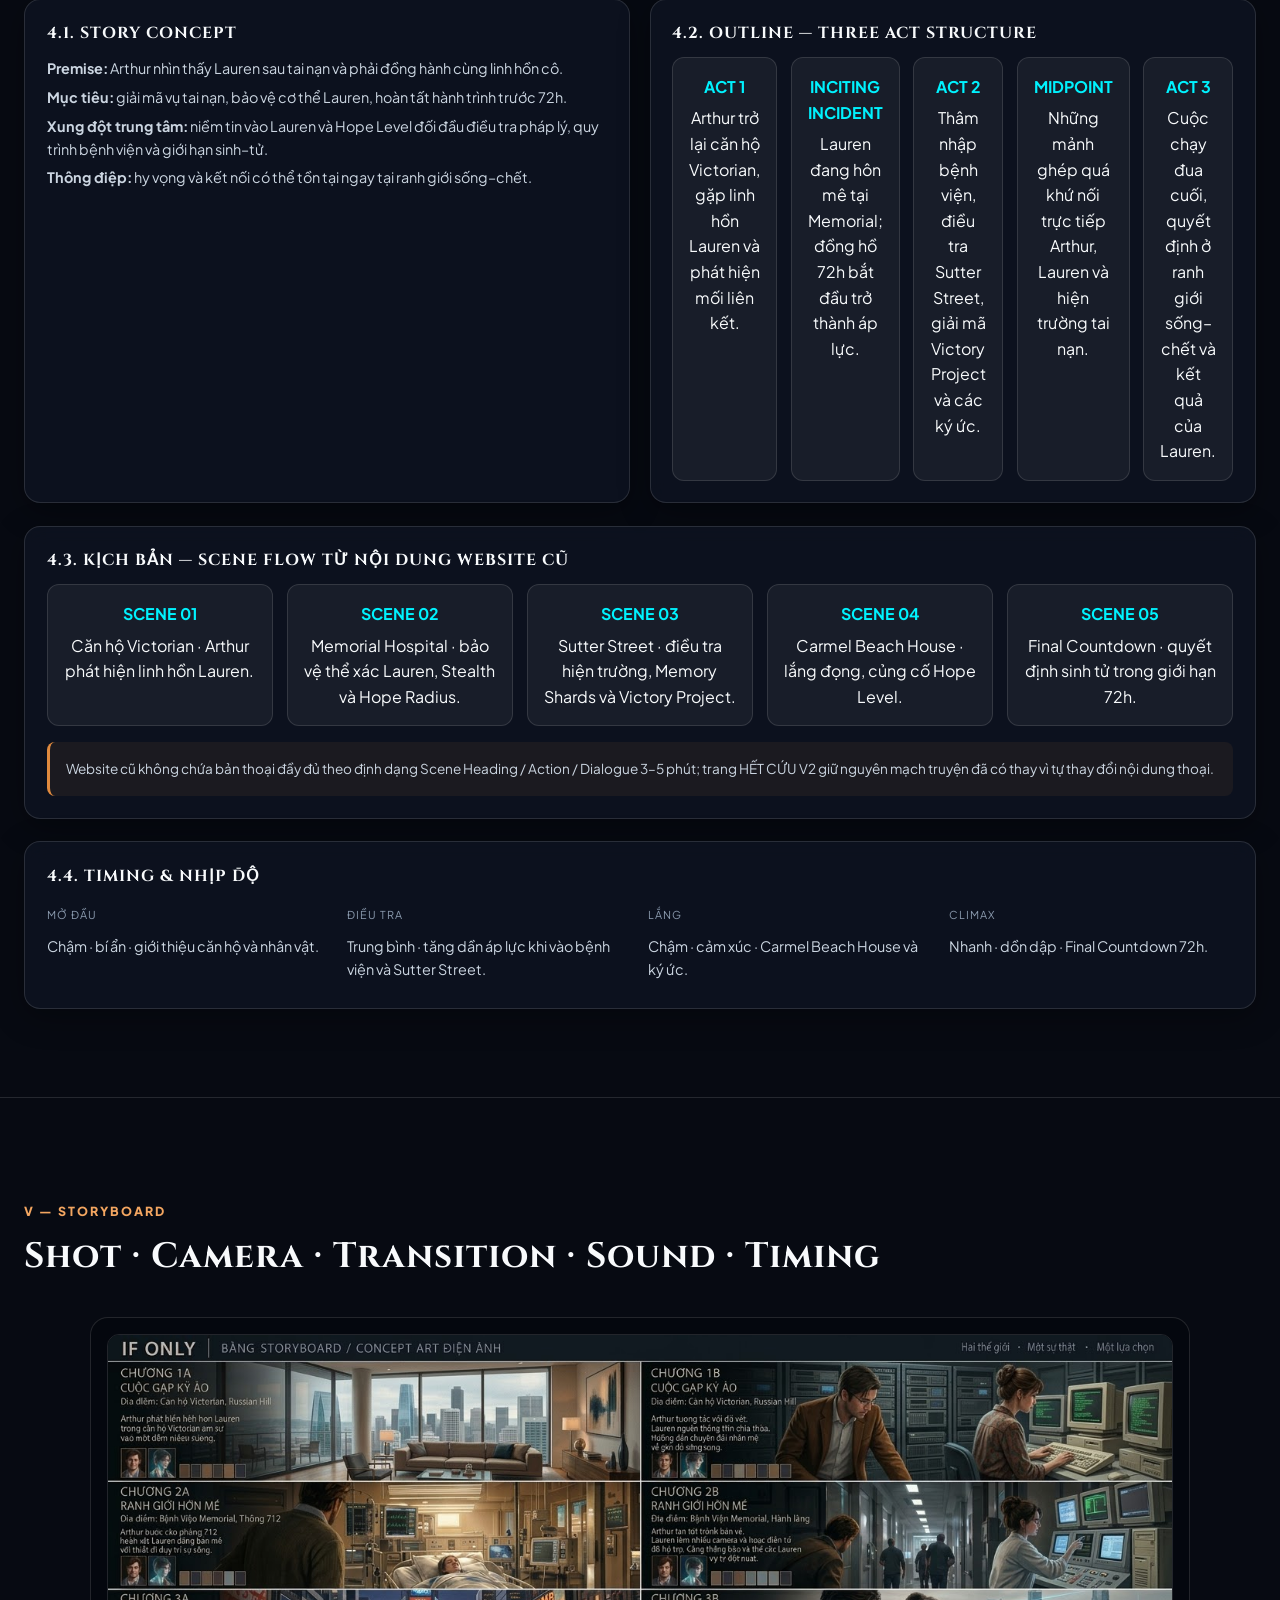
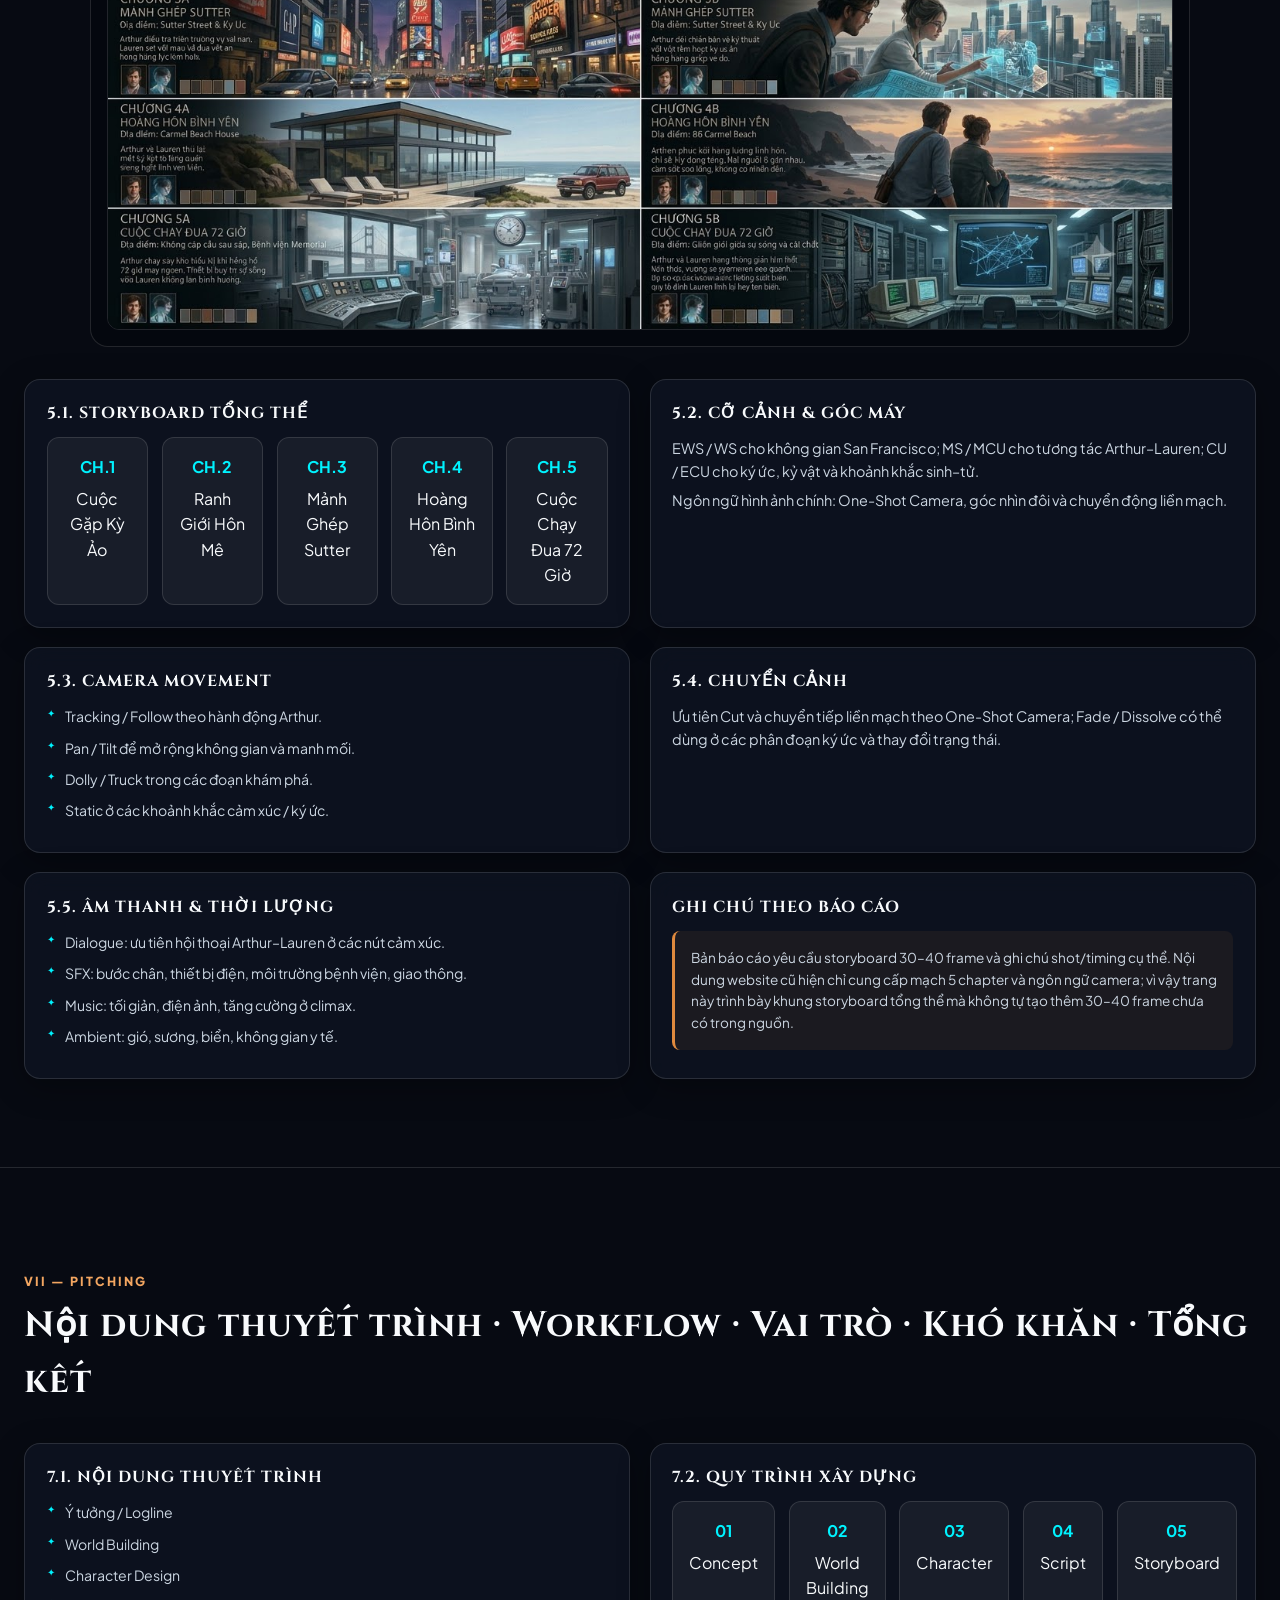
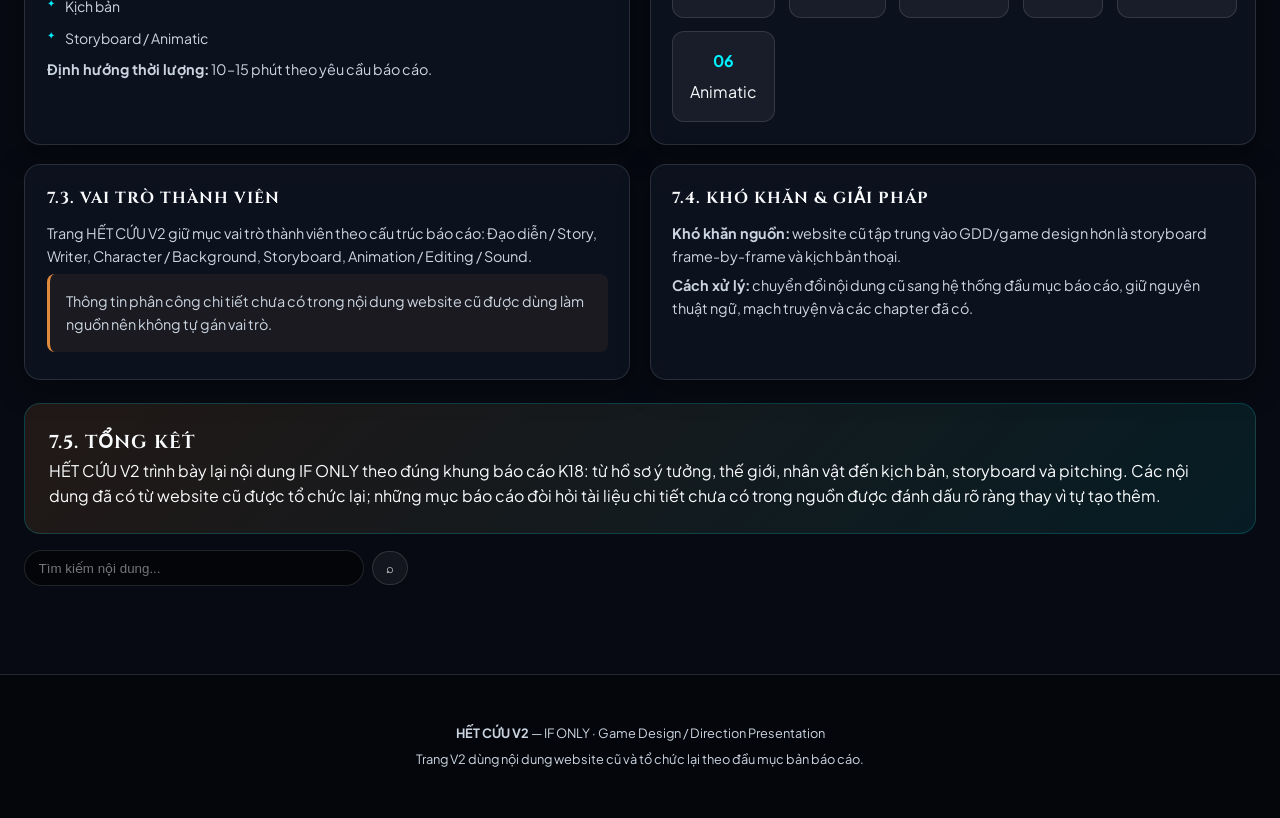
==== commit c37f900d: "restore V2 to previous interface" ====
--- a/het-cuu-v2/index.html
+++ b/het-cuu-v2/index.html
@@ -73,11 +73,11 @@
   <div class="nav-brand">HẾT CỨU V2</div>
   <ul class="nav-links">
     <li><a href="#concept">Hồ sơ ý tưởng</a></li>
-    <li><a href="#world">XÂY DỰNG THẾ GIỚI</a></li>
+    <li><a href="#world">World Building</a></li>
     <li><a href="#characters">Nhân vật</a></li>
     <li><a href="#script">Kịch bản</a></li>
     <li><a href="#storyboard">Storyboard</a></li>
-    <li><a href="#pitching">THUYẾT TRÌNH</a></li>
+    <li><a href="#pitching">Pitching</a></li>
   </ul>
 </nav>
 
@@ -85,7 +85,7 @@
   <div class="container">
     <span class="hero-tag">BÀI CUỐI MÔN · ĐẠO DIỄN GAME & PHIM HOẠT HÌNH · K18</span>
     <h1>HẾT CỨU V2</h1>
-    <p class="hero-sub"><strong>IF ONLY</strong> — trình bày lại nội dung website cũ theo đúng hệ thống đầu mục của bản báo cáo: Hồ sơ ý tưởng → XÂY DỰNG THẾ GIỚI → Thiết kế nhân vật → Kịch bản → Storyboard → Pitching.</p>
+    <p class="hero-sub"><strong>IF ONLY</strong> — trình bày lại nội dung website cũ theo đúng hệ thống đầu mục của bản báo cáo: Hồ sơ ý tưởng → World Building → Thiết kế nhân vật → Kịch bản → Storyboard → Pitching.</p>
     <div class="hero-grid">
       <div class="card"><span class="meta">Project</span><h3>IF ONLY</h3><p>Cinematic Narrative Adventure</p></div>
       <div class="card"><span class="meta">Setting</span><h3>San Francisco</h3><p>Russian Hill · Memorial Hospital · Sutter Street · Carmel Beach</p></div>
@@ -193,7 +193,7 @@
 <section id="characters">
 <div class="container">
   <div class="section-kicker">III — THIẾT KẾ NHÂN VẬT</div>
-  <h2 class="section-title">Hệ thống nhân vật · Hồ sơ nhân vật · Bảng thiết kế nhân vật · Định hướng tạo hình</h2>
+  <h2 class="section-title">Character System · Profiles · Character Sheet · Visual Direction</h2>
 
   <div class="table-wrap card">
     <h3>3.1. HỆ THỐNG NHÂN VẬT</h3>
@@ -261,7 +261,7 @@
 <section id="script">
 <div class="container">
   <div class="section-kicker">IV — KỊCH BẢN</div>
-  <h2 class="section-title">Ý tưởng câu chuyện · Cấu trúc ba hồi · Kịch bản · Thời lượng & nhịp độ</h2>
+  <h2 class="section-title">Story Concept · Three Act · Scene Flow · Timing</h2>
 
   <div class="grid-2">
     <div class="card">
@@ -284,22 +284,15 @@
   </div>
 
   <div style="margin-top:1.4rem" class="card">
-    <h3>4.3. KỊCH BẢN THOẠI HOÀN CHỈNH 3–5 PHÚT</h3>
-    <div style="margin-top:1rem">
-      <div class="note"><strong>CHƯƠNG 1 — CUỘC GẶP KỲ ẢO</strong><br>Thời lượng dự kiến: 3–5 phút.</div>
-      <p><strong>ARTHUR:</strong> “Lạ thật... Hệ thống điện ở cái căn hộ này lại dở chứng rồi. Paul bảo tuần trước đã thay lại toàn bộ cầu chì mà...”</p>
-      <p><strong>LAUREN:</strong> “Đừng... Đừng chạm vào cái chìa khóa đó. Đó là... của tôi.”</p>
-      <p><strong>ARTHUR:</strong> “Ai đó?!... Cô... cô vào đây bằng cách nào? Cửa khóa rồi mà!”</p>
-      <p><strong>LAUREN:</strong> “Anh... Anh nhìn thấy tôi sao? Thật sự nhìn thấy sao?!”</p>
-      <p><strong>ARTHUR:</strong> “Tôi... Tôi đang ngủ mơ đúng không? Căng thẳng công việc quá hóa điên rồi... Cô là cái bóng? Hay là ảo giác?”</p>
-      <p><strong>LAUREN:</strong> “Tôi không phải ảo giác. Tôi là Lauren... Lauren Kline. Đây là nhà của tôi! Hoặc ít nhất... đã từng là nhà của tôi trước khi đêm sương mù đó xảy ra.”</p>
-      <p><strong>ARTHUR:</strong> “Lauren Kline?... Bác sĩ tập sự ở Bệnh viện Memorial? Vụ tai nạn ở phố Sutter tuần trước?!”</p>
-      <p><strong>LAUREN:</strong> “Phải. Nhưng tôi không nhớ chuyện gì đã xảy ra đêm đó... Tôi tỉnh dậy và thấy mình ở đây, nhưng thể xác tôi... vẫn đang nằm trong phòng cấp cứu.”</p>
-      <p><strong>ARTHUR:</strong> “Nếu cô đang ở bệnh viện... Vậy cái đứng trước mặt tôi lúc này... là cái gì?”</p>
-      <p><strong>LAUREN:</strong> “Linh hồn? Một mảnh ký ức? Tôi cũng không rõ... Nhưng anh là người duy nhất suốt một tuần qua nghe được tiếng tôi nói.”</p>
-      <p><strong>ARTHUR:</strong> “Được rồi, Lauren. Tôi không biết đây là trò đùa hay phép thuật... Nhưng nếu cô thực sự đang ở đây, chúng ta phải tìm hiểu xem chuyện gì đã xảy ra trên phố Sutter.”</p>
-      <p><strong>LAUREN:</strong> “Cảm ơn anh... Arthur. Hãy giúp tôi tìm lại những ký ức bị đánh mất. Chúng ta không còn nhiều thời gian đâu.”</p>
-    </div>
+    <h3>4.3. KỊCH BẢN — SCENE FLOW TỪ NỘI DUNG WEBSITE CŨ</h3>
+    <div class="timeline">
+      <div class="step"><strong>SCENE 01</strong>Căn hộ Victorian · Arthur phát hiện linh hồn Lauren.</div>
+      <div class="step"><strong>SCENE 02</strong>Memorial Hospital · bảo vệ thể xác Lauren, Stealth và Hope Radius.</div>
+      <div class="step"><strong>SCENE 03</strong>Sutter Street · điều tra hiện trường, Memory Shards và Victory Project.</div>
+      <div class="step"><strong>SCENE 04</strong>Carmel Beach House · lắng đọng, củng cố Hope Level.</div>
+      <div class="step"><strong>SCENE 05</strong>Final Countdown · quyết định sinh tử trong giới hạn 72h.</div>
+    </div>
+    <div class="note" style="margin-top:1rem">Website cũ không chứa bản thoại đầy đủ theo định dạng Scene Heading / Action / Dialogue 3–5 phút; trang HẾT CỨU V2 giữ nguyên mạch truyện đã có thay vì tự thay đổi nội dung thoại.</div>
   </div>
 
   <div style="margin-top:1.4rem" class="card">
@@ -317,7 +310,7 @@
 <section id="storyboard">
 <div class="container">
   <div class="section-kicker">V — STORYBOARD</div>
-  <h2 class="section-title">Cỡ cảnh · Máy quay · Chuyển cảnh · Âm thanh · Thời lượng</h2>
+  <h2 class="section-title">Shot · Camera · Transition · Sound · Timing</h2>
 
   <div class="chapter-main">
     <img src="../images/chapter.jpg" alt="Tổng quan 5 Chapter của IF ONLY">
@@ -333,12 +326,6 @@
         <div class="step"><strong>CH.4</strong>Hoàng Hôn Bình Yên</div>
         <div class="step"><strong>CH.5</strong>Cuộc Chạy Đua 72 Giờ</div>
       </div>
-      <div style="margin-top:1rem">
-        <div class="note"><strong>36 KHUNG STORYBOARD</strong> — nội dung được đặt trong chính thẻ storyboard hiện có, không tạo bố cục mới.</div>
-        <ol style="padding-left:1.25rem;color:var(--muted);font-size:.8rem">
-          <li style="margin:.3rem 0">01 · 00:00 · Toàn cảnh · Russian Hill trong sương, căn hộ Victorian · Gió + mưa nhẹ.</li><li style="margin:.3rem 0">02 · 00:07 · Toàn cảnh · Arthur bước lên cầu thang · Bước chân.</li><li style="margin:.3rem 0">03 · 00:14 · Trung cảnh · Tay Arthur mở cửa căn hộ · Tiếng khóa cửa.</li><li style="margin:.3rem 0">04 · 00:21 · Góc nhìn sau vai · Căn phòng tối, ánh đèn vàng · Nhạc nền bắt đầu.</li><li style="margin:.3rem 0">05 · 00:28 · Cận cảnh · Đồng hồ tích tắc · Tích… tắc…</li><li style="margin:.3rem 0">06 · 00:35 · Cận cảnh · Điện chập chờn · Ù điện.</li><li style="margin:.3rem 0">07 · 00:42 · Trung cận · Bóng Lauren xuất hiện · Lauren: “Đừng... Đừng chạm vào cái chìa khóa đó.”</li><li style="margin:.3rem 0">08 · 00:50 · Cận cảnh · Arthur quay phắt lại · Arthur: “Ai đó?!...”</li><li style="margin:.3rem 0">09 · 01:00 · Đặc tả · Chìa khóa trên bàn · Lauren: “Đó là... của tôi.”</li><li style="margin:.3rem 0">10 · 01:10 · Trung cảnh · Arthur nhìn Lauren, chưa tin · Arthur: “Cô là cái bóng? Hay là ảo giác?”</li><li style="margin:.3rem 0">11 · 01:20 · Cận cảnh · Lauren tiến lại gần · Lauren: “Tôi không phải ảo giác.”</li><li style="margin:.3rem 0">12 · 01:30 · Toàn cảnh · Không gian căn hộ Victorian · Lauren: “Đây là nhà của tôi!”</li><li style="margin:.3rem 0">13 · 01:38 · Trung cảnh · Arthur nhận ra Lauren Kline · Arthur: “Lauren Kline?!”</li><li style="margin:.3rem 0">14 · 01:46 · Cận cảnh · Ký ức vụ tai nạn Sutter Street lóe lên · Âm thanh phanh xe.</li><li style="margin:.3rem 0">15 · 01:54 · Trung cận · Lauren kể về cơ thể ở bệnh viện · Lauren: “Thể xác tôi... vẫn đang nằm trong phòng cấp cứu.”</li><li style="margin:.3rem 0">16 · 02:02 · Cận cảnh · Arthur bối rối · Arthur: “Cái đứng trước mặt tôi lúc này... là cái gì?”</li><li style="margin:.3rem 0">17 · 02:10 · Đặc tả · Lauren mờ, ánh sáng lạnh · Lauren: “Linh hồn? Một mảnh ký ức?”</li><li style="margin:.3rem 0">18 · 02:20 · Chuyển cảnh · Từ Lauren sang Bệnh viện Memorial · Âm thanh chuyển cảnh.</li><li style="margin:.3rem 0">19 · 02:28 · Toàn cảnh · Hành lang Bệnh viện Memorial · Ambient bệnh viện.</li><li style="margin:.3rem 0">20 · 02:36 · Trung cảnh · Arthur di chuyển trong hành lang · Bước chân nhỏ.</li><li style="margin:.3rem 0">21 · 02:44 · Đặc tả · Bảng phòng 712 · Bíp monitor từ xa.</li><li style="margin:.3rem 0">22 · 02:52 · Cận cảnh · Lauren đứng cạnh phòng 712 · Lauren: “Đó là em.”</li><li style="margin:.3rem 0">23 · 03:00 · Đặc tả · Lauren đang hôn mê trên giường bệnh · Bíp đều.</li><li style="margin:.3rem 0">24 · 03:08 · Trung cận · Arthur nhìn qua ô kính · Arthur: “Em còn sống...”</li><li style="margin:.3rem 0">25 · 03:15 · Toàn cảnh · Arthur và Lauren đến Sutter Street · Gió + xe xa.</li><li style="margin:.3rem 0">26 · 03:22 · Trung cảnh · Arthur soi hiện trường tai nạn · Tìm manh mối.</li><li style="margin:.3rem 0">27 · 03:30 · Đặc tả · Mảnh ký ức phát sáng · Âm thanh ký ức.</li><li style="margin:.3rem 0">28 · 03:38 · Cận cảnh Lauren · Lauren chạm vào mảnh ký ức · Lauren: “Em đã ở đây.”</li><li style="margin:.3rem 0">29 · 03:46 · Góc nhìn chủ thể · Flashback xe lao qua màn sương · Phanh + nhịp trống.</li><li style="margin:.3rem 0">30 · 03:54 · Trung cận · Bản vẽ Victory Project hiện ra · Arthur nhận ra manh mối.</li><li style="margin:.3rem 0">31 · 04:02 · Toàn cảnh · Bóng Thanh tra Pilguez ở cuối phố · Còi xe xa.</li><li style="margin:.3rem 0">32 · 04:08 · Trung cảnh · Arthur và Lauren nhìn về Pilguez · Lauren: “Chạy đi, Arthur.”</li><li style="margin:.3rem 0">33 · 04:12 · Tracking · Arthur chạy trong sương · Nhịp nhạc tăng.</li><li style="margin:.3rem 0">34 · 04:15 · Cận cảnh · Đồng hồ đếm ngược 72 giờ · Tích tắc nhanh.</li><li style="margin:.3rem 0">35 · 04:18 · Đặc tả · Cửa phòng 712 đóng lại · Arthur V.O.: “Lauren… chờ anh.”</li><li style="margin:.3rem 0">36 · 04:20 · Cắt đen · Tiêu đề IF ONLY xuất hiện · Bíp cuối → im lặng.</li>
-        </ol>
-      </div>
     </div>
     <div class="card">
       <h3>5.2. CỠ CẢNH & GÓC MÁY</h3>
@@ -385,7 +372,7 @@
       <h3>7.1. NỘI DUNG THUYẾT TRÌNH</h3>
       <ul class="list">
         <li>Ý tưởng / Logline</li>
-        <li>XÂY DỰNG THẾ GIỚI</li>
+        <li>World Building</li>
         <li>Character Design</li>
         <li>Kịch bản</li>
         <li>Storyboard / Animatic</li>
@@ -396,7 +383,7 @@
       <h3>7.2. QUY TRÌNH XÂY DỰNG</h3>
       <div class="timeline">
         <div class="step"><strong>01</strong>Concept</div>
-        <div class="step"><strong>02</strong>XÂY DỰNG THẾ GIỚI</div>
+        <div class="step"><strong>02</strong>World Building</div>
         <div class="step"><strong>03</strong>Character</div>
         <div class="step"><strong>04</strong>Script</div>
         <div class="step"><strong>05</strong>Storyboard</div>
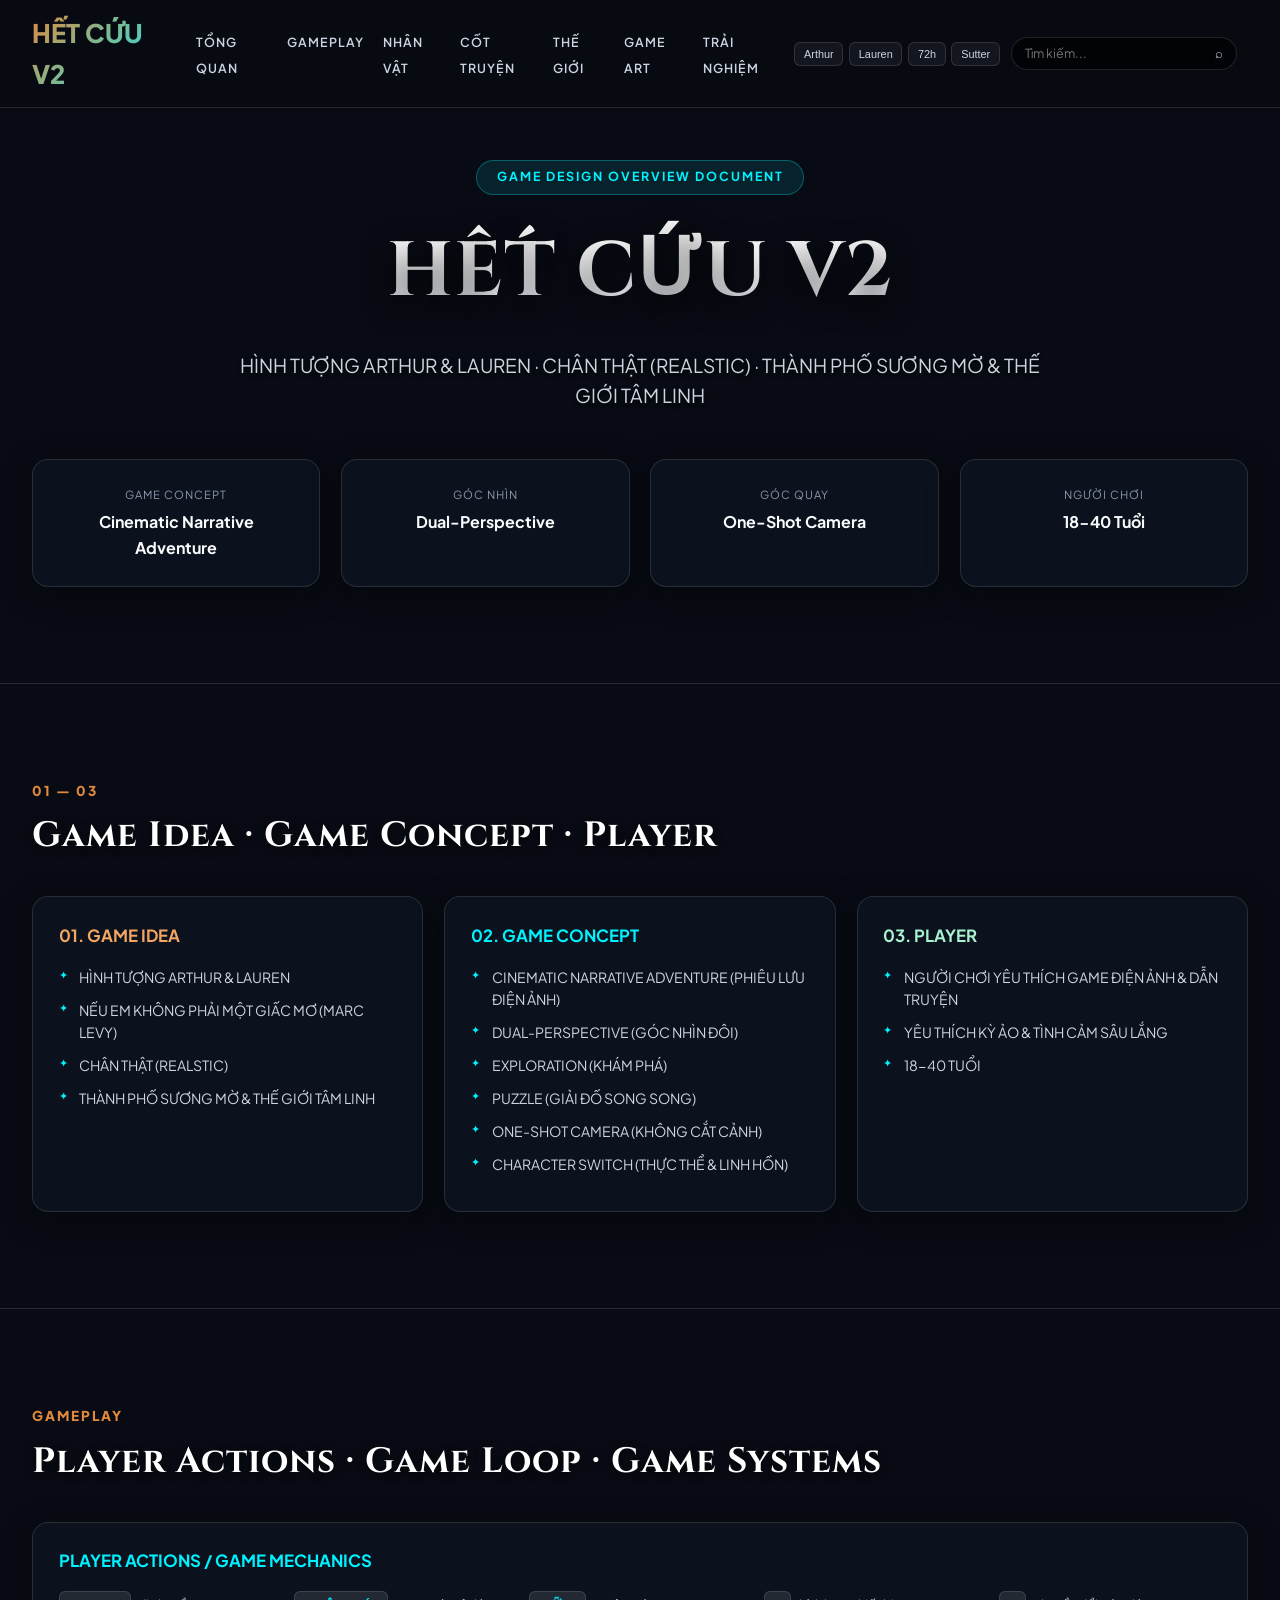
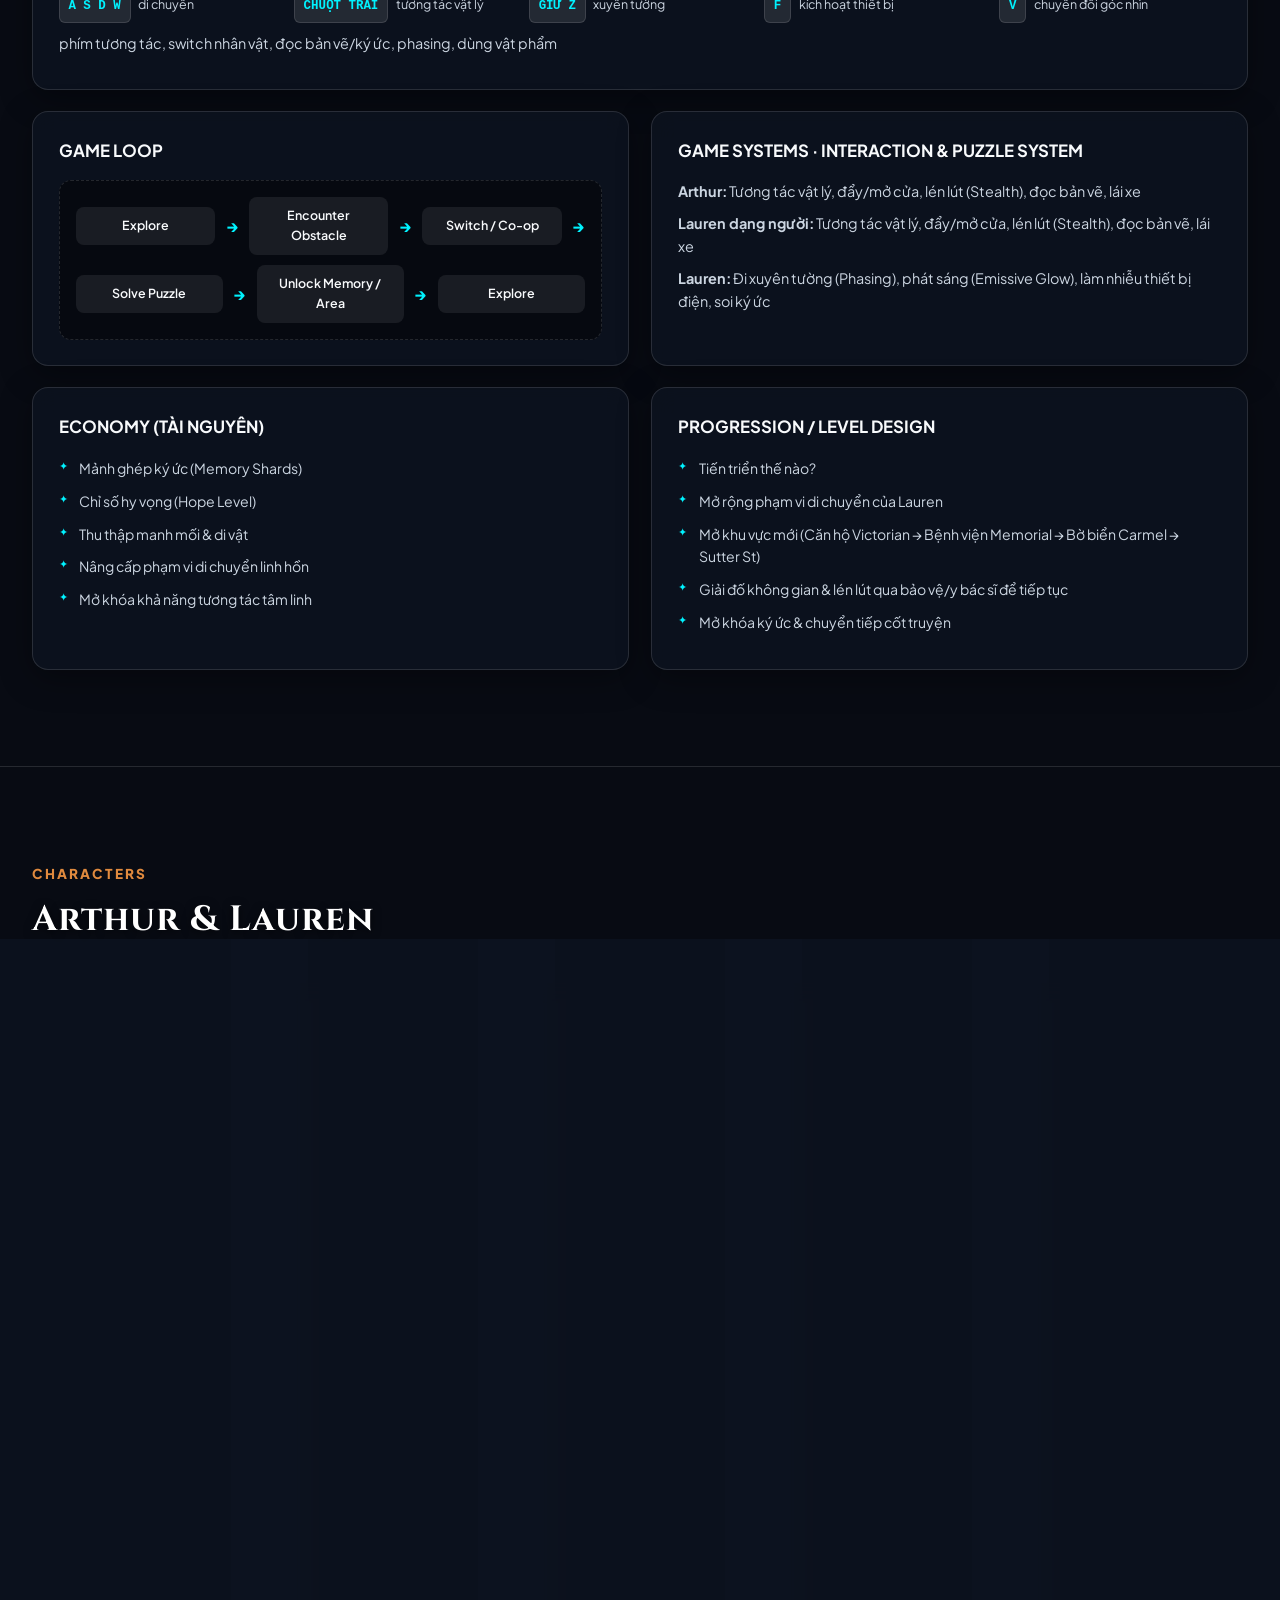
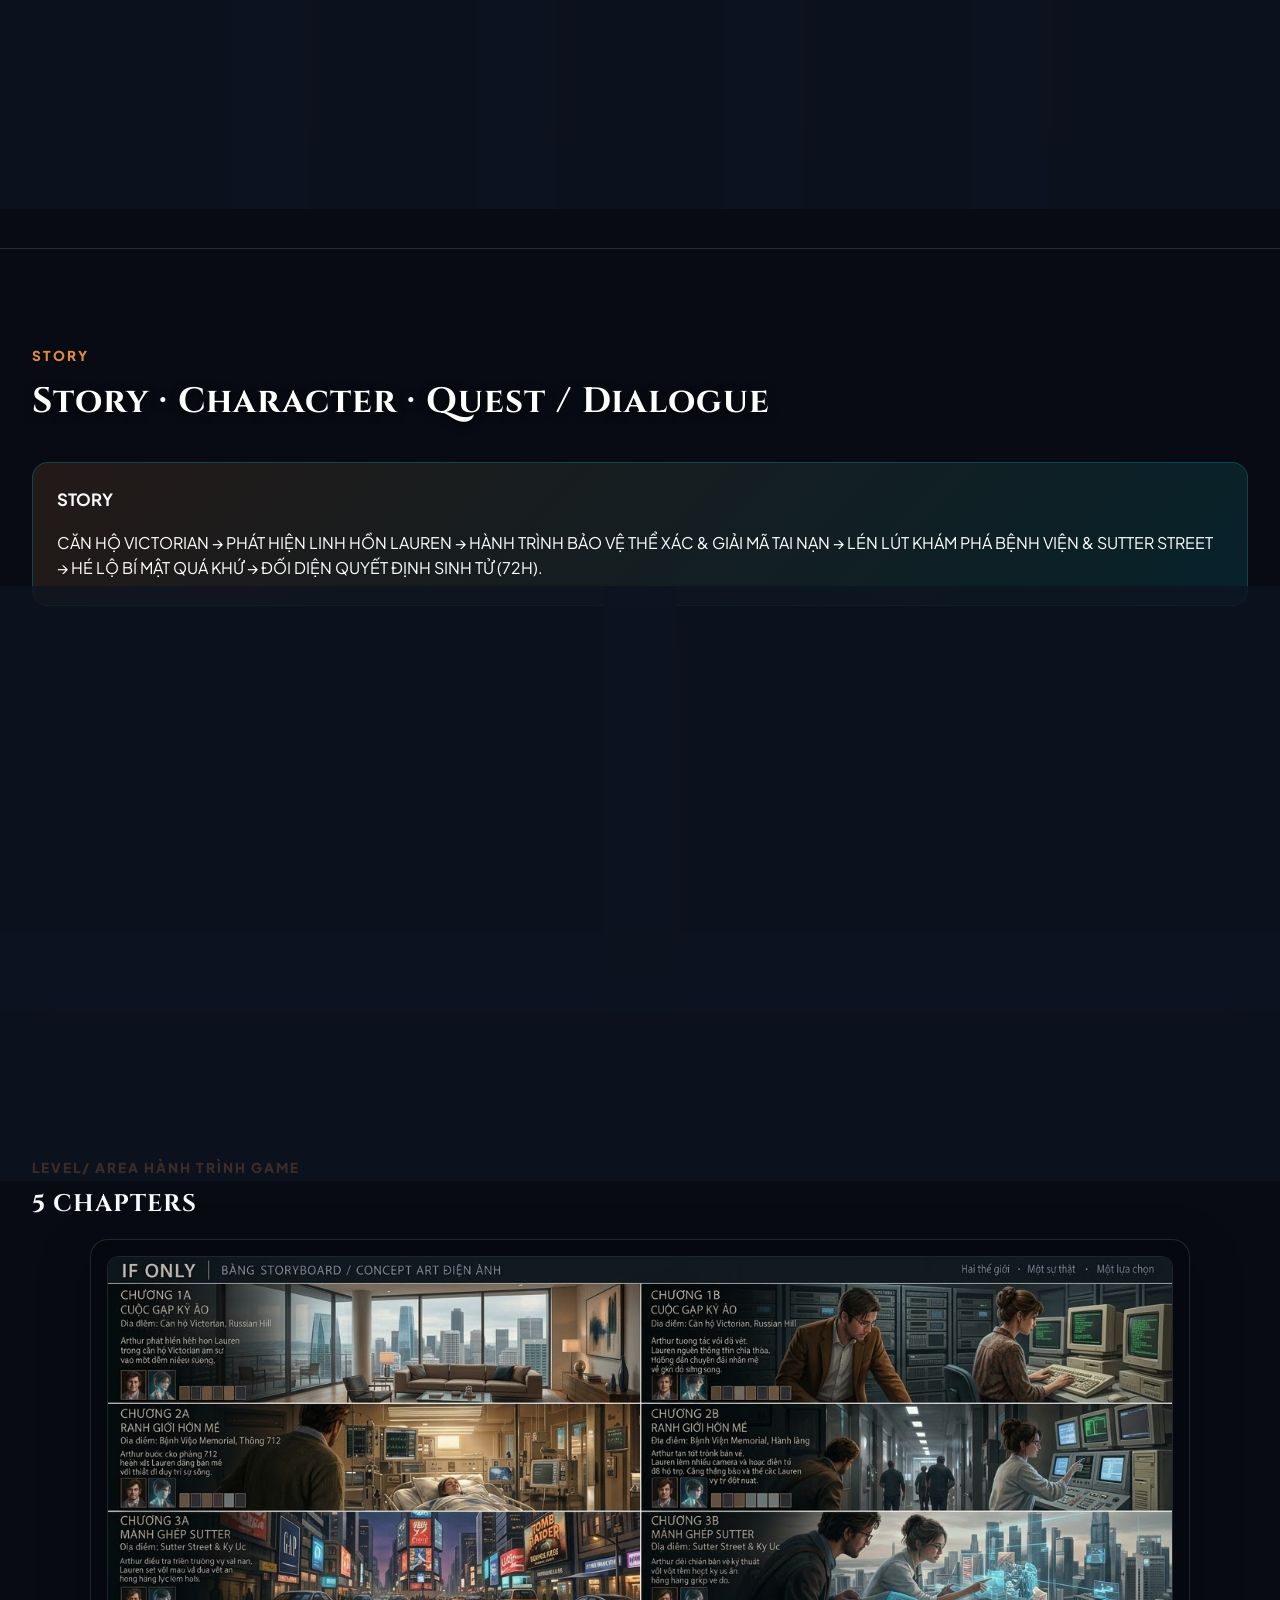
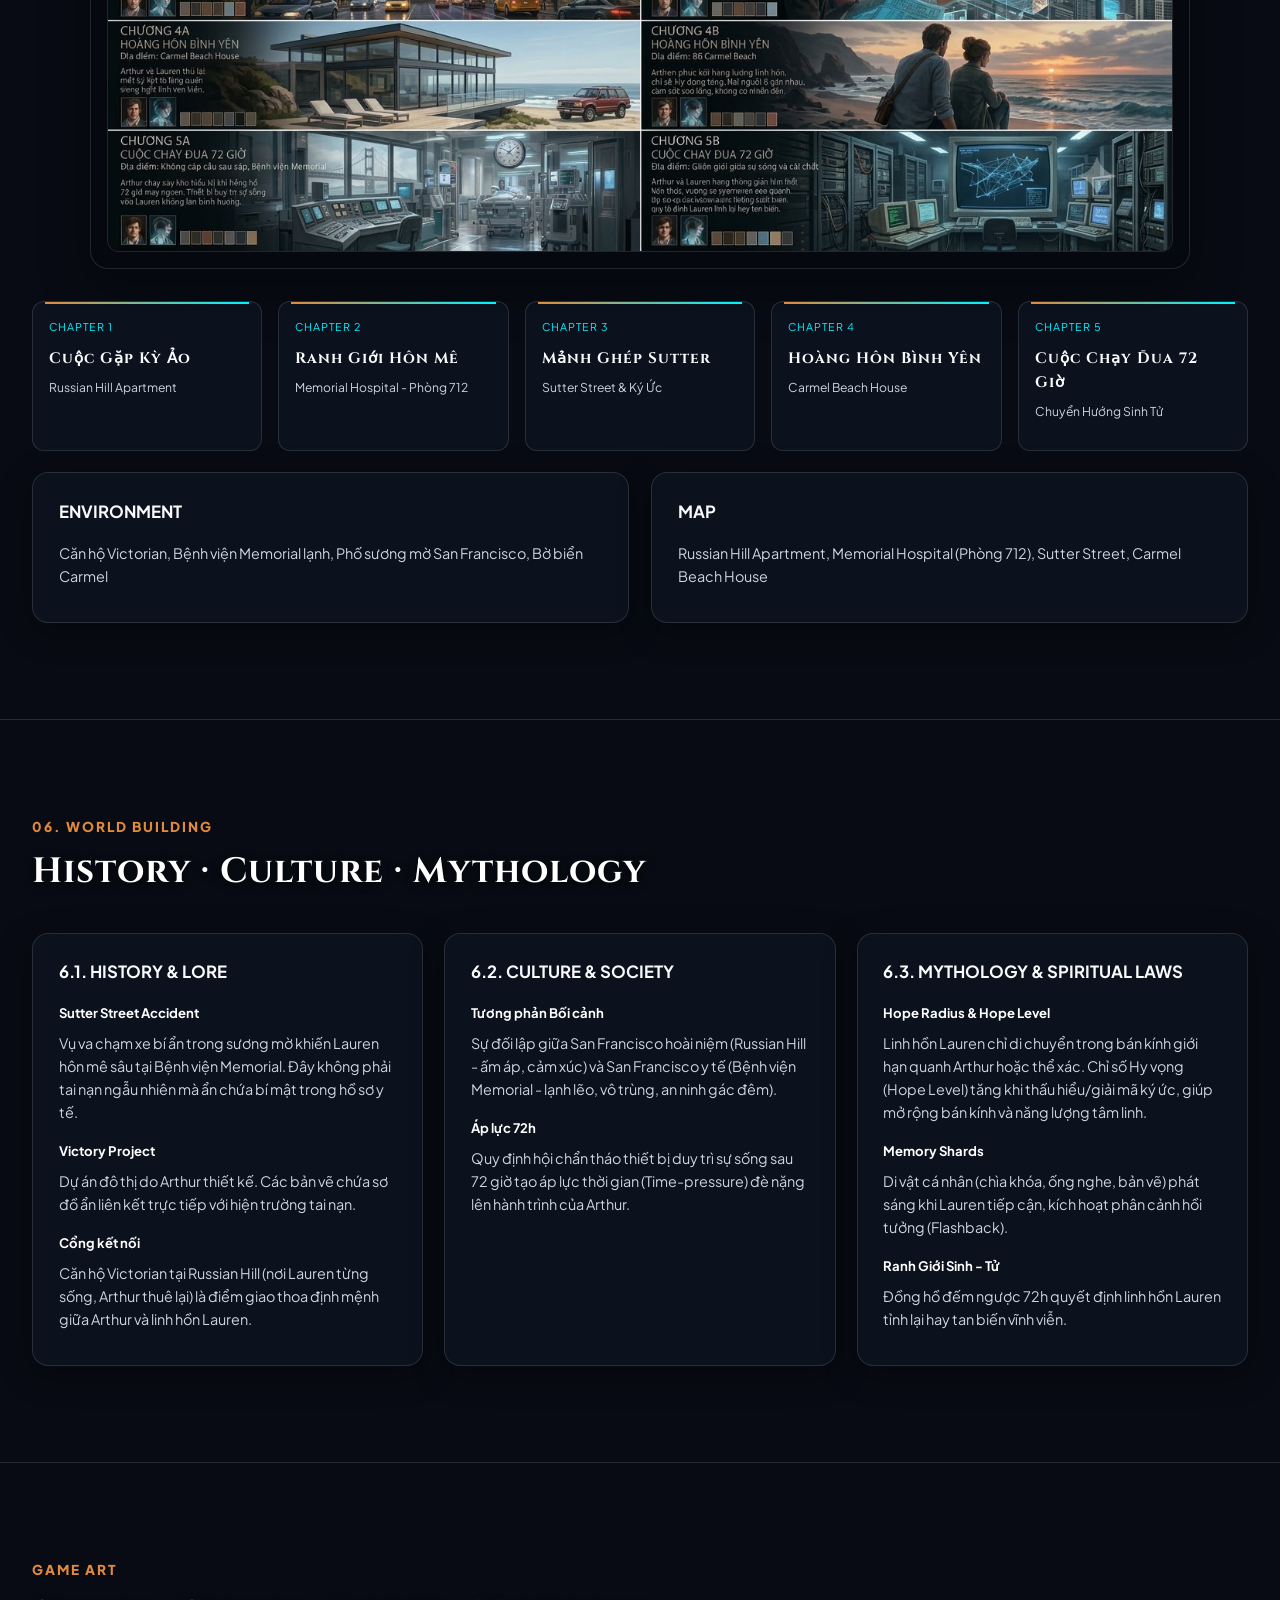
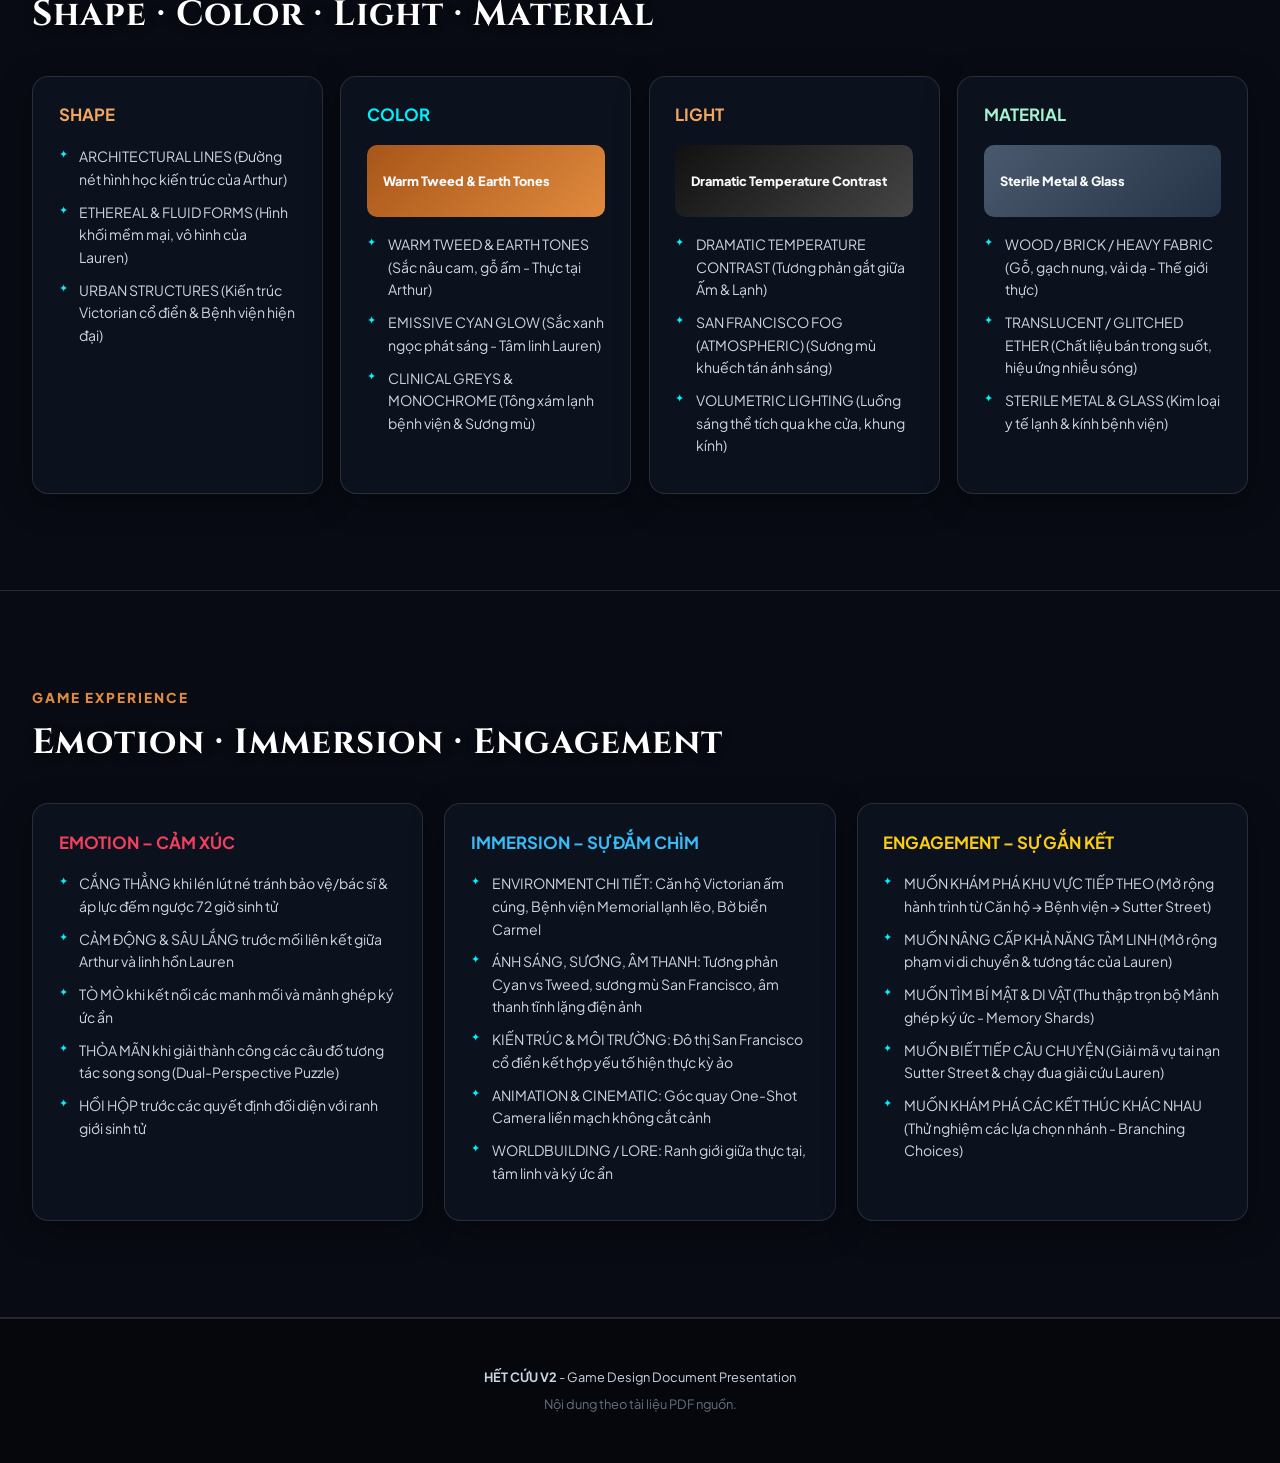
==== commit bbbf1be2: "restore V2 first interface" ====
--- a/het-cuu-v2/index.html
+++ b/het-cuu-v2/index.html
@@ -3,439 +3,369 @@
 <head>
 <meta charset="UTF-8">
 <meta name="viewport" content="width=device-width, initial-scale=1.0">
-<title>HẾT CỨU V2 — IF ONLY</title>
+<title>HẾT CỨU V2 - Game Design Overview Document</title>
 <link href="https://fonts.googleapis.com/css2?family=Plus+Jakarta+Sans:wght@300;400;600;700;800&family=Cinzel:wght@600;800&display=swap" rel="stylesheet">
 <style>
-:root{--bg:#070a12;--card:rgba(14,20,33,.82);--card2:rgba(22,30,47,.92);--line:rgba(255,255,255,.12);--warm:#e08a3e;--warm2:#f3a661;--cyan:#00f2fe;--cyan2:#4facfe;--text:#f8fafc;--muted:#cbd5e1;--grey:#8a99ad}
+:root{
+--bg-main:#080b13;--bg-card:rgba(14,20,33,.78);--bg-card-hover:rgba(22,31,50,.92);
+--border-color:rgba(255,255,255,.12);--warm-tweed:#e08a3e;--warm-glow:#f3a661;
+--cyan-glow:#00f2fe;--cyan-deep:#4facfe;--grey-clinical:#8a99ad;
+--text-main:#f8fafc;--text-muted:#cbd5e1;
+}
 *{box-sizing:border-box;margin:0;padding:0}
 html{scroll-behavior:smooth}
-body{font-family:'Plus Jakarta Sans',sans-serif;background:var(--bg);color:var(--text);line-height:1.6;overflow-x:hidden}
-h1,h2,h3{font-family:'Cinzel',serif;letter-spacing:1px}
-a{color:inherit}
-nav{position:fixed;top:0;left:0;right:0;z-index:1000;background:rgba(7,10,18,.88);backdrop-filter:blur(16px);border-bottom:1px solid var(--line);padding:.8rem 1.5rem;display:flex;align-items:center;justify-content:space-between;gap:1rem}
-.nav-brand{font-size:1.45rem;font-weight:800;background:linear-gradient(135deg,var(--warm2),var(--cyan));-webkit-background-clip:text;-webkit-text-fill-color:transparent;white-space:nowrap}
-.nav-links{display:flex;gap:1rem;list-style:none;overflow:auto}
-.nav-links a{text-decoration:none;color:var(--muted);font-size:.73rem;text-transform:uppercase;letter-spacing:.8px;white-space:nowrap}
-.nav-links a:hover{color:var(--cyan)}
-.container{max-width:1280px;margin:0 auto;padding:0 1.5rem}
-section,header.hero{position:relative;padding:6.5rem 0 5.5rem;border-bottom:1px solid var(--line);background-size:cover;background-position:center;background-attachment:fixed}
-header.hero{padding-top:10rem;text-align:center;background-image:linear-gradient(180deg,rgba(7,10,18,.72),rgba(7,10,18,.95)),url('../images/924acbcd-d333-4de1-b22e-fde067699191.jpg')}
-#concept{background-image:linear-gradient(180deg,rgba(7,10,18,.94),rgba(7,10,18,.92)),url('../images/924acbcd-d333-4de1-b22e-fde067699191.jpg')}
-#world{background-image:linear-gradient(180deg,rgba(7,10,18,.95),rgba(7,10,18,.95)),url('../images/Gemini_Generated_Image_aydfaiaydfaiaydf.png')}
-#characters{background-image:linear-gradient(180deg,rgba(7,10,18,.95),rgba(7,10,18,.94)),url('../images/Gemini_Generated_Image_vzkognvzkognvzko.png')}
-#script{background-image:linear-gradient(180deg,rgba(7,10,18,.95),rgba(7,10,18,.96)),url('../images/ChatGPT Image 22_30_20 26 thg 9, 2026 (2).png')}
-#storyboard{background-image:linear-gradient(180deg,rgba(7,10,18,.96),rgba(7,10,18,.96)),url('../images/chapter.jpg')}
-#pitching{background-image:linear-gradient(180deg,rgba(7,10,18,.96),rgba(7,10,18,.97)),url('../images/924acbcd-d333-4de1-b22e-fde067699191.jpg')}
-.hero-tag{display:inline-block;padding:.4rem 1rem;border:1px solid rgba(0,242,254,.35);background:rgba(0,242,254,.08);border-radius:999px;color:var(--cyan);font-size:.72rem;font-weight:700;letter-spacing:2px;text-transform:uppercase}
-.hero h1{font-size:4.6rem;margin:1rem 0;background:linear-gradient(180deg,#fff 30%,var(--muted));-webkit-background-clip:text;-webkit-text-fill-color:transparent;text-shadow:0 12px 30px rgba(0,0,0,.7)}
-.hero-sub{max-width:850px;margin:0 auto 2.4rem;color:var(--muted);font-size:1.05rem}
-.hero-grid{display:grid;grid-template-columns:repeat(4,1fr);gap:1rem}
-.card{background:var(--card);border:1px solid var(--line);border-radius:16px;padding:1.35rem;backdrop-filter:blur(12px);box-shadow:0 8px 32px rgba(0,0,0,.32);transition:.25s}
-.card:hover{background:var(--card2);border-color:rgba(255,255,255,.22);transform:translateY(-3px)}
-.card h3{font-size:1rem;margin-bottom:.65rem}
-.card p{font-size:.9rem;color:var(--muted);margin:.35rem 0}
-.section-kicker{font-size:.78rem;color:var(--warm2);letter-spacing:2px;text-transform:uppercase;margin-bottom:.4rem;font-weight:800}
-.section-title{font-size:2.2rem;margin-bottom:2rem}
-.grid-2{display:grid;grid-template-columns:repeat(2,minmax(0,1fr));gap:1.2rem}
-.grid-3{display:grid;grid-template-columns:repeat(3,minmax(0,1fr));gap:1.2rem}
-.grid-4{display:grid;grid-template-columns:repeat(4,minmax(0,1fr));gap:1rem}
-.list{list-style:none}
-.list li{position:relative;padding-left:1.15rem;color:var(--muted);font-size:.88rem;margin:.55rem 0}
-.list li:before{content:'✦';position:absolute;left:0;color:var(--cyan);font-size:.65rem}
-.meta{display:inline-block;color:var(--grey);font-size:.68rem;text-transform:uppercase;letter-spacing:1px;margin-bottom:.4rem}
-.highlight{background:linear-gradient(135deg,rgba(224,138,62,.12),rgba(0,242,254,.08));border:1px solid rgba(0,242,254,.18);border-radius:16px;padding:1.5rem}
-.table-wrap{overflow:auto}
-table{width:100%;min-width:960px;border-collapse:collapse}
-th,td{border:1px solid var(--line);padding:.75rem;text-align:left;vertical-align:top;font-size:.82rem}
-th{color:var(--cyan);background:rgba(255,255,255,.04)}
-.img-card img{width:100%;height:270px;object-fit:contain;background:#05070d;border:1px solid var(--line);border-radius:12px;display:block}
-.lauren-pair{display:grid;grid-template-columns:1fr 1fr;gap:.7rem}
-.lauren-pair img{height:230px}
-.caption{text-align:center;color:var(--muted);font-size:.68rem;margin-top:.35rem}
-.chapter-main{max-width:1100px;margin:0 auto 2rem;padding:1rem;border-radius:18px;border:1px solid var(--line);background:rgba(5,7,13,.72);display:flex;justify-content:center}
-.chapter-main img{width:100%;max-height:760px;object-fit:contain;border-radius:12px;border:1px solid var(--line)}
-.timeline{display:grid;grid-template-columns:repeat(5,1fr);gap:.85rem}
-.step{background:rgba(255,255,255,.05);border:1px solid var(--line);border-radius:12px;padding:1rem;text-align:center}
-.step strong{display:block;color:var(--cyan);margin-bottom:.35rem}
-.note{padding:1rem;border-left:3px solid var(--warm);background:rgba(224,138,62,.07);color:var(--muted);border-radius:8px;font-size:.85rem}
-footer{padding:3rem 0;text-align:center;color:var(--muted);font-size:.8rem;background:#04060b}
-.search{display:flex;gap:.5rem;align-items:center;margin-top:1rem}
-.search input{width:100%;max-width:340px;background:rgba(0,0,0,.48);border:1px solid var(--line);border-radius:999px;padding:.6rem .85rem;color:#fff;outline:none}
-.search button{border:1px solid var(--line);background:rgba(255,255,255,.05);color:#fff;border-radius:999px;padding:.55rem .8rem;cursor:pointer}
-.search-status{font-size:.72rem;color:var(--cyan)}
-@media(max-width:1100px){.hero-grid,.grid-4{grid-template-columns:repeat(2,1fr)}.timeline{grid-template-columns:repeat(2,1fr)}}
-@media(max-width:800px){nav{align-items:flex-start;flex-direction:column}.nav-links{width:100%}.hero h1{font-size:3rem}.grid-2,.grid-3,.grid-4,.hero-grid,.timeline{grid-template-columns:1fr}section,header.hero{background-attachment:scroll}.container{padding:0 1rem}.lauren-pair{grid-template-columns:1fr}}
+body{font-family:'Plus Jakarta Sans',sans-serif;background:#080b13;color:var(--text-main);line-height:1.6;overflow-x:hidden}
+h1,h2,h3,.brand-title{font-family:'Cinzel',serif;letter-spacing:1px}
+nav{position:fixed;top:0;width:100%;z-index:1000;background:rgba(8,11,19,.88);backdrop-filter:blur(16px);-webkit-backdrop-filter:blur(16px);border-bottom:1px solid var(--border-color);padding:.8rem 2rem;display:flex;justify-content:space-between;align-items:center;gap:1rem}
+.nav-left{display:flex;align-items:center;gap:2rem}.nav-logo{font-size:1.6rem;font-weight:800;background:linear-gradient(135deg,var(--warm-tweed),var(--cyan-glow));-webkit-background-clip:text;-webkit-text-fill-color:transparent}
+.nav-links{display:flex;gap:1.2rem;list-style:none}.nav-links a{color:var(--text-muted);text-decoration:none;font-size:.78rem;font-weight:600;transition:.3s;text-transform:uppercase;letter-spacing:1px}.nav-links a:hover{color:var(--cyan-glow)}
+.nav-search-container{display:flex;align-items:center;gap:.7rem}.quick-tags{display:flex;gap:.35rem}.tag-btn{background:rgba(255,255,255,.05);border:1px solid var(--border-color);color:var(--text-muted);padding:.3rem .55rem;border-radius:6px;font-size:.68rem;cursor:pointer}.tag-btn:hover{background:rgba(0,242,254,.15);color:#fff;border-color:var(--cyan-glow)}
+.search-box{display:flex;align-items:center;background:rgba(0,0,0,.6);border:1px solid var(--border-color);border-radius:50px;padding:.35rem .8rem}.search-box:focus-within{border-color:var(--cyan-glow);box-shadow:0 0 12px rgba(0,242,254,.25)}.search-box input{background:transparent;border:none;color:#fff;outline:none;font:inherit;font-size:.78rem;width:190px}.search-box input:focus{width:270px}.search-box button{background:transparent;border:none;color:var(--text-muted);cursor:pointer}.search-status{font-size:.68rem;color:var(--cyan-glow);white-space:nowrap}
+.container{max-width:1280px;margin:0 auto;padding:0 2rem}
+section,header.hero{position:relative;padding:6rem 0;border-bottom:1px solid var(--border-color);background-size:cover;background-position:center;background-attachment:fixed;background-repeat:no-repeat}
+header.hero{padding-top:10rem;background-image:linear-gradient(180deg,rgba(8,11,19,.75),rgba(8,11,19,.92)),url('https://images.unsplash.com/photo-1770742152107-4f623b877d9b?auto=format&fit=crop&fm=jpg&ixlib=rb-4.1.0&q=82&w=2400')}
+#overview{background-image:linear-gradient(180deg,rgba(8,11,19,.9),rgba(8,11,19,.9)),url('https://images.unsplash.com/photo-1770421602125-f3dacd699e0e?auto=format&fit=crop&fm=jpg&ixlib=rb-4.1.0&q=82&w=2400')}
+#gameplay{background-image:linear-gradient(180deg,rgba(8,11,19,.92),rgba(8,11,19,.9)),url('https://images.unsplash.com/photo-1651346860396-88431412004f?auto=format&fit=crop&fm=jpg&ixlib=rb-4.1.0&q=82&w=2400')}
+#story{background-image:linear-gradient(180deg,rgba(8,11,19,.92),rgba(8,11,19,.91)),url('https://images.unsplash.com/photo-1712634047253-e292abdff553?auto=format&fit=crop&fm=jpg&ixlib=rb-4.1.0&q=82&w=2400')}
+#world{background-image:linear-gradient(180deg,rgba(8,11,19,.9),rgba(8,11,19,.93)),url('https://images.unsplash.com/photo-1548026048-a934ceade4dc?auto=format&fit=crop&fm=jpg&ixlib=rb-4.1.0&q=82&w=2400')}
+#art{background-image:linear-gradient(180deg,rgba(8,11,19,.92),rgba(8,11,19,.95)),url('https://images.unsplash.com/photo-1770421602125-f3dacd699e0e?auto=format&fit=crop&fm=jpg&ixlib=rb-4.1.0&q=82&w=2400')}
+#experience{background-image:linear-gradient(180deg,rgba(8,11,19,.92),rgba(8,11,19,.95)),url('https://images.unsplash.com/photo-1548026048-a934ceade4dc?auto=format&fit=crop&fm=jpg&ixlib=rb-4.1.0&q=82&w=2400')}
+.hero{text-align:center}.hero-tag{display:inline-block;padding:.4rem 1.2rem;border-radius:50px;background:rgba(0,242,254,.1);border:1px solid rgba(0,242,254,.3);color:var(--cyan-glow);font-size:.78rem;font-weight:700;text-transform:uppercase;letter-spacing:2px}
+.hero h1{font-size:4.8rem;margin:1rem 0;background:linear-gradient(180deg,#fff 40%,var(--text-muted));-webkit-background-clip:text;-webkit-text-fill-color:transparent;text-shadow:0 10px 30px rgba(0,0,0,.8)}
+.hero p.subtitle{font-size:1.2rem;color:var(--text-muted);max-width:800px;margin:0 auto 3rem;text-shadow:0 2px 4px #000}
+.hero-stats{display:grid;grid-template-columns:repeat(4,1fr);gap:1.3rem}
+.stat-card,.card{background:var(--bg-card);border:1px solid var(--border-color);border-radius:16px;padding:1.6rem;transition:.3s;position:relative;backdrop-filter:blur(12px);-webkit-backdrop-filter:blur(12px);box-shadow:0 8px 32px rgba(0,0,0,.35)}
+.stat-card:hover,.card:hover{background:var(--bg-card-hover);border-color:rgba(255,255,255,.24);transform:translateY(-4px)}
+.stat-card .label{font-size:.7rem;color:var(--grey-clinical);text-transform:uppercase;letter-spacing:1px}.stat-card .val{font-weight:700;margin-top:.35rem}
+.section-header{margin-bottom:2rem}.section-num{font-size:.85rem;font-weight:800;color:var(--warm-tweed);letter-spacing:2px;text-transform:uppercase;margin-bottom:.4rem}.section-title{font-size:2.2rem;color:#fff;text-shadow:0 2px 10px #000a}
+.grid-2{display:grid;grid-template-columns:repeat(2,minmax(0,1fr));gap:1.4rem}.grid-3{display:grid;grid-template-columns:repeat(3,minmax(0,1fr));gap:1.3rem}.grid-4{display:grid;grid-template-columns:repeat(4,minmax(0,1fr));gap:1.1rem}
+.card-header{font-size:1.05rem;font-weight:700;margin-bottom:1rem;display:flex;align-items:center;gap:.5rem}.card-list{list-style:none}.card-list li{position:relative;padding-left:1.3rem;margin-bottom:.65rem;color:var(--text-muted);font-size:.88rem}.card-list li::before{content:'✦';position:absolute;left:0;color:var(--cyan-glow);font-size:.7rem}
+.card p{color:var(--text-muted);font-size:.9rem;margin:.55rem 0}.subhead{font-size:.82rem;color:#fff;margin:1rem 0 .35rem;font-weight:700}
+.feature-card{background:linear-gradient(135deg,rgba(224,138,62,.12),rgba(0,242,254,.1));border:1px solid rgba(0,242,254,.18);border-radius:16px;padding:1.5rem}
+.flow-container{display:flex;align-items:center;justify-content:space-between;flex-wrap:wrap;gap:.65rem;background:rgba(0,0,0,.42);padding:1rem;border-radius:12px;border:1px dashed var(--border-color);margin-top:1rem}.flow-step{background:rgba(255,255,255,.08);padding:.55rem .8rem;border-radius:8px;font-size:.78rem;font-weight:600;text-align:center;flex:1;min-width:110px}.flow-arrow{color:var(--cyan-glow);font-weight:800}
+.keybind-grid{display:grid;grid-template-columns:repeat(5,1fr);gap:.8rem}.keybind{font-size:.78rem;color:var(--text-muted)}.key-badge{background:rgba(255,255,255,.1);border:1px solid var(--border-color);padding:.3rem .55rem;border-radius:6px;font-weight:700;font-family:monospace;color:var(--cyan-glow);display:inline-block;margin-right:.35rem}
+.chapters{display:grid;grid-template-columns:repeat(5,1fr);gap:1rem}.chapter{background:var(--bg-card);border:1px solid var(--border-color);border-radius:12px;padding:1rem;min-height:150px;position:relative}.chapter:before{content:'';position:absolute;left:12px;right:12px;top:0;height:2px;background:linear-gradient(90deg,var(--warm-tweed),var(--cyan-glow))}.chapter small{display:block;color:var(--cyan-glow);font-size:.67rem;letter-spacing:1px;margin-bottom:.7rem}.chapter h3{font-size:.95rem;margin-bottom:.45rem}.chapter p{font-size:.76rem;color:var(--text-muted)}
+.palette-box{height:72px;border-radius:10px;display:flex;align-items:center;padding:0 1rem;font-weight:800;font-size:.8rem;margin-bottom:1rem}.tweed{background:linear-gradient(135deg,#a85619,#e08a3e)}.cyan{background:linear-gradient(135deg,#00d8df,#4facfe)}.clinical{background:linear-gradient(135deg,#4a596d,#263447)}.contrast{background:linear-gradient(135deg,#111,#454545)}
+.world-table{overflow:auto}.world-table table{width:100%;min-width:950px;border-collapse:collapse}.world-table th,.world-table td{padding:.85rem;border:1px solid var(--border-color);vertical-align:top;text-align:left;font-size:.82rem}.world-table th{color:var(--cyan-glow);background:rgba(255,255,255,.05)}
+.search-hidden{display:none!important}.search-match{border-color:var(--cyan-glow)!important;box-shadow:0 0 22px rgba(0,242,254,.18)!important}
+footer{border-top:1px solid var(--border-color);padding:3rem 0;text-align:center;color:var(--text-muted);font-size:.8rem;background:#05070d}
+@media(max-width:1000px){.hero-stats{grid-template-columns:repeat(2,1fr)}.grid-3{grid-template-columns:1fr 1fr}.grid-4{grid-template-columns:1fr 1fr}.chapters{grid-template-columns:1fr 1fr}.keybind-grid{grid-template-columns:1fr 1fr}.quick-tags{display:none}}
+@media(max-width:768px){.nav-links{display:none}.nav-left{gap:0}.search-box input{width:160px}.search-box input:focus{width:180px}.container{padding:0 1rem}section,header.hero{background-attachment:scroll}.hero h1{font-size:3rem}.hero p.subtitle{font-size:1rem}.grid-2,.grid-3,.grid-4,.chapters,.keybind-grid{grid-template-columns:1fr}}
+
+/* Area mood backgrounds */
+#overview{background-position:center 42%}
+#gameplay{background-position:center 50%}
+#story{background-position:center 45%}
+#world{background-position:center 58%}
+#art{background-position:center 42%}
+#experience{background-position:center 60%}
+
+.character-grid{display:grid;grid-template-columns:repeat(2,minmax(0,1fr));gap:1.4rem}
+.character-card{overflow:hidden}
+.character-image{width:100%;aspect-ratio:4/5;height:285px;display:block;object-fit:contain;object-position:center;border-radius:12px;border:1px solid var(--border-color);margin-bottom:1.2rem;background:#05070d;padding:4px}
+.character-gallery{display:grid;grid-template-columns:repeat(5,minmax(0,1fr));gap:1.2rem}
+.character-gallery .character-card{overflow:hidden}
+.character-gallery .character-image{height:285px;object-fit:contain;object-position:center}
+.lauren-image-pair{display:grid;grid-template-columns:repeat(2,minmax(0,1fr));gap:.65rem;margin-bottom:1.2rem}
+.lauren-image-pair .character-image{height:230px;aspect-ratio:auto;object-fit:contain;object-position:center;margin-bottom:.35rem}
+.image-caption{text-align:center;color:var(--text-muted);font-size:.68rem;letter-spacing:.5px}
+.chapter-image{width:100%;aspect-ratio:16/9;object-fit:cover;display:block;border-radius:10px;margin:-.15rem 0 1rem;border:1px solid var(--border-color);background:#05070d}
+.chapter{overflow:hidden}.chapter-feature{max-width:1100px;margin:0 auto 2rem;padding:1rem;background:rgba(5,7,13,.72);border:1px solid var(--border-color);border-radius:18px;display:flex;justify-content:center;align-items:center;box-shadow:0 18px 50px rgba(0,0,0,.35)}.chapter-feature img{display:block;width:100%;max-height:720px;object-fit:contain;object-position:center;border-radius:12px;border:1px solid var(--border-color);background:#05070d}
+.visual-reference-grid{display:grid;grid-template-columns:repeat(3,minmax(0,1fr));gap:1.2rem;margin-top:1.3rem}
+.visual-reference-grid img{width:100%;aspect-ratio:16/9;object-fit:cover;display:block;border-radius:12px;border:1px solid var(--border-color)}
+@media(max-width:1100px){.character-gallery{grid-template-columns:repeat(3,minmax(0,1fr))}.chapters{grid-template-columns:repeat(2,minmax(0,1fr))}}
+@media(max-width:700px){.character-gallery,.visual-reference-grid{grid-template-columns:1fr}.chapters{grid-template-columns:1fr}}
+
+@media(max-width:768px){.character-grid{grid-template-columns:1fr}}
 </style>
 </head>
 <body>
 
 <nav>
-  <div class="nav-brand">HẾT CỨU V2</div>
-  <ul class="nav-links">
-    <li><a href="#concept">Hồ sơ ý tưởng</a></li>
-    <li><a href="#world">World Building</a></li>
-    <li><a href="#characters">Nhân vật</a></li>
-    <li><a href="#script">Kịch bản</a></li>
-    <li><a href="#storyboard">Storyboard</a></li>
-    <li><a href="#pitching">Pitching</a></li>
-  </ul>
+  <div class="nav-left">
+    <div class="nav-logo">HẾT CỨU V2</div>
+    <ul class="nav-links">
+      <li><a href="#overview">Tổng Quan</a></li>
+      <li><a href="#gameplay">Gameplay</a></li>
+      <li><a href="#characters">Nhân Vật</a></li>
+      <li><a href="#story">Cốt Truyện</a></li>
+      <li><a href="#world">Thế Giới</a></li>
+      <li><a href="#art">Game Art</a></li>
+      <li><a href="#experience">Trải Nghiệm</a></li>
+    </ul>
+  </div>
+  <div class="nav-search-container">
+    <div class="quick-tags">
+      <button class="tag-btn" onclick="quickSearch('Arthur')">Arthur</button>
+      <button class="tag-btn" onclick="quickSearch('Lauren')">Lauren</button>
+      <button class="tag-btn" onclick="quickSearch('72h')">72h</button>
+      <button class="tag-btn" onclick="quickSearch('Sutter')">Sutter</button>
+    </div>
+    <div class="search-box">
+      <input type="text" id="searchInput" oninput="executeSearch()" placeholder="Tìm kiếm...">
+      <button onclick="executeSearch()" title="Tìm kiếm">⌕</button>
+    </div>
+    <span class="search-status" id="searchStatus"></span>
+  </div>
 </nav>
 
 <header class="hero">
   <div class="container">
-    <span class="hero-tag">BÀI CUỐI MÔN · ĐẠO DIỄN GAME & PHIM HOẠT HÌNH · K18</span>
+    <span class="hero-tag">Game Design Overview Document</span>
     <h1>HẾT CỨU V2</h1>
-    <p class="hero-sub"><strong>IF ONLY</strong> — trình bày lại nội dung website cũ theo đúng hệ thống đầu mục của bản báo cáo: Hồ sơ ý tưởng → World Building → Thiết kế nhân vật → Kịch bản → Storyboard → Pitching.</p>
-    <div class="hero-grid">
-      <div class="card"><span class="meta">Project</span><h3>IF ONLY</h3><p>Cinematic Narrative Adventure</p></div>
-      <div class="card"><span class="meta">Setting</span><h3>San Francisco</h3><p>Russian Hill · Memorial Hospital · Sutter Street · Carmel Beach</p></div>
-      <div class="card"><span class="meta">Core</span><h3>Arthur & Lauren</h3><p>Dual-Perspective · Character Switch · One-Shot Camera</p></div>
-      <div class="card"><span class="meta">Pressure</span><h3>72H</h3><p>Ranh giới giữa sự sống và cái chết</p></div>
+    <p class="subtitle">HÌNH TƯỢNG ARTHUR & LAUREN · CHÂN THẬT (REALSTIC) · THÀNH PHỐ SƯƠNG MỜ & THẾ GIỚI TÂM LINH</p>
+    <div class="hero-stats">
+      <div class="stat-card searchable-item"><div class="label">Game Concept</div><div class="val">Cinematic Narrative Adventure</div></div>
+      <div class="stat-card searchable-item"><div class="label">Góc Nhìn</div><div class="val">Dual-Perspective</div></div>
+      <div class="stat-card searchable-item"><div class="label">Góc Quay</div><div class="val">One-Shot Camera</div></div>
+      <div class="stat-card searchable-item"><div class="label">Người Chơi</div><div class="val">18-40 Tuổi</div></div>
     </div>
   </div>
 </header>
 
-<section id="concept">
-<div class="container">
-  <div class="section-kicker">I — HỒ SƠ Ý TƯỞNG</div>
-  <h2 class="section-title">Concept · Logline · Genre · Theme · Moodboard</h2>
-
-  <div class="grid-2">
-    <div class="card">
-      <h3>1.1. THÔNG TIN DỰ ÁN</h3>
-      <p><strong>Tên dự án:</strong> IF ONLY</p>
-      <p><strong>Hình thức:</strong> Game</p>
-      <p><strong>Định hướng:</strong> Narrative-driven, khám phá, giải đố, điện ảnh, hiện thực kỳ ảo.</p>
-      <p><strong>Chất liệu nguồn:</strong> Hình tượng Arthur & Lauren và thế giới San Francisco sương mờ.</p>
-    </div>
-    <div class="card">
-      <h3>1.2. LOGLINE</h3>
-      <div class="highlight">Tại San Francisco chìm trong sương mù, Arthur gặp linh hồn Lauren và cùng cô giải mã bí ẩn vụ tai nạn tại Sutter Street, đồng thời chạy đua với giới hạn 72 giờ để bảo vệ cơ thể cô và tìm đường trở lại sự sống.</div>
-    </div>
-    <div class="card">
-      <h3>1.3. THỂ LOẠI & ĐỐI TƯỢNG KHÁN GIẢ</h3>
-      <ul class="list">
-        <li>Cinematic Narrative Adventure</li>
-        <li>Exploration & Puzzle</li>
-        <li>Character-driven / Fantasy-Spiritual / Realistic</li>
-        <li>Đối tượng: người chơi yêu thích game điện ảnh, dẫn truyện, kỳ ảo và tình cảm sâu lắng; 18–40 tuổi.</li>
+<section id="overview">
+<div class="container">
+  <div class="section-header"><div class="section-num">01 — 03</div><h2 class="section-title">Game Idea · Game Concept · Player</h2></div>
+  <div class="grid-3">
+    <div class="card searchable-item"><div class="card-header" style="color:var(--warm-glow)">01. GAME IDEA</div><ul class="card-list">
+      <li>HÌNH TƯỢNG ARTHUR & LAUREN</li><li>NẾU EM KHÔNG PHẢI MỘT GIẤC MƠ (MARC LEVY)</li><li>CHÂN THẬT (REALSTIC)</li><li>THÀNH PHỐ SƯƠNG MỜ & THẾ GIỚI TÂM LINH</li>
+    </ul></div>
+    <div class="card searchable-item"><div class="card-header" style="color:var(--cyan-glow)">02. GAME CONCEPT</div><ul class="card-list">
+      <li>CINEMATIC NARRATIVE ADVENTURE (PHIÊU LƯU ĐIỆN ẢNH)</li><li>DUAL-PERSPECTIVE (GÓC NHÌN ĐÔI)</li><li>EXPLORATION (KHÁM PHÁ)</li><li>PUZZLE (GIẢI ĐỐ SONG SONG)</li><li>ONE-SHOT CAMERA (KHÔNG CẮT CẢNH)</li><li>CHARACTER SWITCH (THỰC THỂ & LINH HỒN)</li>
+    </ul></div>
+    <div class="card searchable-item"><div class="card-header" style="color:#a7f3d0">03. PLAYER</div><ul class="card-list">
+      <li>NGƯỜI CHƠI YÊU THÍCH GAME ĐIỆN ẢNH & DẪN TRUYỆN</li><li>YÊU THÍCH KỲ ẢO & TÌNH CẢM SÂU LẮNG</li><li>18-40 TUỔI</li>
+    </ul></div>
+  </div>
+</div>
+</section>
+
+<section id="gameplay">
+<div class="container">
+  <div class="section-header"><div class="section-num">GAMEPLAY</div><h2 class="section-title">Player Actions · Game Loop · Game Systems</h2></div>
+
+  <div class="card searchable-item">
+    <div class="card-header" style="color:var(--cyan-glow)">PLAYER ACTIONS / GAME MECHANICS</div>
+    <div class="keybind-grid">
+      <div class="keybind"><span class="key-badge">A S D W</span> di chuyển</div>
+      <div class="keybind"><span class="key-badge">CHUỘT TRÁI</span> tương tác vật lý</div>
+      <div class="keybind"><span class="key-badge">GIỮ Z</span> xuyên tường</div>
+      <div class="keybind"><span class="key-badge">F</span> kích hoạt thiết bị</div>
+      <div class="keybind"><span class="key-badge">V</span> chuyển đổi góc nhìn</div>
+    </div>
+    <p>phím tương tác, switch nhân vật, đọc bản vẽ/ký ức, phasing, dùng vật phẩm</p>
+  </div>
+
+  <div class="grid-2" style="margin-top:1.3rem">
+    <div class="card searchable-item"><div class="card-header">GAME LOOP</div><div class="flow-container">
+      <div class="flow-step">Explore</div><span class="flow-arrow">→</span><div class="flow-step">Encounter Obstacle</div><span class="flow-arrow">→</span><div class="flow-step">Switch / Co-op</div><span class="flow-arrow">→</span><div class="flow-step">Solve Puzzle</div><span class="flow-arrow">→</span><div class="flow-step">Unlock Memory / Area</div><span class="flow-arrow">→</span><div class="flow-step">Explore</div>
+    </div></div>
+    <div class="card searchable-item"><div class="card-header">GAME SYSTEMS · INTERACTION & PUZZLE SYSTEM</div>
+      <p><strong>Arthur:</strong> Tương tác vật lý, đẩy/mở cửa, lén lút (Stealth), đọc bản vẽ, lái xe</p>
+      <p><strong>Lauren dạng người:</strong> Tương tác vật lý, đẩy/mở cửa, lén lút (Stealth), đọc bản vẽ, lái xe</p>
+      <p><strong>Lauren:</strong> Đi xuyên tường (Phasing), phát sáng (Emissive Glow), làm nhiễu thiết bị điện, soi ký ức</p>
+    </div>
+  </div>
+
+  <div class="grid-2" style="margin-top:1.3rem">
+    <div class="card searchable-item"><div class="card-header">ECONOMY (TÀI NGUYÊN)</div><ul class="card-list">
+      <li>Mảnh ghép ký ức (Memory Shards)</li><li>Chỉ số hy vọng (Hope Level)</li><li>Thu thập manh mối & di vật</li><li>Nâng cấp phạm vi di chuyển linh hồn</li><li>Mở khóa khả năng tương tác tâm linh</li>
+    </ul></div>
+    <div class="card searchable-item"><div class="card-header">PROGRESSION / LEVEL DESIGN</div><ul class="card-list">
+      <li>Tiến triển thế nào?</li><li>Mở rộng phạm vi di chuyển của Lauren</li><li>Mở khu vực mới (Căn hộ Victorian → Bệnh viện Memorial → Bờ biển Carmel → Sutter St)</li><li>Giải đố không gian & lén lút qua bảo vệ/y bác sĩ để tiếp tục</li><li>Mở khóa ký ức & chuyển tiếp cốt truyện</li>
+    </ul></div>
+  </div>
+</div>
+</section>
+
+
+<section id="characters">
+<div class="container">
+  <div class="section-header"><div class="section-num">CHARACTERS</div><h2 class="section-title">Arthur & Lauren</h2></div>
+  <div class="character-gallery">
+    <article class="character-card card searchable-item" style="border-color:rgba(224,138,62,.4)">
+      <img class="character-image" src="../images/auther.png" alt="Arthur">
+      <div class="card-header" style="color:var(--warm-glow)">Arthur — Thực thể</div>
+      <ul class="card-list">
+        <li>Thực thể duy nhất nhìn thấy linh hồn Lauren</li>
+        <li>Tương tác vật lý, đẩy/mở cửa</li>
+        <li>Lén lút (Stealth)</li>
+        <li>Đọc bản vẽ</li>
+        <li>Lái xe</li>
       </ul>
-    </div>
-    <div class="card">
-      <h3>1.4. CHỦ ĐỀ (THEME)</h3>
-      <p>Câu chuyện xoay quanh <strong>hy vọng, sự kết nối, ký ức và ranh giới sống–chết</strong>. Trải nghiệm được xây dựng để người chơi cảm nhận mối liên kết giữa Arthur và Lauren thông qua các mảnh ký ức, Hope Level và áp lực 72 giờ.</p>
-    </div>
-  </div>
-
-  <div style="margin-top:1.5rem" class="card">
-    <h3>1.5. MOODBOARD & VISUAL DIRECTION</h3>
-    <div class="grid-4">
-      <div><span class="meta">Color</span><p>Warm Tweed & Earth Tones · Emissive Cyan · Clinical Greys</p></div>
-      <div><span class="meta">Light</span><p>Tương phản Ấm/Lạnh · Sương San Francisco · Volumetric Lighting</p></div>
-      <div><span class="meta">Material</span><p>Gỗ / Gạch / Vải dạ ↔ Ether bán trong suốt ↔ Kim loại & kính y tế</p></div>
-      <div><span class="meta">Shape</span><p>Architectural Lines của Arthur ↔ Fluid Forms của Lauren</p></div>
-    </div>
+    </article>
+    <article class="character-card card searchable-item" style="border-color:rgba(0,242,254,.4)">
+      <div class="lauren-image-pair">
+        <div>
+          <img class="character-image" src="../images/lauren dạng linh hồn.png" alt="Lauren — Linh hồn">
+          <div class="image-caption">Dạng linh hồn</div>
+        </div>
+        <div>
+          <img class="character-image" src="../images/lauren dạng thực thể.png" alt="Lauren — Dạng thực thể">
+          <div class="image-caption">Dạng thực thể</div>
+        </div>
+      </div>
+      <div class="card-header" style="color:var(--cyan-glow)">Lauren — Linh hồn & Dạng người</div>
+      <ul class="card-list">
+        <li><strong>Dạng linh hồn:</strong> Thực thể tâm linh bán trong suốt</li>
+        <li><strong>Dạng linh hồn:</strong> Đi xuyên tường (Phasing)</li>
+        <li><strong>Dạng linh hồn:</strong> Phát sáng (Emissive Glow)</li>
+        <li><strong>Dạng linh hồn:</strong> Làm nhiễu thiết bị điện</li>
+        <li><strong>Dạng linh hồn:</strong> Soi ký ức</li>
+        <li><strong>Dạng người:</strong> Tương tác vật lý, đẩy/mở cửa, lén lút (Stealth), đọc bản vẽ, lái xe</li>
+      </ul>
+    </article>
+    <article class="character-card card searchable-item">
+      <img class="character-image" src="../images/paul pendltion.jpg" alt="Paul">
+      <div class="card-header">Paul</div>
+      <p>Nhân vật trong tuyến nhân vật của IF ONLY.</p>
+    </article>
+    <article class="character-card card searchable-item">
+      <img class="character-image" src="../images/suzamne.jpg" alt="Suzanne">
+      <div class="card-header">Suzanne</div>
+      <p>Nhân vật trong tuyến nhân vật của IF ONLY.</p>
+    </article>
+    <article class="character-card card searchable-item">
+      <img class="character-image" src="../images/thanh tra Pilguez.png" alt="Thanh tra Pilguez">
+      <div class="card-header">Thanh tra Pilguez</div>
+      <p>Nhân vật trong tuyến nhân vật của IF ONLY.</p>
+    </article>
+  </div>
+</div>
+</section>
+
+<section id="story">
+<div class="container">
+  <div class="section-header"><div class="section-num">STORY</div><h2 class="section-title">Story · Character · Quest / Dialogue</h2></div>
+
+  <div class="feature-card searchable-item">
+    <div class="card-header">STORY</div>
+    <p style="color:#fff;font-size:1rem">CĂN HỘ VICTORIAN → PHÁT HIỆN LINH HỒN LAUREN → HÀNH TRÌNH BẢO VỆ THỂ XÁC & GIẢI MÃ TAI NẠN → LÉN LÚT KHÁM PHÁ BỆNH VIỆN & SUTTER STREET → HÉ LỘ BÍ MẬT QUÁ KHỨ → ĐỐI DIỆN QUYẾT ĐỊNH SINH TỬ (72H).</p>
+  </div>
+
+  <div class="grid-2" style="margin-top:1.3rem">
+    <div class="card searchable-item"><div class="card-header" style="color:var(--warm-glow)">CHARACTER</div><p>ARTHUR (THỰC THỂ DUY NHẤT NHÌN THẤY LINH HỒN) & LAUREN (THỰC THỂ TÂM LINH BÁN TRONG SUỐT)</p></div>
+    <div class="card searchable-item"><div class="card-header" style="color:var(--cyan-glow)">QUEST/ DIALOGUE</div><ul class="card-list">
+      <li>MAIN QUEST (NHIỆM VỤ CHÍNH)</li><li>MISSION</li><li>OBJECTIVE</li><li>DIALOGUE</li><li>CHOICE</li><li>BRANCHING</li><li>EVENT</li>
+    </ul></div>
+  </div>
+
+  <div class="card searchable-item" style="margin-top:1.3rem"><div class="card-header">Tóm tắt</div><p>Câu chuyện diễn ra tại San Francisco sương mù. Người chơi luân phiên vào vai Arthur và linh hồn Lauren thực hiện hành trình giải mã bí ẩn vụ tai nạn tại Sutter Street, đồng thời từng bước chạy đua với thời gian để cứu Lauren trước khi bị rút thiết bị duy trì sự sống.</p></div>
+
+  <div style="margin-top:2rem"><div class="section-num">LEVEL/ AREA HÀNH TRÌNH GAME</div><h3 style="font-size:1.5rem;margin:.4rem 0 1rem">5 CHAPTERS</h3></div>
+  <div class="chapter-feature">
+    <img src="../images/chapter.jpg" alt="Tổng quan 5 Chapter — IF ONLY">
+  </div>
+  <div class="chapters">
+    <div class="chapter searchable-item"><small>CHAPTER 1</small><h3>Cuộc Gặp Kỳ Ảo</h3><p>Russian Hill Apartment</p></div>
+    <div class="chapter searchable-item"><small>CHAPTER 2</small><h3>Ranh Giới Hôn Mê</h3><p>Memorial Hospital - Phòng 712</p></div>
+    <div class="chapter searchable-item"><small>CHAPTER 3</small><h3>Mảnh Ghép Sutter</h3><p>Sutter Street & Ký Ức</p></div>
+    <div class="chapter searchable-item"><small>CHAPTER 4</small><h3>Hoàng Hôn Bình Yên</h3><p>Carmel Beach House</p></div>
+    <div class="chapter searchable-item"><small>CHAPTER 5</small><h3>Cuộc Chạy Đua 72 Giờ</h3><p>Chuyển Hướng Sinh Tử</p></div>
+  </div>
+
+  <div class="grid-2" style="margin-top:1.3rem">
+    <div class="card searchable-item"><div class="card-header">ENVIRONMENT</div><p>Căn hộ Victorian, Bệnh viện Memorial lạnh, Phố sương mờ San Francisco, Bờ biển Carmel</p></div>
+    <div class="card searchable-item"><div class="card-header">MAP</div><p>Russian Hill Apartment, Memorial Hospital (Phòng 712), Sutter Street, Carmel Beach House</p></div>
   </div>
 </div>
 </section>
 
 <section id="world">
 <div class="container">
-  <div class="section-kicker">II — WORLD BUILDING</div>
-  <h2 class="section-title">Mô tả thế giới · Thời gian · Không gian · Quy tắc · Bối cảnh</h2>
+  <div class="section-header"><div class="section-num">06. WORLD BUILDING</div><h2 class="section-title">History · Culture · Mythology</h2></div>
 
   <div class="grid-3">
-    <div class="card">
-      <h3>2.1. MÔ TẢ THẾ GIỚI</h3>
-      <p>San Francisco trong sương mờ được xây dựng trên sự đối lập giữa thực tại đô thị hoài niệm và hệ thống y tế lạnh, vô trùng. Câu chuyện giao thoa giữa thế giới vật chất, ký ức và tâm linh.</p>
-      <p><strong>Sutter Street Accident:</strong> Vụ va chạm xe bí ẩn khiến Lauren hôn mê sâu tại Bệnh viện Memorial; bí mật nằm trong hồ sơ y tế.</p>
-      <p><strong>Victory Project:</strong> Dự án đô thị do Arthur thiết kế, với các bản vẽ chứa sơ đồ ẩn liên kết hiện trường tai nạn.</p>
-    </div>
-    <div class="card">
-      <h3>2.2. THỜI GIAN</h3>
-      <p><strong>Hiện tại của câu chuyện:</strong> sau tai nạn, khi Lauren đang hôn mê tại Memorial Hospital.</p>
-      <p><strong>Quá khứ:</strong> ký ức về Lauren, căn hộ Victorian, Victory Project và vụ tai nạn Sutter Street.</p>
-      <p><strong>Giới hạn hành trình:</strong> 72 giờ tạo Time-pressure và tác động đến các quyết định cuối.</p>
-    </div>
-    <div class="card">
-      <h3>2.3. KHÔNG GIAN</h3>
-      <ul class="list">
-        <li>Căn hộ Victorian — Russian Hill</li>
-        <li>Bệnh viện Memorial — Phòng 712</li>
-        <li>Sutter Street — hiện trường tai nạn</li>
-        <li>Carmel Beach House — không gian mở, hoàng hôn</li>
-      </ul>
-    </div>
-    <div class="card">
-      <h3>2.4. QUY TẮC VẬN HÀNH</h3>
-      <ul class="list">
-        <li><strong>Hope Radius:</strong> Lauren chỉ di chuyển trong bán kính giới hạn quanh Arthur hoặc thể xác.</li>
-        <li><strong>Hope Level:</strong> tăng khi thấu hiểu/giải mã ký ức, giúp mở rộng bán kính và năng lượng.</li>
-        <li><strong>Memory Shards:</strong> chìa khóa, ống nghe, bản vẽ kích hoạt Flashback khi Lauren tiếp cận.</li>
-        <li><strong>Ranh Giới Sinh–Tử:</strong> đồng hồ 72h là điều kiện áp lực xuyên suốt.</li>
-      </ul>
-    </div>
-    <div class="card">
-      <h3>2.5. BỐI CẢNH CHÍNH</h3>
-      <p><strong>Russian Hill:</strong> ấm áp, hoài niệm, kết nối.</p>
-      <p><strong>Memorial Hospital:</strong> lạnh, vô trùng, an ninh gác đêm.</p>
-      <p><strong>Sutter Street:</strong> sương mù, đèn vàng, hiện trường bí ẩn.</p>
-      <p><strong>Carmel Beach House:</strong> gió biển, hoàng hôn tím cam, lắng đọng.</p>
-    </div>
-    <div class="card img-card">
-      <h3>HÌNH ẢNH THAM CHIẾU</h3>
-      <img src="../images/924acbcd-d333-4de1-b22e-fde067699191.jpg" alt="Tư liệu hình ảnh IF ONLY">
-    </div>
-  </div>
-</div>
-</section>
-
-<section id="characters">
-<div class="container">
-  <div class="section-kicker">III — THIẾT KẾ NHÂN VẬT</div>
-  <h2 class="section-title">Character System · Profiles · Character Sheet · Visual Direction</h2>
-
-  <div class="table-wrap card">
-    <h3>3.1. HỆ THỐNG NHÂN VẬT</h3>
-    <table>
-      <thead><tr><th>Nhóm</th><th>Nhân vật</th><th>Vai trò</th><th>Tác dụng Gameplay</th></tr></thead>
-      <tbody>
-        <tr><td>Playable</td><td>Arthur Pendleton</td><td>Kiến trúc sư · Thực thể sống</td><td>Tương tác vật lý, Stealth, giải đố không gian, lái xe, đọc bản vẽ.</td></tr>
-        <tr><td>Playable</td><td>Lauren Kline</td><td>Bác sĩ · Thực thể tâm linh</td><td>Phasing, làm nhiễu thiết bị điện, soi ký ức, phát sáng.</td></tr>
-        <tr><td>Support NPC</td><td>Paul Pendleton</td><td>Bạn thân & đối tác kiến trúc</td><td>Thiết bị hỗ trợ điều tra, phương án hành động, dẫn đường kỹ thuật.</td></tr>
-        <tr><td>Support NPC</td><td>Suzanne</td><td>Mẹ của Lauren</td><td>Điểm mấu chốt Narrative, xung đột tình cảm và Time Pressure.</td></tr>
-        <tr><td>Antagonist NPC</td><td>Thanh tra Pilguez</td><td>Đối thủ điều tra</td><td>Stealth chướng ngại vật, điều tra manh mối, tạo áp lực đuổi bắt.</td></tr>
-        <tr><td>Environment NPC</td><td>Đội ngũ y khoa & Bảo vệ</td><td>NPC tuần tra tại Memorial</td><td>Tạo áp lực phát hiện và chướng ngại vật Stealth.</td></tr>
-      </tbody>
-    </table>
-  </div>
-
-  <div style="margin-top:1.5rem" class="grid-2">
-    <div class="card img-card">
-      <h3>3.2. ARTHUR PENDLETON — THE LIVING</h3>
-      <img src="../images/auther.png" alt="Arthur Pendleton">
-      <p><strong>Shape:</strong> Architectural Lines, hình khối vuông vức, chắc chắn.</p>
-      <p><strong>Visual:</strong> nâu tweed, earth tone, vật liệu gỗ/gạch.</p>
-      <p><strong>Mục tiêu:</strong> giải mã tai nạn, cứu Lauren trước 72h, tăng Hope Level.</p>
-      <p><strong>Động cơ/xung đột:</strong> tình cảm và hy vọng sống đối đầu áp lực điều tra và bệnh viện.</p>
-    </div>
-    <div class="card img-card">
-      <h3>3.2. LAUREN KLINE — THE SPIRIT</h3>
-      <div class="lauren-pair">
-        <div><img src="../images/lauren dạng linh hồn.png" alt="Lauren dạng linh hồn"><div class="caption">Dạng linh hồn</div></div>
-        <div><img src="../images/lauren dạng thực thể.png" alt="Lauren dạng thực thể"><div class="caption">Dạng thực thể</div></div>
-      </div>
-      <p><strong>Shape:</strong> Fluid Forms, mềm, nhẹ, không ổn định.</p>
-      <p><strong>Visual:</strong> Cyan Glow, bán trong suốt.</p>
-      <p><strong>Mục tiêu:</strong> mở khóa Memory Shards, duy trì Hope Level, truyền đạt tâm nguyện.</p>
-      <p><strong>Xung đột:</strong> sống/chết trong Timer 72h và năng lượng tâm linh suy yếu.</p>
-    </div>
-  </div>
-
-  <div style="margin-top:1.2rem" class="grid-3">
-    <div class="card img-card"><h3>PAUL PENDLETON — THE TECHNICIAN</h3><img src="../images/paul pendltion.jpg" alt="Paul"><p>Thực tế, tháo vát, logic, đáng tin cậy; hỗ trợ thiết bị, kế hoạch và liên lạc.</p></div>
-    <div class="card img-card"><h3>SUZANNE — THE MOTHER</h3><img src="../images/suzamne.jpg" alt="Suzanne"><p>Mẹ của Lauren; đại diện cho tình mẫu tử, hy vọng và quyết định liên quan đến thiết bị duy trì sự sống.</p></div>
-    <div class="card img-card"><h3>THANH TRA PILGUEZ — THE HUNTER</h3><img src="../images/thanh tra Pilguez.png" alt="Thanh tra Pilguez"><p>Lão luyện, sắc bén, nghiêm nghị; là chướng ngại Stealth và lực lượng điều tra bám theo Arthur.</p></div>
-  </div>
-
-  <div style="margin-top:1.5rem" class="grid-2">
-    <div class="card">
-      <h3>3.3. CHARACTER SHEET</h3>
-      <p><strong>Arthur:</strong> tư liệu hình ảnh hiện có phục vụ tham chiếu tạo hình.</p>
-      <p><strong>Lauren:</strong> có hai trạng thái hình ảnh — linh hồn và thực thể.</p>
-      <p><strong>Yêu cầu báo cáo:</strong> Front / Side / Back, biểu cảm, Pose / Action, trang phục / đạo cụ. Những sheet góc nhìn đầy đủ chưa xuất hiện trong nội dung website cũ và có thể bổ sung ở bước sau.</p>
-    </div>
-    <div class="card">
-      <h3>3.4. ĐỊNH HƯỚNG TẠO HÌNH</h3>
-      <ul class="list">
-        <li>Arthur: khối chắc, đường nét kiến trúc, Warm Tweed & Earth Tones.</li>
-        <li>Lauren: Fluid Forms, Cyan Glow, translucent / glitched ether.</li>
-        <li>Environment: Victorian cổ điển ↔ bệnh viện hiện đại.</li>
-        <li>Lighting: tương phản Ấm/Lạnh, sương và volumetric light.</li>
-      </ul>
-    </div>
-  </div>
-</div>
-</section>
-
-<section id="script">
-<div class="container">
-  <div class="section-kicker">IV — KỊCH BẢN</div>
-  <h2 class="section-title">Story Concept · Three Act · Scene Flow · Timing</h2>
-
-  <div class="grid-2">
-    <div class="card">
-      <h3>4.1. STORY CONCEPT</h3>
-      <p><strong>Premise:</strong> Arthur nhìn thấy Lauren sau tai nạn và phải đồng hành cùng linh hồn cô.</p>
-      <p><strong>Mục tiêu:</strong> giải mã vụ tai nạn, bảo vệ cơ thể Lauren, hoàn tất hành trình trước 72h.</p>
-      <p><strong>Xung đột trung tâm:</strong> niềm tin vào Lauren và Hope Level đối đầu điều tra pháp lý, quy trình bệnh viện và giới hạn sinh–tử.</p>
-      <p><strong>Thông điệp:</strong> hy vọng và kết nối có thể tồn tại ngay tại ranh giới sống–chết.</p>
-    </div>
-    <div class="card">
-      <h3>4.2. OUTLINE — THREE ACT STRUCTURE</h3>
-      <div class="timeline">
-        <div class="step"><strong>ACT 1</strong>Arthur trở lại căn hộ Victorian, gặp linh hồn Lauren và phát hiện mối liên kết.</div>
-        <div class="step"><strong>INCITING INCIDENT</strong>Lauren đang hôn mê tại Memorial; đồng hồ 72h bắt đầu trở thành áp lực.</div>
-        <div class="step"><strong>ACT 2</strong>Thâm nhập bệnh viện, điều tra Sutter Street, giải mã Victory Project và các ký ức.</div>
-        <div class="step"><strong>MIDPOINT</strong>Những mảnh ghép quá khứ nối trực tiếp Arthur, Lauren và hiện trường tai nạn.</div>
-        <div class="step"><strong>ACT 3</strong>Cuộc chạy đua cuối, quyết định ở ranh giới sống–chết và kết quả của Lauren.</div>
-      </div>
-    </div>
-  </div>
-
-  <div style="margin-top:1.4rem" class="card">
-    <h3>4.3. KỊCH BẢN — SCENE FLOW TỪ NỘI DUNG WEBSITE CŨ</h3>
-    <div class="timeline">
-      <div class="step"><strong>SCENE 01</strong>Căn hộ Victorian · Arthur phát hiện linh hồn Lauren.</div>
-      <div class="step"><strong>SCENE 02</strong>Memorial Hospital · bảo vệ thể xác Lauren, Stealth và Hope Radius.</div>
-      <div class="step"><strong>SCENE 03</strong>Sutter Street · điều tra hiện trường, Memory Shards và Victory Project.</div>
-      <div class="step"><strong>SCENE 04</strong>Carmel Beach House · lắng đọng, củng cố Hope Level.</div>
-      <div class="step"><strong>SCENE 05</strong>Final Countdown · quyết định sinh tử trong giới hạn 72h.</div>
-    </div>
-    <div class="note" style="margin-top:1rem">Website cũ không chứa bản thoại đầy đủ theo định dạng Scene Heading / Action / Dialogue 3–5 phút; trang HẾT CỨU V2 giữ nguyên mạch truyện đã có thay vì tự thay đổi nội dung thoại.</div>
-  </div>
-
-  <div style="margin-top:1.4rem" class="card">
-    <h3>4.4. TIMING & NHỊP ĐỘ</h3>
-    <div class="grid-4">
-      <div><span class="meta">Mở đầu</span><p>Chậm · bí ẩn · giới thiệu căn hộ và nhân vật.</p></div>
-      <div><span class="meta">Điều tra</span><p>Trung bình · tăng dần áp lực khi vào bệnh viện và Sutter Street.</p></div>
-      <div><span class="meta">Lắng</span><p>Chậm · cảm xúc · Carmel Beach House và ký ức.</p></div>
-      <div><span class="meta">Climax</span><p>Nhanh · dồn dập · Final Countdown 72h.</p></div>
-    </div>
-  </div>
-</div>
-</section>
-
-<section id="storyboard">
-<div class="container">
-  <div class="section-kicker">V — STORYBOARD</div>
-  <h2 class="section-title">Shot · Camera · Transition · Sound · Timing</h2>
-
-  <div class="chapter-main">
-    <img src="../images/chapter.jpg" alt="Tổng quan 5 Chapter của IF ONLY">
-  </div>
-
-  <div class="grid-2">
-    <div class="card">
-      <h3>5.1. STORYBOARD TỔNG THỂ</h3>
-      <div class="timeline">
-        <div class="step"><strong>CH.1</strong>Cuộc Gặp Kỳ Ảo</div>
-        <div class="step"><strong>CH.2</strong>Ranh Giới Hôn Mê</div>
-        <div class="step"><strong>CH.3</strong>Mảnh Ghép Sutter</div>
-        <div class="step"><strong>CH.4</strong>Hoàng Hôn Bình Yên</div>
-        <div class="step"><strong>CH.5</strong>Cuộc Chạy Đua 72 Giờ</div>
-      </div>
-    </div>
-    <div class="card">
-      <h3>5.2. CỠ CẢNH & GÓC MÁY</h3>
-      <p>EWS / WS cho không gian San Francisco; MS / MCU cho tương tác Arthur–Lauren; CU / ECU cho ký ức, kỷ vật và khoảnh khắc sinh–tử.</p>
-      <p>Ngôn ngữ hình ảnh chính: One-Shot Camera, góc nhìn đôi và chuyển động liền mạch.</p>
-    </div>
-    <div class="card">
-      <h3>5.3. CAMERA MOVEMENT</h3>
-      <ul class="list">
-        <li>Tracking / Follow theo hành động Arthur.</li>
-        <li>Pan / Tilt để mở rộng không gian và manh mối.</li>
-        <li>Dolly / Truck trong các đoạn khám phá.</li>
-        <li>Static ở các khoảnh khắc cảm xúc / ký ức.</li>
-      </ul>
-    </div>
-    <div class="card">
-      <h3>5.4. CHUYỂN CẢNH</h3>
-      <p>Ưu tiên Cut và chuyển tiếp liền mạch theo One-Shot Camera; Fade / Dissolve có thể dùng ở các phân đoạn ký ức và thay đổi trạng thái.</p>
-    </div>
-    <div class="card">
-      <h3>5.5. ÂM THANH & THỜI LƯỢNG</h3>
-      <ul class="list">
-        <li>Dialogue: ưu tiên hội thoại Arthur–Lauren ở các nút cảm xúc.</li>
-        <li>SFX: bước chân, thiết bị điện, môi trường bệnh viện, giao thông.</li>
-        <li>Music: tối giản, điện ảnh, tăng cường ở climax.</li>
-        <li>Ambient: gió, sương, biển, không gian y tế.</li>
-      </ul>
-    </div>
-    <div class="card">
-      <h3>GHI CHÚ THEO BÁO CÁO</h3>
-      <div class="note">Bản báo cáo yêu cầu storyboard 30–40 frame và ghi chú shot/timing cụ thể. Nội dung website cũ hiện chỉ cung cấp mạch 5 chapter và ngôn ngữ camera; vì vậy trang này trình bày khung storyboard tổng thể mà không tự tạo thêm 30–40 frame chưa có trong nguồn.</div>
-    </div>
-  </div>
-</div>
-</section>
-
-<section id="pitching">
-<div class="container">
-  <div class="section-kicker">VII — PITCHING</div>
-  <h2 class="section-title">Nội dung thuyết trình · Workflow · Vai trò · Khó khăn · Tổng kết</h2>
-
-  <div class="grid-2">
-    <div class="card">
-      <h3>7.1. NỘI DUNG THUYẾT TRÌNH</h3>
-      <ul class="list">
-        <li>Ý tưởng / Logline</li>
-        <li>World Building</li>
-        <li>Character Design</li>
-        <li>Kịch bản</li>
-        <li>Storyboard / Animatic</li>
-      </ul>
-      <p><strong>Định hướng thời lượng:</strong> 10–15 phút theo yêu cầu báo cáo.</p>
-    </div>
-    <div class="card">
-      <h3>7.2. QUY TRÌNH XÂY DỰNG</h3>
-      <div class="timeline">
-        <div class="step"><strong>01</strong>Concept</div>
-        <div class="step"><strong>02</strong>World Building</div>
-        <div class="step"><strong>03</strong>Character</div>
-        <div class="step"><strong>04</strong>Script</div>
-        <div class="step"><strong>05</strong>Storyboard</div>
-        <div class="step"><strong>06</strong>Animatic</div>
-      </div>
-    </div>
-    <div class="card">
-      <h3>7.3. VAI TRÒ THÀNH VIÊN</h3>
-      <p>Trang HẾT CỨU V2 giữ mục vai trò thành viên theo cấu trúc báo cáo: Đạo diễn / Story, Writer, Character / Background, Storyboard, Animation / Editing / Sound.</p>
-      <p class="note">Thông tin phân công chi tiết chưa có trong nội dung website cũ được dùng làm nguồn nên không tự gán vai trò.</p>
-    </div>
-    <div class="card">
-      <h3>7.4. KHÓ KHĂN & GIẢI PHÁP</h3>
-      <p><strong>Khó khăn nguồn:</strong> website cũ tập trung vào GDD/game design hơn là storyboard frame-by-frame và kịch bản thoại.</p>
-      <p><strong>Cách xử lý:</strong> chuyển đổi nội dung cũ sang hệ thống đầu mục báo cáo, giữ nguyên thuật ngữ, mạch truyện và các chapter đã có.</p>
-    </div>
-  </div>
-
-  <div style="margin-top:1.4rem" class="highlight">
-    <h3>7.5. TỔNG KẾT</h3>
-    <p>HẾT CỨU V2 trình bày lại nội dung IF ONLY theo đúng khung báo cáo K18: từ hồ sơ ý tưởng, thế giới, nhân vật đến kịch bản, storyboard và pitching. Các nội dung đã có từ website cũ được tổ chức lại; những mục báo cáo đòi hỏi tài liệu chi tiết chưa có trong nguồn được đánh dấu rõ ràng thay vì tự tạo thêm.</p>
-  </div>
-
-  <div class="search">
-    <input id="searchInput" type="text" placeholder="Tìm kiếm nội dung...">
-    <button onclick="doSearch()">⌕</button>
-    <span class="search-status" id="searchStatus"></span>
-  </div>
-</div>
-</section>
-
-<footer>
-  <div class="container">
-    <p><strong>HẾT CỨU V2</strong> — IF ONLY · Game Design / Direction Presentation</p>
-    <p style="margin-top:.35rem">Trang V2 dùng nội dung website cũ và tổ chức lại theo đầu mục bản báo cáo.</p>
-  </div>
-</footer>
+    <div class="card searchable-item">
+      <div class="card-header">6.1. HISTORY & LORE</div>
+      <div class="subhead">Sutter Street Accident</div>
+      <p>Vụ va chạm xe bí ẩn trong sương mờ khiến Lauren hôn mê sâu tại Bệnh viện Memorial. Đây không phải tai nạn ngẫu nhiên mà ẩn chứa bí mật trong hồ sơ y tế.</p>
+      <div class="subhead">Victory Project</div>
+      <p>Dự án đô thị do Arthur thiết kế. Các bản vẽ chứa sơ đồ ẩn liên kết trực tiếp với hiện trường tai nạn.</p>
+      <div class="subhead">Cổng kết nối</div>
+      <p>Căn hộ Victorian tại Russian Hill (nơi Lauren từng sống, Arthur thuê lại) là điểm giao thoa định mệnh giữa Arthur và linh hồn Lauren.</p>
+    </div>
+
+    <div class="card searchable-item">
+      <div class="card-header">6.2. CULTURE & SOCIETY</div>
+      <div class="subhead">Tương phản Bối cảnh</div>
+      <p>Sự đối lập giữa San Francisco hoài niệm (Russian Hill - ấm áp, cảm xúc) và San Francisco y tế (Bệnh viện Memorial - lạnh lẽo, vô trùng, an ninh gác đêm).</p>
+      <div class="subhead">Áp lực 72h</div>
+      <p>Quy định hội chẩn tháo thiết bị duy trì sự sống sau 72 giờ tạo áp lực thời gian (Time-pressure) đè nặng lên hành trình của Arthur.</p>
+    </div>
+
+    <div class="card searchable-item">
+      <div class="card-header">6.3. MYTHOLOGY & SPIRITUAL LAWS</div>
+      <div class="subhead">Hope Radius & Hope Level</div>
+      <p>Linh hồn Lauren chỉ di chuyển trong bán kính giới hạn quanh Arthur hoặc thể xác. Chỉ số Hy vọng (Hope Level) tăng khi thấu hiểu/giải mã ký ức, giúp mở rộng bán kính và năng lượng tâm linh.</p>
+      <div class="subhead">Memory Shards</div>
+      <p>Di vật cá nhân (chìa khóa, ống nghe, bản vẽ) phát sáng khi Lauren tiếp cận, kích hoạt phân cảnh hồi tưởng (Flashback).</p>
+      <div class="subhead">Ranh Giới Sinh - Tử</div>
+      <p>Đồng hồ đếm ngược 72h quyết định linh hồn Lauren tỉnh lại hay tan biến vĩnh viễn.</p>
+    </div>
+  </div>
+</div>
+</section>
+
+<section id="art">
+<div class="container">
+  <div class="section-header"><div class="section-num">GAME ART</div><h2 class="section-title">Shape · Color · Light · Material</h2></div>
+  <div class="grid-4">
+    <div class="card searchable-item"><div class="card-header" style="color:var(--warm-glow)">SHAPE</div><ul class="card-list"><li>ARCHITECTURAL LINES (Đường nét hình học kiến trúc của Arthur)</li><li>ETHEREAL & FLUID FORMS (Hình khối mềm mại, vô hình của Lauren)</li><li>URBAN STRUCTURES (Kiến trúc Victorian cổ điển & Bệnh viện hiện đại)</li></ul></div>
+    <div class="card searchable-item"><div class="card-header" style="color:var(--cyan-glow)">COLOR</div><div class="palette-box tweed">Warm Tweed & Earth Tones</div><ul class="card-list"><li>WARM TWEED & EARTH TONES (Sắc nâu cam, gỗ ấm - Thực tại Arthur)</li><li>EMISSIVE CYAN GLOW (Sắc xanh ngọc phát sáng - Tâm linh Lauren)</li><li>CLINICAL GREYS & MONOCHROME (Tông xám lạnh bệnh viện & Sương mù)</li></ul></div>
+    <div class="card searchable-item"><div class="card-header" style="color:#f3a661">LIGHT</div><div class="palette-box contrast">Dramatic Temperature Contrast</div><ul class="card-list"><li>DRAMATIC TEMPERATURE CONTRAST (Tương phản gắt giữa Ấm & Lạnh)</li><li>SAN FRANCISCO FOG (ATMOSPHERIC) (Sương mù khuếch tán ánh sáng)</li><li>VOLUMETRIC LIGHTING (Luồng sáng thể tích qua khe cửa, khung kính)</li></ul></div>
+    <div class="card searchable-item"><div class="card-header" style="color:#a7f3d0">MATERIAL</div><div class="palette-box clinical">Sterile Metal & Glass</div><ul class="card-list"><li>WOOD / BRICK / HEAVY FABRIC (Gỗ, gạch nung, vải dạ - Thế giới thực)</li><li>TRANSLUCENT / GLITCHED ETHER (Chất liệu bán trong suốt, hiệu ứng nhiễu sóng)</li><li>STERILE METAL & GLASS (Kim loại y tế lạnh & kính bệnh viện)</li></ul></div>
+  </div>
+</div>
+</section>
+
+<section id="experience">
+<div class="container">
+  <div class="section-header"><div class="section-num">GAME EXPERIENCE</div><h2 class="section-title">Emotion · Immersion · Engagement</h2></div>
+  <div class="grid-3">
+    <div class="card searchable-item"><div class="card-header" style="color:#f43f5e">EMOTION – CẢM XÚC</div><ul class="card-list">
+      <li>CẮNG THẲNG khi lén lút né tránh bảo vệ/bác sĩ & áp lực đếm ngược 72 giờ sinh tử</li>
+      <li>CẢM ĐỘNG & SÂU LẮNG trước mối liên kết giữa Arthur và linh hồn Lauren</li>
+      <li>TÒ MÒ khi kết nối các manh mối và mảnh ghép ký ức ẩn</li>
+      <li>THỎA MÃN khi giải thành công các câu đố tương tác song song (Dual-Perspective Puzzle)</li>
+      <li>HỒI HỘP trước các quyết định đối diện với ranh giới sinh tử</li>
+    </ul></div>
+    <div class="card searchable-item"><div class="card-header" style="color:#38bdf8">IMMERSION – SỰ ĐẮM CHÌM</div><ul class="card-list">
+      <li>ENVIRONMENT CHI TIẾT: Căn hộ Victorian ấm cúng, Bệnh viện Memorial lạnh lẽo, Bờ biển Carmel</li>
+      <li>ÁNH SÁNG, SƯƠNG, ÂM THANH: Tương phản Cyan vs Tweed, sương mù San Francisco, âm thanh tĩnh lặng điện ảnh</li>
+      <li>KIẾN TRÚC & MÔI TRƯỜNG: Đô thị San Francisco cổ điển kết hợp yếu tố hiện thực kỳ ảo</li>
+      <li>ANIMATION & CINEMATIC: Góc quay One-Shot Camera liền mạch không cắt cảnh</li>
+      <li>WORLDBUILDING / LORE: Ranh giới giữa thực tại, tâm linh và ký ức ẩn</li>
+    </ul></div>
+    <div class="card searchable-item"><div class="card-header" style="color:#facc15">ENGAGEMENT – SỰ GẮN KẾT</div><ul class="card-list">
+      <li>MUỐN KHÁM PHÁ KHU VỰC TIẾP THEO (Mở rộng hành trình từ Căn hộ → Bệnh viện → Sutter Street)</li>
+      <li>MUỐN NÂNG CẤP KHẢ NĂNG TÂM LINH (Mở rộng phạm vi di chuyển & tương tác của Lauren)</li>
+      <li>MUỐN TÌM BÍ MẬT & DI VẬT (Thu thập trọn bộ Mảnh ghép ký ức - Memory Shards)</li>
+      <li>MUỐN BIẾT TIẾP CÂU CHUYỆN (Giải mã vụ tai nạn Sutter Street & chạy đua giải cứu Lauren)</li>
+      <li>MUỐN KHÁM PHÁ CÁC KẾT THÚC KHÁC NHAU (Thử nghiệm các lựa chọn nhánh - Branching Choices)</li>
+    </ul></div>
+  </div>
+</div>
+</section>
+
+<footer><div class="container"><p><strong>HẾT CỨU V2</strong> - Game Design Document Presentation</p><p style="margin-top:.4rem;color:#64707d">Nội dung theo tài liệu PDF nguồn.</p></div></footer>
 
 <script>
-function doSearch(){
-  const q=document.getElementById('searchInput').value.toLowerCase().trim();
-  const sections=[...document.querySelectorAll('section,.card')];
-  let n=0;
-  sections.forEach(el=>{
-    if(el.closest('footer')) return;
-    const hit=!q||el.innerText.toLowerCase().includes(q);
-    el.style.outline=(q&&hit)?'1px solid rgba(0,242,254,.6)':'';
-    if(q&&hit)n++;
-  });
-  document.getElementById('searchStatus').textContent=q?('Tìm thấy '+n+' vùng nội dung'):'';
+function executeSearch(){
+ const query=document.getElementById('searchInput').value.toLowerCase().trim();
+ const items=document.querySelectorAll('.searchable-item');
+ const status=document.getElementById('searchStatus');
+ let count=0;
+ items.forEach(item=>{
+   const ok=query===""||item.innerText.toLowerCase().includes(query);
+   item.classList.toggle('search-hidden',!ok);
+   item.classList.toggle('search-match',query!==""&&ok);
+   if(ok&&query)count++;
+ });
+ status.textContent=query?('Tìm thấy '+count+' kết quả'):'';
 }
-document.getElementById('searchInput').addEventListener('keydown',e=>{if(e.key==='Enter')doSearch()});
+function quickSearch(keyword){const input=document.getElementById('searchInput');input.value=keyword;executeSearch()}
+document.addEventListener('keydown',e=>{if(e.key==='/'&&document.activeElement.id!=='searchInput'){e.preventDefault();document.getElementById('searchInput').focus()}if(e.key==='Escape'){document.getElementById('searchInput').value='';executeSearch()}})
 </script>
 </body>
 </html>
